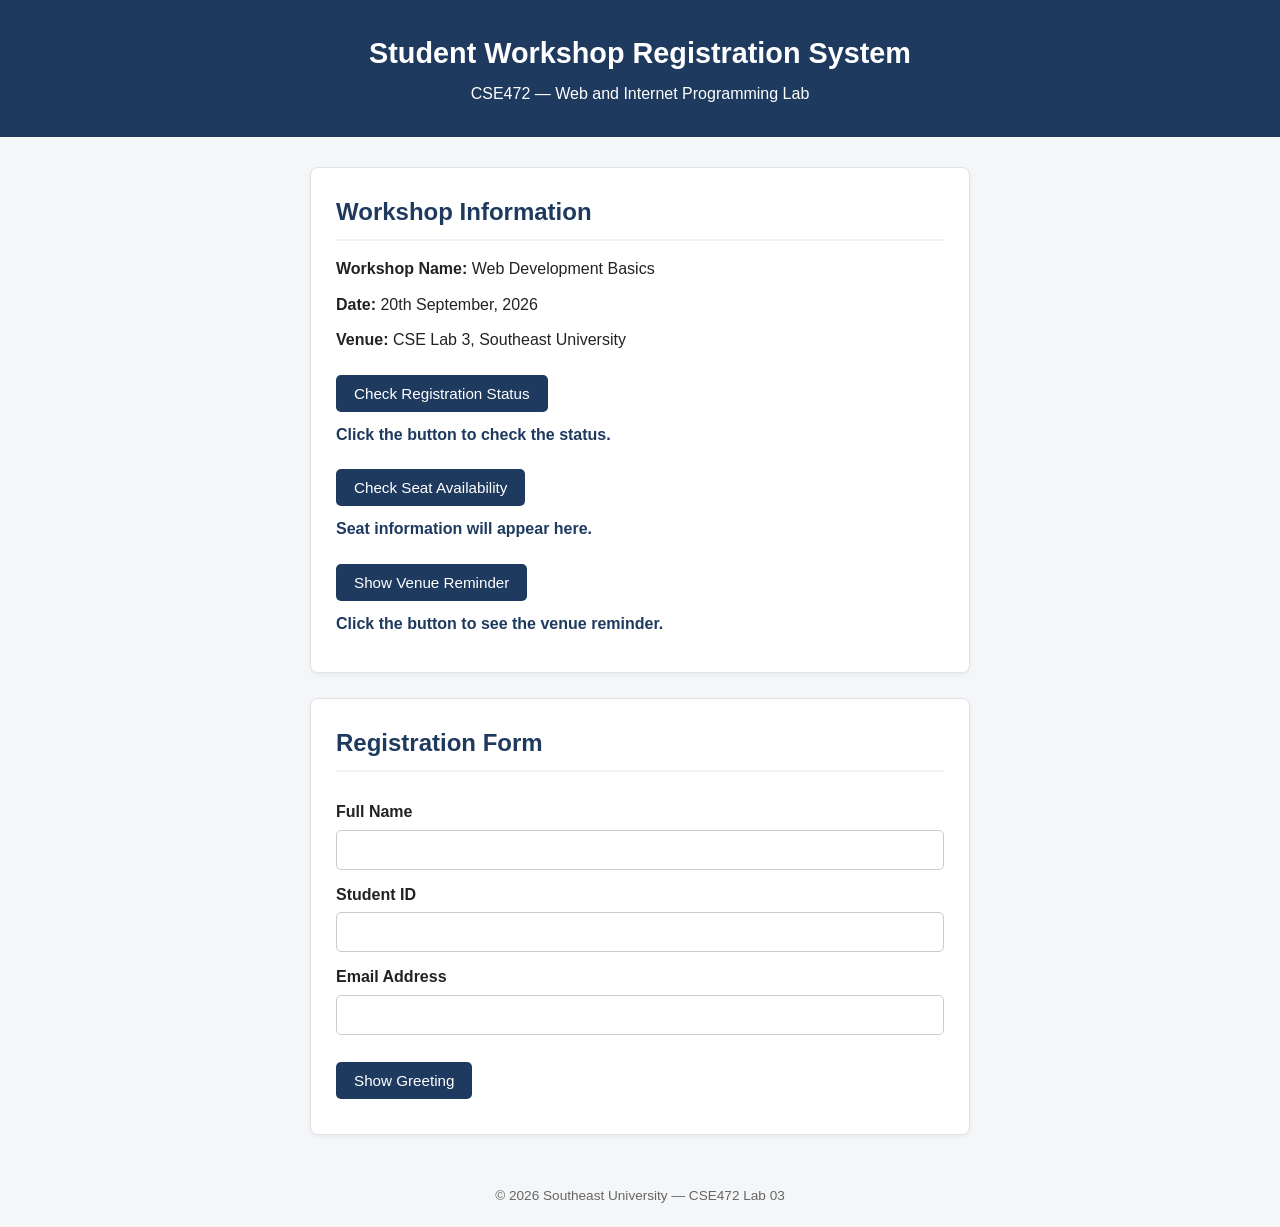
==== lab-03-javascript/index.html @ ac278b99 "first commit" ====
<!DOCTYPE html>
<html lang="en">
<head>
  <meta charset="UTF-8">
  <meta name="viewport" content="width=device-width, initial-scale=1.0">
  <title>Student Workshop Registration System</title>
  <link rel="stylesheet" href="css/style.css">
</head>
<body>

  <header>
    <h1>Student Workshop Registration System</h1>
    <p>CSE472 &mdash; Web and Internet Programming Lab</p>
  </header>

  <main>

    <!-- Workshop information section -->
    <section class="card">
      <h2>Workshop Information</h2>
      <p><strong>Workshop Name:</strong> Web Development Basics</p>
      <p><strong>Date:</strong> 20th September, 2026</p>
      <p><strong>Venue:</strong> CSE Lab 3, Southeast University</p>

      <!-- Interaction 1: Registration status -->
      <button type="button" onclick="checkRegistration()">
        Check Registration Status
      </button>
      <p id="registrationStatus">Click the button to check the status.</p>

      <!-- Interaction 2: Seat availability -->
      <button type="button" onclick="checkSeats()">
        Check Seat Availability
      </button>
      <p id="seatMessage">Seat information will appear here.</p>

      <!-- Independent interaction: Venue reminder -->
      <button type="button" onclick="showVenueReminder()">
        Show Venue Reminder
      </button>
      <p id="venueMessage">Click the button to see the venue reminder.</p>
    </section>

    <!-- Registration form section -->
    <section class="card">
      <h2>Registration Form</h2>
      <form>
        <label for="studentName">Full Name</label>
        <input type="text" id="studentName" name="studentName" required>

        <label for="studentId">Student ID</label>
        <input type="text" id="studentId" name="studentId" required>

        <label for="studentEmail">Email Address</label>
        <input type="email" id="studentEmail" name="studentEmail" required>
      </form>

      <!-- Interaction 3: Personal greeting -->
      <button type="button" onclick="showGreeting()">
        Show Greeting
      </button>
      <p id="greetingMessage"></p>
    </section>

  </main>

  <footer>
    <p>&copy; 2026 Southeast University &mdash; CSE472 Lab 03</p>
  </footer>

  <script src="js/script.js"></script>
</body>
</html>
---- lab-03-javascript/css/style.css ----
* {
  margin: 0;
  padding: 0;
  box-sizing: border-box;
}

body {
  font-family: "Segoe UI", Arial, sans-serif;
  background-color: #f4f6f8;
  color: #222;
  line-height: 1.6;
}

header {
  background-color: #1e3a5f;
  color: #ffffff;
  text-align: center;
  padding: 30px 20px;
}

header h1 {
  font-size: 1.8rem;
  margin-bottom: 5px;
}

main {
  max-width: 700px;
  margin: 30px auto;
  padding: 0 20px;
}

.card {
  background-color: #ffffff;
  border: 1px solid #dfe3e8;
  border-radius: 8px;
  padding: 25px;
  margin-bottom: 25px;
  box-shadow: 0 2px 5px rgba(0, 0, 0, 0.05);
}

.card h2 {
  color: #1e3a5f;
  margin-bottom: 15px;
  border-bottom: 2px solid #f0f2f5;
  padding-bottom: 8px;
}

.card p {
  margin-bottom: 10px;
}

form {
  display: flex;
  flex-direction: column;
  margin-bottom: 15px;
}

label {
  font-weight: bold;
  margin-top: 12px;
  margin-bottom: 5px;
}

input[type="text"],
input[type="email"] {
  padding: 10px;
  border: 1px solid #ccc;
  border-radius: 5px;
  font-size: 1rem;
}

button {
  background-color: #1e3a5f;
  color: #ffffff;
  border: none;
  padding: 10px 18px;
  border-radius: 5px;
  font-size: 0.95rem;
  cursor: pointer;
  margin-top: 12px;
  margin-right: 10px;
  transition: background-color 0.2s ease-in-out;
}

button:hover {
  background-color: #2c5488;
}

#registrationStatus,
#seatMessage,
#venueMessage,
#greetingMessage {
  margin-top: 10px;
  font-weight: bold;
  color: #1e3a5f;
}

footer {
  text-align: center;
  padding: 20px;
  color: #666;
  font-size: 0.85rem;
}
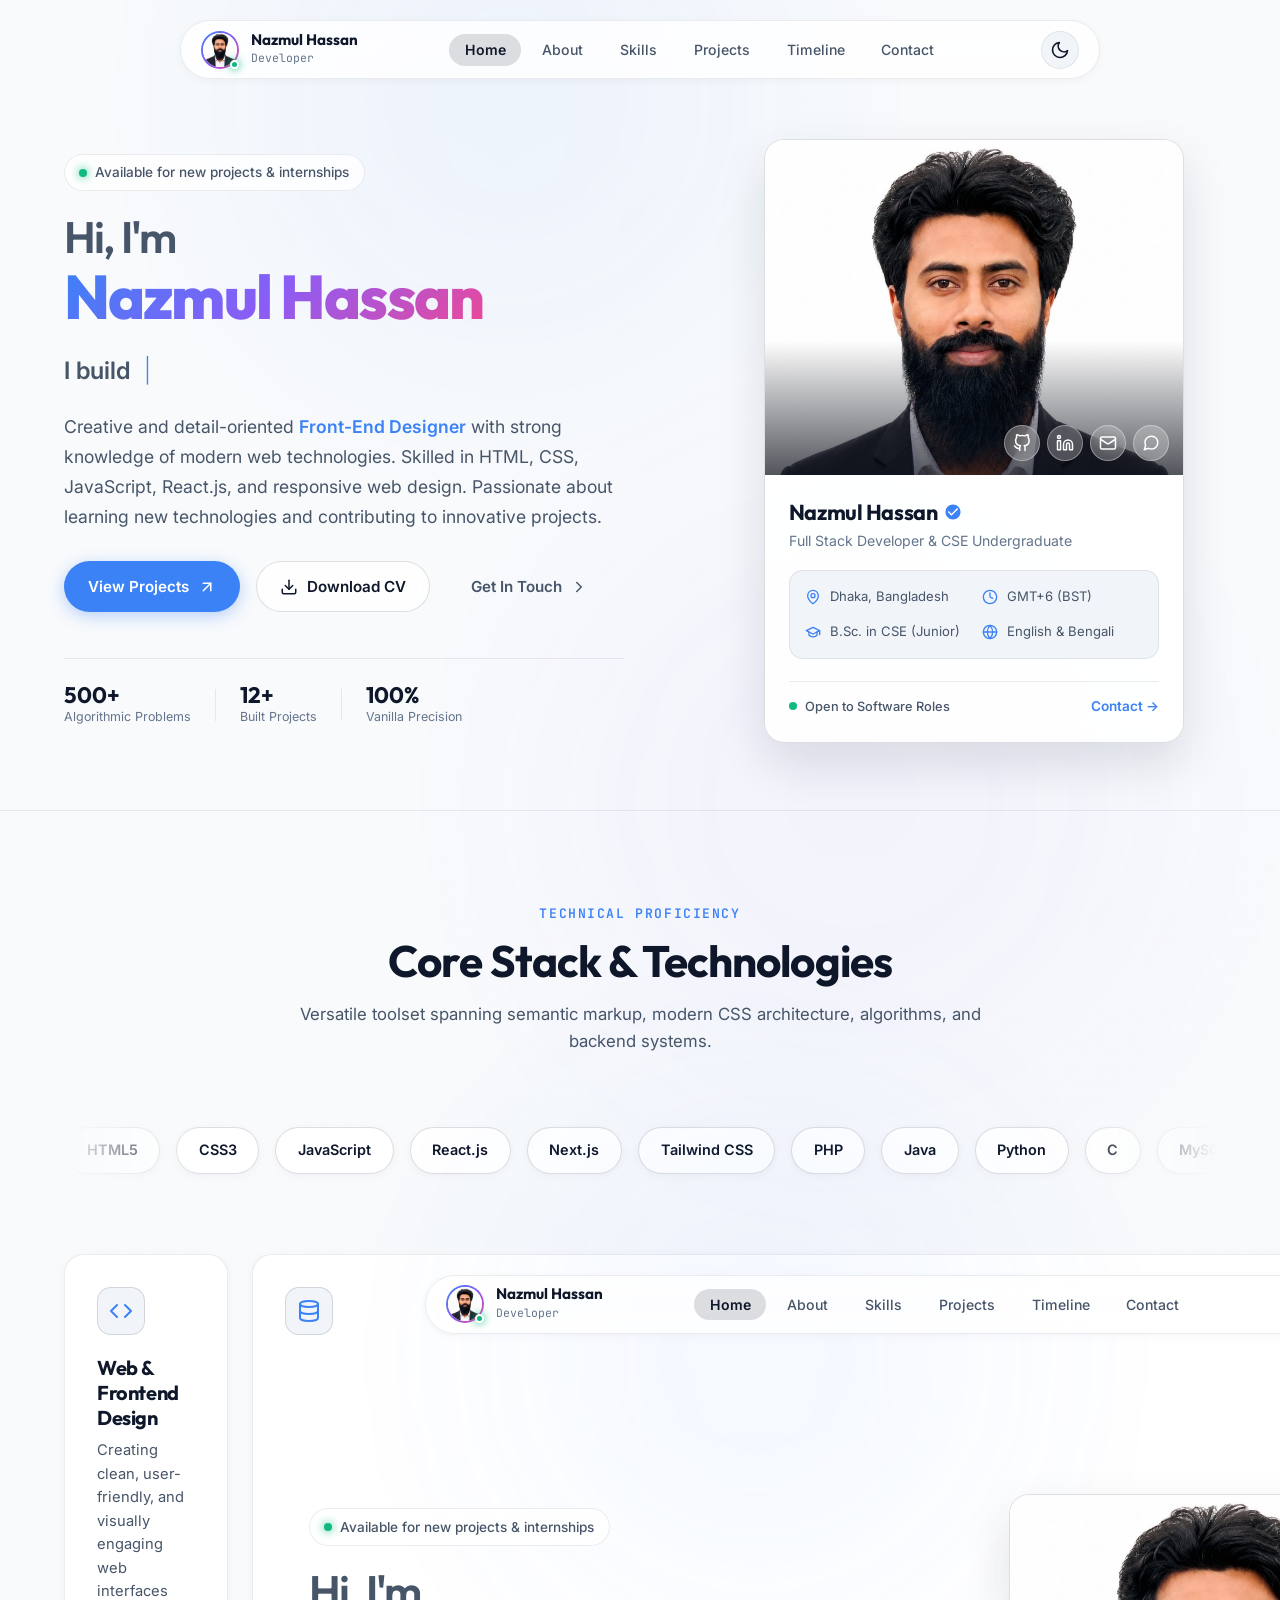
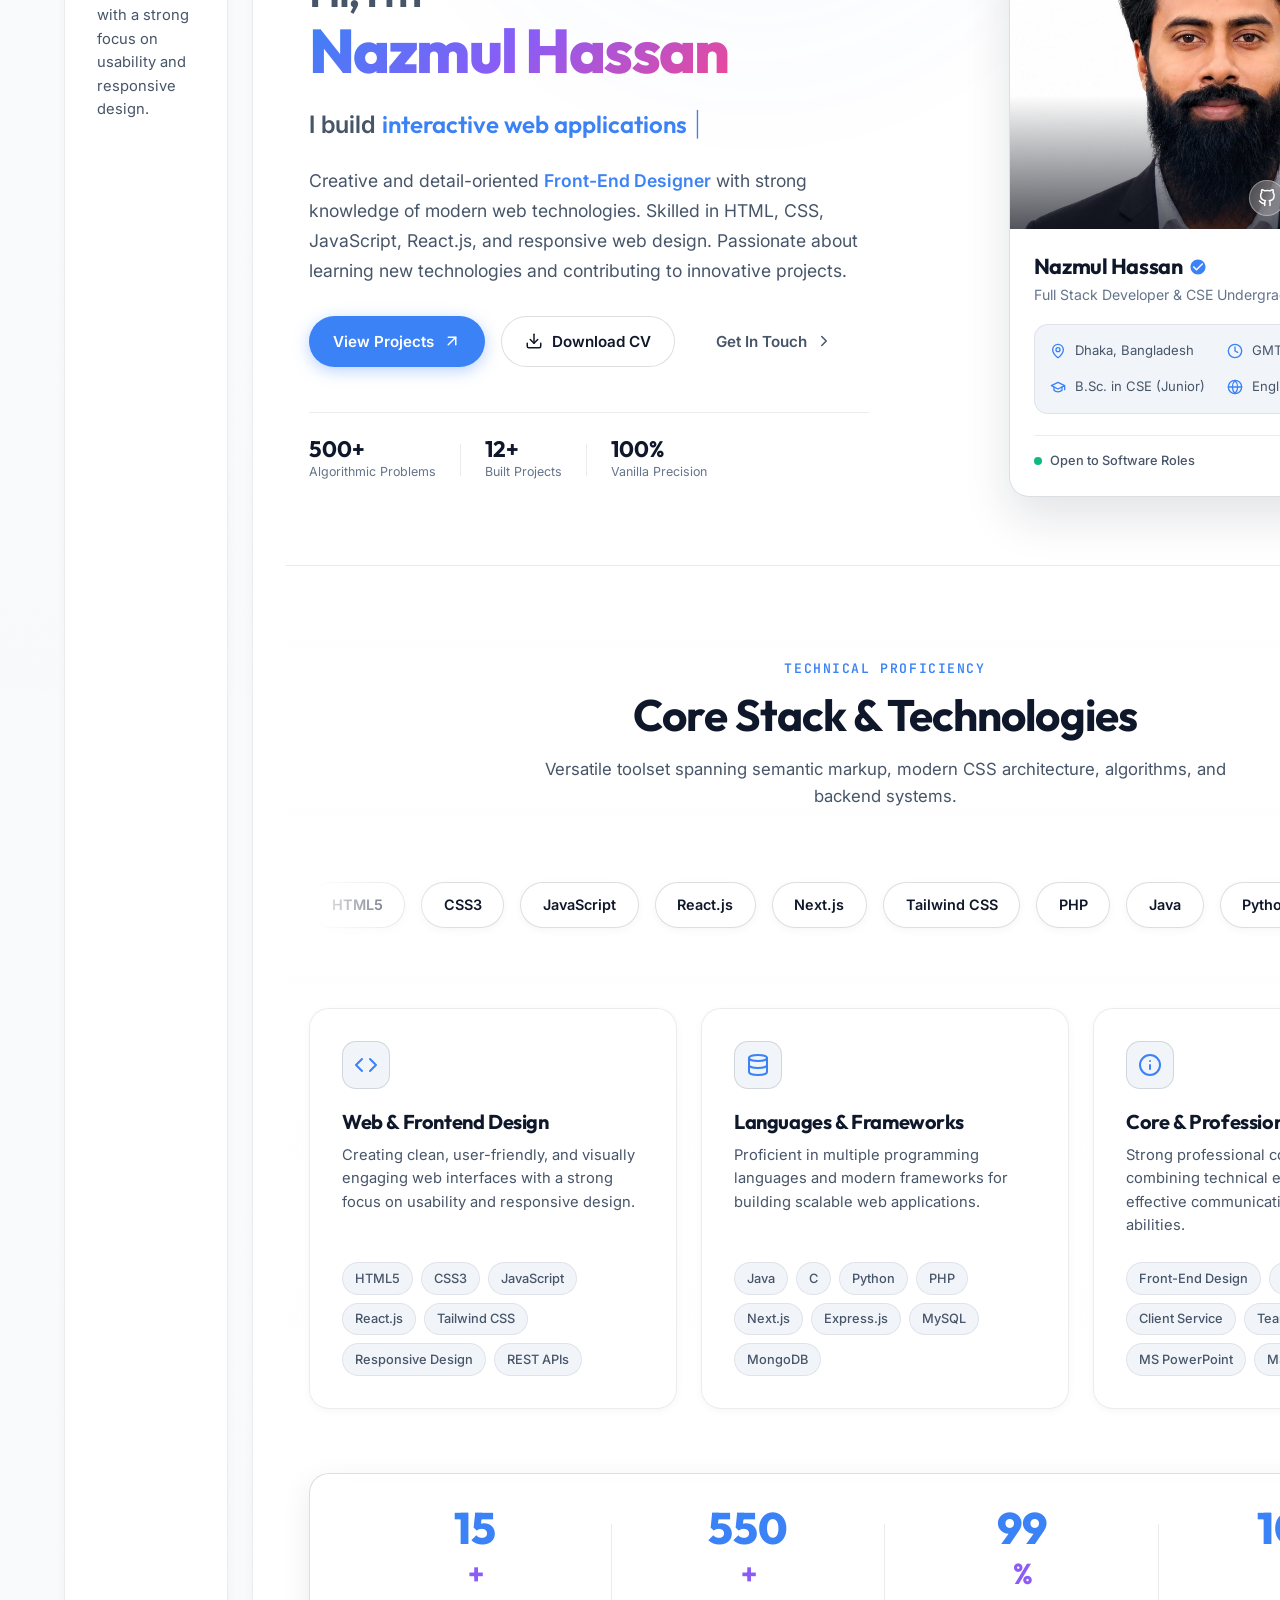
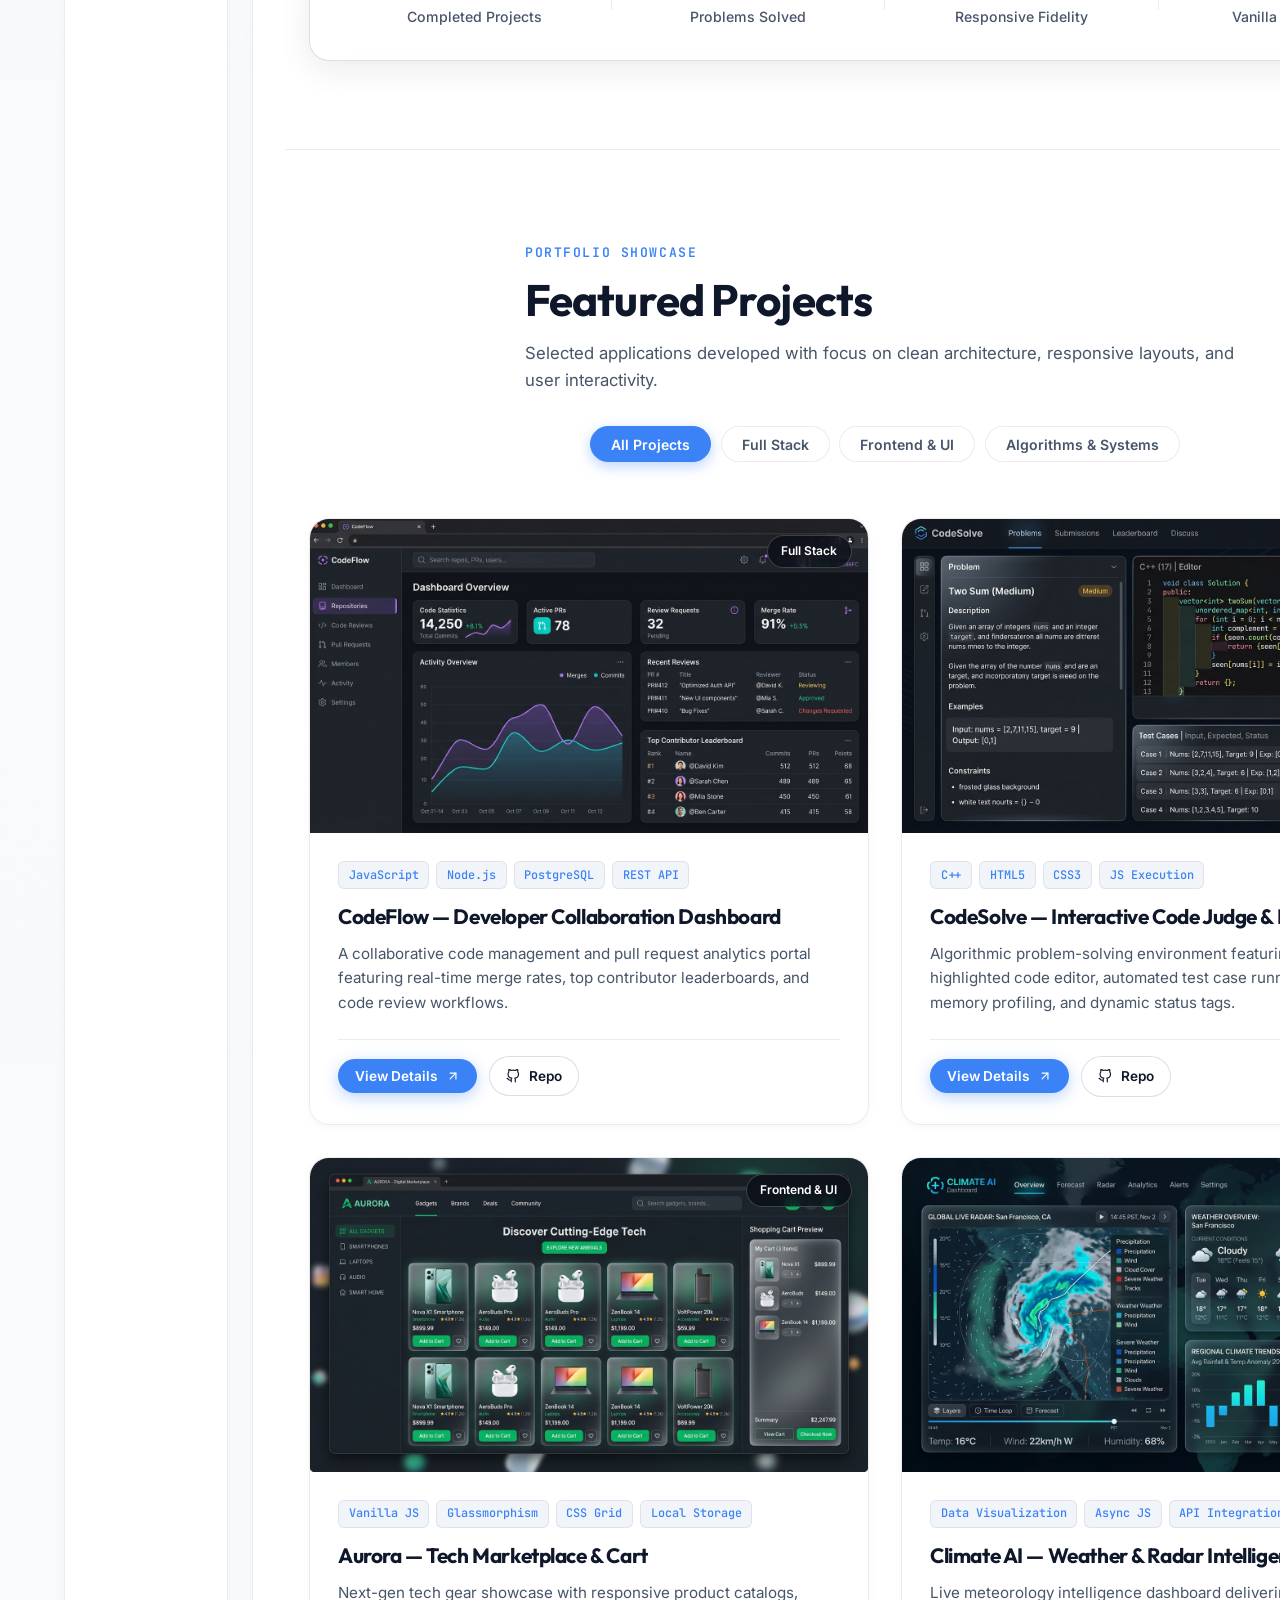
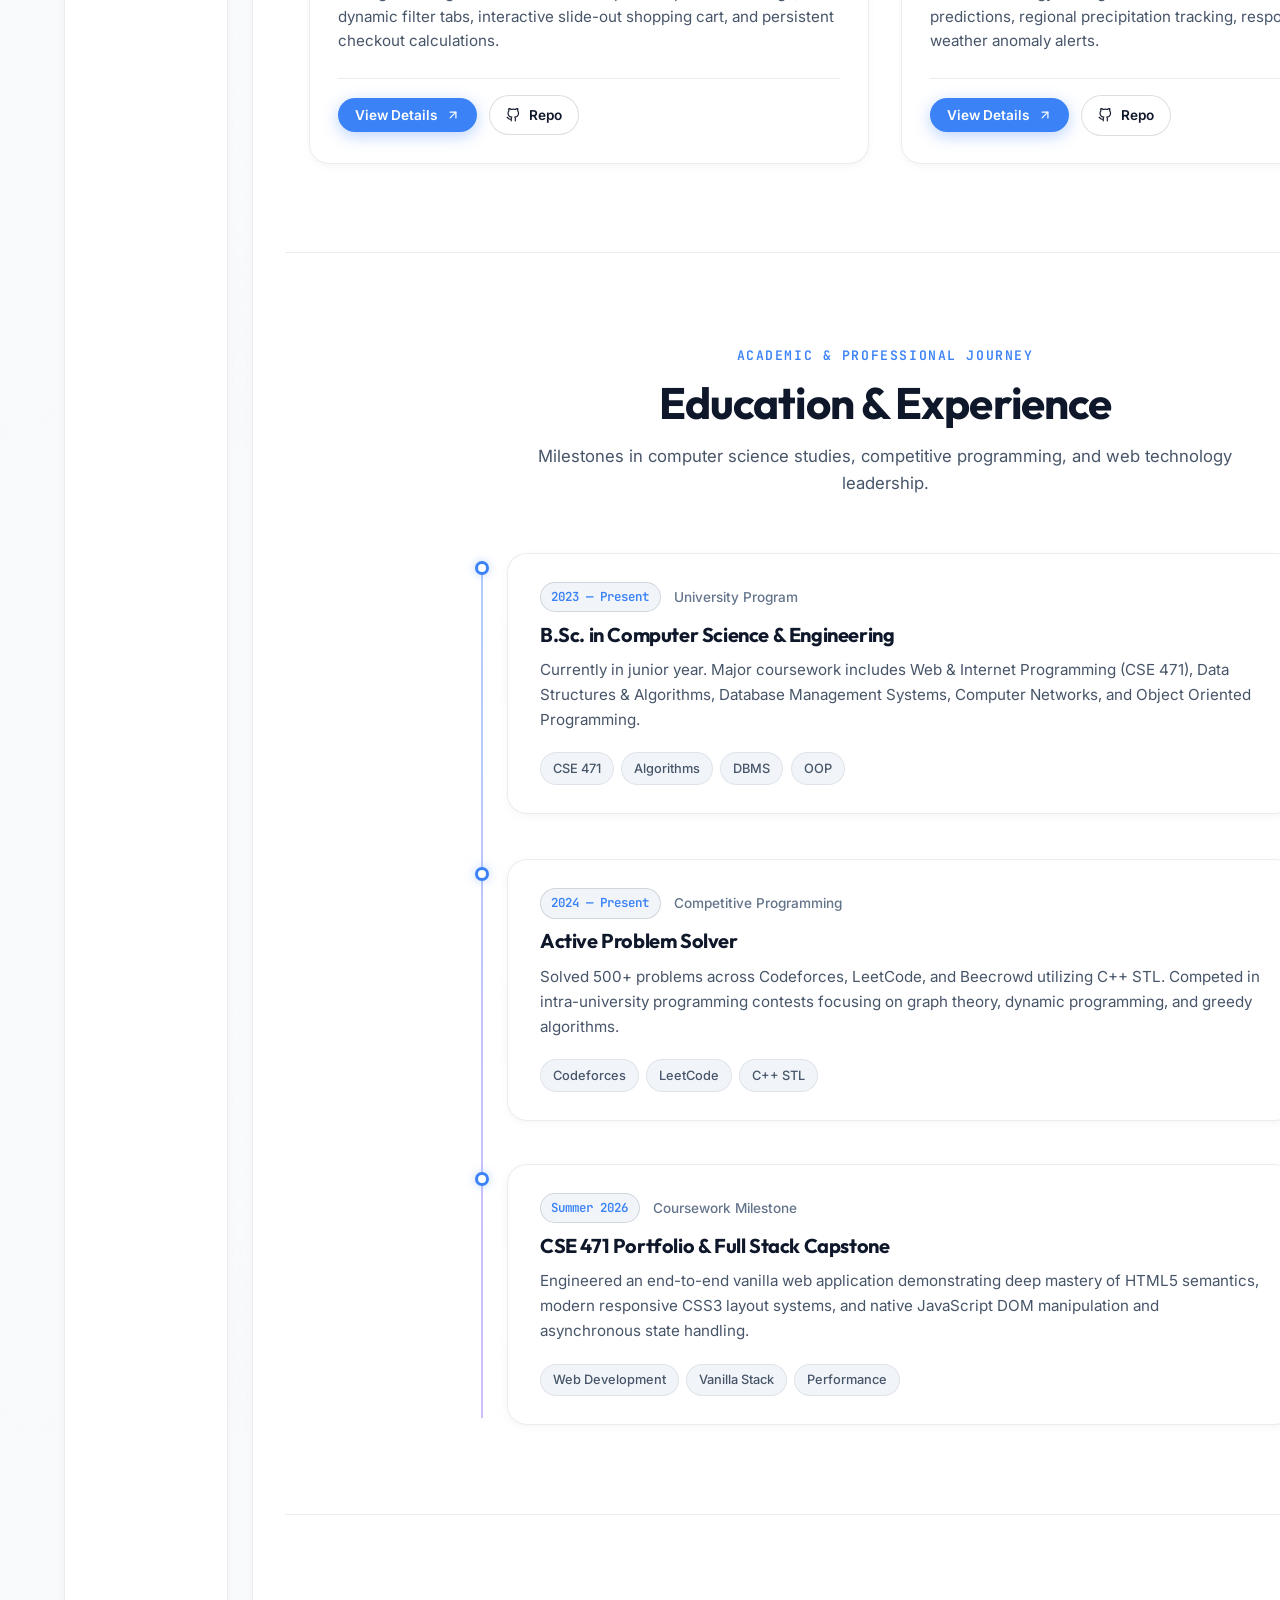
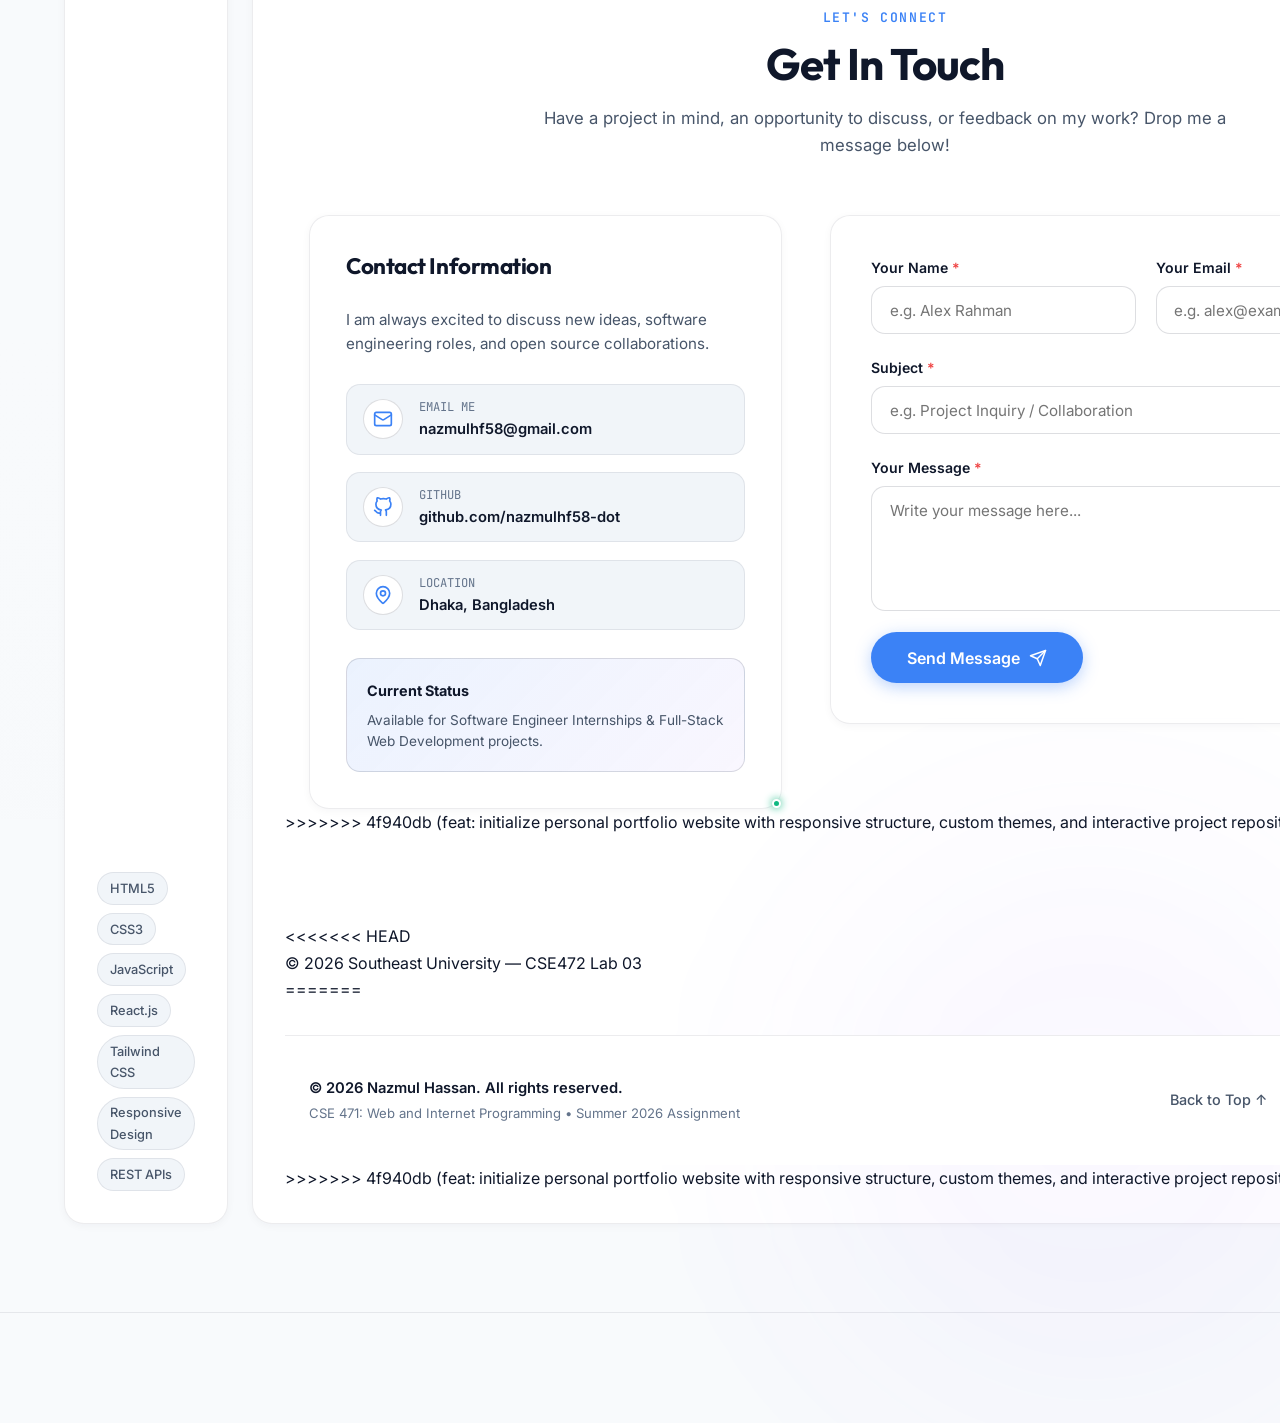
==== commit 6dae33de: "feat: initialize personal portfolio website with responsive structure, custom themes, and interactiv" ====
--- a/lab-03-javascript/index.html
+++ b/lab-03-javascript/index.html
@@ -1,73 +1,1126 @@
 <!DOCTYPE html>
-<html lang="en">
+<html lang="en" data-theme="dark">
 <head>
   <meta charset="UTF-8">
   <meta name="viewport" content="width=device-width, initial-scale=1.0">
-  <title>Student Workshop Registration System</title>
+  <meta http-equiv="X-UA-Compatible" content="ie=edge">
+  <title>Nazmul Hassan | Full Stack Developer &amp; Software Engineer</title>
+  
+  <!-- SEO Meta Tags -->
+  <meta name="description" content="Personal Portfolio of Nazmul Hassan - Full Stack Developer, Software Engineer &amp; Computer Science Student. Specializing in modern web applications, algorithms, and clean UI/UX.">
+  <meta name="keywords" content="Nazmul Hassan, Portfolio, Full Stack Developer, Software Engineer, Web Development, CSE 471, JavaScript, HTML5, CSS3, Projects">
+  <meta name="author" content="Nazmul Hassan">
+  <link rel="canonical" href="https://nazmulhf58-dot.github.io/Portfolio/">
+
+  <!-- Open Graph / Social Sharing -->
+  <meta property="og:type" content="website">
+  <meta property="og:url" content="https://nazmulhf58-dot.github.io/Portfolio/">
+  <meta property="og:title" content="Nazmul Hassan | Portfolio">
+  <meta property="og:description" content="Explore projects, technical skills, and experience of Nazmul Hassan.">
+  <meta property="og:image" content="assets/images/profile.jpg">
+
+  <!-- Favicon -->
+  <link rel="icon" type="image/svg+xml" href="assets/icons/favicon.svg">
+
+  <!-- Google Fonts: Inter & Outfit -->
+  <link rel="preconnect" href="https://fonts.googleapis.com">
+  <link rel="preconnect" href="https://fonts.gstatic.com" crossorigin>
+  <link href="https://fonts.googleapis.com/css2?family=Inter:wght@300;400;500;600;700&family=Outfit:wght@500;600;700;800&family=JetBrains+Mono:wght@400;500;600&display=swap" rel="stylesheet">
+
+  <!-- Core Stylesheet (100% Vanilla CSS) -->
   <link rel="stylesheet" href="css/style.css">
+
+  <!-- Inline Theme Script to prevent flash of unstyled theme -->
+  <script>
+    (function() {
+      try {
+        const savedTheme = localStorage.getItem('nh_portfolio_theme');
+        const systemPrefersDark = window.matchMedia('(prefers-color-scheme: dark)').matches;
+        const theme = savedTheme ? savedTheme : (systemPrefersDark ? 'dark' : 'light');
+        document.documentElement.setAttribute('data-theme', theme);
+      } catch (e) {}
+    })();
+  </script>
 </head>
 <body>
 
-  <header>
-    <h1>Student Workshop Registration System</h1>
-    <p>CSE472 &mdash; Web and Internet Programming Lab</p>
+  <!-- Ambient Glow Background Canvas Elements -->
+  <div class="ambient-glow ambient-glow-top" aria-hidden="true"></div>
+  <div class="ambient-glow ambient-glow-bottom" aria-hidden="true"></div>
+
+  <!-- Floating Pill Header Navigation -->
+  <header class="site-header" id="siteHeader">
+    <div class="nav-container">
+      <a href="#hero" class="brand-link" aria-label="Nazmul Hassan Portfolio Home">
+        <div class="brand-avatar-wrapper">
+          <img src="assets/images/profile.jpg" alt="Nazmul Hassan avatar" class="brand-avatar" width="36" height="36">
+          <span class="status-indicator-dot" title="Available for opportunities"></span>
+        </div>
+        <div class="brand-text">
+          <span class="brand-name">Nazmul Hassan</span>
+          <span class="brand-role">Developer</span>
+        </div>
+      </a>
+
+      <!-- Desktop Navigation Menu -->
+      <nav class="desktop-nav" aria-label="Main Navigation">
+        <ul class="nav-list">
+          <li><a href="#hero" class="nav-link active">Home</a></li>
+          <li><a href="#about" class="nav-link">About</a></li>
+          <li><a href="#skills" class="nav-link">Skills</a></li>
+          <li><a href="#projects" class="nav-link">Projects</a></li>
+          <li><a href="#timeline" class="nav-link">Timeline</a></li>
+          <li><a href="#contact" class="nav-link">Contact</a></li>
+        </ul>
+      </nav>
+
+      <!-- Header Controls: Theme Switcher & Mobile Menu Toggle -->
+      <div class="header-actions">
+        <!-- Theme Toggle Button -->
+        <button type="button" class="theme-toggle-btn" id="themeToggleBtn" aria-label="Toggle dark and light mode" title="Toggle theme">
+          <svg class="sun-icon" xmlns="http://www.w3.org/2000/svg" width="20" height="20" viewBox="0 0 24 24" fill="none" stroke="currentColor" stroke-width="2" stroke-linecap="round" stroke-linejoin="round" aria-hidden="true">
+            <circle cx="12" cy="12" r="5"></circle>
+            <line x1="12" y1="1" x2="12" y2="3"></line>
+            <line x1="12" y1="21" x2="12" y2="23"></line>
+            <line x1="4.22" y1="4.22" x2="5.64" y2="5.64"></line>
+            <line x1="18.36" y1="18.36" x2="19.78" y2="19.78"></line>
+            <line x1="1" y1="12" x2="3" y2="12"></line>
+            <line x1="21" y1="12" x2="23" y2="12"></line>
+            <line x1="4.22" y1="19.78" x2="5.64" y2="18.36"></line>
+            <line x1="18.36" y1="5.64" x2="19.78" y2="4.22"></line>
+          </svg>
+          <svg class="moon-icon" xmlns="http://www.w3.org/2000/svg" width="20" height="20" viewBox="0 0 24 24" fill="none" stroke="currentColor" stroke-width="2" stroke-linecap="round" stroke-linejoin="round" aria-hidden="true">
+            <path d="M21 12.79A9 9 0 1 1 11.21 3 7 7 0 0 0 21 12.79z"></path>
+          </svg>
+        </button>
+
+        <!-- Mobile Hamburger Toggle -->
+        <button type="button" class="mobile-menu-btn" id="mobileMenuBtn" aria-label="Open mobile navigation menu" aria-expanded="false" aria-controls="mobileNavDrawer">
+          <span class="hamburger-bar"></span>
+          <span class="hamburger-bar"></span>
+          <span class="hamburger-bar"></span>
+        </button>
+      </div>
+    </div>
+
+    <!-- Mobile Navigation Drawer -->
+    <div class="mobile-nav-drawer" id="mobileNavDrawer" aria-hidden="true">
+      <ul class="mobile-nav-list">
+        <li><a href="#hero" class="mobile-nav-link">Home</a></li>
+        <li><a href="#about" class="mobile-nav-link">About</a></li>
+        <li><a href="#skills" class="mobile-nav-link">Skills</a></li>
+        <li><a href="#projects" class="mobile-nav-link">Projects</a></li>
+        <li><a href="#timeline" class="mobile-nav-link">Timeline</a></li>
+        <li><a href="#contact" class="mobile-nav-link">Contact</a></li>
+      </ul>
+      <div class="mobile-drawer-footer">
+        <a href="assets/docs/CV.pdf" download="CV_Nazmul_Hassan.pdf" class="btn btn-outline btn-full">
+          <svg xmlns="http://www.w3.org/2000/svg" width="16" height="16" viewBox="0 0 24 24" fill="none" stroke="currentColor" stroke-width="2" stroke-linecap="round" stroke-linejoin="round"><path d="M21 15v4a2 2 0 0 1-2 2H5a2 2 0 0 1-2-2v-4"></path><polyline points="7 10 12 15 17 10"></polyline><line x1="12" y1="15" x2="12" y2="3"></line></svg>
+          Download CV
+        </a>
+      </div>
+    </div>
   </header>
 
-  <main>
-
-    <!-- Workshop information section -->
-    <section class="card">
-      <h2>Workshop Information</h2>
-      <p><strong>Workshop Name:</strong> Web Development Basics</p>
-      <p><strong>Date:</strong> 20th September, 2026</p>
-      <p><strong>Venue:</strong> CSE Lab 3, Southeast University</p>
-
-      <!-- Interaction 1: Registration status -->
-      <button type="button" onclick="checkRegistration()">
-        Check Registration Status
-      </button>
-      <p id="registrationStatus">Click the button to check the status.</p>
-
-      <!-- Interaction 2: Seat availability -->
-      <button type="button" onclick="checkSeats()">
-        Check Seat Availability
-      </button>
-      <p id="seatMessage">Seat information will appear here.</p>
-
-      <!-- Independent interaction: Venue reminder -->
-      <button type="button" onclick="showVenueReminder()">
-        Show Venue Reminder
-      </button>
-      <p id="venueMessage">Click the button to see the venue reminder.</p>
+  <main id="mainContent">
+
+    <!-- HERO SECTION -->
+    <section class="section hero-section" id="hero">
+      <div class="container hero-container">
+        <div class="hero-content">
+          <!-- Greeting Badge -->
+          <div class="badge hero-badge">
+            <span class="badge-dot"></span>
+            <span>Available for new projects &amp; internships</span>
+          </div>
+
+          <!-- Main Title with Dynamic Typewriter Effect -->
+          <h1 class="hero-title">
+            <span class="hero-greeting">Hi, I'm</span>
+            <span class="text-gradient">Nazmul Hassan</span>
+          </h1>
+
+          <div class="typewriter-container" aria-live="polite">
+            <span class="typewriter-static">I build</span>
+            <span class="typewriter-text" id="typewriterText">interactive web applications</span>
+            <span class="typewriter-cursor" aria-hidden="true">|</span>
+          </div>
+
+          <!-- Hero Bio Paragraph -->
+          <p class="hero-description">
+            Creative and detail-oriented <span class="text-highlight">Front-End Designer</span> with strong knowledge of modern web technologies. Skilled in HTML, CSS, JavaScript, React.js, and responsive web design. Passionate about learning new technologies and contributing to innovative projects.
+          </p>
+
+          <!-- Action CTA Buttons -->
+          <div class="hero-actions">
+            <a href="#projects" class="btn btn-primary">
+              <span>View Projects</span>
+              <svg xmlns="http://www.w3.org/2000/svg" width="18" height="18" viewBox="0 0 24 24" fill="none" stroke="currentColor" stroke-width="2" stroke-linecap="round" stroke-linejoin="round" aria-hidden="true">
+                <line x1="7" y1="17" x2="17" y2="7"></line>
+                <polyline points="7 7 17 7 17 17"></polyline>
+              </svg>
+            </a>
+            <a href="assets/docs/CV.pdf" download="CV_Nazmul_Hassan.pdf" class="btn btn-outline">
+              <svg xmlns="http://www.w3.org/2000/svg" width="18" height="18" viewBox="0 0 24 24" fill="none" stroke="currentColor" stroke-width="2" stroke-linecap="round" stroke-linejoin="round" aria-hidden="true">
+                <path d="M21 15v4a2 2 0 0 1-2 2H5a2 2 0 0 1-2-2v-4"></path>
+                <polyline points="7 10 12 15 17 10"></polyline>
+                <line x1="12" y1="15" x2="12" y2="3"></line>
+              </svg>
+              <span>Download CV</span>
+            </a>
+            <a href="#contact" class="btn btn-ghost">
+              <span>Get In Touch</span>
+              <svg xmlns="http://www.w3.org/2000/svg" width="18" height="18" viewBox="0 0 24 24" fill="none" stroke="currentColor" stroke-width="2" stroke-linecap="round" stroke-linejoin="round"><path d="m9 18 6-6-6-6"/></svg>
+            </a>
+          </div>
+
+          <!-- Quick Metrics Bar -->
+          <div class="hero-stats-inline">
+            <div class="stat-inline-item">
+              <span class="stat-number">500+</span>
+              <span class="stat-label">Algorithmic Problems</span>
+            </div>
+            <div class="stat-divider"></div>
+            <div class="stat-inline-item">
+              <span class="stat-number">12+</span>
+              <span class="stat-label">Built Projects</span>
+            </div>
+            <div class="stat-divider"></div>
+            <div class="stat-inline-item">
+              <span class="stat-number">100%</span>
+              <span class="stat-label">Vanilla Precision</span>
+            </div>
+          </div>
+        </div>
+
+        <!-- Identity Profile Card (Inspired by rsriad.dev aesthetic) -->
+        <div class="hero-card-column" id="about">
+          <div class="profile-card">
+            <div class="profile-card-media">
+              <img src="assets/images/profile.jpg" alt="Portrait photo of Nazmul Hassan" class="profile-card-img" width="400" height="320">
+              <div class="profile-card-overlay"></div>
+              <div class="profile-card-socials">
+                <a href="https://github.com/nazmulhf58-dot" target="_blank" rel="noopener noreferrer" class="social-icon-btn" aria-label="GitHub Profile" title="GitHub">
+                  <svg xmlns="http://www.w3.org/2000/svg" width="18" height="18" viewBox="0 0 24 24" fill="none" stroke="currentColor" stroke-width="2" stroke-linecap="round" stroke-linejoin="round"><path d="M9 19c-5 1.5-5-2.5-7-3m14 6v-3.87a3.37 3.37 0 0 0-.94-2.61c3.14-.35 6.44-1.54 6.44-7A5.44 5.44 0 0 0 20 4.77 5.07 5.07 0 0 0 19.91 1S18.73.65 16 2.48a13.38 13.38 0 0 0-7 0C6.27.65 5.09 1 5.09 1A5.07 5.07 0 0 0 5 4.77a5.44 5.44 0 0 0-1.5 3.78c0 5.42 3.3 6.61 6.44 7A3.37 3.37 0 0 0 9 18.13V22"></path></svg>
+                </a>
+                <a href="https://linkedin.com/in/nazmulhassan" target="_blank" rel="noopener noreferrer" class="social-icon-btn" aria-label="LinkedIn Profile" title="LinkedIn">
+                  <svg xmlns="http://www.w3.org/2000/svg" width="18" height="18" viewBox="0 0 24 24" fill="none" stroke="currentColor" stroke-width="2" stroke-linecap="round" stroke-linejoin="round"><path d="M16 8a6 6 0 0 1 6 6v7h-4v-7a2 2 0 0 0-2-2 2 2 0 0 0-2 2v7h-4v-7a6 6 0 0 1 6-6z"></path><rect x="2" y="9" width="4" height="12"></rect><circle cx="4" cy="4" r="2"></circle></svg>
+                </a>
+                <a href="mailto:nazmulhf58@gmail.com" class="social-icon-btn" aria-label="Send email" title="Email">
+                  <svg xmlns="http://www.w3.org/2000/svg" width="18" height="18" viewBox="0 0 24 24" fill="none" stroke="currentColor" stroke-width="2" stroke-linecap="round" stroke-linejoin="round"><rect x="2" y="4" width="20" height="16" rx="2"></rect><path d="m22 7-8.97 5.7a1.94 1.94 0 0 1-2.06 0L2 7"></path></svg>
+                </a>
+                <a href="https://wa.me/8801700000000" target="_blank" rel="noopener noreferrer" class="social-icon-btn" aria-label="WhatsApp" title="WhatsApp">
+                  <svg xmlns="http://www.w3.org/2000/svg" width="18" height="18" viewBox="0 0 24 24" fill="none" stroke="currentColor" stroke-width="2" stroke-linecap="round" stroke-linejoin="round"><path d="M21 11.5a8.38 8.38 0 0 1-.9 3.8 8.5 8.5 0 0 1-7.6 4.7 8.38 8.38 0 0 1-3.8-.9L3 21l1.9-5.7a8.38 8.38 0 0 1-.9-3.8 8.5 8.5 0 0 1 4.7-7.6 8.38 8.38 0 0 1 3.8-.9h.5a8.48 8.48 0 0 1 8 8v.5z"></path></svg>
+                </a>
+              </div>
+            </div>
+
+            <div class="profile-card-details">
+              <div class="profile-card-header">
+                <h2 class="profile-card-name">
+                  Nazmul Hassan
+                  <span class="verified-badge" title="Verified Engineering Student">
+                    <svg width="18" height="18" viewBox="0 0 24 24" fill="currentColor"><path d="M12 2C6.48 2 2 6.48 2 12s4.48 10 10 10 10-4.48 10-10S17.52 2 12 2zm-2 15l-5-5 1.41-1.41L10 14.17l7.59-7.59L19 8l-9 9z"/></svg>
+                  </span>
+                </h2>
+                <p class="profile-card-tagline">Full Stack Developer &amp; CSE Undergraduate</p>
+              </div>
+
+              <!-- Key Information Grid -->
+              <div class="profile-meta-grid">
+                <div class="meta-item">
+                  <svg xmlns="http://www.w3.org/2000/svg" width="16" height="16" viewBox="0 0 24 24" fill="none" stroke="currentColor" stroke-width="2" stroke-linecap="round" stroke-linejoin="round"><path d="M20 10c0 4.993-5.539 10.193-7.399 11.799a1 1 0 0 1-1.202 0C9.539 20.193 4 14.993 4 10a8 8 0 0 1 16 0"></path><circle cx="12" cy="10" r="3"></circle></svg>
+                  <span>Dhaka, Bangladesh</span>
+                </div>
+                <div class="meta-item">
+                  <svg xmlns="http://www.w3.org/2000/svg" width="16" height="16" viewBox="0 0 24 24" fill="none" stroke="currentColor" stroke-width="2" stroke-linecap="round" stroke-linejoin="round"><circle cx="12" cy="12" r="10"></circle><polyline points="12 6 12 12 16 14"></polyline></svg>
+                  <span>GMT+6 (BST)</span>
+                </div>
+                <div class="meta-item">
+                  <svg xmlns="http://www.w3.org/2000/svg" width="16" height="16" viewBox="0 0 24 24" fill="none" stroke="currentColor" stroke-width="2" stroke-linecap="round" stroke-linejoin="round"><path d="M22 10v6M2 10l10-5 10 5-10 5z"></path><path d="M6 12v5c3 3 9 3 12 0v-5"></path></svg>
+                  <span>B.Sc. in CSE (Junior)</span>
+                </div>
+                <div class="meta-item">
+                  <svg xmlns="http://www.w3.org/2000/svg" width="16" height="16" viewBox="0 0 24 24" fill="none" stroke="currentColor" stroke-width="2" stroke-linecap="round" stroke-linejoin="round"><circle cx="12" cy="12" r="10"></circle><line x1="2" y1="12" x2="22" y2="12"></line><path d="M12 2a15.3 15.3 0 0 1 4 10 15.3 15.3 0 0 1-4 10 15.3 15.3 0 0 1-4-10 15.3 15.3 0 0 1 4-10z"></path></svg>
+                  <span>English &amp; Bengali</span>
+                </div>
+              </div>
+
+              <!-- Focus Highlight -->
+              <div class="profile-card-footer">
+                <div class="status-pill">
+                  <span class="pulse-dot"></span>
+                  <span>Open to Software Roles</span>
+                </div>
+                <a href="#contact" class="card-contact-link">Contact &rarr;</a>
+              </div>
+            </div>
+          </div>
+        </div>
+      </div>
     </section>
 
-    <!-- Registration form section -->
-    <section class="card">
-      <h2>Registration Form</h2>
-      <form>
-        <label for="studentName">Full Name</label>
-        <input type="text" id="studentName" name="studentName" required>
-
-        <label for="studentId">Student ID</label>
-        <input type="text" id="studentId" name="studentId" required>
-
-        <label for="studentEmail">Email Address</label>
-        <input type="email" id="studentEmail" name="studentEmail" required>
-      </form>
-
-      <!-- Interaction 3: Personal greeting -->
-      <button type="button" onclick="showGreeting()">
-        Show Greeting
-      </button>
-      <p id="greetingMessage"></p>
+    <!-- TECH STACK & MARQUEE SECTION -->
+    <section class="section skills-section" id="skills">
+      <div class="container">
+        <div class="section-header text-center">
+          <span class="section-subtitle">Technical Proficiency</span>
+          <h2 class="section-title">Core Stack &amp; Technologies</h2>
+          <p class="section-description">
+            Versatile toolset spanning semantic markup, modern CSS architecture, algorithms, and backend systems.
+          </p>
+        </div>
+
+        <!-- Infinite Scrolling Tech Marquee -->
+        <div class="marquee-wrapper" aria-hidden="true">
+          <div class="marquee-track">
+            <!-- First Set -->
+            <div class="tech-badge"><span>HTML5</span></div>
+            <div class="tech-badge"><span>CSS3</span></div>
+            <div class="tech-badge"><span>JavaScript</span></div>
+            <div class="tech-badge"><span>React.js</span></div>
+            <div class="tech-badge"><span>Next.js</span></div>
+            <div class="tech-badge"><span>Tailwind CSS</span></div>
+            <div class="tech-badge"><span>PHP</span></div>
+            <div class="tech-badge"><span>Java</span></div>
+            <div class="tech-badge"><span>Python</span></div>
+            <div class="tech-badge"><span>C</span></div>
+            <div class="tech-badge"><span>MySQL</span></div>
+            <div class="tech-badge"><span>MongoDB</span></div>
+            <div class="tech-badge"><span>Express.js</span></div>
+            <div class="tech-badge"><span>REST APIs</span></div>
+            <div class="tech-badge"><span>Responsive Design</span></div>
+
+            <!-- Duplicate Set for Seamless Loop -->
+            <div class="tech-badge"><span>HTML5</span></div>
+            <div class="tech-badge"><span>CSS3</span></div>
+            <div class="tech-badge"><span>JavaScript</span></div>
+            <div class="tech-badge"><span>React.js</span></div>
+            <div class="tech-badge"><span>Next.js</span></div>
+            <div class="tech-badge"><span>Tailwind CSS</span></div>
+            <div class="tech-badge"><span>PHP</span></div>
+            <div class="tech-badge"><span>Java</span></div>
+            <div class="tech-badge"><span>Python</span></div>
+            <div class="tech-badge"><span>C</span></div>
+            <div class="tech-badge"><span>MySQL</span></div>
+            <div class="tech-badge"><span>MongoDB</span></div>
+            <div class="tech-badge"><span>Express.js</span></div>
+            <div class="tech-badge"><span>REST APIs</span></div>
+            <div class="tech-badge"><span>Responsive Design</span></div>
+          </div>
+        </div>
+
+        <!-- Categorized Skills Grid -->
+        <div class="skills-grid">
+          <!-- Skill Card 1: Web & Frontend -->
+          <div class="skill-category-card">
+            <div class="category-icon-box">
+              <svg xmlns="http://www.w3.org/2000/svg" width="24" height="24" viewBox="0 0 24 24" fill="none" stroke="currentColor" stroke-width="2" stroke-linecap="round" stroke-linejoin="round"><polyline points="16 18 22 12 16 6"></polyline><polyline points="8 6 2 12 8 18"></polyline></svg>
+            </div>
+            <h3 class="category-title">Web &amp; Frontend Design</h3>
+            <p class="category-description">Creating clean, user-friendly, and visually engaging web interfaces with a strong focus on usability and responsive design.</p>
+            <div class="skill-chips">
+              <span class="chip">HTML5</span>
+              <span class="chip">CSS3</span>
+              <span class="chip">JavaScript</span>
+              <span class="chip">React.js</span>
+              <span class="chip">Tailwind CSS</span>
+              <span class="chip">Responsive Design</span>
+              <span class="chip">REST APIs</span>
+            </div>
+          </div>
+
+          <!-- Skill Card 2: Frameworks & Languages -->
+          <div class="skill-category-card">
+            <div class="category-icon-box">
+              <svg xmlns="http://www.w3.org/2000/svg" width="24" height="24" viewBox="0 0 24 24" fill="none" stroke="currentColor" stroke-width="2" stroke-linecap="round" stroke-linejoin="round"><ellipse cx="12" cy="5" rx="9" ry="3"></ellipse><path d="M21 12c0 1.66-4 3-9 3s-9-1.34-9-3"></path><path d="M3 5v14c0 1.66 4 3 9 3s9-1.34 9-3V5"></path></svg>
+            </div>
+<html lang="en" data-theme="dark">
+<head>
+  <meta charset="UTF-8">
+  <meta name="viewport" content="width=device-width, initial-scale=1.0">
+  <meta http-equiv="X-UA-Compatible" content="ie=edge">
+  <title>Nazmul Hassan | Full Stack Developer &amp; Software Engineer</title>
+  
+  <!-- SEO Meta Tags -->
+  <meta name="description" content="Personal Portfolio of Nazmul Hassan - Full Stack Developer, Software Engineer &amp; Computer Science Student. Specializing in modern web applications, algorithms, and clean UI/UX.">
+  <meta name="keywords" content="Nazmul Hassan, Portfolio, Full Stack Developer, Software Engineer, Web Development, CSE 471, JavaScript, HTML5, CSS3, Projects">
+  <meta name="author" content="Nazmul Hassan">
+  <link rel="canonical" href="https://nazmulhf58-dot.github.io/Portfolio/">
+
+  <!-- Open Graph / Social Sharing -->
+  <meta property="og:type" content="website">
+  <meta property="og:url" content="https://nazmulhf58-dot.github.io/Portfolio/">
+  <meta property="og:title" content="Nazmul Hassan | Portfolio">
+  <meta property="og:description" content="Explore projects, technical skills, and experience of Nazmul Hassan.">
+  <meta property="og:image" content="assets/images/profile.jpg">
+
+  <!-- Favicon -->
+  <link rel="icon" type="image/svg+xml" href="assets/icons/favicon.svg">
+
+  <!-- Google Fonts: Inter & Outfit -->
+  <link rel="preconnect" href="https://fonts.googleapis.com">
+  <link rel="preconnect" href="https://fonts.gstatic.com" crossorigin>
+  <link href="https://fonts.googleapis.com/css2?family=Inter:wght@300;400;500;600;700&family=Outfit:wght@500;600;700;800&family=JetBrains+Mono:wght@400;500;600&display=swap" rel="stylesheet">
+
+  <!-- Core Stylesheet (100% Vanilla CSS) -->
+  <link rel="stylesheet" href="css/style.css">
+
+  <!-- Inline Theme Script to prevent flash of unstyled theme -->
+  <script>
+    (function() {
+      try {
+        const savedTheme = localStorage.getItem('nh_portfolio_theme');
+        const systemPrefersDark = window.matchMedia('(prefers-color-scheme: dark)').matches;
+        const theme = savedTheme ? savedTheme : (systemPrefersDark ? 'dark' : 'light');
+        document.documentElement.setAttribute('data-theme', theme);
+      } catch (e) {}
+    })();
+  </script>
+</head>
+<body>
+
+  <!-- Ambient Glow Background Canvas Elements -->
+  <div class="ambient-glow ambient-glow-top" aria-hidden="true"></div>
+  <div class="ambient-glow ambient-glow-bottom" aria-hidden="true"></div>
+
+  <!-- Floating Pill Header Navigation -->
+  <header class="site-header" id="siteHeader">
+    <div class="nav-container">
+      <a href="#hero" class="brand-link" aria-label="Nazmul Hassan Portfolio Home">
+        <div class="brand-avatar-wrapper">
+          <img src="assets/images/profile.jpg" alt="Nazmul Hassan avatar" class="brand-avatar" width="36" height="36">
+          <span class="status-indicator-dot" title="Available for opportunities"></span>
+        </div>
+        <div class="brand-text">
+          <span class="brand-name">Nazmul Hassan</span>
+          <span class="brand-role">Developer</span>
+        </div>
+      </a>
+
+      <!-- Desktop Navigation Menu -->
+      <nav class="desktop-nav" aria-label="Main Navigation">
+        <ul class="nav-list">
+          <li><a href="#hero" class="nav-link active">Home</a></li>
+          <li><a href="#about" class="nav-link">About</a></li>
+          <li><a href="#skills" class="nav-link">Skills</a></li>
+          <li><a href="#projects" class="nav-link">Projects</a></li>
+          <li><a href="#timeline" class="nav-link">Timeline</a></li>
+          <li><a href="#contact" class="nav-link">Contact</a></li>
+        </ul>
+      </nav>
+
+      <!-- Header Controls: Theme Switcher & Mobile Menu Toggle -->
+      <div class="header-actions">
+        <!-- Theme Toggle Button -->
+        <button type="button" class="theme-toggle-btn" id="themeToggleBtn" aria-label="Toggle dark and light mode" title="Toggle theme">
+          <svg class="sun-icon" xmlns="http://www.w3.org/2000/svg" width="20" height="20" viewBox="0 0 24 24" fill="none" stroke="currentColor" stroke-width="2" stroke-linecap="round" stroke-linejoin="round" aria-hidden="true">
+            <circle cx="12" cy="12" r="5"></circle>
+            <line x1="12" y1="1" x2="12" y2="3"></line>
+            <line x1="12" y1="21" x2="12" y2="23"></line>
+            <line x1="4.22" y1="4.22" x2="5.64" y2="5.64"></line>
+            <line x1="18.36" y1="18.36" x2="19.78" y2="19.78"></line>
+            <line x1="1" y1="12" x2="3" y2="12"></line>
+            <line x1="21" y1="12" x2="23" y2="12"></line>
+            <line x1="4.22" y1="19.78" x2="5.64" y2="18.36"></line>
+            <line x1="18.36" y1="5.64" x2="19.78" y2="4.22"></line>
+          </svg>
+          <svg class="moon-icon" xmlns="http://www.w3.org/2000/svg" width="20" height="20" viewBox="0 0 24 24" fill="none" stroke="currentColor" stroke-width="2" stroke-linecap="round" stroke-linejoin="round" aria-hidden="true">
+            <path d="M21 12.79A9 9 0 1 1 11.21 3 7 7 0 0 0 21 12.79z"></path>
+          </svg>
+        </button>
+
+        <!-- Mobile Hamburger Toggle -->
+        <button type="button" class="mobile-menu-btn" id="mobileMenuBtn" aria-label="Open mobile navigation menu" aria-expanded="false" aria-controls="mobileNavDrawer">
+          <span class="hamburger-bar"></span>
+          <span class="hamburger-bar"></span>
+          <span class="hamburger-bar"></span>
+        </button>
+      </div>
+    </div>
+
+    <!-- Mobile Navigation Drawer -->
+    <div class="mobile-nav-drawer" id="mobileNavDrawer" aria-hidden="true">
+      <ul class="mobile-nav-list">
+        <li><a href="#hero" class="mobile-nav-link">Home</a></li>
+        <li><a href="#about" class="mobile-nav-link">About</a></li>
+        <li><a href="#skills" class="mobile-nav-link">Skills</a></li>
+        <li><a href="#projects" class="mobile-nav-link">Projects</a></li>
+        <li><a href="#timeline" class="mobile-nav-link">Timeline</a></li>
+        <li><a href="#contact" class="mobile-nav-link">Contact</a></li>
+      </ul>
+      <div class="mobile-drawer-footer">
+        <a href="assets/docs/CV.pdf" download="CV_Nazmul_Hassan.pdf" class="btn btn-outline btn-full">
+          <svg xmlns="http://www.w3.org/2000/svg" width="16" height="16" viewBox="0 0 24 24" fill="none" stroke="currentColor" stroke-width="2" stroke-linecap="round" stroke-linejoin="round"><path d="M21 15v4a2 2 0 0 1-2 2H5a2 2 0 0 1-2-2v-4"></path><polyline points="7 10 12 15 17 10"></polyline><line x1="12" y1="15" x2="12" y2="3"></line></svg>
+          Download CV
+        </a>
+      </div>
+    </div>
+  </header>
+
+  <main id="mainContent">
+
+    <!-- HERO SECTION -->
+    <section class="section hero-section" id="hero">
+      <div class="container hero-container">
+        <div class="hero-content">
+          <!-- Greeting Badge -->
+          <div class="badge hero-badge">
+            <span class="badge-dot"></span>
+            <span>Available for new projects &amp; internships</span>
+          </div>
+
+          <!-- Main Title with Dynamic Typewriter Effect -->
+          <h1 class="hero-title">
+            <span class="hero-greeting">Hi, I'm</span>
+            <span class="text-gradient">Nazmul Hassan</span>
+          </h1>
+
+          <div class="typewriter-container" aria-live="polite">
+            <span class="typewriter-static">I build</span>
+            <span class="typewriter-text" id="typewriterText">interactive web applications</span>
+            <span class="typewriter-cursor" aria-hidden="true">|</span>
+          </div>
+
+          <!-- Hero Bio Paragraph -->
+          <p class="hero-description">
+            Creative and detail-oriented <span class="text-highlight">Front-End Designer</span> with strong knowledge of modern web technologies. Skilled in HTML, CSS, JavaScript, React.js, and responsive web design. Passionate about learning new technologies and contributing to innovative projects.
+          </p>
+
+          <!-- Action CTA Buttons -->
+          <div class="hero-actions">
+            <a href="#projects" class="btn btn-primary">
+              <span>View Projects</span>
+              <svg xmlns="http://www.w3.org/2000/svg" width="18" height="18" viewBox="0 0 24 24" fill="none" stroke="currentColor" stroke-width="2" stroke-linecap="round" stroke-linejoin="round" aria-hidden="true">
+                <line x1="7" y1="17" x2="17" y2="7"></line>
+                <polyline points="7 7 17 7 17 17"></polyline>
+              </svg>
+            </a>
+            <a href="assets/docs/CV.pdf" download="CV_Nazmul_Hassan.pdf" class="btn btn-outline">
+              <svg xmlns="http://www.w3.org/2000/svg" width="18" height="18" viewBox="0 0 24 24" fill="none" stroke="currentColor" stroke-width="2" stroke-linecap="round" stroke-linejoin="round" aria-hidden="true">
+                <path d="M21 15v4a2 2 0 0 1-2 2H5a2 2 0 0 1-2-2v-4"></path>
+                <polyline points="7 10 12 15 17 10"></polyline>
+                <line x1="12" y1="15" x2="12" y2="3"></line>
+              </svg>
+              <span>Download CV</span>
+            </a>
+            <a href="#contact" class="btn btn-ghost">
+              <span>Get In Touch</span>
+              <svg xmlns="http://www.w3.org/2000/svg" width="18" height="18" viewBox="0 0 24 24" fill="none" stroke="currentColor" stroke-width="2" stroke-linecap="round" stroke-linejoin="round"><path d="m9 18 6-6-6-6"/></svg>
+            </a>
+          </div>
+
+          <!-- Quick Metrics Bar -->
+          <div class="hero-stats-inline">
+            <div class="stat-inline-item">
+              <span class="stat-number">500+</span>
+              <span class="stat-label">Algorithmic Problems</span>
+            </div>
+            <div class="stat-divider"></div>
+            <div class="stat-inline-item">
+              <span class="stat-number">12+</span>
+              <span class="stat-label">Built Projects</span>
+            </div>
+            <div class="stat-divider"></div>
+            <div class="stat-inline-item">
+              <span class="stat-number">100%</span>
+              <span class="stat-label">Vanilla Precision</span>
+            </div>
+          </div>
+        </div>
+
+        <!-- Identity Profile Card (Inspired by rsriad.dev aesthetic) -->
+        <div class="hero-card-column" id="about">
+          <div class="profile-card">
+            <div class="profile-card-media">
+              <img src="assets/images/profile.jpg" alt="Portrait photo of Nazmul Hassan" class="profile-card-img" width="400" height="320">
+              <div class="profile-card-overlay"></div>
+              <div class="profile-card-socials">
+                <a href="https://github.com/nazmulhf58-dot" target="_blank" rel="noopener noreferrer" class="social-icon-btn" aria-label="GitHub Profile" title="GitHub">
+                  <svg xmlns="http://www.w3.org/2000/svg" width="18" height="18" viewBox="0 0 24 24" fill="none" stroke="currentColor" stroke-width="2" stroke-linecap="round" stroke-linejoin="round"><path d="M9 19c-5 1.5-5-2.5-7-3m14 6v-3.87a3.37 3.37 0 0 0-.94-2.61c3.14-.35 6.44-1.54 6.44-7A5.44 5.44 0 0 0 20 4.77 5.07 5.07 0 0 0 19.91 1S18.73.65 16 2.48a13.38 13.38 0 0 0-7 0C6.27.65 5.09 1 5.09 1A5.07 5.07 0 0 0 5 4.77a5.44 5.44 0 0 0-1.5 3.78c0 5.42 3.3 6.61 6.44 7A3.37 3.37 0 0 0 9 18.13V22"></path></svg>
+                </a>
+                <a href="https://linkedin.com/in/nazmulhassan" target="_blank" rel="noopener noreferrer" class="social-icon-btn" aria-label="LinkedIn Profile" title="LinkedIn">
+                  <svg xmlns="http://www.w3.org/2000/svg" width="18" height="18" viewBox="0 0 24 24" fill="none" stroke="currentColor" stroke-width="2" stroke-linecap="round" stroke-linejoin="round"><path d="M16 8a6 6 0 0 1 6 6v7h-4v-7a2 2 0 0 0-2-2 2 2 0 0 0-2 2v7h-4v-7a6 6 0 0 1 6-6z"></path><rect x="2" y="9" width="4" height="12"></rect><circle cx="4" cy="4" r="2"></circle></svg>
+                </a>
+                <a href="mailto:nazmulhf58@gmail.com" class="social-icon-btn" aria-label="Send email" title="Email">
+                  <svg xmlns="http://www.w3.org/2000/svg" width="18" height="18" viewBox="0 0 24 24" fill="none" stroke="currentColor" stroke-width="2" stroke-linecap="round" stroke-linejoin="round"><rect x="2" y="4" width="20" height="16" rx="2"></rect><path d="m22 7-8.97 5.7a1.94 1.94 0 0 1-2.06 0L2 7"></path></svg>
+                </a>
+                <a href="https://wa.me/8801700000000" target="_blank" rel="noopener noreferrer" class="social-icon-btn" aria-label="WhatsApp" title="WhatsApp">
+                  <svg xmlns="http://www.w3.org/2000/svg" width="18" height="18" viewBox="0 0 24 24" fill="none" stroke="currentColor" stroke-width="2" stroke-linecap="round" stroke-linejoin="round"><path d="M21 11.5a8.38 8.38 0 0 1-.9 3.8 8.5 8.5 0 0 1-7.6 4.7 8.38 8.38 0 0 1-3.8-.9L3 21l1.9-5.7a8.38 8.38 0 0 1-.9-3.8 8.5 8.5 0 0 1 4.7-7.6 8.38 8.38 0 0 1 3.8-.9h.5a8.48 8.48 0 0 1 8 8v.5z"></path></svg>
+                </a>
+              </div>
+            </div>
+
+            <div class="profile-card-details">
+              <div class="profile-card-header">
+                <h2 class="profile-card-name">
+                  Nazmul Hassan
+                  <span class="verified-badge" title="Verified Engineering Student">
+                    <svg width="18" height="18" viewBox="0 0 24 24" fill="currentColor"><path d="M12 2C6.48 2 2 6.48 2 12s4.48 10 10 10 10-4.48 10-10S17.52 2 12 2zm-2 15l-5-5 1.41-1.41L10 14.17l7.59-7.59L19 8l-9 9z"/></svg>
+                  </span>
+                </h2>
+                <p class="profile-card-tagline">Full Stack Developer &amp; CSE Undergraduate</p>
+              </div>
+
+              <!-- Key Information Grid -->
+              <div class="profile-meta-grid">
+                <div class="meta-item">
+                  <svg xmlns="http://www.w3.org/2000/svg" width="16" height="16" viewBox="0 0 24 24" fill="none" stroke="currentColor" stroke-width="2" stroke-linecap="round" stroke-linejoin="round"><path d="M20 10c0 4.993-5.539 10.193-7.399 11.799a1 1 0 0 1-1.202 0C9.539 20.193 4 14.993 4 10a8 8 0 0 1 16 0"></path><circle cx="12" cy="10" r="3"></circle></svg>
+                  <span>Dhaka, Bangladesh</span>
+                </div>
+                <div class="meta-item">
+                  <svg xmlns="http://www.w3.org/2000/svg" width="16" height="16" viewBox="0 0 24 24" fill="none" stroke="currentColor" stroke-width="2" stroke-linecap="round" stroke-linejoin="round"><circle cx="12" cy="12" r="10"></circle><polyline points="12 6 12 12 16 14"></polyline></svg>
+                  <span>GMT+6 (BST)</span>
+                </div>
+                <div class="meta-item">
+                  <svg xmlns="http://www.w3.org/2000/svg" width="16" height="16" viewBox="0 0 24 24" fill="none" stroke="currentColor" stroke-width="2" stroke-linecap="round" stroke-linejoin="round"><path d="M22 10v6M2 10l10-5 10 5-10 5z"></path><path d="M6 12v5c3 3 9 3 12 0v-5"></path></svg>
+                  <span>B.Sc. in CSE (Junior)</span>
+                </div>
+                <div class="meta-item">
+                  <svg xmlns="http://www.w3.org/2000/svg" width="16" height="16" viewBox="0 0 24 24" fill="none" stroke="currentColor" stroke-width="2" stroke-linecap="round" stroke-linejoin="round"><circle cx="12" cy="12" r="10"></circle><line x1="2" y1="12" x2="22" y2="12"></line><path d="M12 2a15.3 15.3 0 0 1 4 10 15.3 15.3 0 0 1-4 10 15.3 15.3 0 0 1-4-10 15.3 15.3 0 0 1 4-10z"></path></svg>
+                  <span>English &amp; Bengali</span>
+                </div>
+              </div>
+
+              <!-- Focus Highlight -->
+              <div class="profile-card-footer">
+                <div class="status-pill">
+                  <span class="pulse-dot"></span>
+                  <span>Open to Software Roles</span>
+                </div>
+                <a href="#contact" class="card-contact-link">Contact &rarr;</a>
+              </div>
+            </div>
+          </div>
+        </div>
+      </div>
     </section>
 
+    <!-- TECH STACK & MARQUEE SECTION -->
+    <section class="section skills-section" id="skills">
+      <div class="container">
+        <div class="section-header text-center">
+          <span class="section-subtitle">Technical Proficiency</span>
+          <h2 class="section-title">Core Stack &amp; Technologies</h2>
+          <p class="section-description">
+            Versatile toolset spanning semantic markup, modern CSS architecture, algorithms, and backend systems.
+          </p>
+        </div>
+
+        <!-- Infinite Scrolling Tech Marquee -->
+        <div class="marquee-wrapper" aria-hidden="true">
+          <div class="marquee-track">
+            <!-- First Set -->
+            <div class="tech-badge"><span>HTML5</span></div>
+            <div class="tech-badge"><span>CSS3</span></div>
+            <div class="tech-badge"><span>JavaScript</span></div>
+            <div class="tech-badge"><span>React.js</span></div>
+            <div class="tech-badge"><span>Next.js</span></div>
+            <div class="tech-badge"><span>Tailwind CSS</span></div>
+            <div class="tech-badge"><span>PHP</span></div>
+            <div class="tech-badge"><span>Java</span></div>
+            <div class="tech-badge"><span>Python</span></div>
+            <div class="tech-badge"><span>C</span></div>
+            <div class="tech-badge"><span>MySQL</span></div>
+            <div class="tech-badge"><span>MongoDB</span></div>
+            <div class="tech-badge"><span>Express.js</span></div>
+            <div class="tech-badge"><span>REST APIs</span></div>
+            <div class="tech-badge"><span>Responsive Design</span></div>
+
+            <!-- Duplicate Set for Seamless Loop -->
+            <div class="tech-badge"><span>HTML5</span></div>
+            <div class="tech-badge"><span>CSS3</span></div>
+            <div class="tech-badge"><span>JavaScript</span></div>
+            <div class="tech-badge"><span>React.js</span></div>
+            <div class="tech-badge"><span>Next.js</span></div>
+            <div class="tech-badge"><span>Tailwind CSS</span></div>
+            <div class="tech-badge"><span>PHP</span></div>
+            <div class="tech-badge"><span>Java</span></div>
+            <div class="tech-badge"><span>Python</span></div>
+            <div class="tech-badge"><span>C</span></div>
+            <div class="tech-badge"><span>MySQL</span></div>
+            <div class="tech-badge"><span>MongoDB</span></div>
+            <div class="tech-badge"><span>Express.js</span></div>
+            <div class="tech-badge"><span>REST APIs</span></div>
+            <div class="tech-badge"><span>Responsive Design</span></div>
+          </div>
+        </div>
+
+        <!-- Categorized Skills Grid -->
+        <div class="skills-grid">
+          <!-- Skill Card 1: Web & Frontend -->
+          <div class="skill-category-card">
+            <div class="category-icon-box">
+              <svg xmlns="http://www.w3.org/2000/svg" width="24" height="24" viewBox="0 0 24 24" fill="none" stroke="currentColor" stroke-width="2" stroke-linecap="round" stroke-linejoin="round"><polyline points="16 18 22 12 16 6"></polyline><polyline points="8 6 2 12 8 18"></polyline></svg>
+            </div>
+            <h3 class="category-title">Web &amp; Frontend Design</h3>
+            <p class="category-description">Creating clean, user-friendly, and visually engaging web interfaces with a strong focus on usability and responsive design.</p>
+            <div class="skill-chips">
+              <span class="chip">HTML5</span>
+              <span class="chip">CSS3</span>
+              <span class="chip">JavaScript</span>
+              <span class="chip">React.js</span>
+              <span class="chip">Tailwind CSS</span>
+              <span class="chip">Responsive Design</span>
+              <span class="chip">REST APIs</span>
+            </div>
+          </div>
+
+          <!-- Skill Card 2: Frameworks & Languages -->
+          <div class="skill-category-card">
+            <div class="category-icon-box">
+              <svg xmlns="http://www.w3.org/2000/svg" width="24" height="24" viewBox="0 0 24 24" fill="none" stroke="currentColor" stroke-width="2" stroke-linecap="round" stroke-linejoin="round"><ellipse cx="12" cy="5" rx="9" ry="3"></ellipse><path d="M21 12c0 1.66-4 3-9 3s-9-1.34-9-3"></path><path d="M3 5v14c0 1.66 4 3 9 3s9-1.34 9-3V5"></path></svg>
+            </div>
+            <h3 class="category-title">Languages &amp; Frameworks</h3>
+            <p class="category-description">Proficient in multiple programming languages and modern frameworks for building scalable web applications.</p>
+            <div class="skill-chips">
+              <span class="chip">Java</span>
+              <span class="chip">C</span>
+              <span class="chip">Python</span>
+              <span class="chip">PHP</span>
+              <span class="chip">Next.js</span>
+              <span class="chip">Express.js</span>
+              <span class="chip">MySQL</span>
+              <span class="chip">MongoDB</span>
+            </div>
+          </div>
+
+          <!-- Skill Card 3: Core & Professional Skills -->
+          <div class="skill-category-card">
+            <div class="category-icon-box">
+              <svg xmlns="http://www.w3.org/2000/svg" width="24" height="24" viewBox="0 0 24 24" fill="none" stroke="currentColor" stroke-width="2" stroke-linecap="round" stroke-linejoin="round"><circle cx="12" cy="12" r="10"></circle><line x1="12" y1="16" x2="12" y2="12"></line><line x1="12" y1="8" x2="12.01" y2="8"></line></svg>
+            </div>
+            <h3 class="category-title">Core &amp; Professional Skills</h3>
+            <p class="category-description">Strong professional competencies combining technical expertise with effective communication and collaboration abilities.</p>
+            <div class="skill-chips">
+              <span class="chip">Front-End Design</span>
+              <span class="chip">Technical Support</span>
+              <span class="chip">Client Service</span>
+              <span class="chip">Teamwork</span>
+              <span class="chip">MS Word</span>
+              <span class="chip">MS PowerPoint</span>
+              <span class="chip">MS Excel</span>
+            </div>
+          </div>
+        </div>
+
+        <!-- Interactive Animated Metrics Counter Bar -->
+        <div class="metrics-counter-bar" id="metricsSection">
+          <div class="metric-box">
+            <span class="metric-number" data-target="15">0</span><span class="metric-plus">+</span>
+            <span class="metric-title">Completed Projects</span>
+          </div>
+          <div class="metric-box">
+            <span class="metric-number" data-target="550">0</span><span class="metric-plus">+</span>
+            <span class="metric-title">Problems Solved</span>
+          </div>
+          <div class="metric-box">
+            <span class="metric-number" data-target="99">0</span><span class="metric-plus">%</span>
+            <span class="metric-title">Responsive Fidelity</span>
+          </div>
+          <div class="metric-box">
+            <span class="metric-number" data-target="100">0</span><span class="metric-plus">%</span>
+            <span class="metric-title">Vanilla Clean Code</span>
+          </div>
+        </div>
+      </div>
+    </section>
+
+    <!-- FEATURED PROJECTS SECTION -->
+    <section class="section projects-section" id="projects">
+      <div class="container">
+        <div class="section-header">
+          <span class="section-subtitle">Portfolio Showcase</span>
+          <h2 class="section-title">Featured Projects</h2>
+          <p class="section-description">
+            Selected applications developed with focus on clean architecture, responsive layouts, and user interactivity.
+          </p>
+
+          <!-- Category Filter Buttons (Interactive JS Feature) -->
+          <div class="filter-controls" role="tablist" aria-label="Project category filters">
+            <button type="button" class="filter-btn active" data-filter="all" role="tab" aria-selected="true">All Projects</button>
+            <button type="button" class="filter-btn" data-filter="fullstack" role="tab" aria-selected="false">Full Stack</button>
+            <button type="button" class="filter-btn" data-filter="frontend" role="tab" aria-selected="false">Frontend &amp; UI</button>
+            <button type="button" class="filter-btn" data-filter="systems" role="tab" aria-selected="false">Algorithms &amp; Systems</button>
+          </div>
+        </div>
+
+        <!-- Projects Grid -->
+        <div class="projects-grid" id="projectsGrid">
+          
+          <!-- Project 1: CodeFlow Collaborative Platform -->
+          <article class="project-card" data-category="fullstack" data-id="codeflow">
+            <div class="project-media">
+              <img src="assets/images/project-1.jpg" alt="CodeFlow Platform Dashboard preview" class="project-img" loading="lazy">
+              <div class="project-badge">Full Stack</div>
+            </div>
+            <div class="project-body">
+              <div class="project-tags">
+                <span class="tech-tag">JavaScript</span>
+                <span class="tech-tag">Node.js</span>
+                <span class="tech-tag">PostgreSQL</span>
+                <span class="tech-tag">REST API</span>
+              </div>
+              <h3 class="project-title">CodeFlow — Developer Collaboration Dashboard</h3>
+              <p class="project-summary">
+                A collaborative code management and pull request analytics portal featuring real-time merge rates, top contributor leaderboards, and code review workflows.
+              </p>
+              <div class="project-actions">
+                <button type="button" class="btn btn-sm btn-primary view-details-btn" data-project="codeflow">
+                  <span>View Details</span>
+                  <svg xmlns="http://www.w3.org/2000/svg" width="14" height="14" viewBox="0 0 24 24" fill="none" stroke="currentColor" stroke-width="2" stroke-linecap="round" stroke-linejoin="round"><line x1="7" y1="17" x2="17" y2="7"></line><polyline points="7 7 17 7 17 17"></polyline></svg>
+                </button>
+                <a href="https://github.com/nazmulhf58-dot" target="_blank" rel="noopener noreferrer" class="btn btn-sm btn-outline" aria-label="GitHub repository for CodeFlow">
+                  <svg xmlns="http://www.w3.org/2000/svg" width="14" height="14" viewBox="0 0 24 24" fill="none" stroke="currentColor" stroke-width="2" stroke-linecap="round" stroke-linejoin="round"><path d="M9 19c-5 1.5-5-2.5-7-3m14 6v-3.87a3.37 3.37 0 0 0-.94-2.61c3.14-.35 6.44-1.54 6.44-7A5.44 5.44 0 0 0 20 4.77 5.07 5.07 0 0 0 19.91 1S18.73.65 16 2.48a13.38 13.38 0 0 0-7 0C6.27.65 5.09 1 5.09 1A5.07 5.07 0 0 0 5 4.77a5.44 5.44 0 0 0-1.5 3.78c0 5.42 3.3 6.61 6.44 7A3.37 3.37 0 0 0 9 18.13V22"></path></svg>
+                  <span>Repo</span>
+                </a>
+              </div>
+            </div>
+          </article>
+
+          <!-- Project 2: CodeSolve Online Judge -->
+          <article class="project-card" data-category="systems" data-id="codesolve">
+            <div class="project-media">
+              <img src="assets/images/project-2.jpg" alt="CodeSolve Online Judge preview" class="project-img" loading="lazy">
+              <div class="project-badge">Algorithms &amp; Systems</div>
+            </div>
+            <div class="project-body">
+              <div class="project-tags">
+                <span class="tech-tag">C++</span>
+                <span class="tech-tag">HTML5</span>
+                <span class="tech-tag">CSS3</span>
+                <span class="tech-tag">JS Execution</span>
+              </div>
+              <h3 class="project-title">CodeSolve — Interactive Code Judge &amp; Runner</h3>
+              <p class="project-summary">
+                Algorithmic problem-solving environment featuring syntax-highlighted code editor, automated test case runner, real-time memory profiling, and dynamic status tags.
+              </p>
+              <div class="project-actions">
+                <button type="button" class="btn btn-sm btn-primary view-details-btn" data-project="codesolve">
+                  <span>View Details</span>
+                  <svg xmlns="http://www.w3.org/2000/svg" width="14" height="14" viewBox="0 0 24 24" fill="none" stroke="currentColor" stroke-width="2" stroke-linecap="round" stroke-linejoin="round"><line x1="7" y1="17" x2="17" y2="7"></line><polyline points="7 7 17 7 17 17"></polyline></svg>
+                </button>
+                <a href="https://github.com/nazmulhf58-dot" target="_blank" rel="noopener noreferrer" class="btn btn-sm btn-outline" aria-label="GitHub repository for CodeSolve">
+                  <svg xmlns="http://www.w3.org/2000/svg" width="14" height="14" viewBox="0 0 24 24" fill="none" stroke="currentColor" stroke-width="2" stroke-linecap="round" stroke-linejoin="round"><path d="M9 19c-5 1.5-5-2.5-7-3m14 6v-3.87a3.37 3.37 0 0 0-.94-2.61c3.14-.35 6.44-1.54 6.44-7A5.44 5.44 0 0 0 20 4.77 5.07 5.07 0 0 0 19.91 1S18.73.65 16 2.48a13.38 13.38 0 0 0-7 0C6.27.65 5.09 1 5.09 1A5.07 5.07 0 0 0 5 4.77a5.44 5.44 0 0 0-1.5 3.78c0 5.42 3.3 6.61 6.44 7A3.37 3.37 0 0 0 9 18.13V22"></path></svg>
+                  <span>Repo</span>
+                </a>
+              </div>
+            </div>
+          </article>
+
+          <!-- Project 3: Aurora Digital Marketplace -->
+          <article class="project-card" data-category="frontend" data-id="aurora">
+            <div class="project-media">
+              <img src="assets/images/project-3.jpg" alt="Aurora Tech Marketplace preview" class="project-img" loading="lazy">
+              <div class="project-badge">Frontend &amp; UI</div>
+            </div>
+            <div class="project-body">
+              <div class="project-tags">
+                <span class="tech-tag">Vanilla JS</span>
+                <span class="tech-tag">Glassmorphism</span>
+                <span class="tech-tag">CSS Grid</span>
+                <span class="tech-tag">Local Storage</span>
+              </div>
+              <h3 class="project-title">Aurora — Tech Marketplace &amp; Cart</h3>
+              <p class="project-summary">
+                Next-gen tech gear showcase with responsive product catalogs, dynamic filter tabs, interactive slide-out shopping cart, and persistent checkout calculations.
+              </p>
+              <div class="project-actions">
+                <button type="button" class="btn btn-sm btn-primary view-details-btn" data-project="aurora">
+                  <span>View Details</span>
+                  <svg xmlns="http://www.w3.org/2000/svg" width="14" height="14" viewBox="0 0 24 24" fill="none" stroke="currentColor" stroke-width="2" stroke-linecap="round" stroke-linejoin="round"><line x1="7" y1="17" x2="17" y2="7"></line><polyline points="7 7 17 7 17 17"></polyline></svg>
+                </button>
+                <a href="https://github.com/nazmulhf58-dot" target="_blank" rel="noopener noreferrer" class="btn btn-sm btn-outline" aria-label="GitHub repository for Aurora">
+                  <svg xmlns="http://www.w3.org/2000/svg" width="14" height="14" viewBox="0 0 24 24" fill="none" stroke="currentColor" stroke-width="2" stroke-linecap="round" stroke-linejoin="round"><path d="M9 19c-5 1.5-5-2.5-7-3m14 6v-3.87a3.37 3.37 0 0 0-.94-2.61c3.14-.35 6.44-1.54 6.44-7A5.44 5.44 0 0 0 20 4.77 5.07 5.07 0 0 0 19.91 1S18.73.65 16 2.48a13.38 13.38 0 0 0-7 0C6.27.65 5.09 1 5.09 1A5.07 5.07 0 0 0 5 4.77a5.44 5.44 0 0 0-1.5 3.78c0 5.42 3.3 6.61 6.44 7A3.37 3.37 0 0 0 9 18.13V22"></path></svg>
+                  <span>Repo</span>
+                </a>
+              </div>
+            </div>
+          </article>
+
+          <!-- Project 4: Climate AI Dashboard -->
+          <article class="project-card" data-category="fullstack" data-id="climateai">
+            <div class="project-media">
+              <img src="assets/images/project-4.jpg" alt="Climate AI Analytics Dashboard preview" class="project-img" loading="lazy">
+              <div class="project-badge">Full Stack</div>
+            </div>
+            <div class="project-body">
+              <div class="project-tags">
+                <span class="tech-tag">Data Visualization</span>
+                <span class="tech-tag">Async JS</span>
+                <span class="tech-tag">API Integration</span>
+                <span class="tech-tag">CSS Charts</span>
+              </div>
+              <h3 class="project-title">Climate AI — Weather &amp; Radar Intelligence</h3>
+              <p class="project-summary">
+                Live meteorology intelligence dashboard delivering 30-day forecast predictions, regional precipitation tracking, responsive radar loop, and weather anomaly alerts.
+              </p>
+              <div class="project-actions">
+                <button type="button" class="btn btn-sm btn-primary view-details-btn" data-project="climateai">
+                  <span>View Details</span>
+                  <svg xmlns="http://www.w3.org/2000/svg" width="14" height="14" viewBox="0 0 24 24" fill="none" stroke="currentColor" stroke-width="2" stroke-linecap="round" stroke-linejoin="round"><line x1="7" y1="17" x2="17" y2="7"></line><polyline points="7 7 17 7 17 17"></polyline></svg>
+                </button>
+                <a href="https://github.com/nazmulhf58-dot" target="_blank" rel="noopener noreferrer" class="btn btn-sm btn-outline" aria-label="GitHub repository for Climate AI">
+                  <svg xmlns="http://www.w3.org/2000/svg" width="14" height="14" viewBox="0 0 24 24" fill="none" stroke="currentColor" stroke-width="2" stroke-linecap="round" stroke-linejoin="round"><path d="M9 19c-5 1.5-5-2.5-7-3m14 6v-3.87a3.37 3.37 0 0 0-.94-2.61c3.14-.35 6.44-1.54 6.44-7A5.44 5.44 0 0 0 20 4.77 5.07 5.07 0 0 0 19.91 1S18.73.65 16 2.48a13.38 13.38 0 0 0-7 0C6.27.65 5.09 1 5.09 1A5.07 5.07 0 0 0 5 4.77a5.44 5.44 0 0 0-1.5 3.78c0 5.42 3.3 6.61 6.44 7A3.37 3.37 0 0 0 9 18.13V22"></path></svg>
+                  <span>Repo</span>
+                </a>
+              </div>
+            </div>
+          </article>
+
+        </div>
+      </div>
+    </section>
+
+    <!-- EXPERIENCE & EDUCATION TIMELINE -->
+    <section class="section timeline-section" id="timeline">
+      <div class="container">
+        <div class="section-header text-center">
+          <span class="section-subtitle">Academic &amp; Professional Journey</span>
+          <h2 class="section-title">Education &amp; Experience</h2>
+          <p class="section-description">
+            Milestones in computer science studies, competitive programming, and web technology leadership.
+          </p>
+        </div>
+
+        <div class="timeline-container">
+          <!-- Timeline Item 1 -->
+          <div class="timeline-item">
+            <div class="timeline-dot"></div>
+            <div class="timeline-content">
+              <div class="timeline-meta">
+                <span class="timeline-badge">2023 — Present</span>
+                <span class="timeline-org">University Program</span>
+              </div>
+              <h3 class="timeline-title">B.Sc. in Computer Science &amp; Engineering</h3>
+              <p class="timeline-text">
+                Currently in junior year. Major coursework includes Web &amp; Internet Programming (CSE 471), Data Structures &amp; Algorithms, Database Management Systems, Computer Networks, and Object Oriented Programming.
+              </p>
+              <div class="timeline-tags">
+                <span class="chip">CSE 471</span>
+                <span class="chip">Algorithms</span>
+                <span class="chip">DBMS</span>
+                <span class="chip">OOP</span>
+              </div>
+            </div>
+          </div>
+
+          <!-- Timeline Item 2 -->
+          <div class="timeline-item">
+            <div class="timeline-dot"></div>
+            <div class="timeline-content">
+              <div class="timeline-meta">
+                <span class="timeline-badge">2024 — Present</span>
+                <span class="timeline-org">Competitive Programming</span>
+              </div>
+              <h3 class="timeline-title">Active Problem Solver</h3>
+              <p class="timeline-text">
+                Solved 500+ problems across Codeforces, LeetCode, and Beecrowd utilizing C++ STL. Competed in intra-university programming contests focusing on graph theory, dynamic programming, and greedy algorithms.
+              </p>
+              <div class="timeline-tags">
+                <span class="chip">Codeforces</span>
+                <span class="chip">LeetCode</span>
+                <span class="chip">C++ STL</span>
+              </div>
+            </div>
+          </div>
+
+          <!-- Timeline Item 3 -->
+          <div class="timeline-item">
+            <div class="timeline-dot"></div>
+            <div class="timeline-content">
+              <div class="timeline-meta">
+                <span class="timeline-badge">Summer 2026</span>
+                <span class="timeline-org">Coursework Milestone</span>
+              </div>
+              <h3 class="timeline-title">CSE 471 Portfolio &amp; Full Stack Capstone</h3>
+              <p class="timeline-text">
+                Engineered an end-to-end vanilla web application demonstrating deep mastery of HTML5 semantics, modern responsive CSS3 layout systems, and native JavaScript DOM manipulation and asynchronous state handling.
+              </p>
+              <div class="timeline-tags">
+                <span class="chip">Web Development</span>
+                <span class="chip">Vanilla Stack</span>
+                <span class="chip">Performance</span>
+              </div>
+            </div>
+          </div>
+        </div>
+      </div>
+    </section>
+
+    <!-- CONTACT SECTION -->
+    <section class="section contact-section" id="contact">
+      <div class="container">
+        <div class="section-header text-center">
+          <span class="section-subtitle">Let's Connect</span>
+          <h2 class="section-title">Get In Touch</h2>
+          <p class="section-description">
+            Have a project in mind, an opportunity to discuss, or feedback on my work? Drop me a message below!
+          </p>
+        </div>
+
+        <div class="contact-wrapper">
+          <!-- Contact Info Sidebar -->
+          <div class="contact-info-card">
+            <h3 class="contact-info-title">Contact Information</h3>
+            <p class="contact-info-desc">
+              I am always excited to discuss new ideas, software engineering roles, and open source collaborations.
+            </p>
+
+            <div class="contact-links-list">
+              <a href="mailto:nazmulhf58@gmail.com" class="contact-link-item">
+                <div class="contact-icon-box">
+                  <svg xmlns="http://www.w3.org/2000/svg" width="20" height="20" viewBox="0 0 24 24" fill="none" stroke="currentColor" stroke-width="2" stroke-linecap="round" stroke-linejoin="round"><rect x="2" y="4" width="20" height="16" rx="2"></rect><path d="m22 7-8.97 5.7a1.94 1.94 0 0 1-2.06 0L2 7"></path></svg>
+                </div>
+                <div>
+                  <span class="contact-item-label">Email Me</span>
+                  <span class="contact-item-value">nazmulhf58@gmail.com</span>
+                </div>
+              </a>
+
+              <a href="https://github.com/nazmulhf58-dot" target="_blank" rel="noopener noreferrer" class="contact-link-item">
+                <div class="contact-icon-box">
+                  <svg xmlns="http://www.w3.org/2000/svg" width="20" height="20" viewBox="0 0 24 24" fill="none" stroke="currentColor" stroke-width="2" stroke-linecap="round" stroke-linejoin="round"><path d="M9 19c-5 1.5-5-2.5-7-3m14 6v-3.87a3.37 3.37 0 0 0-.94-2.61c3.14-.35 6.44-1.54 6.44-7A5.44 5.44 0 0 0 20 4.77 5.07 5.07 0 0 0 19.91 1S18.73.65 16 2.48a13.38 13.38 0 0 0-7 0C6.27.65 5.09 1 5.09 1A5.07 5.07 0 0 0 5 4.77a5.44 5.44 0 0 0-1.5 3.78c0 5.42 3.3 6.61 6.44 7A3.37 3.37 0 0 0 9 18.13V22"></path></svg>
+                </div>
+                <div>
+                  <span class="contact-item-label">GitHub</span>
+                  <span class="contact-item-value">github.com/nazmulhf58-dot</span>
+                </div>
+              </a>
+
+              <div class="contact-link-item">
+                <div class="contact-icon-box">
+                  <svg xmlns="http://www.w3.org/2000/svg" width="20" height="20" viewBox="0 0 24 24" fill="none" stroke="currentColor" stroke-width="2" stroke-linecap="round" stroke-linejoin="round"><path d="M20 10c0 4.993-5.539 10.193-7.399 11.799a1 1 0 0 1-1.202 0C9.539 20.193 4 14.993 4 10a8 8 0 0 1 16 0"></path><circle cx="12" cy="10" r="3"></circle></svg>
+                </div>
+                <div>
+                  <span class="contact-item-label">Location</span>
+                  <span class="contact-item-value">Dhaka, Bangladesh</span>
+                </div>
+              </div>
+            </div>
+
+            <!-- Availability Note -->
+            <div class="availability-card">
+              <div class="avail-header">
+                <span class="status-indicator-dot"></span>
+                <strong>Current Status</strong>
+              </div>
+              <p>Available for Software Engineer Internships &amp; Full-Stack Web Development projects.</p>
+            </div>
+          </div>
+
+          <!-- Interactive Contact Form (Vanilla JS Form Validation Feature) -->
+          <div class="contact-form-card">
+            <form id="contactForm" class="contact-form" novalidate>
+              <div class="form-row">
+                <!-- Name Input -->
+                <div class="form-group">
+                  <label for="contactName" class="form-label">Your Name <span class="required">*</span></label>
+                  <input type="text" id="contactName" name="name" class="form-input" placeholder="e.g. Alex Rahman" required minlength="2">
+                  <span class="form-error" id="nameError">Please enter your name (at least 2 characters).</span>
+                </div>
+
+                <!-- Email Input -->
+                <div class="form-group">
+                  <label for="contactEmail" class="form-label">Your Email <span class="required">*</span></label>
+                  <input type="email" id="contactEmail" name="email" class="form-input" placeholder="e.g. alex@example.com" required>
+                  <span class="form-error" id="emailError">Please enter a valid email address.</span>
+                </div>
+              </div>
+
+              <!-- Subject Input -->
+              <div class="form-group">
+                <label for="contactSubject" class="form-label">Subject <span class="required">*</span></label>
+                <input type="text" id="contactSubject" name="subject" class="form-input" placeholder="e.g. Project Inquiry / Collaboration" required minlength="3">
+                <span class="form-error" id="subjectError">Please provide a subject line.</span>
+              </div>
+
+              <!-- Message Input -->
+              <div class="form-group">
+                <label for="contactMessage" class="form-label">Your Message <span class="required">*</span></label>
+                <textarea id="contactMessage" name="message" class="form-textarea" rows="5" placeholder="Write your message here..." required minlength="10"></textarea>
+                <span class="form-error" id="messageError">Please enter a message (at least 10 characters).</span>
+              </div>
+
+              <!-- Form Submit Button -->
+              <button type="submit" class="btn btn-primary btn-submit" id="submitBtn">
+                <span class="btn-text">Send Message</span>
+                <svg class="send-icon" xmlns="http://www.w3.org/2000/svg" width="18" height="18" viewBox="0 0 24 24" fill="none" stroke="currentColor" stroke-width="2" stroke-linecap="round" stroke-linejoin="round"><line x1="22" y1="2" x2="11" y2="13"></line><polygon points="22 2 15 22 11 13 2 9 22 2"></polygon></svg>
+                <span class="spinner" aria-hidden="true"></span>
+              </button>
+            </form>
+          </div>
+        </div>
+      </div>
+>>>>>>> 4f940db (feat: initialize personal portfolio website with responsive structure, custom themes, and interactive project repository)
+    </section>
+
   </main>
 
+<<<<<<< HEAD
   <footer>
     <p>&copy; 2026 Southeast University &mdash; CSE472 Lab 03</p>
   </footer>
 
   <script src="js/script.js"></script>
+=======
+  <!-- SITE FOOTER -->
+  <footer class="site-footer">
+    <div class="container footer-container">
+      <div class="footer-left">
+        <p class="footer-copyright">&copy; 2026 Nazmul Hassan. All rights reserved.</p>
+        <p class="footer-academic">CSE 471: Web and Internet Programming &bull; Summer 2026 Assignment</p>
+      </div>
+
+      <div class="footer-links">
+        <a href="#hero">Back to Top &uarr;</a>
+        <a href="https://github.com/nazmulhf58-dot/Portfolio" target="_blank" rel="noopener noreferrer">GitHub Repo</a>
+        <a href="https://nazmulhf58-dot.github.io/Portfolio/" target="_blank" rel="noopener noreferrer">Live Site</a>
+      </div>
+    </div>
+  </footer>
+
+  <!-- FLOATING BACK-TO-TOP BUTTON -->
+  <button type="button" class="back-to-top-btn" id="backToTopBtn" aria-label="Scroll back to top" title="Scroll to top">
+    <svg xmlns="http://www.w3.org/2000/svg" width="20" height="20" viewBox="0 0 24 24" fill="none" stroke="currentColor" stroke-width="2" stroke-linecap="round" stroke-linejoin="round"><polyline points="18 15 12 9 6 15"></polyline></svg>
+  </button>
+
+  <!-- INTERACTIVE PROJECT DETAILS MODAL (<dialog> with light-dismiss per Modern Web Guidance) -->
+  <dialog id="projectModal" class="project-modal" closedby="any" aria-labelledby="modalProjectTitle">
+    <div class="modal-dialog-content">
+      <div class="modal-header">
+        <div class="modal-badge-wrapper">
+          <span class="project-badge" id="modalProjectCategory">Category</span>
+        </div>
+        <button type="button" class="modal-close-btn" id="modalCloseBtn" aria-label="Close project modal dialog">&times;</button>
+      </div>
+      <div class="modal-media">
+        <img src="assets/images/project-1.jpg" alt="Project preview screenshot" id="modalProjectImage" class="modal-img">
+      </div>
+      <div class="modal-body">
+        <h2 id="modalProjectTitle" class="modal-title">Project Title</h2>
+        <div class="modal-tags" id="modalProjectTags"></div>
+        <div class="modal-description" id="modalProjectDescription"></div>
+        <div class="modal-features-box">
+          <h4>Key Technical Highlights:</h4>
+          <ul id="modalProjectFeatures"></ul>
+        </div>
+        <div class="modal-actions">
+          <a href="https://github.com/nazmulhf58-dot" target="_blank" rel="noopener noreferrer" class="btn btn-outline" id="modalRepoLink">
+            <svg xmlns="http://www.w3.org/2000/svg" width="16" height="16" viewBox="0 0 24 24" fill="none" stroke="currentColor" stroke-width="2" stroke-linecap="round" stroke-linejoin="round"><path d="M9 19c-5 1.5-5-2.5-7-3m14 6v-3.87a3.37 3.37 0 0 0-.94-2.61c3.14-.35 6.44-1.54 6.44-7A5.44 5.44 0 0 0 20 4.77 5.07 5.07 0 0 0 19.91 1S18.73.65 16 2.48a13.38 13.38 0 0 0-7 0C6.27.65 5.09 1 5.09 1A5.07 5.07 0 0 0 5 4.77a5.44 5.44 0 0 0-1.5 3.78c0 5.42 3.3 6.61 6.44 7A3.37 3.37 0 0 0 9 18.13V22"></path></svg>
+            <span>GitHub Repository</span>
+          </a>
+          <button type="button" class="btn btn-primary" id="modalDismissBtn">Close Details</button>
+        </div>
+      </div>
+    </div>
+  </dialog>
+
+  <!-- TOAST NOTIFICATION CONTAINER (Vanilla JS Interactive Notification) -->
+  <div class="toast-container" id="toastContainer" aria-live="polite" aria-atomic="true"></div>
+
+  <!-- Core Vanilla JavaScript File -->
+  <script src="js/main.js"></script>
+>>>>>>> 4f940db (feat: initialize personal portfolio website with responsive structure, custom themes, and interactive project repository)
 </body>
 </html>
--- a/lab-03-javascript/css/style.css
+++ b/lab-03-javascript/css/style.css
@@ -1,103 +1,2282 @@
-* {
+/* ==========================================================================
+   NAZMUL HASSAN - PERSONAL PORTFOLIO STYLESHEET
+   100% Vanilla CSS3 • CSE 471: Web and Internet Programming (Summer 2026)
+   ========================================================================== */
+
+/* --------------------------------------------------------------------------
+   1. DESIGN TOKENS & CSS VARIABLES
+   -------------------------------------------------------------------------- */
+:root {
+  /* Color Scheme Declaration for Native Controls (Modern Web Guidance) */
+  color-scheme: light dark;
+
+  /* Typography Scale */
+  --font-main: 'Inter', -apple-system, BlinkMacSystemFont, 'Segoe UI', Roboto, sans-serif;
+  --font-heading: 'Outfit', 'Inter', sans-serif;
+  --font-mono: 'JetBrains Mono', monospace;
+
+  /* Transitions */
+  --transition-fast: 0.18s cubic-bezier(0.4, 0, 0.2, 1);
+  --transition-normal: 0.3s cubic-bezier(0.4, 0, 0.2, 1);
+  --transition-slow: 0.5s cubic-bezier(0.16, 1, 0.3, 1);
+
+  /* Layout Constants */
+  --max-width: 1200px;
+  --header-height: 72px;
+  --radius-sm: 8px;
+  --radius-md: 14px;
+  --radius-lg: 20px;
+  --radius-full: 9999px;
+
+  /* Primary Brand Palettes */
+  --color-primary: #3b82f6;
+  --color-primary-hover: #2563eb;
+  --color-primary-glow: rgba(59, 130, 246, 0.35);
+  --color-secondary: #8b5cf6;
+  --color-accent: #06b6d4;
+  --color-success: #10b981;
+  --color-danger: #ef4444;
+
+  /* Gradients */
+  --gradient-brand: linear-gradient(135deg, #3b82f6 0%, #8b5cf6 50%, #ec4899 100%);
+  --gradient-subtle: linear-gradient(135deg, rgba(59, 130, 246, 0.1) 0%, rgba(139, 92, 246, 0.05) 100%);
+  --gradient-card: linear-gradient(180deg, rgba(255, 255, 255, 0.04) 0%, rgba(255, 255, 255, 0.01) 100%);
+}
+
+/* Dark Theme (Default) */
+[data-theme="dark"], :root:not([data-theme="light"]) {
+  --bg-body: #090d16;
+  --bg-surface: #111726;
+  --bg-surface-elevated: #182238;
+  --bg-surface-glass: rgba(17, 23, 38, 0.72);
+  --bg-card: rgba(20, 28, 46, 0.6);
+  --bg-card-hover: rgba(27, 38, 62, 0.85);
+
+  --border-subtle: rgba(255, 255, 255, 0.08);
+  --border-medium: rgba(255, 255, 255, 0.14);
+  --border-strong: rgba(255, 255, 255, 0.24);
+
+  --text-primary: #f8fafc;
+  --text-secondary: #94a3b8;
+  --text-muted: #64748b;
+  --text-inverse: #090d16;
+
+  --shadow-sm: 0 2px 8px rgba(0, 0, 0, 0.3);
+  --shadow-md: 0 8px 24px rgba(0, 0, 0, 0.45);
+  --shadow-lg: 0 16px 40px rgba(0, 0, 0, 0.6);
+  --shadow-glow: 0 0 32px rgba(59, 130, 246, 0.25);
+
+  --ambient-top: rgba(59, 130, 246, 0.15);
+  --ambient-bottom: rgba(139, 92, 246, 0.12);
+}
+
+/* Light Theme */
+[data-theme="light"] {
+  --bg-body: #f8fafc;
+  --bg-surface: #ffffff;
+  --bg-surface-elevated: #f1f5f9;
+  --bg-surface-glass: rgba(255, 255, 255, 0.82);
+  --bg-card: rgba(255, 255, 255, 0.9);
+  --bg-card-hover: #ffffff;
+
+  --border-subtle: rgba(15, 23, 42, 0.08);
+  --border-medium: rgba(15, 23, 42, 0.14);
+  --border-strong: rgba(15, 23, 42, 0.25);
+
+  --text-primary: #0f172a;
+  --text-secondary: #475569;
+  --text-muted: #64748b;
+  --text-inverse: #ffffff;
+
+  --shadow-sm: 0 2px 8px rgba(15, 23, 42, 0.04);
+  --shadow-md: 0 10px 30px rgba(15, 23, 42, 0.08);
+  --shadow-lg: 0 20px 48px rgba(15, 23, 42, 0.12);
+  --shadow-glow: 0 0 32px rgba(59, 130, 246, 0.15);
+
+  --ambient-top: rgba(59, 130, 246, 0.08);
+  --ambient-bottom: rgba(139, 92, 246, 0.06);
+}
+
+/* --------------------------------------------------------------------------
+   2. RESET & GLOBAL STYLES
+   -------------------------------------------------------------------------- */
+*, *::before, *::after {
+  box-sizing: border-box;
   margin: 0;
   padding: 0;
+}
+
+html {
+  scroll-behavior: smooth;
+  font-size: 16px;
+  -webkit-text-size-adjust: 100%;
+}
+
+body {
+  font-family: var(--font-main);
+  background-color: var(--bg-body);
+  color: var(--text-primary);
+  line-height: 1.65;
+  overflow-x: hidden;
+  position: relative;
+  transition: background-color var(--transition-normal), color var(--transition-normal);
+  min-height: 100vh;
+}
+/* ==========================================================================
+   NAZMUL HASSAN - PERSONAL PORTFOLIO STYLESHEET
+   100% Vanilla CSS3 • CSE 471: Web and Internet Programming (Summer 2026)
+   ========================================================================== */
+
+/* --------------------------------------------------------------------------
+   1. DESIGN TOKENS & CSS VARIABLES
+   -------------------------------------------------------------------------- */
+:root {
+  /* Color Scheme Declaration for Native Controls (Modern Web Guidance) */
+  color-scheme: light dark;
+
+  /* Typography Scale */
+  --font-main: 'Inter', -apple-system, BlinkMacSystemFont, 'Segoe UI', Roboto, sans-serif;
+  --font-heading: 'Outfit', 'Inter', sans-serif;
+  --font-mono: 'JetBrains Mono', monospace;
+
+  /* Transitions */
+  --transition-fast: 0.18s cubic-bezier(0.4, 0, 0.2, 1);
+  --transition-normal: 0.3s cubic-bezier(0.4, 0, 0.2, 1);
+  --transition-slow: 0.5s cubic-bezier(0.16, 1, 0.3, 1);
+
+  /* Layout Constants */
+  --max-width: 1200px;
+  --header-height: 72px;
+  --radius-sm: 8px;
+  --radius-md: 14px;
+  --radius-lg: 20px;
+  --radius-full: 9999px;
+
+  /* Primary Brand Palettes */
+  --color-primary: #3b82f6;
+  --color-primary-hover: #2563eb;
+  --color-primary-glow: rgba(59, 130, 246, 0.35);
+  --color-secondary: #8b5cf6;
+  --color-accent: #06b6d4;
+  --color-success: #10b981;
+  --color-danger: #ef4444;
+
+  /* Gradients */
+  --gradient-brand: linear-gradient(135deg, #3b82f6 0%, #8b5cf6 50%, #ec4899 100%);
+  --gradient-subtle: linear-gradient(135deg, rgba(59, 130, 246, 0.1) 0%, rgba(139, 92, 246, 0.05) 100%);
+  --gradient-card: linear-gradient(180deg, rgba(255, 255, 255, 0.04) 0%, rgba(255, 255, 255, 0.01) 100%);
+}
+
+/* Dark Theme (Default) */
+[data-theme="dark"], :root:not([data-theme="light"]) {
+  --bg-body: #090d16;
+  --bg-surface: #111726;
+  --bg-surface-elevated: #182238;
+  --bg-surface-glass: rgba(17, 23, 38, 0.72);
+  --bg-card: rgba(20, 28, 46, 0.6);
+  --bg-card-hover: rgba(27, 38, 62, 0.85);
+
+  --border-subtle: rgba(255, 255, 255, 0.08);
+  --border-medium: rgba(255, 255, 255, 0.14);
+  --border-strong: rgba(255, 255, 255, 0.24);
+
+  --text-primary: #f8fafc;
+  --text-secondary: #94a3b8;
+  --text-muted: #64748b;
+  --text-inverse: #090d16;
+
+  --shadow-sm: 0 2px 8px rgba(0, 0, 0, 0.3);
+  --shadow-md: 0 8px 24px rgba(0, 0, 0, 0.45);
+  --shadow-lg: 0 16px 40px rgba(0, 0, 0, 0.6);
+  --shadow-glow: 0 0 32px rgba(59, 130, 246, 0.25);
+
+  --ambient-top: rgba(59, 130, 246, 0.15);
+  --ambient-bottom: rgba(139, 92, 246, 0.12);
+}
+
+/* Light Theme */
+[data-theme="light"] {
+  --bg-body: #f8fafc;
+  --bg-surface: #ffffff;
+  --bg-surface-elevated: #f1f5f9;
+  --bg-surface-glass: rgba(255, 255, 255, 0.82);
+  --bg-card: rgba(255, 255, 255, 0.9);
+  --bg-card-hover: #ffffff;
+
+  --border-subtle: rgba(15, 23, 42, 0.08);
+  --border-medium: rgba(15, 23, 42, 0.14);
+  --border-strong: rgba(15, 23, 42, 0.25);
+
+  --text-primary: #0f172a;
+  --text-secondary: #475569;
+  --text-muted: #64748b;
+  --text-inverse: #ffffff;
+
+  --shadow-sm: 0 2px 8px rgba(15, 23, 42, 0.04);
+  --shadow-md: 0 10px 30px rgba(15, 23, 42, 0.08);
+  --shadow-lg: 0 20px 48px rgba(15, 23, 42, 0.12);
+  --shadow-glow: 0 0 32px rgba(59, 130, 246, 0.15);
+
+  --ambient-top: rgba(59, 130, 246, 0.08);
+  --ambient-bottom: rgba(139, 92, 246, 0.06);
+}
+
+/* --------------------------------------------------------------------------
+   2. RESET & GLOBAL STYLES
+   -------------------------------------------------------------------------- */
+*, *::before, *::after {
   box-sizing: border-box;
+  margin: 0;
+  padding: 0;
+}
+
+html {
+  scroll-behavior: smooth;
+  font-size: 16px;
+  -webkit-text-size-adjust: 100%;
 }
 
 body {
-  font-family: "Segoe UI", Arial, sans-serif;
-  background-color: #f4f6f8;
-  color: #222;
+  font-family: var(--font-main);
+  background-color: var(--bg-body);
+  color: var(--text-primary);
+  line-height: 1.65;
+  overflow-x: hidden;
+  position: relative;
+  transition: background-color var(--transition-normal), color var(--transition-normal);
+  min-height: 100vh;
+}
+
+/* Ambient Glow Backgrounds */
+.ambient-glow {
+  position: fixed;
+  border-radius: 50%;
+  filter: blur(120px);
+  pointer-events: none;
+  z-index: -1;
+  opacity: 0.7;
+}
+
+.ambient-glow-top {
+  width: 500px;
+  height: 500px;
+  top: -150px;
+  left: 20%;
+  background: var(--ambient-top);
+}
+
+.ambient-glow-bottom {
+  width: 600px;
+  height: 600px;
+  bottom: -200px;
+  right: 10%;
+  background: var(--ambient-bottom);
+}
+
+/* Typography Defaults */
+h1, h2, h3, h4, h5, h6 {
+  font-family: var(--font-heading);
+  color: var(--text-primary);
+  line-height: 1.25;
+  font-weight: 700;
+  letter-spacing: -0.02em;
+}
+
+a {
+  color: inherit;
+  text-decoration: none;
+  transition: color var(--transition-fast);
+}
+
+img {
+  max-width: 100%;
+  height: auto;
+  display: block;
+}
+
+button, input, textarea {
+  font-family: inherit;
+  font-size: inherit;
+  color: inherit;
+}
+
+/* Custom Scrollbar */
+::-webkit-scrollbar {
+  width: 8px;
+}
+
+::-webkit-scrollbar-track {
+  background: var(--bg-body);
+}
+
+::-webkit-scrollbar-thumb {
+  background: var(--border-strong);
+  border-radius: var(--radius-full);
+}
+
+::-webkit-scrollbar-thumb:hover {
+  background: var(--color-primary);
+}
+
+/* Layout Utilities */
+.container {
+  width: 100%;
+  max-width: var(--max-width);
+  margin-left: auto;
+  margin-right: auto;
+  padding-left: 1.5rem;
+  padding-right: 1.5rem;
+}
+
+.section {
+  padding: 5.5rem 0;
+  position: relative;
+}
+
+.text-center {
+  text-align: center;
+}
+
+.text-gradient {
+  background: var(--gradient-brand);
+  -webkit-background-clip: text;
+  -webkit-text-fill-color: transparent;
+  display: inline-block;
+}
+
+.text-highlight {
+  color: var(--color-primary);
+  font-weight: 600;
+}
+
+/* Section Header Component */
+.section-header {
+  margin-bottom: 3.5rem;
+  max-width: 720px;
+  margin-left: auto;
+  margin-right: auto;
+}
+
+.section-subtitle {
+  font-family: var(--font-mono);
+  font-size: 0.82rem;
+  text-transform: uppercase;
+  letter-spacing: 0.12em;
+  color: var(--color-primary);
+  font-weight: 600;
+  display: inline-block;
+  margin-bottom: 0.5rem;
+}
+
+.section-title {
+  font-size: clamp(2rem, 3.5vw, 2.75rem);
+  margin-bottom: 0.85rem;
+}
+
+.section-description {
+  font-size: 1.05rem;
+  color: var(--text-secondary);
   line-height: 1.6;
 }
 
-header {
-  background-color: #1e3a5f;
+/* Badges & Chips */
+.badge {
+  display: inline-flex;
+  align-items: center;
+  gap: 0.5rem;
+  padding: 0.4rem 0.9rem;
+  border-radius: var(--radius-full);
+  font-size: 0.85rem;
+  font-weight: 500;
+  background: var(--bg-surface-glass);
+  border: 1px solid var(--border-subtle);
+  color: var(--text-secondary);
+  backdrop-filter: blur(8px);
+}
+
+.badge-dot {
+  width: 8px;
+  height: 8px;
+  border-radius: 50%;
+  background-color: var(--color-success);
+  box-shadow: 0 0 10px var(--color-success);
+}
+
+.status-indicator-dot {
+  width: 9px;
+  height: 9px;
+  border-radius: 50%;
+  background-color: var(--color-success);
+  position: absolute;
+  bottom: 0;
+  right: 0;
+  border: 2px solid var(--bg-surface);
+  box-shadow: 0 0 8px var(--color-success);
+}
+
+.pulse-dot {
+  width: 8px;
+  height: 8px;
+  border-radius: 50%;
+  background-color: var(--color-success);
+  animation: pulse 2s infinite ease-in-out;
+}
+
+@keyframes pulse {
+  0% { transform: scale(0.95); box-shadow: 0 0 0 0 rgba(16, 185, 129, 0.7); }
+  70% { transform: scale(1.1); box-shadow: 0 0 0 8px rgba(16, 185, 129, 0); }
+  100% { transform: scale(0.95); box-shadow: 0 0 0 0 rgba(16, 185, 129, 0); }
+}
+
+.chip {
+  display: inline-block;
+  padding: 0.3rem 0.75rem;
+  border-radius: var(--radius-full);
+  font-size: 0.8rem;
+  font-weight: 500;
+  background: var(--bg-surface-elevated);
+  border: 1px solid var(--border-subtle);
+  color: var(--text-secondary);
+  transition: all var(--transition-fast);
+}
+
+.chip:hover {
+  border-color: var(--color-primary);
+  color: var(--color-primary);
+}
+
+/* Button System */
+.btn {
+  display: inline-flex;
+  align-items: center;
+  justify-content: center;
+  gap: 0.55rem;
+  padding: 0.75rem 1.45rem;
+  border-radius: var(--radius-full);
+  font-size: 0.95rem;
+  font-weight: 600;
+  cursor: pointer;
+  border: 1px solid transparent;
+  transition: all var(--transition-normal);
+  text-decoration: none;
+  white-space: nowrap;
+}
+
+.btn-primary {
+  background: var(--color-primary);
   color: #ffffff;
+  box-shadow: 0 4px 16px var(--color-primary-glow);
+}
+
+.btn-primary:hover {
+  background: var(--color-primary-hover);
+  transform: translateY(-2px);
+  box-shadow: 0 6px 20px var(--color-primary-glow);
+}
+
+.btn-primary:active {
+  transform: translateY(0);
+}
+
+.btn-outline {
+  background: var(--bg-surface-glass);
+  border-color: var(--border-medium);
+  color: var(--text-primary);
+  backdrop-filter: blur(8px);
+}
+
+.btn-outline:hover {
+  background: var(--bg-surface-elevated);
+  border-color: var(--text-primary);
+  transform: translateY(-2px);
+}
+
+.btn-ghost {
+  background: transparent;
+  color: var(--text-secondary);
+}
+
+.btn-ghost:hover {
+  color: var(--text-primary);
+  transform: translateX(3px);
+}
+
+.btn-sm {
+  padding: 0.5rem 1rem;
+  font-size: 0.85rem;
+}
+
+.btn-full {
+  width: 100%;
+}
+
+/* --------------------------------------------------------------------------
+   3. FLOATING PILL NAVIGATION HEADER
+   -------------------------------------------------------------------------- */
+.site-header {
+  position: fixed;
+  top: 1.25rem;
+  left: 0;
+  right: 0;
+  z-index: 1000;
+  display: flex;
+  justify-content: center;
+  padding: 0 1.25rem;
+  transition: all var(--transition-normal);
+}
+
+.site-header.scrolled .nav-container {
+  background: var(--bg-surface-glass);
+  box-shadow: var(--shadow-md);
+  border-color: var(--border-medium);
+  padding: 0.5rem 1rem;
+}
+
+.nav-container {
+  display: flex;
+  align-items: center;
+  justify-content: space-between;
+  gap: 1.5rem;
+  max-width: 920px;
+  width: 100%;
+  padding: 0.6rem 1.25rem;
+  background: var(--bg-surface-glass);
+  backdrop-filter: blur(16px);
+  -webkit-backdrop-filter: blur(16px);
+  border: 1px solid var(--border-subtle);
+  border-radius: var(--radius-full);
+  box-shadow: var(--shadow-sm);
+  transition: all var(--transition-normal);
+}
+
+/* Brand Link */
+.brand-link {
+  display: flex;
+  align-items: center;
+  gap: 0.75rem;
+  text-decoration: none;
+}
+
+.brand-avatar-wrapper {
+  position: relative;
+  width: 38px;
+  height: 38px;
+  border-radius: 50%;
+  padding: 2px;
+  background: var(--gradient-brand);
+}
+
+.brand-avatar {
+  width: 100%;
+  height: 100%;
+  border-radius: 50%;
+  object-fit: cover;
+  object-position: center 20%;
+  background: var(--bg-surface);
+}
+
+.brand-text {
+  display: flex;
+  flex-direction: column;
+}
+
+.brand-name {
+  font-family: var(--font-heading);
+  font-size: 0.95rem;
+  font-weight: 700;
+  color: var(--text-primary);
+  line-height: 1.1;
+}
+
+.brand-role {
+  font-size: 0.72rem;
+  color: var(--text-muted);
+  font-family: var(--font-mono);
+}
+
+/* Desktop Nav Menu */
+.desktop-nav {
+  display: flex;
+  align-items: center;
+}
+
+.nav-list {
+  display: flex;
+  align-items: center;
+  gap: 0.4rem;
+  list-style: none;
+}
+
+.nav-link {
+  padding: 0.45rem 0.95rem;
+  border-radius: var(--radius-full);
+  font-size: 0.88rem;
+  font-weight: 500;
+  color: var(--text-secondary);
+  transition: all var(--transition-fast);
+}
+
+.nav-link:hover {
+  color: var(--text-primary);
+  background: var(--border-subtle);
+}
+
+.nav-link.active {
+  color: var(--text-primary);
+  background: var(--border-medium);
+  font-weight: 600;
+}
+
+/* Header Controls & Theme Toggle */
+.header-actions {
+  display: flex;
+  align-items: center;
+  gap: 0.6rem;
+}
+
+.theme-toggle-btn {
+  background: var(--bg-surface-elevated);
+  border: 1px solid var(--border-subtle);
+  color: var(--text-primary);
+  width: 38px;
+  height: 38px;
+  border-radius: 50%;
+  display: flex;
+  align-items: center;
+  justify-content: center;
+  cursor: pointer;
+  position: relative;
+  transition: all var(--transition-fast);
+}
+
+.theme-toggle-btn:hover {
+  border-color: var(--color-primary);
+  color: var(--color-primary);
+  transform: rotate(15deg);
+}
+
+/* Theme Icon Swapping */
+[data-theme="dark"] .sun-icon {
+  display: block;
+}
+[data-theme="dark"] .moon-icon {
+  display: none;
+}
+
+[data-theme="light"] .sun-icon {
+  display: none;
+}
+[data-theme="light"] .moon-icon {
+  display: block;
+}
+
+/* Mobile Menu Hamburger */
+.mobile-menu-btn {
+  display: none;
+  flex-direction: column;
+  justify-content: center;
+  align-items: center;
+  gap: 5px;
+  width: 38px;
+  height: 38px;
+  border-radius: var(--radius-full);
+  background: var(--bg-surface-elevated);
+  border: 1px solid var(--border-subtle);
+  color: var(--text-primary);
+  cursor: pointer;
+  padding: 0;
+  transition: all var(--transition-fast);
+}
+
+.hamburger-bar {
+  width: 18px;
+  height: 2px;
+  background-color: currentColor;
+  border-radius: 2px;
+  transition: transform var(--transition-normal), opacity var(--transition-normal);
+}
+
+/* Active Hamburger Animation */
+.mobile-menu-btn.active .hamburger-bar:nth-child(1) {
+  transform: translateY(7px) rotate(45deg);
+}
+.mobile-menu-btn.active .hamburger-bar:nth-child(2) {
+  opacity: 0;
+}
+.mobile-menu-btn.active .hamburger-bar:nth-child(3) {
+  transform: translateY(-7px) rotate(-45deg);
+}
+
+/* Mobile Nav Drawer */
+.mobile-nav-drawer {
+  display: none;
+  position: absolute;
+  top: calc(100% + 0.75rem);
+  left: 1.25rem;
+  right: 1.25rem;
+  background: var(--bg-surface);
+  border: 1px solid var(--border-medium);
+  border-radius: var(--radius-lg);
+  padding: 1.25rem;
+  box-shadow: var(--shadow-lg);
+  backdrop-filter: blur(20px);
+  -webkit-backdrop-filter: blur(20px);
+  transform: translateY(-10px);
+  opacity: 0;
+  pointer-events: none;
+  transition: all var(--transition-normal);
+}
+
+.mobile-nav-drawer.open {
+  display: block;
+  transform: translateY(0);
+  opacity: 1;
+  pointer-events: auto;
+}
+
+.mobile-nav-list {
+  list-style: none;
+  display: flex;
+  flex-direction: column;
+  gap: 0.5rem;
+}
+
+.mobile-nav-link {
+  display: block;
+  padding: 0.75rem 1rem;
+  border-radius: var(--radius-md);
+  font-size: 1rem;
+  font-weight: 500;
+  color: var(--text-secondary);
+}
+
+.mobile-nav-link:hover, .mobile-nav-link.active {
+  color: var(--text-primary);
+  background: var(--bg-surface-elevated);
+}
+
+.mobile-drawer-footer {
+  margin-top: 1rem;
+  padding-top: 1rem;
+  border-top: 1px solid var(--border-subtle);
+}
+
+/* --------------------------------------------------------------------------
+   4. HERO SECTION
+   -------------------------------------------------------------------------- */
+.hero-section {
+  padding-top: calc(var(--header-height) + 4rem);
+  padding-bottom: 4rem;
+  min-height: 90vh;
+  display: flex;
+  align-items: center;
+}
+
+.hero-container {
+  display: grid;
+  grid-template-columns: 1.2fr 0.95fr;
+  gap: 3.5rem;
+  align-items: center;
+}
+
+.hero-content {
+  display: flex;
+  flex-direction: column;
+  gap: 1.35rem;
+}
+
+.hero-badge {
+  align-self: flex-start;
+}
+
+.hero-title {
+  font-size: clamp(2.5rem, 5vw, 3.85rem);
+  font-weight: 800;
+  line-height: 1.08;
+  letter-spacing: -0.03em;
+}
+
+.hero-greeting {
+  display: block;
+  color: var(--text-secondary);
+  font-size: clamp(1.8rem, 3.5vw, 2.75rem);
+  font-weight: 600;
+  margin-bottom: 0.15rem;
+}
+
+/* Typewriter Container */
+.typewriter-container {
+  display: flex;
+  align-items: center;
+  flex-wrap: wrap;
+  gap: 0.45rem;
+  font-size: clamp(1.15rem, 2.2vw, 1.5rem);
+  font-weight: 600;
+}
+
+.typewriter-static {
+  color: var(--text-secondary);
+}
+
+.typewriter-text {
+  color: var(--color-primary);
+  min-height: 1.8rem;
+  display: inline-block;
+  font-family: var(--font-heading);
+}
+
+.typewriter-cursor {
+  color: var(--color-primary);
+  font-weight: 300;
+  animation: blink 1s infinite;
+}
+
+@keyframes blink {
+  0%, 100% { opacity: 1; }
+  50% { opacity: 0; }
+}
+
+.hero-description {
+  font-size: 1.1rem;
+  color: var(--text-secondary);
+  line-height: 1.7;
+  max-width: 580px;
+}
+
+.hero-actions {
+  display: flex;
+  align-items: center;
+  flex-wrap: wrap;
+  gap: 1rem;
+  margin-top: 0.5rem;
+}
+
+/* Quick Metrics Bar in Hero */
+.hero-stats-inline {
+  display: flex;
+  align-items: center;
+  gap: 1.5rem;
+  margin-top: 1.5rem;
+  padding-top: 1.5rem;
+  border-top: 1px solid var(--border-subtle);
+  max-width: 560px;
+}
+
+.stat-inline-item {
+  display: flex;
+  flex-direction: column;
+}
+
+.stat-number {
+  font-family: var(--font-heading);
+  font-size: 1.4rem;
+  font-weight: 700;
+  color: var(--text-primary);
+  line-height: 1.1;
+}
+
+.stat-label {
+  font-size: 0.78rem;
+  color: var(--text-muted);
+}
+
+.stat-divider {
+  width: 1px;
+  height: 32px;
+  background-color: var(--border-subtle);
+}
+
+/* --------------------------------------------------------------------------
+   5. IDENTITY PROFILE CARD (rsriad.dev inspired)
+   -------------------------------------------------------------------------- */
+.hero-card-column {
+  display: flex;
+  justify-content: center;
+}
+
+.profile-card {
+  width: 100%;
+  max-width: 420px;
+  background: var(--bg-card);
+  border: 1px solid var(--border-medium);
+  border-radius: var(--radius-lg);
+  overflow: hidden;
+  box-shadow: var(--shadow-lg);
+  transition: transform var(--transition-normal), box-shadow var(--transition-normal);
+  backdrop-filter: blur(12px);
+  -webkit-backdrop-filter: blur(12px);
+}
+
+.profile-card:hover {
+  transform: translateY(-4px);
+  border-color: var(--border-strong);
+  box-shadow: var(--shadow-glow), var(--shadow-lg);
+}
+
+.profile-card-media {
+  position: relative;
+  width: 100%;
+  aspect-ratio: 5 / 4;
+  overflow: hidden;
+  background: var(--bg-surface-elevated);
+}
+
+.profile-card-img {
+  width: 100%;
+  height: 100%;
+  object-fit: cover;
+  object-position: center 18%;
+  transition: transform var(--transition-slow);
+}
+
+.profile-card:hover .profile-card-img {
+  transform: scale(1.03);
+}
+
+.profile-card-overlay {
+  position: absolute;
+  inset: 0;
+  background: linear-gradient(180deg, transparent 60%, rgba(9, 13, 22, 0.7) 100%);
+  pointer-events: none;
+}
+
+/* Floating Social Pill Buttons */
+.profile-card-socials {
+  position: absolute;
+  bottom: 0.85rem;
+  right: 0.85rem;
+  display: flex;
+  align-items: center;
+  gap: 0.45rem;
+  z-index: 10;
+}
+
+.social-icon-btn {
+  width: 36px;
+  height: 36px;
+  border-radius: 50%;
+  background: rgba(255, 255, 255, 0.25);
+  backdrop-filter: blur(10px);
+  -webkit-backdrop-filter: blur(10px);
+  border: 1px solid rgba(255, 255, 255, 0.35);
+  display: flex;
+  align-items: center;
+  justify-content: center;
+  color: #ffffff;
+  transition: all var(--transition-fast);
+}
+
+.social-icon-btn:hover {
+  background: var(--color-primary);
+  border-color: var(--color-primary);
+  transform: translateY(-3px);
+}
+
+/* Card Details */
+.profile-card-details {
+  padding: 1.5rem;
+}
+
+.profile-card-header {
+  margin-bottom: 1.1rem;
+}
+
+.profile-card-name {
+  font-size: 1.35rem;
+  font-weight: 700;
+  display: flex;
+  align-items: center;
+  gap: 0.45rem;
+}
+
+.verified-badge {
+  display: inline-flex;
+  color: var(--color-primary);
+}
+
+.profile-card-tagline {
+  font-size: 0.88rem;
+  color: var(--text-muted);
+  margin-top: 0.2rem;
+}
+
+/* Meta Information Grid */
+.profile-meta-grid {
+  display: grid;
+  grid-template-columns: repeat(2, 1fr);
+  gap: 0.85rem 1rem;
+  margin-bottom: 1.35rem;
+  padding: 0.95rem;
+  background: var(--bg-surface-elevated);
+  border: 1px solid var(--border-subtle);
+  border-radius: var(--radius-md);
+}
+
+.meta-item {
+  display: flex;
+  align-items: center;
+  gap: 0.55rem;
+  font-size: 0.82rem;
+  color: var(--text-secondary);
+}
+
+.meta-item svg {
+  color: var(--color-primary);
+  flex-shrink: 0;
+}
+
+.meta-item span {
+  white-space: nowrap;
+  overflow: hidden;
+  text-overflow: ellipsis;
+}
+
+/* Card Footer with Status Pill */
+.profile-card-footer {
+  display: flex;
+  align-items: center;
+  justify-content: space-between;
+  padding-top: 0.85rem;
+  border-top: 1px solid var(--border-subtle);
+}
+
+.status-pill {
+  display: inline-flex;
+  align-items: center;
+  gap: 0.5rem;
+  font-size: 0.8rem;
+  font-weight: 500;
+  color: var(--text-secondary);
+}
+
+.card-contact-link {
+  font-size: 0.85rem;
+  font-weight: 600;
+  color: var(--color-primary);
+  text-decoration: none;
+}
+
+.card-contact-link:hover {
+  text-decoration: underline;
+}
+
+/* --------------------------------------------------------------------------
+   6. TECH STACK & INFINITE MARQUEE
+   -------------------------------------------------------------------------- */
+.skills-section {
+  background: var(--gradient-card);
+  border-top: 1px solid var(--border-subtle);
+  border-bottom: 1px solid var(--border-subtle);
+}
+
+/* Marquee Carousel */
+.marquee-wrapper {
+  overflow: hidden;
+  position: relative;
+  width: 100%;
+  padding: 1rem 0 2.5rem;
+  mask-image: linear-gradient(to right, transparent, black 12%, black 88%, transparent);
+  -webkit-mask-image: linear-gradient(to right, transparent, black 12%, black 88%, transparent);
+}
+
+.marquee-track {
+  display: flex;
+  gap: 1rem;
+  width: max-content;
+  animation: marqueeScroll 28s linear infinite;
+}
+
+.marquee-track:hover {
+  animation-play-state: paused;
+}
+
+@keyframes marqueeScroll {
+  0% { transform: translateX(0); }
+  100% { transform: translateX(-50%); }
+}
+
+.tech-badge {
+  display: inline-flex;
+  align-items: center;
+  gap: 0.6rem;
+  padding: 0.65rem 1.35rem;
+  border-radius: var(--radius-full);
+  background: var(--bg-surface);
+  border: 1px solid var(--border-medium);
+  font-size: 0.9rem;
+  font-weight: 600;
+  color: var(--text-primary);
+  box-shadow: var(--shadow-sm);
+  white-space: nowrap;
+  transition: all var(--transition-fast);
+}
+
+.tech-badge:hover {
+  border-color: var(--color-primary);
+  background: var(--bg-surface-elevated);
+  transform: translateY(-2px);
+  color: var(--color-primary);
+}
+
+/* Skills Cards Grid */
+.skills-grid {
+  display: grid;
+  grid-template-columns: repeat(3, 1fr);
+  gap: 1.5rem;
+  margin-top: 2.5rem;
+}
+
+.skill-category-card {
+  background: var(--bg-card);
+  border: 1px solid var(--border-subtle);
+  border-radius: var(--radius-lg);
+  padding: 2rem;
+  box-shadow: var(--shadow-sm);
+  transition: all var(--transition-normal);
+  display: flex;
+  flex-direction: column;
+  backdrop-filter: blur(8px);
+}
+
+.skill-category-card:hover {
+  transform: translateY(-5px);
+  border-color: var(--border-medium);
+  box-shadow: var(--shadow-md);
+}
+
+.category-icon-box {
+  width: 48px;
+  height: 48px;
+  border-radius: var(--radius-md);
+  background: var(--bg-surface-elevated);
+  border: 1px solid var(--border-medium);
+  color: var(--color-primary);
+  display: flex;
+  align-items: center;
+  justify-content: center;
+  margin-bottom: 1.25rem;
+}
+
+.category-title {
+  font-size: 1.25rem;
+  margin-bottom: 0.6rem;
+}
+
+.category-description {
+  font-size: 0.92rem;
+  color: var(--text-secondary);
+  line-height: 1.6;
+  margin-bottom: 1.5rem;
+  flex-grow: 1;
+}
+
+.skill-chips {
+  display: flex;
+  flex-wrap: wrap;
+  gap: 0.5rem;
+}
+
+/* Metrics Counter Bar */
+.metrics-counter-bar {
+  display: grid;
+  grid-template-columns: repeat(4, 1fr);
+  gap: 1.5rem;
+  margin-top: 4rem;
+  padding: 2rem 2.5rem;
+  background: var(--bg-surface-glass);
+  border: 1px solid var(--border-medium);
+  border-radius: var(--radius-lg);
+  backdrop-filter: blur(16px);
+  box-shadow: var(--shadow-md);
   text-align: center;
-  padding: 30px 20px;
-}
-
-header h1 {
+}
+
+.metric-box {
+  display: flex;
+  flex-direction: column;
+  align-items: center;
+  position: relative;
+}
+
+.metric-box:not(:last-child)::after {
+  content: '';
+  position: absolute;
+  right: -0.75rem;
+  top: 15%;
+  height: 70%;
+  width: 1px;
+  background: var(--border-subtle);
+}
+
+.metric-number {
+  font-family: var(--font-heading);
+  font-size: clamp(2rem, 3.5vw, 2.75rem);
+  font-weight: 800;
+  color: var(--color-primary);
+  line-height: 1;
+}
+
+.metric-plus {
+  font-family: var(--font-heading);
   font-size: 1.8rem;
-  margin-bottom: 5px;
-}
-
-main {
-  max-width: 700px;
-  margin: 30px auto;
-  padding: 0 20px;
-}
-
-.card {
-  background-color: #ffffff;
-  border: 1px solid #dfe3e8;
-  border-radius: 8px;
-  padding: 25px;
-  margin-bottom: 25px;
-  box-shadow: 0 2px 5px rgba(0, 0, 0, 0.05);
-}
-
-.card h2 {
-  color: #1e3a5f;
-  margin-bottom: 15px;
-  border-bottom: 2px solid #f0f2f5;
-  padding-bottom: 8px;
-}
-
-.card p {
-  margin-bottom: 10px;
-}
-
-form {
+  font-weight: 700;
+  color: var(--color-secondary);
+  margin-left: 2px;
+}
+
+.metric-title {
+  font-size: 0.88rem;
+  font-weight: 500;
+  color: var(--text-secondary);
+  margin-top: 0.45rem;
+}
+
+/* --------------------------------------------------------------------------
+   7. FEATURED PROJECTS & FILTERABLE GRID
+   -------------------------------------------------------------------------- */
+.filter-controls {
+  display: flex;
+  align-items: center;
+  justify-content: center;
+  flex-wrap: wrap;
+  gap: 0.6rem;
+  margin-top: 2rem;
+}
+
+.filter-btn {
+  padding: 0.55rem 1.25rem;
+  border-radius: var(--radius-full);
+  font-size: 0.88rem;
+  font-weight: 600;
+  background: var(--bg-surface);
+  border: 1px solid var(--border-subtle);
+  color: var(--text-secondary);
+  cursor: pointer;
+  transition: all var(--transition-fast);
+}
+
+.filter-btn:hover {
+  border-color: var(--border-strong);
+  color: var(--text-primary);
+}
+
+.filter-btn.active {
+  background: var(--color-primary);
+  border-color: var(--color-primary);
+  color: #ffffff;
+  box-shadow: 0 4px 14px var(--color-primary-glow);
+}
+
+/* Projects Grid */
+.projects-grid {
+  display: grid;
+  grid-template-columns: repeat(2, 1fr);
+  gap: 2rem;
+  margin-top: 3rem;
+}
+
+.project-card {
+  background: var(--bg-card);
+  border: 1px solid var(--border-subtle);
+  border-radius: var(--radius-lg);
+  overflow: hidden;
   display: flex;
   flex-direction: column;
-  margin-bottom: 15px;
-}
-
-label {
-  font-weight: bold;
-  margin-top: 12px;
-  margin-bottom: 5px;
-}
-
-input[type="text"],
-input[type="email"] {
-  padding: 10px;
-  border: 1px solid #ccc;
-  border-radius: 5px;
+  box-shadow: var(--shadow-sm);
+  transition: all var(--transition-normal);
+  backdrop-filter: blur(8px);
+}
+
+.project-card:hover {
+  transform: translateY(-6px);
+  border-color: var(--border-medium);
+  box-shadow: var(--shadow-lg);
+}
+
+/* Project Filtering Animation Classes */
+.project-card.hidden {
+  display: none !important;
+}
+
+.project-card.fade-in {
+  animation: projectFadeIn 0.4s ease forwards;
+}
+
+@keyframes projectFadeIn {
+  from {
+    opacity: 0;
+    transform: scale(0.96) translateY(10px);
+  }
+  to {
+    opacity: 1;
+    transform: scale(1) translateY(0);
+  }
+}
+
+.project-media {
+  position: relative;
+  width: 100%;
+  aspect-ratio: 16 / 9;
+  overflow: hidden;
+  background: var(--bg-surface-elevated);
+}
+
+.project-img {
+  width: 100%;
+  height: 100%;
+  object-fit: cover;
+  transition: transform var(--transition-slow);
+}
+
+.project-card:hover .project-img {
+  transform: scale(1.05);
+}
+
+.project-badge {
+  position: absolute;
+  top: 1rem;
+  right: 1rem;
+  padding: 0.35rem 0.85rem;
+  border-radius: var(--radius-full);
+  font-size: 0.75rem;
+  font-weight: 600;
+  background: rgba(9, 13, 22, 0.75);
+  backdrop-filter: blur(8px);
+  border: 1px solid rgba(255, 255, 255, 0.2);
+  color: #ffffff;
+}
+
+.project-body {
+  padding: 1.75rem;
+  display: flex;
+  flex-direction: column;
+  flex-grow: 1;
+}
+
+.project-tags {
+  display: flex;
+  flex-wrap: wrap;
+  gap: 0.45rem;
+  margin-bottom: 0.85rem;
+}
+
+.tech-tag {
+  font-family: var(--font-mono);
+  font-size: 0.74rem;
+  font-weight: 500;
+  padding: 0.2rem 0.6rem;
+  border-radius: 6px;
+  background: var(--bg-surface-elevated);
+  border: 1px solid var(--border-subtle);
+  color: var(--color-primary);
+}
+
+.project-title {
+  font-size: 1.3rem;
+  margin-bottom: 0.75rem;
+  line-height: 1.3;
+}
+
+.project-summary {
+  font-size: 0.95rem;
+  color: var(--text-secondary);
+  line-height: 1.6;
+  margin-bottom: 1.5rem;
+  flex-grow: 1;
+}
+
+.project-actions {
+  display: flex;
+  align-items: center;
+  gap: 0.75rem;
+  padding-top: 1rem;
+  border-top: 1px solid var(--border-subtle);
+}
+
+/* --------------------------------------------------------------------------
+   8. INTERACTIVE PROJECT DETAILS MODAL (<dialog>)
+   -------------------------------------------------------------------------- */
+dialog.project-modal {
+  margin: auto;
+  padding: 0;
+  border: 1px solid var(--border-strong);
+  border-radius: var(--radius-lg);
+  background: var(--bg-surface);
+  color: var(--text-primary);
+  box-shadow: var(--shadow-lg);
+  max-width: 680px;
+  width: 92%;
+  max-height: 90vh;
+  overflow: hidden;
+  opacity: 0;
+  transform: scale(0.94);
+  transition: opacity 0.25s ease, transform 0.25s cubic-bezier(0.16, 1, 0.3, 1), overlay 0.25s allow-discrete, display 0.25s allow-discrete;
+}
+
+dialog.project-modal[open] {
+  opacity: 1;
+  transform: scale(1);
+}
+
+@starting-style {
+  dialog.project-modal[open] {
+    opacity: 0;
+    transform: scale(0.94);
+  }
+}
+
+dialog.project-modal::backdrop {
+  background: rgba(4, 7, 13, 0.75);
+  backdrop-filter: blur(8px);
+  -webkit-backdrop-filter: blur(8px);
+  opacity: 0;
+  transition: opacity 0.25s ease, overlay 0.25s allow-discrete, display 0.25s allow-discrete;
+}
+
+dialog.project-modal[open]::backdrop {
+  opacity: 1;
+}
+
+@starting-style {
+  dialog.project-modal[open]::backdrop {
+    opacity: 0;
+  }
+}
+
+.modal-dialog-content {
+  overflow-y: auto;
+  max-height: 90vh;
+  padding: 0;
+}
+
+.modal-header {
+  display: flex;
+  align-items: center;
+  justify-content: space-between;
+  padding: 1.25rem 1.5rem;
+  border-bottom: 1px solid var(--border-subtle);
+}
+
+.modal-close-btn {
+  background: var(--bg-surface-elevated);
+  border: 1px solid var(--border-subtle);
+  color: var(--text-secondary);
+  width: 34px;
+  height: 34px;
+  border-radius: 50%;
+  font-size: 1.4rem;
+  line-height: 1;
+  display: flex;
+  align-items: center;
+  justify-content: center;
+  cursor: pointer;
+  transition: all var(--transition-fast);
+}
+
+.modal-close-btn:hover {
+  color: var(--text-primary);
+  border-color: var(--color-primary);
+  background: var(--bg-card);
+}
+
+.modal-media {
+  width: 100%;
+  max-height: 320px;
+  overflow: hidden;
+  background: var(--bg-surface-elevated);
+}
+
+.modal-img {
+  width: 100%;
+  height: 100%;
+  object-fit: cover;
+}
+
+.modal-body {
+  padding: 1.75rem;
+}
+
+.modal-title {
+  font-size: 1.5rem;
+  margin-bottom: 0.85rem;
+}
+
+.modal-tags {
+  display: flex;
+  flex-wrap: wrap;
+  gap: 0.5rem;
+  margin-bottom: 1.25rem;
+}
+
+.modal-description {
   font-size: 1rem;
-}
-
-button {
-  background-color: #1e3a5f;
+  color: var(--text-secondary);
+  line-height: 1.7;
+  margin-bottom: 1.5rem;
+}
+
+.modal-features-box {
+  background: var(--bg-surface-elevated);
+  border: 1px solid var(--border-subtle);
+  border-radius: var(--radius-md);
+  padding: 1.25rem 1.5rem;
+  margin-bottom: 1.75rem;
+}
+
+.modal-features-box h4 {
+  font-size: 0.98rem;
+  margin-bottom: 0.75rem;
+  color: var(--text-primary);
+}
+
+.modal-features-box ul {
+  list-style-type: none;
+  display: flex;
+  flex-direction: column;
+  gap: 0.55rem;
+}
+
+.modal-features-box li {
+  font-size: 0.92rem;
+  color: var(--text-secondary);
+  position: relative;
+  padding-left: 1.25rem;
+}
+
+.modal-features-box li::before {
+  content: '✓';
+  position: absolute;
+  left: 0;
+  color: var(--color-success);
+  font-weight: 700;
+}
+
+.modal-actions {
+  display: flex;
+  align-items: center;
+  justify-content: flex-end;
+  gap: 1rem;
+  padding-top: 1.25rem;
+  border-top: 1px solid var(--border-subtle);
+}
+
+/* --------------------------------------------------------------------------
+   9. TIMELINE / EDUCATION & EXPERIENCE
+   -------------------------------------------------------------------------- */
+.timeline-section {
+  background: var(--gradient-card);
+  border-top: 1px solid var(--border-subtle);
+}
+
+.timeline-container {
+  max-width: 820px;
+  margin: 0 auto;
+  position: relative;
+  padding-left: 2rem;
+}
+
+.timeline-container::before {
+  content: '';
+  position: absolute;
+  left: 6px;
+  top: 0.5rem;
+  bottom: 0.5rem;
+  width: 2px;
+  background: linear-gradient(180deg, var(--color-primary) 0%, var(--color-secondary) 100%);
+  opacity: 0.4;
+}
+
+.timeline-item {
+  position: relative;
+  margin-bottom: 2.75rem;
+}
+
+.timeline-item:last-child {
+  margin-bottom: 0;
+}
+
+.timeline-dot {
+  position: absolute;
+  left: -2rem;
+  top: 0.5rem;
+  width: 14px;
+  height: 14px;
+  border-radius: 50%;
+  background: var(--bg-surface);
+  border: 3px solid var(--color-primary);
+  box-shadow: 0 0 10px var(--color-primary-glow);
+  z-index: 2;
+  transition: all var(--transition-fast);
+}
+
+.timeline-item:hover .timeline-dot {
+  transform: scale(1.3);
+  background: var(--color-primary);
+}
+
+.timeline-content {
+  background: var(--bg-card);
+  border: 1px solid var(--border-subtle);
+  border-radius: var(--radius-lg);
+  padding: 1.75rem 2rem;
+  box-shadow: var(--shadow-sm);
+  transition: all var(--transition-normal);
+  backdrop-filter: blur(8px);
+}
+
+.timeline-item:hover .timeline-content {
+  transform: translateX(6px);
+  border-color: var(--border-medium);
+  box-shadow: var(--shadow-md);
+}
+
+.timeline-meta {
+  display: flex;
+  align-items: center;
+  gap: 0.85rem;
+  margin-bottom: 0.6rem;
+  flex-wrap: wrap;
+}
+
+.timeline-badge {
+  font-family: var(--font-mono);
+  font-size: 0.78rem;
+  font-weight: 600;
+  padding: 0.25rem 0.65rem;
+  border-radius: var(--radius-full);
+  background: var(--bg-surface-elevated);
+  border: 1px solid var(--border-medium);
+  color: var(--color-primary);
+}
+
+.timeline-org {
+  font-size: 0.85rem;
+  color: var(--text-muted);
+  font-weight: 500;
+}
+
+.timeline-title {
+  font-size: 1.25rem;
+  margin-bottom: 0.65rem;
+}
+
+.timeline-text {
+  font-size: 0.95rem;
+  color: var(--text-secondary);
+  line-height: 1.65;
+  margin-bottom: 1.25rem;
+}
+
+.timeline-tags {
+  display: flex;
+  flex-wrap: wrap;
+  gap: 0.45rem;
+}
+
+/* --------------------------------------------------------------------------
+   10. CONTACT SECTION & INTERACTIVE FORM
+   -------------------------------------------------------------------------- */
+.contact-section {
+  border-top: 1px solid var(--border-subtle);
+}
+
+.contact-wrapper {
+  display: grid;
+  grid-template-columns: 0.9fr 1.2fr;
+  gap: 3rem;
+  align-items: start;
+}
+
+/* Contact Info Sidebar */
+.contact-info-card {
+  background: var(--bg-card);
+  border: 1px solid var(--border-subtle);
+  border-radius: var(--radius-lg);
+  padding: 2.25rem;
+  box-shadow: var(--shadow-sm);
+  display: flex;
+  flex-direction: column;
+  gap: 1.75rem;
+  backdrop-filter: blur(8px);
+}
+
+.contact-info-title {
+  font-size: 1.4rem;
+}
+
+.contact-info-desc {
+  font-size: 0.95rem;
+  color: var(--text-secondary);
+  line-height: 1.6;
+}
+
+.contact-links-list {
+  display: flex;
+  flex-direction: column;
+  gap: 1.1rem;
+}
+
+.contact-link-item {
+  display: flex;
+  align-items: center;
+  gap: 1rem;
+  padding: 0.75rem 1rem;
+  background: var(--bg-surface-elevated);
+  border: 1px solid var(--border-subtle);
+  border-radius: var(--radius-md);
+  text-decoration: none;
+  transition: all var(--transition-fast);
+}
+
+.contact-link-item:hover {
+  border-color: var(--color-primary);
+  transform: translateX(4px);
+  background: var(--bg-surface);
+}
+
+.contact-icon-box {
+  width: 40px;
+  height: 40px;
+  border-radius: 50%;
+  background: var(--bg-surface);
+  border: 1px solid var(--border-medium);
+  display: flex;
+  align-items: center;
+  justify-content: center;
+  color: var(--color-primary);
+  flex-shrink: 0;
+}
+
+.contact-item-label {
+  display: block;
+  font-size: 0.76rem;
+  color: var(--text-muted);
+  font-family: var(--font-mono);
+  text-transform: uppercase;
+}
+
+.contact-item-value {
+  display: block;
+  font-size: 0.92rem;
+  font-weight: 600;
+  color: var(--text-primary);
+}
+
+/* Availability Card */
+.availability-card {
+  background: var(--gradient-subtle);
+  border: 1px solid var(--border-medium);
+  border-radius: var(--radius-md);
+  padding: 1.25rem;
+}
+
+.avail-header {
+  display: flex;
+  align-items: center;
+  gap: 0.55rem;
+  margin-bottom: 0.45rem;
+  color: var(--text-primary);
+  font-size: 0.9rem;
+}
+
+.availability-card p {
+  font-size: 0.85rem;
+  color: var(--text-secondary);
+  line-height: 1.5;
+}
+
+/* Contact Form Card */
+.contact-form-card {
+  background: var(--bg-card);
+  border: 1px solid var(--border-subtle);
+  border-radius: var(--radius-lg);
+  padding: 2.5rem;
+  box-shadow: var(--shadow-sm);
+  backdrop-filter: blur(8px);
+}
+
+.contact-form {
+  display: flex;
+  flex-direction: column;
+  gap: 1.35rem;
+}
+
+.form-row {
+  display: grid;
+  grid-template-columns: 1fr 1fr;
+  gap: 1.25rem;
+}
+
+.form-group {
+  display: flex;
+  flex-direction: column;
+  gap: 0.45rem;
+  position: relative;
+}
+
+.form-label {
+  font-size: 0.88rem;
+  font-weight: 600;
+  color: var(--text-primary);
+}
+
+.form-label .required {
+  color: var(--color-danger);
+}
+
+.form-input, .form-textarea {
+  width: 100%;
+  padding: 0.85rem 1.1rem;
+  border-radius: var(--radius-md);
+  background: var(--bg-surface);
+  border: 1px solid var(--border-medium);
+  color: var(--text-primary);
+  font-size: 0.95rem;
+  transition: all var(--transition-fast);
+  outline: none;
+}
+
+.form-input:focus, .form-textarea:focus {
+  border-color: var(--color-primary);
+  box-shadow: 0 0 0 3px var(--color-primary-glow);
+  background: var(--bg-surface-elevated);
+}
+
+.form-textarea {
+  resize: vertical;
+  min-height: 120px;
+}
+
+/* Validation Error UI */
+.form-error {
+  display: none;
+  color: var(--color-danger);
+  font-size: 0.78rem;
+  font-weight: 500;
+  margin-top: 0.25rem;
+}
+
+.form-group.has-error .form-input,
+.form-group.has-error .form-textarea {
+  border-color: var(--color-danger);
+  box-shadow: 0 0 0 3px rgba(239, 68, 68, 0.2);
+}
+
+.form-group.has-error .form-error {
+  display: block;
+  animation: errorShake 0.3s ease;
+}
+
+@keyframes errorShake {
+  0%, 100% { transform: translateX(0); }
+  25% { transform: translateX(-4px); }
+  75% { transform: translateX(4px); }
+}
+
+.btn-submit {
+  align-self: flex-start;
+  padding: 0.9rem 2.2rem;
+  font-size: 1rem;
+  position: relative;
+}
+
+.btn-submit .spinner {
+  display: none;
+  width: 18px;
+  height: 18px;
+  border: 2px solid rgba(255, 255, 255, 0.3);
+  border-top-color: #ffffff;
+  border-radius: 50%;
+  animation: spin 0.8s linear infinite;
+}
+
+@keyframes spin {
+  to { transform: rotate(360deg); }
+}
+
+.btn-submit.loading .btn-text,
+.btn-submit.loading .send-icon {
+  display: none;
+}
+
+.btn-submit.loading .spinner {
+  display: inline-block;
+}
+
+/* --------------------------------------------------------------------------
+   11. SITE FOOTER
+   -------------------------------------------------------------------------- */
+.site-footer {
+  border-top: 1px solid var(--border-subtle);
+  background: var(--bg-surface);
+  padding: 2.5rem 0;
+  margin-top: 2rem;
+}
+
+.footer-container {
+  display: flex;
+  align-items: center;
+  justify-content: space-between;
+  flex-wrap: wrap;
+  gap: 1.5rem;
+}
+
+.footer-copyright {
+  font-size: 0.92rem;
+  font-weight: 600;
+  color: var(--text-primary);
+}
+
+.footer-academic {
+  font-size: 0.82rem;
+  color: var(--text-muted);
+  margin-top: 0.2rem;
+}
+
+.footer-links {
+  display: flex;
+  align-items: center;
+  gap: 1.5rem;
+  font-size: 0.9rem;
+}
+
+.footer-links a {
+  color: var(--text-secondary);
+  text-decoration: none;
+  font-weight: 500;
+}
+
+.footer-links a:hover {
+  color: var(--color-primary);
+}
+
+/* --------------------------------------------------------------------------
+   12. TOAST NOTIFICATIONS & BACK TO TOP
+   -------------------------------------------------------------------------- */
+.toast-container {
+  position: fixed;
+  bottom: 2rem;
+  right: 2rem;
+  z-index: 2000;
+  display: flex;
+  flex-direction: column;
+  gap: 0.75rem;
+  max-width: 380px;
+  width: calc(100% - 4rem);
+  pointer-events: none;
+}
+
+.toast {
+  pointer-events: auto;
+  display: flex;
+  align-items: flex-start;
+  gap: 0.85rem;
+  padding: 1rem 1.25rem;
+  border-radius: var(--radius-md);
+  background: var(--bg-surface);
+  border: 1px solid var(--border-medium);
+  box-shadow: var(--shadow-lg);
+  color: var(--text-primary);
+  backdrop-filter: blur(16px);
+  -webkit-backdrop-filter: blur(16px);
+  animation: toastSlideIn 0.35s cubic-bezier(0.16, 1, 0.3, 1) forwards;
+  transition: all var(--transition-normal);
+}
+
+.toast.toast-success {
+  border-left: 4px solid var(--color-success);
+}
+
+.toast.toast-error {
+  border-left: 4px solid var(--color-danger);
+}
+
+.toast.toast-hiding {
+  animation: toastSlideOut 0.3s ease forwards;
+}
+
+@keyframes toastSlideIn {
+  from {
+    opacity: 0;
+    transform: translateY(20px) scale(0.95);
+  }
+  to {
+    opacity: 1;
+    transform: translateY(0) scale(1);
+  }
+}
+
+@keyframes toastSlideOut {
+  from {
+    opacity: 1;
+    transform: translateY(0) scale(1);
+  }
+  to {
+    opacity: 0;
+    transform: translateY(15px) scale(0.95);
+  }
+}
+
+.toast-icon {
+  flex-shrink: 0;
+  margin-top: 2px;
+}
+
+.toast-success .toast-icon {
+  color: var(--color-success);
+}
+
+.toast-error .toast-icon {
+  color: var(--color-danger);
+}
+
+.toast-content {
+  flex-grow: 1;
+}
+
+.toast-title {
+  font-size: 0.92rem;
+  font-weight: 700;
+  margin-bottom: 0.2rem;
+}
+
+.toast-message {
+  font-size: 0.82rem;
+  color: var(--text-secondary);
+  line-height: 1.4;
+}
+
+.toast-close {
+  background: transparent;
+  border: none;
+  color: var(--text-muted);
+  cursor: pointer;
+  font-size: 1.2rem;
+  line-height: 1;
+  padding: 0 0.25rem;
+}
+
+.toast-close:hover {
+  color: var(--text-primary);
+}
+
+/* Floating Back-to-Top Button */
+.back-to-top-btn {
+  position: fixed;
+  bottom: 2rem;
+  left: 2rem;
+  z-index: 900;
+  width: 44px;
+  height: 44px;
+  border-radius: 50%;
+  background: var(--bg-surface-glass);
+  border: 1px solid var(--border-medium);
+  color: var(--text-primary);
+  display: flex;
+  align-items: center;
+  justify-content: center;
+  cursor: pointer;
+  box-shadow: var(--shadow-md);
+  backdrop-filter: blur(12px);
+  -webkit-backdrop-filter: blur(12px);
+  opacity: 0;
+  pointer-events: none;
+  transform: translateY(15px);
+  transition: all var(--transition-normal);
+}
+
+.back-to-top-btn:hover {
+  background: var(--color-primary);
   color: #ffffff;
-  border: none;
-  padding: 10px 18px;
-  border-radius: 5px;
-  font-size: 0.95rem;
-  cursor: pointer;
-  margin-top: 12px;
-  margin-right: 10px;
-  transition: background-color 0.2s ease-in-out;
-}
-
-button:hover {
-  background-color: #2c5488;
-}
-
-#registrationStatus,
-#seatMessage,
-#venueMessage,
-#greetingMessage {
-  margin-top: 10px;
-  font-weight: bold;
-  color: #1e3a5f;
-}
-
-footer {
-  text-align: center;
-  padding: 20px;
-  color: #666;
-  font-size: 0.85rem;
-}
+  border-color: var(--color-primary);
+  transform: translateY(-3px);
+  box-shadow: var(--shadow-glow);
+}
+
+.back-to-top-btn.visible {
+  opacity: 1;
+  pointer-events: auto;
+  transform: translateY(0);
+}
+
+/* --------------------------------------------------------------------------
+   13. COMPREHENSIVE RESPONSIVE DESIGN (Media Queries)
+   -------------------------------------------------------------------------- */
+
+/* Tablet & Smaller Laptops (<= 1024px) */
+@media screen and (max-width: 1024px) {
+  .hero-container {
+    grid-template-columns: 1fr;
+    gap: 3.5rem;
+    text-align: center;
+  }
+
+  .hero-content {
+    align-items: center;
+  }
+
+  .hero-badge {
+    align-self: center;
+  }
+
+  .typewriter-container {
+    justify-content: center;
+  }
+
+  .hero-actions {
+    justify-content: center;
+  }
+
+  .hero-stats-inline {
+    justify-content: center;
+  }
+
+  .skills-grid {
+    grid-template-columns: repeat(2, 1fr);
+  }
+
+  .skills-grid .skill-category-card:last-child {
+    grid-column: span 2;
+  }
+
+  .metrics-counter-bar {
+    grid-template-columns: repeat(2, 1fr);
+    gap: 2rem;
+  }
+
+  .metric-box:nth-child(2)::after {
+    display: none;
+  }
+
+  .contact-wrapper {
+    grid-template-columns: 1fr;
+    gap: 2.5rem;
+  }
+}
+
+/* Tablet & Mobile Breakpoint (<= 768px) */
+@media screen and (max-width: 768px) {
+  .desktop-nav {
+    display: none;
+  }
+
+  .mobile-menu-btn {
+    display: flex;
+  }
+
+  .nav-container {
+    padding: 0.5rem 1rem;
+  }
+
+  .section {
+    padding: 4rem 0;
+  }
+
+  .hero-section {
+    padding-top: calc(var(--header-height) + 2.5rem);
+    min-height: auto;
+  }
+
+  .hero-title {
+    font-size: 2.35rem;
+  }
+
+  .projects-grid {
+    grid-template-columns: 1fr;
+    gap: 1.5rem;
+  }
+
+  .skills-grid {
+    grid-template-columns: 1fr;
+  }
+
+  .skills-grid .skill-category-card:last-child {
+    grid-column: auto;
+  }
+
+  .form-row {
+    grid-template-columns: 1fr;
+  }
+
+  .contact-form-card {
+    padding: 1.75rem 1.25rem;
+  }
+
+  .footer-container {
+    flex-direction: column;
+    text-align: center;
+    gap: 1.25rem;
+  }
+
+  .back-to-top-btn {
+    bottom: 1.25rem;
+    left: 1.25rem;
+    width: 40px;
+    height: 40px;
+  }
+
+  .toast-container {
+    right: 1.25rem;
+    bottom: 1.25rem;
+    width: calc(100% - 2.5rem);
+  }
+}
+
+/* Small Mobile Screens (<= 480px) */
+@media screen and (max-width: 480px) {
+  .container {
+    padding-left: 1rem;
+    padding-right: 1rem;
+  }
+
+  .hero-title {
+    font-size: 2rem;
+  }
+
+  .hero-actions {
+    flex-direction: column;
+    width: 100%;
+  }
+
+  .hero-actions .btn {
+    width: 100%;
+  }
+
+  .hero-stats-inline {
+    flex-direction: column;
+    gap: 0.85rem;
+  }
+
+  .stat-divider {
+    display: none;
+  }
+
+  .profile-meta-grid {
+    grid-template-columns: 1fr;
+  }
+
+  .metrics-counter-bar {
+    grid-template-columns: 1fr;
+    gap: 1.5rem;
+    padding: 1.5rem 1rem;
+  }
+
+  .metric-box::after {
+    display: none !important;
+  }
+
+  .modal-actions {
+    flex-direction: column;
+    width: 100%;
+  }
+
+  .modal-actions .btn {
+    width: 100%;
+  }
+}
+
+
+
+
+
+>>>>>>> 4f940db (feat: initialize personal portfolio website with responsive structure, custom themes, and interactive project repository)
--- a/lab-03-javascript/css/style.css
+++ b/lab-03-javascript/css/style.css
@@ -1,103 +1,2282 @@
-* {
+/* ==========================================================================
+   NAZMUL HASSAN - PERSONAL PORTFOLIO STYLESHEET
+   100% Vanilla CSS3 • CSE 471: Web and Internet Programming (Summer 2026)
+   ========================================================================== */
+
+/* --------------------------------------------------------------------------
+   1. DESIGN TOKENS & CSS VARIABLES
+   -------------------------------------------------------------------------- */
+:root {
+  /* Color Scheme Declaration for Native Controls (Modern Web Guidance) */
+  color-scheme: light dark;
+
+  /* Typography Scale */
+  --font-main: 'Inter', -apple-system, BlinkMacSystemFont, 'Segoe UI', Roboto, sans-serif;
+  --font-heading: 'Outfit', 'Inter', sans-serif;
+  --font-mono: 'JetBrains Mono', monospace;
+
+  /* Transitions */
+  --transition-fast: 0.18s cubic-bezier(0.4, 0, 0.2, 1);
+  --transition-normal: 0.3s cubic-bezier(0.4, 0, 0.2, 1);
+  --transition-slow: 0.5s cubic-bezier(0.16, 1, 0.3, 1);
+
+  /* Layout Constants */
+  --max-width: 1200px;
+  --header-height: 72px;
+  --radius-sm: 8px;
+  --radius-md: 14px;
+  --radius-lg: 20px;
+  --radius-full: 9999px;
+
+  /* Primary Brand Palettes */
+  --color-primary: #3b82f6;
+  --color-primary-hover: #2563eb;
+  --color-primary-glow: rgba(59, 130, 246, 0.35);
+  --color-secondary: #8b5cf6;
+  --color-accent: #06b6d4;
+  --color-success: #10b981;
+  --color-danger: #ef4444;
+
+  /* Gradients */
+  --gradient-brand: linear-gradient(135deg, #3b82f6 0%, #8b5cf6 50%, #ec4899 100%);
+  --gradient-subtle: linear-gradient(135deg, rgba(59, 130, 246, 0.1) 0%, rgba(139, 92, 246, 0.05) 100%);
+  --gradient-card: linear-gradient(180deg, rgba(255, 255, 255, 0.04) 0%, rgba(255, 255, 255, 0.01) 100%);
+}
+
+/* Dark Theme (Default) */
+[data-theme="dark"], :root:not([data-theme="light"]) {
+  --bg-body: #090d16;
+  --bg-surface: #111726;
+  --bg-surface-elevated: #182238;
+  --bg-surface-glass: rgba(17, 23, 38, 0.72);
+  --bg-card: rgba(20, 28, 46, 0.6);
+  --bg-card-hover: rgba(27, 38, 62, 0.85);
+
+  --border-subtle: rgba(255, 255, 255, 0.08);
+  --border-medium: rgba(255, 255, 255, 0.14);
+  --border-strong: rgba(255, 255, 255, 0.24);
+
+  --text-primary: #f8fafc;
+  --text-secondary: #94a3b8;
+  --text-muted: #64748b;
+  --text-inverse: #090d16;
+
+  --shadow-sm: 0 2px 8px rgba(0, 0, 0, 0.3);
+  --shadow-md: 0 8px 24px rgba(0, 0, 0, 0.45);
+  --shadow-lg: 0 16px 40px rgba(0, 0, 0, 0.6);
+  --shadow-glow: 0 0 32px rgba(59, 130, 246, 0.25);
+
+  --ambient-top: rgba(59, 130, 246, 0.15);
+  --ambient-bottom: rgba(139, 92, 246, 0.12);
+}
+
+/* Light Theme */
+[data-theme="light"] {
+  --bg-body: #f8fafc;
+  --bg-surface: #ffffff;
+  --bg-surface-elevated: #f1f5f9;
+  --bg-surface-glass: rgba(255, 255, 255, 0.82);
+  --bg-card: rgba(255, 255, 255, 0.9);
+  --bg-card-hover: #ffffff;
+
+  --border-subtle: rgba(15, 23, 42, 0.08);
+  --border-medium: rgba(15, 23, 42, 0.14);
+  --border-strong: rgba(15, 23, 42, 0.25);
+
+  --text-primary: #0f172a;
+  --text-secondary: #475569;
+  --text-muted: #64748b;
+  --text-inverse: #ffffff;
+
+  --shadow-sm: 0 2px 8px rgba(15, 23, 42, 0.04);
+  --shadow-md: 0 10px 30px rgba(15, 23, 42, 0.08);
+  --shadow-lg: 0 20px 48px rgba(15, 23, 42, 0.12);
+  --shadow-glow: 0 0 32px rgba(59, 130, 246, 0.15);
+
+  --ambient-top: rgba(59, 130, 246, 0.08);
+  --ambient-bottom: rgba(139, 92, 246, 0.06);
+}
+
+/* --------------------------------------------------------------------------
+   2. RESET & GLOBAL STYLES
+   -------------------------------------------------------------------------- */
+*, *::before, *::after {
+  box-sizing: border-box;
   margin: 0;
   padding: 0;
+}
+
+html {
+  scroll-behavior: smooth;
+  font-size: 16px;
+  -webkit-text-size-adjust: 100%;
+}
+
+body {
+  font-family: var(--font-main);
+  background-color: var(--bg-body);
+  color: var(--text-primary);
+  line-height: 1.65;
+  overflow-x: hidden;
+  position: relative;
+  transition: background-color var(--transition-normal), color var(--transition-normal);
+  min-height: 100vh;
+}
+/* ==========================================================================
+   NAZMUL HASSAN - PERSONAL PORTFOLIO STYLESHEET
+   100% Vanilla CSS3 • CSE 471: Web and Internet Programming (Summer 2026)
+   ========================================================================== */
+
+/* --------------------------------------------------------------------------
+   1. DESIGN TOKENS & CSS VARIABLES
+   -------------------------------------------------------------------------- */
+:root {
+  /* Color Scheme Declaration for Native Controls (Modern Web Guidance) */
+  color-scheme: light dark;
+
+  /* Typography Scale */
+  --font-main: 'Inter', -apple-system, BlinkMacSystemFont, 'Segoe UI', Roboto, sans-serif;
+  --font-heading: 'Outfit', 'Inter', sans-serif;
+  --font-mono: 'JetBrains Mono', monospace;
+
+  /* Transitions */
+  --transition-fast: 0.18s cubic-bezier(0.4, 0, 0.2, 1);
+  --transition-normal: 0.3s cubic-bezier(0.4, 0, 0.2, 1);
+  --transition-slow: 0.5s cubic-bezier(0.16, 1, 0.3, 1);
+
+  /* Layout Constants */
+  --max-width: 1200px;
+  --header-height: 72px;
+  --radius-sm: 8px;
+  --radius-md: 14px;
+  --radius-lg: 20px;
+  --radius-full: 9999px;
+
+  /* Primary Brand Palettes */
+  --color-primary: #3b82f6;
+  --color-primary-hover: #2563eb;
+  --color-primary-glow: rgba(59, 130, 246, 0.35);
+  --color-secondary: #8b5cf6;
+  --color-accent: #06b6d4;
+  --color-success: #10b981;
+  --color-danger: #ef4444;
+
+  /* Gradients */
+  --gradient-brand: linear-gradient(135deg, #3b82f6 0%, #8b5cf6 50%, #ec4899 100%);
+  --gradient-subtle: linear-gradient(135deg, rgba(59, 130, 246, 0.1) 0%, rgba(139, 92, 246, 0.05) 100%);
+  --gradient-card: linear-gradient(180deg, rgba(255, 255, 255, 0.04) 0%, rgba(255, 255, 255, 0.01) 100%);
+}
+
+/* Dark Theme (Default) */
+[data-theme="dark"], :root:not([data-theme="light"]) {
+  --bg-body: #090d16;
+  --bg-surface: #111726;
+  --bg-surface-elevated: #182238;
+  --bg-surface-glass: rgba(17, 23, 38, 0.72);
+  --bg-card: rgba(20, 28, 46, 0.6);
+  --bg-card-hover: rgba(27, 38, 62, 0.85);
+
+  --border-subtle: rgba(255, 255, 255, 0.08);
+  --border-medium: rgba(255, 255, 255, 0.14);
+  --border-strong: rgba(255, 255, 255, 0.24);
+
+  --text-primary: #f8fafc;
+  --text-secondary: #94a3b8;
+  --text-muted: #64748b;
+  --text-inverse: #090d16;
+
+  --shadow-sm: 0 2px 8px rgba(0, 0, 0, 0.3);
+  --shadow-md: 0 8px 24px rgba(0, 0, 0, 0.45);
+  --shadow-lg: 0 16px 40px rgba(0, 0, 0, 0.6);
+  --shadow-glow: 0 0 32px rgba(59, 130, 246, 0.25);
+
+  --ambient-top: rgba(59, 130, 246, 0.15);
+  --ambient-bottom: rgba(139, 92, 246, 0.12);
+}
+
+/* Light Theme */
+[data-theme="light"] {
+  --bg-body: #f8fafc;
+  --bg-surface: #ffffff;
+  --bg-surface-elevated: #f1f5f9;
+  --bg-surface-glass: rgba(255, 255, 255, 0.82);
+  --bg-card: rgba(255, 255, 255, 0.9);
+  --bg-card-hover: #ffffff;
+
+  --border-subtle: rgba(15, 23, 42, 0.08);
+  --border-medium: rgba(15, 23, 42, 0.14);
+  --border-strong: rgba(15, 23, 42, 0.25);
+
+  --text-primary: #0f172a;
+  --text-secondary: #475569;
+  --text-muted: #64748b;
+  --text-inverse: #ffffff;
+
+  --shadow-sm: 0 2px 8px rgba(15, 23, 42, 0.04);
+  --shadow-md: 0 10px 30px rgba(15, 23, 42, 0.08);
+  --shadow-lg: 0 20px 48px rgba(15, 23, 42, 0.12);
+  --shadow-glow: 0 0 32px rgba(59, 130, 246, 0.15);
+
+  --ambient-top: rgba(59, 130, 246, 0.08);
+  --ambient-bottom: rgba(139, 92, 246, 0.06);
+}
+
+/* --------------------------------------------------------------------------
+   2. RESET & GLOBAL STYLES
+   -------------------------------------------------------------------------- */
+*, *::before, *::after {
   box-sizing: border-box;
+  margin: 0;
+  padding: 0;
+}
+
+html {
+  scroll-behavior: smooth;
+  font-size: 16px;
+  -webkit-text-size-adjust: 100%;
 }
 
 body {
-  font-family: "Segoe UI", Arial, sans-serif;
-  background-color: #f4f6f8;
-  color: #222;
+  font-family: var(--font-main);
+  background-color: var(--bg-body);
+  color: var(--text-primary);
+  line-height: 1.65;
+  overflow-x: hidden;
+  position: relative;
+  transition: background-color var(--transition-normal), color var(--transition-normal);
+  min-height: 100vh;
+}
+
+/* Ambient Glow Backgrounds */
+.ambient-glow {
+  position: fixed;
+  border-radius: 50%;
+  filter: blur(120px);
+  pointer-events: none;
+  z-index: -1;
+  opacity: 0.7;
+}
+
+.ambient-glow-top {
+  width: 500px;
+  height: 500px;
+  top: -150px;
+  left: 20%;
+  background: var(--ambient-top);
+}
+
+.ambient-glow-bottom {
+  width: 600px;
+  height: 600px;
+  bottom: -200px;
+  right: 10%;
+  background: var(--ambient-bottom);
+}
+
+/* Typography Defaults */
+h1, h2, h3, h4, h5, h6 {
+  font-family: var(--font-heading);
+  color: var(--text-primary);
+  line-height: 1.25;
+  font-weight: 700;
+  letter-spacing: -0.02em;
+}
+
+a {
+  color: inherit;
+  text-decoration: none;
+  transition: color var(--transition-fast);
+}
+
+img {
+  max-width: 100%;
+  height: auto;
+  display: block;
+}
+
+button, input, textarea {
+  font-family: inherit;
+  font-size: inherit;
+  color: inherit;
+}
+
+/* Custom Scrollbar */
+::-webkit-scrollbar {
+  width: 8px;
+}
+
+::-webkit-scrollbar-track {
+  background: var(--bg-body);
+}
+
+::-webkit-scrollbar-thumb {
+  background: var(--border-strong);
+  border-radius: var(--radius-full);
+}
+
+::-webkit-scrollbar-thumb:hover {
+  background: var(--color-primary);
+}
+
+/* Layout Utilities */
+.container {
+  width: 100%;
+  max-width: var(--max-width);
+  margin-left: auto;
+  margin-right: auto;
+  padding-left: 1.5rem;
+  padding-right: 1.5rem;
+}
+
+.section {
+  padding: 5.5rem 0;
+  position: relative;
+}
+
+.text-center {
+  text-align: center;
+}
+
+.text-gradient {
+  background: var(--gradient-brand);
+  -webkit-background-clip: text;
+  -webkit-text-fill-color: transparent;
+  display: inline-block;
+}
+
+.text-highlight {
+  color: var(--color-primary);
+  font-weight: 600;
+}
+
+/* Section Header Component */
+.section-header {
+  margin-bottom: 3.5rem;
+  max-width: 720px;
+  margin-left: auto;
+  margin-right: auto;
+}
+
+.section-subtitle {
+  font-family: var(--font-mono);
+  font-size: 0.82rem;
+  text-transform: uppercase;
+  letter-spacing: 0.12em;
+  color: var(--color-primary);
+  font-weight: 600;
+  display: inline-block;
+  margin-bottom: 0.5rem;
+}
+
+.section-title {
+  font-size: clamp(2rem, 3.5vw, 2.75rem);
+  margin-bottom: 0.85rem;
+}
+
+.section-description {
+  font-size: 1.05rem;
+  color: var(--text-secondary);
   line-height: 1.6;
 }
 
-header {
-  background-color: #1e3a5f;
+/* Badges & Chips */
+.badge {
+  display: inline-flex;
+  align-items: center;
+  gap: 0.5rem;
+  padding: 0.4rem 0.9rem;
+  border-radius: var(--radius-full);
+  font-size: 0.85rem;
+  font-weight: 500;
+  background: var(--bg-surface-glass);
+  border: 1px solid var(--border-subtle);
+  color: var(--text-secondary);
+  backdrop-filter: blur(8px);
+}
+
+.badge-dot {
+  width: 8px;
+  height: 8px;
+  border-radius: 50%;
+  background-color: var(--color-success);
+  box-shadow: 0 0 10px var(--color-success);
+}
+
+.status-indicator-dot {
+  width: 9px;
+  height: 9px;
+  border-radius: 50%;
+  background-color: var(--color-success);
+  position: absolute;
+  bottom: 0;
+  right: 0;
+  border: 2px solid var(--bg-surface);
+  box-shadow: 0 0 8px var(--color-success);
+}
+
+.pulse-dot {
+  width: 8px;
+  height: 8px;
+  border-radius: 50%;
+  background-color: var(--color-success);
+  animation: pulse 2s infinite ease-in-out;
+}
+
+@keyframes pulse {
+  0% { transform: scale(0.95); box-shadow: 0 0 0 0 rgba(16, 185, 129, 0.7); }
+  70% { transform: scale(1.1); box-shadow: 0 0 0 8px rgba(16, 185, 129, 0); }
+  100% { transform: scale(0.95); box-shadow: 0 0 0 0 rgba(16, 185, 129, 0); }
+}
+
+.chip {
+  display: inline-block;
+  padding: 0.3rem 0.75rem;
+  border-radius: var(--radius-full);
+  font-size: 0.8rem;
+  font-weight: 500;
+  background: var(--bg-surface-elevated);
+  border: 1px solid var(--border-subtle);
+  color: var(--text-secondary);
+  transition: all var(--transition-fast);
+}
+
+.chip:hover {
+  border-color: var(--color-primary);
+  color: var(--color-primary);
+}
+
+/* Button System */
+.btn {
+  display: inline-flex;
+  align-items: center;
+  justify-content: center;
+  gap: 0.55rem;
+  padding: 0.75rem 1.45rem;
+  border-radius: var(--radius-full);
+  font-size: 0.95rem;
+  font-weight: 600;
+  cursor: pointer;
+  border: 1px solid transparent;
+  transition: all var(--transition-normal);
+  text-decoration: none;
+  white-space: nowrap;
+}
+
+.btn-primary {
+  background: var(--color-primary);
   color: #ffffff;
+  box-shadow: 0 4px 16px var(--color-primary-glow);
+}
+
+.btn-primary:hover {
+  background: var(--color-primary-hover);
+  transform: translateY(-2px);
+  box-shadow: 0 6px 20px var(--color-primary-glow);
+}
+
+.btn-primary:active {
+  transform: translateY(0);
+}
+
+.btn-outline {
+  background: var(--bg-surface-glass);
+  border-color: var(--border-medium);
+  color: var(--text-primary);
+  backdrop-filter: blur(8px);
+}
+
+.btn-outline:hover {
+  background: var(--bg-surface-elevated);
+  border-color: var(--text-primary);
+  transform: translateY(-2px);
+}
+
+.btn-ghost {
+  background: transparent;
+  color: var(--text-secondary);
+}
+
+.btn-ghost:hover {
+  color: var(--text-primary);
+  transform: translateX(3px);
+}
+
+.btn-sm {
+  padding: 0.5rem 1rem;
+  font-size: 0.85rem;
+}
+
+.btn-full {
+  width: 100%;
+}
+
+/* --------------------------------------------------------------------------
+   3. FLOATING PILL NAVIGATION HEADER
+   -------------------------------------------------------------------------- */
+.site-header {
+  position: fixed;
+  top: 1.25rem;
+  left: 0;
+  right: 0;
+  z-index: 1000;
+  display: flex;
+  justify-content: center;
+  padding: 0 1.25rem;
+  transition: all var(--transition-normal);
+}
+
+.site-header.scrolled .nav-container {
+  background: var(--bg-surface-glass);
+  box-shadow: var(--shadow-md);
+  border-color: var(--border-medium);
+  padding: 0.5rem 1rem;
+}
+
+.nav-container {
+  display: flex;
+  align-items: center;
+  justify-content: space-between;
+  gap: 1.5rem;
+  max-width: 920px;
+  width: 100%;
+  padding: 0.6rem 1.25rem;
+  background: var(--bg-surface-glass);
+  backdrop-filter: blur(16px);
+  -webkit-backdrop-filter: blur(16px);
+  border: 1px solid var(--border-subtle);
+  border-radius: var(--radius-full);
+  box-shadow: var(--shadow-sm);
+  transition: all var(--transition-normal);
+}
+
+/* Brand Link */
+.brand-link {
+  display: flex;
+  align-items: center;
+  gap: 0.75rem;
+  text-decoration: none;
+}
+
+.brand-avatar-wrapper {
+  position: relative;
+  width: 38px;
+  height: 38px;
+  border-radius: 50%;
+  padding: 2px;
+  background: var(--gradient-brand);
+}
+
+.brand-avatar {
+  width: 100%;
+  height: 100%;
+  border-radius: 50%;
+  object-fit: cover;
+  object-position: center 20%;
+  background: var(--bg-surface);
+}
+
+.brand-text {
+  display: flex;
+  flex-direction: column;
+}
+
+.brand-name {
+  font-family: var(--font-heading);
+  font-size: 0.95rem;
+  font-weight: 700;
+  color: var(--text-primary);
+  line-height: 1.1;
+}
+
+.brand-role {
+  font-size: 0.72rem;
+  color: var(--text-muted);
+  font-family: var(--font-mono);
+}
+
+/* Desktop Nav Menu */
+.desktop-nav {
+  display: flex;
+  align-items: center;
+}
+
+.nav-list {
+  display: flex;
+  align-items: center;
+  gap: 0.4rem;
+  list-style: none;
+}
+
+.nav-link {
+  padding: 0.45rem 0.95rem;
+  border-radius: var(--radius-full);
+  font-size: 0.88rem;
+  font-weight: 500;
+  color: var(--text-secondary);
+  transition: all var(--transition-fast);
+}
+
+.nav-link:hover {
+  color: var(--text-primary);
+  background: var(--border-subtle);
+}
+
+.nav-link.active {
+  color: var(--text-primary);
+  background: var(--border-medium);
+  font-weight: 600;
+}
+
+/* Header Controls & Theme Toggle */
+.header-actions {
+  display: flex;
+  align-items: center;
+  gap: 0.6rem;
+}
+
+.theme-toggle-btn {
+  background: var(--bg-surface-elevated);
+  border: 1px solid var(--border-subtle);
+  color: var(--text-primary);
+  width: 38px;
+  height: 38px;
+  border-radius: 50%;
+  display: flex;
+  align-items: center;
+  justify-content: center;
+  cursor: pointer;
+  position: relative;
+  transition: all var(--transition-fast);
+}
+
+.theme-toggle-btn:hover {
+  border-color: var(--color-primary);
+  color: var(--color-primary);
+  transform: rotate(15deg);
+}
+
+/* Theme Icon Swapping */
+[data-theme="dark"] .sun-icon {
+  display: block;
+}
+[data-theme="dark"] .moon-icon {
+  display: none;
+}
+
+[data-theme="light"] .sun-icon {
+  display: none;
+}
+[data-theme="light"] .moon-icon {
+  display: block;
+}
+
+/* Mobile Menu Hamburger */
+.mobile-menu-btn {
+  display: none;
+  flex-direction: column;
+  justify-content: center;
+  align-items: center;
+  gap: 5px;
+  width: 38px;
+  height: 38px;
+  border-radius: var(--radius-full);
+  background: var(--bg-surface-elevated);
+  border: 1px solid var(--border-subtle);
+  color: var(--text-primary);
+  cursor: pointer;
+  padding: 0;
+  transition: all var(--transition-fast);
+}
+
+.hamburger-bar {
+  width: 18px;
+  height: 2px;
+  background-color: currentColor;
+  border-radius: 2px;
+  transition: transform var(--transition-normal), opacity var(--transition-normal);
+}
+
+/* Active Hamburger Animation */
+.mobile-menu-btn.active .hamburger-bar:nth-child(1) {
+  transform: translateY(7px) rotate(45deg);
+}
+.mobile-menu-btn.active .hamburger-bar:nth-child(2) {
+  opacity: 0;
+}
+.mobile-menu-btn.active .hamburger-bar:nth-child(3) {
+  transform: translateY(-7px) rotate(-45deg);
+}
+
+/* Mobile Nav Drawer */
+.mobile-nav-drawer {
+  display: none;
+  position: absolute;
+  top: calc(100% + 0.75rem);
+  left: 1.25rem;
+  right: 1.25rem;
+  background: var(--bg-surface);
+  border: 1px solid var(--border-medium);
+  border-radius: var(--radius-lg);
+  padding: 1.25rem;
+  box-shadow: var(--shadow-lg);
+  backdrop-filter: blur(20px);
+  -webkit-backdrop-filter: blur(20px);
+  transform: translateY(-10px);
+  opacity: 0;
+  pointer-events: none;
+  transition: all var(--transition-normal);
+}
+
+.mobile-nav-drawer.open {
+  display: block;
+  transform: translateY(0);
+  opacity: 1;
+  pointer-events: auto;
+}
+
+.mobile-nav-list {
+  list-style: none;
+  display: flex;
+  flex-direction: column;
+  gap: 0.5rem;
+}
+
+.mobile-nav-link {
+  display: block;
+  padding: 0.75rem 1rem;
+  border-radius: var(--radius-md);
+  font-size: 1rem;
+  font-weight: 500;
+  color: var(--text-secondary);
+}
+
+.mobile-nav-link:hover, .mobile-nav-link.active {
+  color: var(--text-primary);
+  background: var(--bg-surface-elevated);
+}
+
+.mobile-drawer-footer {
+  margin-top: 1rem;
+  padding-top: 1rem;
+  border-top: 1px solid var(--border-subtle);
+}
+
+/* --------------------------------------------------------------------------
+   4. HERO SECTION
+   -------------------------------------------------------------------------- */
+.hero-section {
+  padding-top: calc(var(--header-height) + 4rem);
+  padding-bottom: 4rem;
+  min-height: 90vh;
+  display: flex;
+  align-items: center;
+}
+
+.hero-container {
+  display: grid;
+  grid-template-columns: 1.2fr 0.95fr;
+  gap: 3.5rem;
+  align-items: center;
+}
+
+.hero-content {
+  display: flex;
+  flex-direction: column;
+  gap: 1.35rem;
+}
+
+.hero-badge {
+  align-self: flex-start;
+}
+
+.hero-title {
+  font-size: clamp(2.5rem, 5vw, 3.85rem);
+  font-weight: 800;
+  line-height: 1.08;
+  letter-spacing: -0.03em;
+}
+
+.hero-greeting {
+  display: block;
+  color: var(--text-secondary);
+  font-size: clamp(1.8rem, 3.5vw, 2.75rem);
+  font-weight: 600;
+  margin-bottom: 0.15rem;
+}
+
+/* Typewriter Container */
+.typewriter-container {
+  display: flex;
+  align-items: center;
+  flex-wrap: wrap;
+  gap: 0.45rem;
+  font-size: clamp(1.15rem, 2.2vw, 1.5rem);
+  font-weight: 600;
+}
+
+.typewriter-static {
+  color: var(--text-secondary);
+}
+
+.typewriter-text {
+  color: var(--color-primary);
+  min-height: 1.8rem;
+  display: inline-block;
+  font-family: var(--font-heading);
+}
+
+.typewriter-cursor {
+  color: var(--color-primary);
+  font-weight: 300;
+  animation: blink 1s infinite;
+}
+
+@keyframes blink {
+  0%, 100% { opacity: 1; }
+  50% { opacity: 0; }
+}
+
+.hero-description {
+  font-size: 1.1rem;
+  color: var(--text-secondary);
+  line-height: 1.7;
+  max-width: 580px;
+}
+
+.hero-actions {
+  display: flex;
+  align-items: center;
+  flex-wrap: wrap;
+  gap: 1rem;
+  margin-top: 0.5rem;
+}
+
+/* Quick Metrics Bar in Hero */
+.hero-stats-inline {
+  display: flex;
+  align-items: center;
+  gap: 1.5rem;
+  margin-top: 1.5rem;
+  padding-top: 1.5rem;
+  border-top: 1px solid var(--border-subtle);
+  max-width: 560px;
+}
+
+.stat-inline-item {
+  display: flex;
+  flex-direction: column;
+}
+
+.stat-number {
+  font-family: var(--font-heading);
+  font-size: 1.4rem;
+  font-weight: 700;
+  color: var(--text-primary);
+  line-height: 1.1;
+}
+
+.stat-label {
+  font-size: 0.78rem;
+  color: var(--text-muted);
+}
+
+.stat-divider {
+  width: 1px;
+  height: 32px;
+  background-color: var(--border-subtle);
+}
+
+/* --------------------------------------------------------------------------
+   5. IDENTITY PROFILE CARD (rsriad.dev inspired)
+   -------------------------------------------------------------------------- */
+.hero-card-column {
+  display: flex;
+  justify-content: center;
+}
+
+.profile-card {
+  width: 100%;
+  max-width: 420px;
+  background: var(--bg-card);
+  border: 1px solid var(--border-medium);
+  border-radius: var(--radius-lg);
+  overflow: hidden;
+  box-shadow: var(--shadow-lg);
+  transition: transform var(--transition-normal), box-shadow var(--transition-normal);
+  backdrop-filter: blur(12px);
+  -webkit-backdrop-filter: blur(12px);
+}
+
+.profile-card:hover {
+  transform: translateY(-4px);
+  border-color: var(--border-strong);
+  box-shadow: var(--shadow-glow), var(--shadow-lg);
+}
+
+.profile-card-media {
+  position: relative;
+  width: 100%;
+  aspect-ratio: 5 / 4;
+  overflow: hidden;
+  background: var(--bg-surface-elevated);
+}
+
+.profile-card-img {
+  width: 100%;
+  height: 100%;
+  object-fit: cover;
+  object-position: center 18%;
+  transition: transform var(--transition-slow);
+}
+
+.profile-card:hover .profile-card-img {
+  transform: scale(1.03);
+}
+
+.profile-card-overlay {
+  position: absolute;
+  inset: 0;
+  background: linear-gradient(180deg, transparent 60%, rgba(9, 13, 22, 0.7) 100%);
+  pointer-events: none;
+}
+
+/* Floating Social Pill Buttons */
+.profile-card-socials {
+  position: absolute;
+  bottom: 0.85rem;
+  right: 0.85rem;
+  display: flex;
+  align-items: center;
+  gap: 0.45rem;
+  z-index: 10;
+}
+
+.social-icon-btn {
+  width: 36px;
+  height: 36px;
+  border-radius: 50%;
+  background: rgba(255, 255, 255, 0.25);
+  backdrop-filter: blur(10px);
+  -webkit-backdrop-filter: blur(10px);
+  border: 1px solid rgba(255, 255, 255, 0.35);
+  display: flex;
+  align-items: center;
+  justify-content: center;
+  color: #ffffff;
+  transition: all var(--transition-fast);
+}
+
+.social-icon-btn:hover {
+  background: var(--color-primary);
+  border-color: var(--color-primary);
+  transform: translateY(-3px);
+}
+
+/* Card Details */
+.profile-card-details {
+  padding: 1.5rem;
+}
+
+.profile-card-header {
+  margin-bottom: 1.1rem;
+}
+
+.profile-card-name {
+  font-size: 1.35rem;
+  font-weight: 700;
+  display: flex;
+  align-items: center;
+  gap: 0.45rem;
+}
+
+.verified-badge {
+  display: inline-flex;
+  color: var(--color-primary);
+}
+
+.profile-card-tagline {
+  font-size: 0.88rem;
+  color: var(--text-muted);
+  margin-top: 0.2rem;
+}
+
+/* Meta Information Grid */
+.profile-meta-grid {
+  display: grid;
+  grid-template-columns: repeat(2, 1fr);
+  gap: 0.85rem 1rem;
+  margin-bottom: 1.35rem;
+  padding: 0.95rem;
+  background: var(--bg-surface-elevated);
+  border: 1px solid var(--border-subtle);
+  border-radius: var(--radius-md);
+}
+
+.meta-item {
+  display: flex;
+  align-items: center;
+  gap: 0.55rem;
+  font-size: 0.82rem;
+  color: var(--text-secondary);
+}
+
+.meta-item svg {
+  color: var(--color-primary);
+  flex-shrink: 0;
+}
+
+.meta-item span {
+  white-space: nowrap;
+  overflow: hidden;
+  text-overflow: ellipsis;
+}
+
+/* Card Footer with Status Pill */
+.profile-card-footer {
+  display: flex;
+  align-items: center;
+  justify-content: space-between;
+  padding-top: 0.85rem;
+  border-top: 1px solid var(--border-subtle);
+}
+
+.status-pill {
+  display: inline-flex;
+  align-items: center;
+  gap: 0.5rem;
+  font-size: 0.8rem;
+  font-weight: 500;
+  color: var(--text-secondary);
+}
+
+.card-contact-link {
+  font-size: 0.85rem;
+  font-weight: 600;
+  color: var(--color-primary);
+  text-decoration: none;
+}
+
+.card-contact-link:hover {
+  text-decoration: underline;
+}
+
+/* --------------------------------------------------------------------------
+   6. TECH STACK & INFINITE MARQUEE
+   -------------------------------------------------------------------------- */
+.skills-section {
+  background: var(--gradient-card);
+  border-top: 1px solid var(--border-subtle);
+  border-bottom: 1px solid var(--border-subtle);
+}
+
+/* Marquee Carousel */
+.marquee-wrapper {
+  overflow: hidden;
+  position: relative;
+  width: 100%;
+  padding: 1rem 0 2.5rem;
+  mask-image: linear-gradient(to right, transparent, black 12%, black 88%, transparent);
+  -webkit-mask-image: linear-gradient(to right, transparent, black 12%, black 88%, transparent);
+}
+
+.marquee-track {
+  display: flex;
+  gap: 1rem;
+  width: max-content;
+  animation: marqueeScroll 28s linear infinite;
+}
+
+.marquee-track:hover {
+  animation-play-state: paused;
+}
+
+@keyframes marqueeScroll {
+  0% { transform: translateX(0); }
+  100% { transform: translateX(-50%); }
+}
+
+.tech-badge {
+  display: inline-flex;
+  align-items: center;
+  gap: 0.6rem;
+  padding: 0.65rem 1.35rem;
+  border-radius: var(--radius-full);
+  background: var(--bg-surface);
+  border: 1px solid var(--border-medium);
+  font-size: 0.9rem;
+  font-weight: 600;
+  color: var(--text-primary);
+  box-shadow: var(--shadow-sm);
+  white-space: nowrap;
+  transition: all var(--transition-fast);
+}
+
+.tech-badge:hover {
+  border-color: var(--color-primary);
+  background: var(--bg-surface-elevated);
+  transform: translateY(-2px);
+  color: var(--color-primary);
+}
+
+/* Skills Cards Grid */
+.skills-grid {
+  display: grid;
+  grid-template-columns: repeat(3, 1fr);
+  gap: 1.5rem;
+  margin-top: 2.5rem;
+}
+
+.skill-category-card {
+  background: var(--bg-card);
+  border: 1px solid var(--border-subtle);
+  border-radius: var(--radius-lg);
+  padding: 2rem;
+  box-shadow: var(--shadow-sm);
+  transition: all var(--transition-normal);
+  display: flex;
+  flex-direction: column;
+  backdrop-filter: blur(8px);
+}
+
+.skill-category-card:hover {
+  transform: translateY(-5px);
+  border-color: var(--border-medium);
+  box-shadow: var(--shadow-md);
+}
+
+.category-icon-box {
+  width: 48px;
+  height: 48px;
+  border-radius: var(--radius-md);
+  background: var(--bg-surface-elevated);
+  border: 1px solid var(--border-medium);
+  color: var(--color-primary);
+  display: flex;
+  align-items: center;
+  justify-content: center;
+  margin-bottom: 1.25rem;
+}
+
+.category-title {
+  font-size: 1.25rem;
+  margin-bottom: 0.6rem;
+}
+
+.category-description {
+  font-size: 0.92rem;
+  color: var(--text-secondary);
+  line-height: 1.6;
+  margin-bottom: 1.5rem;
+  flex-grow: 1;
+}
+
+.skill-chips {
+  display: flex;
+  flex-wrap: wrap;
+  gap: 0.5rem;
+}
+
+/* Metrics Counter Bar */
+.metrics-counter-bar {
+  display: grid;
+  grid-template-columns: repeat(4, 1fr);
+  gap: 1.5rem;
+  margin-top: 4rem;
+  padding: 2rem 2.5rem;
+  background: var(--bg-surface-glass);
+  border: 1px solid var(--border-medium);
+  border-radius: var(--radius-lg);
+  backdrop-filter: blur(16px);
+  box-shadow: var(--shadow-md);
   text-align: center;
-  padding: 30px 20px;
-}
-
-header h1 {
+}
+
+.metric-box {
+  display: flex;
+  flex-direction: column;
+  align-items: center;
+  position: relative;
+}
+
+.metric-box:not(:last-child)::after {
+  content: '';
+  position: absolute;
+  right: -0.75rem;
+  top: 15%;
+  height: 70%;
+  width: 1px;
+  background: var(--border-subtle);
+}
+
+.metric-number {
+  font-family: var(--font-heading);
+  font-size: clamp(2rem, 3.5vw, 2.75rem);
+  font-weight: 800;
+  color: var(--color-primary);
+  line-height: 1;
+}
+
+.metric-plus {
+  font-family: var(--font-heading);
   font-size: 1.8rem;
-  margin-bottom: 5px;
-}
-
-main {
-  max-width: 700px;
-  margin: 30px auto;
-  padding: 0 20px;
-}
-
-.card {
-  background-color: #ffffff;
-  border: 1px solid #dfe3e8;
-  border-radius: 8px;
-  padding: 25px;
-  margin-bottom: 25px;
-  box-shadow: 0 2px 5px rgba(0, 0, 0, 0.05);
-}
-
-.card h2 {
-  color: #1e3a5f;
-  margin-bottom: 15px;
-  border-bottom: 2px solid #f0f2f5;
-  padding-bottom: 8px;
-}
-
-.card p {
-  margin-bottom: 10px;
-}
-
-form {
+  font-weight: 700;
+  color: var(--color-secondary);
+  margin-left: 2px;
+}
+
+.metric-title {
+  font-size: 0.88rem;
+  font-weight: 500;
+  color: var(--text-secondary);
+  margin-top: 0.45rem;
+}
+
+/* --------------------------------------------------------------------------
+   7. FEATURED PROJECTS & FILTERABLE GRID
+   -------------------------------------------------------------------------- */
+.filter-controls {
+  display: flex;
+  align-items: center;
+  justify-content: center;
+  flex-wrap: wrap;
+  gap: 0.6rem;
+  margin-top: 2rem;
+}
+
+.filter-btn {
+  padding: 0.55rem 1.25rem;
+  border-radius: var(--radius-full);
+  font-size: 0.88rem;
+  font-weight: 600;
+  background: var(--bg-surface);
+  border: 1px solid var(--border-subtle);
+  color: var(--text-secondary);
+  cursor: pointer;
+  transition: all var(--transition-fast);
+}
+
+.filter-btn:hover {
+  border-color: var(--border-strong);
+  color: var(--text-primary);
+}
+
+.filter-btn.active {
+  background: var(--color-primary);
+  border-color: var(--color-primary);
+  color: #ffffff;
+  box-shadow: 0 4px 14px var(--color-primary-glow);
+}
+
+/* Projects Grid */
+.projects-grid {
+  display: grid;
+  grid-template-columns: repeat(2, 1fr);
+  gap: 2rem;
+  margin-top: 3rem;
+}
+
+.project-card {
+  background: var(--bg-card);
+  border: 1px solid var(--border-subtle);
+  border-radius: var(--radius-lg);
+  overflow: hidden;
   display: flex;
   flex-direction: column;
-  margin-bottom: 15px;
-}
-
-label {
-  font-weight: bold;
-  margin-top: 12px;
-  margin-bottom: 5px;
-}
-
-input[type="text"],
-input[type="email"] {
-  padding: 10px;
-  border: 1px solid #ccc;
-  border-radius: 5px;
+  box-shadow: var(--shadow-sm);
+  transition: all var(--transition-normal);
+  backdrop-filter: blur(8px);
+}
+
+.project-card:hover {
+  transform: translateY(-6px);
+  border-color: var(--border-medium);
+  box-shadow: var(--shadow-lg);
+}
+
+/* Project Filtering Animation Classes */
+.project-card.hidden {
+  display: none !important;
+}
+
+.project-card.fade-in {
+  animation: projectFadeIn 0.4s ease forwards;
+}
+
+@keyframes projectFadeIn {
+  from {
+    opacity: 0;
+    transform: scale(0.96) translateY(10px);
+  }
+  to {
+    opacity: 1;
+    transform: scale(1) translateY(0);
+  }
+}
+
+.project-media {
+  position: relative;
+  width: 100%;
+  aspect-ratio: 16 / 9;
+  overflow: hidden;
+  background: var(--bg-surface-elevated);
+}
+
+.project-img {
+  width: 100%;
+  height: 100%;
+  object-fit: cover;
+  transition: transform var(--transition-slow);
+}
+
+.project-card:hover .project-img {
+  transform: scale(1.05);
+}
+
+.project-badge {
+  position: absolute;
+  top: 1rem;
+  right: 1rem;
+  padding: 0.35rem 0.85rem;
+  border-radius: var(--radius-full);
+  font-size: 0.75rem;
+  font-weight: 600;
+  background: rgba(9, 13, 22, 0.75);
+  backdrop-filter: blur(8px);
+  border: 1px solid rgba(255, 255, 255, 0.2);
+  color: #ffffff;
+}
+
+.project-body {
+  padding: 1.75rem;
+  display: flex;
+  flex-direction: column;
+  flex-grow: 1;
+}
+
+.project-tags {
+  display: flex;
+  flex-wrap: wrap;
+  gap: 0.45rem;
+  margin-bottom: 0.85rem;
+}
+
+.tech-tag {
+  font-family: var(--font-mono);
+  font-size: 0.74rem;
+  font-weight: 500;
+  padding: 0.2rem 0.6rem;
+  border-radius: 6px;
+  background: var(--bg-surface-elevated);
+  border: 1px solid var(--border-subtle);
+  color: var(--color-primary);
+}
+
+.project-title {
+  font-size: 1.3rem;
+  margin-bottom: 0.75rem;
+  line-height: 1.3;
+}
+
+.project-summary {
+  font-size: 0.95rem;
+  color: var(--text-secondary);
+  line-height: 1.6;
+  margin-bottom: 1.5rem;
+  flex-grow: 1;
+}
+
+.project-actions {
+  display: flex;
+  align-items: center;
+  gap: 0.75rem;
+  padding-top: 1rem;
+  border-top: 1px solid var(--border-subtle);
+}
+
+/* --------------------------------------------------------------------------
+   8. INTERACTIVE PROJECT DETAILS MODAL (<dialog>)
+   -------------------------------------------------------------------------- */
+dialog.project-modal {
+  margin: auto;
+  padding: 0;
+  border: 1px solid var(--border-strong);
+  border-radius: var(--radius-lg);
+  background: var(--bg-surface);
+  color: var(--text-primary);
+  box-shadow: var(--shadow-lg);
+  max-width: 680px;
+  width: 92%;
+  max-height: 90vh;
+  overflow: hidden;
+  opacity: 0;
+  transform: scale(0.94);
+  transition: opacity 0.25s ease, transform 0.25s cubic-bezier(0.16, 1, 0.3, 1), overlay 0.25s allow-discrete, display 0.25s allow-discrete;
+}
+
+dialog.project-modal[open] {
+  opacity: 1;
+  transform: scale(1);
+}
+
+@starting-style {
+  dialog.project-modal[open] {
+    opacity: 0;
+    transform: scale(0.94);
+  }
+}
+
+dialog.project-modal::backdrop {
+  background: rgba(4, 7, 13, 0.75);
+  backdrop-filter: blur(8px);
+  -webkit-backdrop-filter: blur(8px);
+  opacity: 0;
+  transition: opacity 0.25s ease, overlay 0.25s allow-discrete, display 0.25s allow-discrete;
+}
+
+dialog.project-modal[open]::backdrop {
+  opacity: 1;
+}
+
+@starting-style {
+  dialog.project-modal[open]::backdrop {
+    opacity: 0;
+  }
+}
+
+.modal-dialog-content {
+  overflow-y: auto;
+  max-height: 90vh;
+  padding: 0;
+}
+
+.modal-header {
+  display: flex;
+  align-items: center;
+  justify-content: space-between;
+  padding: 1.25rem 1.5rem;
+  border-bottom: 1px solid var(--border-subtle);
+}
+
+.modal-close-btn {
+  background: var(--bg-surface-elevated);
+  border: 1px solid var(--border-subtle);
+  color: var(--text-secondary);
+  width: 34px;
+  height: 34px;
+  border-radius: 50%;
+  font-size: 1.4rem;
+  line-height: 1;
+  display: flex;
+  align-items: center;
+  justify-content: center;
+  cursor: pointer;
+  transition: all var(--transition-fast);
+}
+
+.modal-close-btn:hover {
+  color: var(--text-primary);
+  border-color: var(--color-primary);
+  background: var(--bg-card);
+}
+
+.modal-media {
+  width: 100%;
+  max-height: 320px;
+  overflow: hidden;
+  background: var(--bg-surface-elevated);
+}
+
+.modal-img {
+  width: 100%;
+  height: 100%;
+  object-fit: cover;
+}
+
+.modal-body {
+  padding: 1.75rem;
+}
+
+.modal-title {
+  font-size: 1.5rem;
+  margin-bottom: 0.85rem;
+}
+
+.modal-tags {
+  display: flex;
+  flex-wrap: wrap;
+  gap: 0.5rem;
+  margin-bottom: 1.25rem;
+}
+
+.modal-description {
   font-size: 1rem;
-}
-
-button {
-  background-color: #1e3a5f;
+  color: var(--text-secondary);
+  line-height: 1.7;
+  margin-bottom: 1.5rem;
+}
+
+.modal-features-box {
+  background: var(--bg-surface-elevated);
+  border: 1px solid var(--border-subtle);
+  border-radius: var(--radius-md);
+  padding: 1.25rem 1.5rem;
+  margin-bottom: 1.75rem;
+}
+
+.modal-features-box h4 {
+  font-size: 0.98rem;
+  margin-bottom: 0.75rem;
+  color: var(--text-primary);
+}
+
+.modal-features-box ul {
+  list-style-type: none;
+  display: flex;
+  flex-direction: column;
+  gap: 0.55rem;
+}
+
+.modal-features-box li {
+  font-size: 0.92rem;
+  color: var(--text-secondary);
+  position: relative;
+  padding-left: 1.25rem;
+}
+
+.modal-features-box li::before {
+  content: '✓';
+  position: absolute;
+  left: 0;
+  color: var(--color-success);
+  font-weight: 700;
+}
+
+.modal-actions {
+  display: flex;
+  align-items: center;
+  justify-content: flex-end;
+  gap: 1rem;
+  padding-top: 1.25rem;
+  border-top: 1px solid var(--border-subtle);
+}
+
+/* --------------------------------------------------------------------------
+   9. TIMELINE / EDUCATION & EXPERIENCE
+   -------------------------------------------------------------------------- */
+.timeline-section {
+  background: var(--gradient-card);
+  border-top: 1px solid var(--border-subtle);
+}
+
+.timeline-container {
+  max-width: 820px;
+  margin: 0 auto;
+  position: relative;
+  padding-left: 2rem;
+}
+
+.timeline-container::before {
+  content: '';
+  position: absolute;
+  left: 6px;
+  top: 0.5rem;
+  bottom: 0.5rem;
+  width: 2px;
+  background: linear-gradient(180deg, var(--color-primary) 0%, var(--color-secondary) 100%);
+  opacity: 0.4;
+}
+
+.timeline-item {
+  position: relative;
+  margin-bottom: 2.75rem;
+}
+
+.timeline-item:last-child {
+  margin-bottom: 0;
+}
+
+.timeline-dot {
+  position: absolute;
+  left: -2rem;
+  top: 0.5rem;
+  width: 14px;
+  height: 14px;
+  border-radius: 50%;
+  background: var(--bg-surface);
+  border: 3px solid var(--color-primary);
+  box-shadow: 0 0 10px var(--color-primary-glow);
+  z-index: 2;
+  transition: all var(--transition-fast);
+}
+
+.timeline-item:hover .timeline-dot {
+  transform: scale(1.3);
+  background: var(--color-primary);
+}
+
+.timeline-content {
+  background: var(--bg-card);
+  border: 1px solid var(--border-subtle);
+  border-radius: var(--radius-lg);
+  padding: 1.75rem 2rem;
+  box-shadow: var(--shadow-sm);
+  transition: all var(--transition-normal);
+  backdrop-filter: blur(8px);
+}
+
+.timeline-item:hover .timeline-content {
+  transform: translateX(6px);
+  border-color: var(--border-medium);
+  box-shadow: var(--shadow-md);
+}
+
+.timeline-meta {
+  display: flex;
+  align-items: center;
+  gap: 0.85rem;
+  margin-bottom: 0.6rem;
+  flex-wrap: wrap;
+}
+
+.timeline-badge {
+  font-family: var(--font-mono);
+  font-size: 0.78rem;
+  font-weight: 600;
+  padding: 0.25rem 0.65rem;
+  border-radius: var(--radius-full);
+  background: var(--bg-surface-elevated);
+  border: 1px solid var(--border-medium);
+  color: var(--color-primary);
+}
+
+.timeline-org {
+  font-size: 0.85rem;
+  color: var(--text-muted);
+  font-weight: 500;
+}
+
+.timeline-title {
+  font-size: 1.25rem;
+  margin-bottom: 0.65rem;
+}
+
+.timeline-text {
+  font-size: 0.95rem;
+  color: var(--text-secondary);
+  line-height: 1.65;
+  margin-bottom: 1.25rem;
+}
+
+.timeline-tags {
+  display: flex;
+  flex-wrap: wrap;
+  gap: 0.45rem;
+}
+
+/* --------------------------------------------------------------------------
+   10. CONTACT SECTION & INTERACTIVE FORM
+   -------------------------------------------------------------------------- */
+.contact-section {
+  border-top: 1px solid var(--border-subtle);
+}
+
+.contact-wrapper {
+  display: grid;
+  grid-template-columns: 0.9fr 1.2fr;
+  gap: 3rem;
+  align-items: start;
+}
+
+/* Contact Info Sidebar */
+.contact-info-card {
+  background: var(--bg-card);
+  border: 1px solid var(--border-subtle);
+  border-radius: var(--radius-lg);
+  padding: 2.25rem;
+  box-shadow: var(--shadow-sm);
+  display: flex;
+  flex-direction: column;
+  gap: 1.75rem;
+  backdrop-filter: blur(8px);
+}
+
+.contact-info-title {
+  font-size: 1.4rem;
+}
+
+.contact-info-desc {
+  font-size: 0.95rem;
+  color: var(--text-secondary);
+  line-height: 1.6;
+}
+
+.contact-links-list {
+  display: flex;
+  flex-direction: column;
+  gap: 1.1rem;
+}
+
+.contact-link-item {
+  display: flex;
+  align-items: center;
+  gap: 1rem;
+  padding: 0.75rem 1rem;
+  background: var(--bg-surface-elevated);
+  border: 1px solid var(--border-subtle);
+  border-radius: var(--radius-md);
+  text-decoration: none;
+  transition: all var(--transition-fast);
+}
+
+.contact-link-item:hover {
+  border-color: var(--color-primary);
+  transform: translateX(4px);
+  background: var(--bg-surface);
+}
+
+.contact-icon-box {
+  width: 40px;
+  height: 40px;
+  border-radius: 50%;
+  background: var(--bg-surface);
+  border: 1px solid var(--border-medium);
+  display: flex;
+  align-items: center;
+  justify-content: center;
+  color: var(--color-primary);
+  flex-shrink: 0;
+}
+
+.contact-item-label {
+  display: block;
+  font-size: 0.76rem;
+  color: var(--text-muted);
+  font-family: var(--font-mono);
+  text-transform: uppercase;
+}
+
+.contact-item-value {
+  display: block;
+  font-size: 0.92rem;
+  font-weight: 600;
+  color: var(--text-primary);
+}
+
+/* Availability Card */
+.availability-card {
+  background: var(--gradient-subtle);
+  border: 1px solid var(--border-medium);
+  border-radius: var(--radius-md);
+  padding: 1.25rem;
+}
+
+.avail-header {
+  display: flex;
+  align-items: center;
+  gap: 0.55rem;
+  margin-bottom: 0.45rem;
+  color: var(--text-primary);
+  font-size: 0.9rem;
+}
+
+.availability-card p {
+  font-size: 0.85rem;
+  color: var(--text-secondary);
+  line-height: 1.5;
+}
+
+/* Contact Form Card */
+.contact-form-card {
+  background: var(--bg-card);
+  border: 1px solid var(--border-subtle);
+  border-radius: var(--radius-lg);
+  padding: 2.5rem;
+  box-shadow: var(--shadow-sm);
+  backdrop-filter: blur(8px);
+}
+
+.contact-form {
+  display: flex;
+  flex-direction: column;
+  gap: 1.35rem;
+}
+
+.form-row {
+  display: grid;
+  grid-template-columns: 1fr 1fr;
+  gap: 1.25rem;
+}
+
+.form-group {
+  display: flex;
+  flex-direction: column;
+  gap: 0.45rem;
+  position: relative;
+}
+
+.form-label {
+  font-size: 0.88rem;
+  font-weight: 600;
+  color: var(--text-primary);
+}
+
+.form-label .required {
+  color: var(--color-danger);
+}
+
+.form-input, .form-textarea {
+  width: 100%;
+  padding: 0.85rem 1.1rem;
+  border-radius: var(--radius-md);
+  background: var(--bg-surface);
+  border: 1px solid var(--border-medium);
+  color: var(--text-primary);
+  font-size: 0.95rem;
+  transition: all var(--transition-fast);
+  outline: none;
+}
+
+.form-input:focus, .form-textarea:focus {
+  border-color: var(--color-primary);
+  box-shadow: 0 0 0 3px var(--color-primary-glow);
+  background: var(--bg-surface-elevated);
+}
+
+.form-textarea {
+  resize: vertical;
+  min-height: 120px;
+}
+
+/* Validation Error UI */
+.form-error {
+  display: none;
+  color: var(--color-danger);
+  font-size: 0.78rem;
+  font-weight: 500;
+  margin-top: 0.25rem;
+}
+
+.form-group.has-error .form-input,
+.form-group.has-error .form-textarea {
+  border-color: var(--color-danger);
+  box-shadow: 0 0 0 3px rgba(239, 68, 68, 0.2);
+}
+
+.form-group.has-error .form-error {
+  display: block;
+  animation: errorShake 0.3s ease;
+}
+
+@keyframes errorShake {
+  0%, 100% { transform: translateX(0); }
+  25% { transform: translateX(-4px); }
+  75% { transform: translateX(4px); }
+}
+
+.btn-submit {
+  align-self: flex-start;
+  padding: 0.9rem 2.2rem;
+  font-size: 1rem;
+  position: relative;
+}
+
+.btn-submit .spinner {
+  display: none;
+  width: 18px;
+  height: 18px;
+  border: 2px solid rgba(255, 255, 255, 0.3);
+  border-top-color: #ffffff;
+  border-radius: 50%;
+  animation: spin 0.8s linear infinite;
+}
+
+@keyframes spin {
+  to { transform: rotate(360deg); }
+}
+
+.btn-submit.loading .btn-text,
+.btn-submit.loading .send-icon {
+  display: none;
+}
+
+.btn-submit.loading .spinner {
+  display: inline-block;
+}
+
+/* --------------------------------------------------------------------------
+   11. SITE FOOTER
+   -------------------------------------------------------------------------- */
+.site-footer {
+  border-top: 1px solid var(--border-subtle);
+  background: var(--bg-surface);
+  padding: 2.5rem 0;
+  margin-top: 2rem;
+}
+
+.footer-container {
+  display: flex;
+  align-items: center;
+  justify-content: space-between;
+  flex-wrap: wrap;
+  gap: 1.5rem;
+}
+
+.footer-copyright {
+  font-size: 0.92rem;
+  font-weight: 600;
+  color: var(--text-primary);
+}
+
+.footer-academic {
+  font-size: 0.82rem;
+  color: var(--text-muted);
+  margin-top: 0.2rem;
+}
+
+.footer-links {
+  display: flex;
+  align-items: center;
+  gap: 1.5rem;
+  font-size: 0.9rem;
+}
+
+.footer-links a {
+  color: var(--text-secondary);
+  text-decoration: none;
+  font-weight: 500;
+}
+
+.footer-links a:hover {
+  color: var(--color-primary);
+}
+
+/* --------------------------------------------------------------------------
+   12. TOAST NOTIFICATIONS & BACK TO TOP
+   -------------------------------------------------------------------------- */
+.toast-container {
+  position: fixed;
+  bottom: 2rem;
+  right: 2rem;
+  z-index: 2000;
+  display: flex;
+  flex-direction: column;
+  gap: 0.75rem;
+  max-width: 380px;
+  width: calc(100% - 4rem);
+  pointer-events: none;
+}
+
+.toast {
+  pointer-events: auto;
+  display: flex;
+  align-items: flex-start;
+  gap: 0.85rem;
+  padding: 1rem 1.25rem;
+  border-radius: var(--radius-md);
+  background: var(--bg-surface);
+  border: 1px solid var(--border-medium);
+  box-shadow: var(--shadow-lg);
+  color: var(--text-primary);
+  backdrop-filter: blur(16px);
+  -webkit-backdrop-filter: blur(16px);
+  animation: toastSlideIn 0.35s cubic-bezier(0.16, 1, 0.3, 1) forwards;
+  transition: all var(--transition-normal);
+}
+
+.toast.toast-success {
+  border-left: 4px solid var(--color-success);
+}
+
+.toast.toast-error {
+  border-left: 4px solid var(--color-danger);
+}
+
+.toast.toast-hiding {
+  animation: toastSlideOut 0.3s ease forwards;
+}
+
+@keyframes toastSlideIn {
+  from {
+    opacity: 0;
+    transform: translateY(20px) scale(0.95);
+  }
+  to {
+    opacity: 1;
+    transform: translateY(0) scale(1);
+  }
+}
+
+@keyframes toastSlideOut {
+  from {
+    opacity: 1;
+    transform: translateY(0) scale(1);
+  }
+  to {
+    opacity: 0;
+    transform: translateY(15px) scale(0.95);
+  }
+}
+
+.toast-icon {
+  flex-shrink: 0;
+  margin-top: 2px;
+}
+
+.toast-success .toast-icon {
+  color: var(--color-success);
+}
+
+.toast-error .toast-icon {
+  color: var(--color-danger);
+}
+
+.toast-content {
+  flex-grow: 1;
+}
+
+.toast-title {
+  font-size: 0.92rem;
+  font-weight: 700;
+  margin-bottom: 0.2rem;
+}
+
+.toast-message {
+  font-size: 0.82rem;
+  color: var(--text-secondary);
+  line-height: 1.4;
+}
+
+.toast-close {
+  background: transparent;
+  border: none;
+  color: var(--text-muted);
+  cursor: pointer;
+  font-size: 1.2rem;
+  line-height: 1;
+  padding: 0 0.25rem;
+}
+
+.toast-close:hover {
+  color: var(--text-primary);
+}
+
+/* Floating Back-to-Top Button */
+.back-to-top-btn {
+  position: fixed;
+  bottom: 2rem;
+  left: 2rem;
+  z-index: 900;
+  width: 44px;
+  height: 44px;
+  border-radius: 50%;
+  background: var(--bg-surface-glass);
+  border: 1px solid var(--border-medium);
+  color: var(--text-primary);
+  display: flex;
+  align-items: center;
+  justify-content: center;
+  cursor: pointer;
+  box-shadow: var(--shadow-md);
+  backdrop-filter: blur(12px);
+  -webkit-backdrop-filter: blur(12px);
+  opacity: 0;
+  pointer-events: none;
+  transform: translateY(15px);
+  transition: all var(--transition-normal);
+}
+
+.back-to-top-btn:hover {
+  background: var(--color-primary);
   color: #ffffff;
-  border: none;
-  padding: 10px 18px;
-  border-radius: 5px;
-  font-size: 0.95rem;
-  cursor: pointer;
-  margin-top: 12px;
-  margin-right: 10px;
-  transition: background-color 0.2s ease-in-out;
-}
-
-button:hover {
-  background-color: #2c5488;
-}
-
-#registrationStatus,
-#seatMessage,
-#venueMessage,
-#greetingMessage {
-  margin-top: 10px;
-  font-weight: bold;
-  color: #1e3a5f;
-}
-
-footer {
-  text-align: center;
-  padding: 20px;
-  color: #666;
-  font-size: 0.85rem;
-}
+  border-color: var(--color-primary);
+  transform: translateY(-3px);
+  box-shadow: var(--shadow-glow);
+}
+
+.back-to-top-btn.visible {
+  opacity: 1;
+  pointer-events: auto;
+  transform: translateY(0);
+}
+
+/* --------------------------------------------------------------------------
+   13. COMPREHENSIVE RESPONSIVE DESIGN (Media Queries)
+   -------------------------------------------------------------------------- */
+
+/* Tablet & Smaller Laptops (<= 1024px) */
+@media screen and (max-width: 1024px) {
+  .hero-container {
+    grid-template-columns: 1fr;
+    gap: 3.5rem;
+    text-align: center;
+  }
+
+  .hero-content {
+    align-items: center;
+  }
+
+  .hero-badge {
+    align-self: center;
+  }
+
+  .typewriter-container {
+    justify-content: center;
+  }
+
+  .hero-actions {
+    justify-content: center;
+  }
+
+  .hero-stats-inline {
+    justify-content: center;
+  }
+
+  .skills-grid {
+    grid-template-columns: repeat(2, 1fr);
+  }
+
+  .skills-grid .skill-category-card:last-child {
+    grid-column: span 2;
+  }
+
+  .metrics-counter-bar {
+    grid-template-columns: repeat(2, 1fr);
+    gap: 2rem;
+  }
+
+  .metric-box:nth-child(2)::after {
+    display: none;
+  }
+
+  .contact-wrapper {
+    grid-template-columns: 1fr;
+    gap: 2.5rem;
+  }
+}
+
+/* Tablet & Mobile Breakpoint (<= 768px) */
+@media screen and (max-width: 768px) {
+  .desktop-nav {
+    display: none;
+  }
+
+  .mobile-menu-btn {
+    display: flex;
+  }
+
+  .nav-container {
+    padding: 0.5rem 1rem;
+  }
+
+  .section {
+    padding: 4rem 0;
+  }
+
+  .hero-section {
+    padding-top: calc(var(--header-height) + 2.5rem);
+    min-height: auto;
+  }
+
+  .hero-title {
+    font-size: 2.35rem;
+  }
+
+  .projects-grid {
+    grid-template-columns: 1fr;
+    gap: 1.5rem;
+  }
+
+  .skills-grid {
+    grid-template-columns: 1fr;
+  }
+
+  .skills-grid .skill-category-card:last-child {
+    grid-column: auto;
+  }
+
+  .form-row {
+    grid-template-columns: 1fr;
+  }
+
+  .contact-form-card {
+    padding: 1.75rem 1.25rem;
+  }
+
+  .footer-container {
+    flex-direction: column;
+    text-align: center;
+    gap: 1.25rem;
+  }
+
+  .back-to-top-btn {
+    bottom: 1.25rem;
+    left: 1.25rem;
+    width: 40px;
+    height: 40px;
+  }
+
+  .toast-container {
+    right: 1.25rem;
+    bottom: 1.25rem;
+    width: calc(100% - 2.5rem);
+  }
+}
+
+/* Small Mobile Screens (<= 480px) */
+@media screen and (max-width: 480px) {
+  .container {
+    padding-left: 1rem;
+    padding-right: 1rem;
+  }
+
+  .hero-title {
+    font-size: 2rem;
+  }
+
+  .hero-actions {
+    flex-direction: column;
+    width: 100%;
+  }
+
+  .hero-actions .btn {
+    width: 100%;
+  }
+
+  .hero-stats-inline {
+    flex-direction: column;
+    gap: 0.85rem;
+  }
+
+  .stat-divider {
+    display: none;
+  }
+
+  .profile-meta-grid {
+    grid-template-columns: 1fr;
+  }
+
+  .metrics-counter-bar {
+    grid-template-columns: 1fr;
+    gap: 1.5rem;
+    padding: 1.5rem 1rem;
+  }
+
+  .metric-box::after {
+    display: none !important;
+  }
+
+  .modal-actions {
+    flex-direction: column;
+    width: 100%;
+  }
+
+  .modal-actions .btn {
+    width: 100%;
+  }
+}
+
+
+
+
+
+>>>>>>> 4f940db (feat: initialize personal portfolio website with responsive structure, custom themes, and interactive project repository)
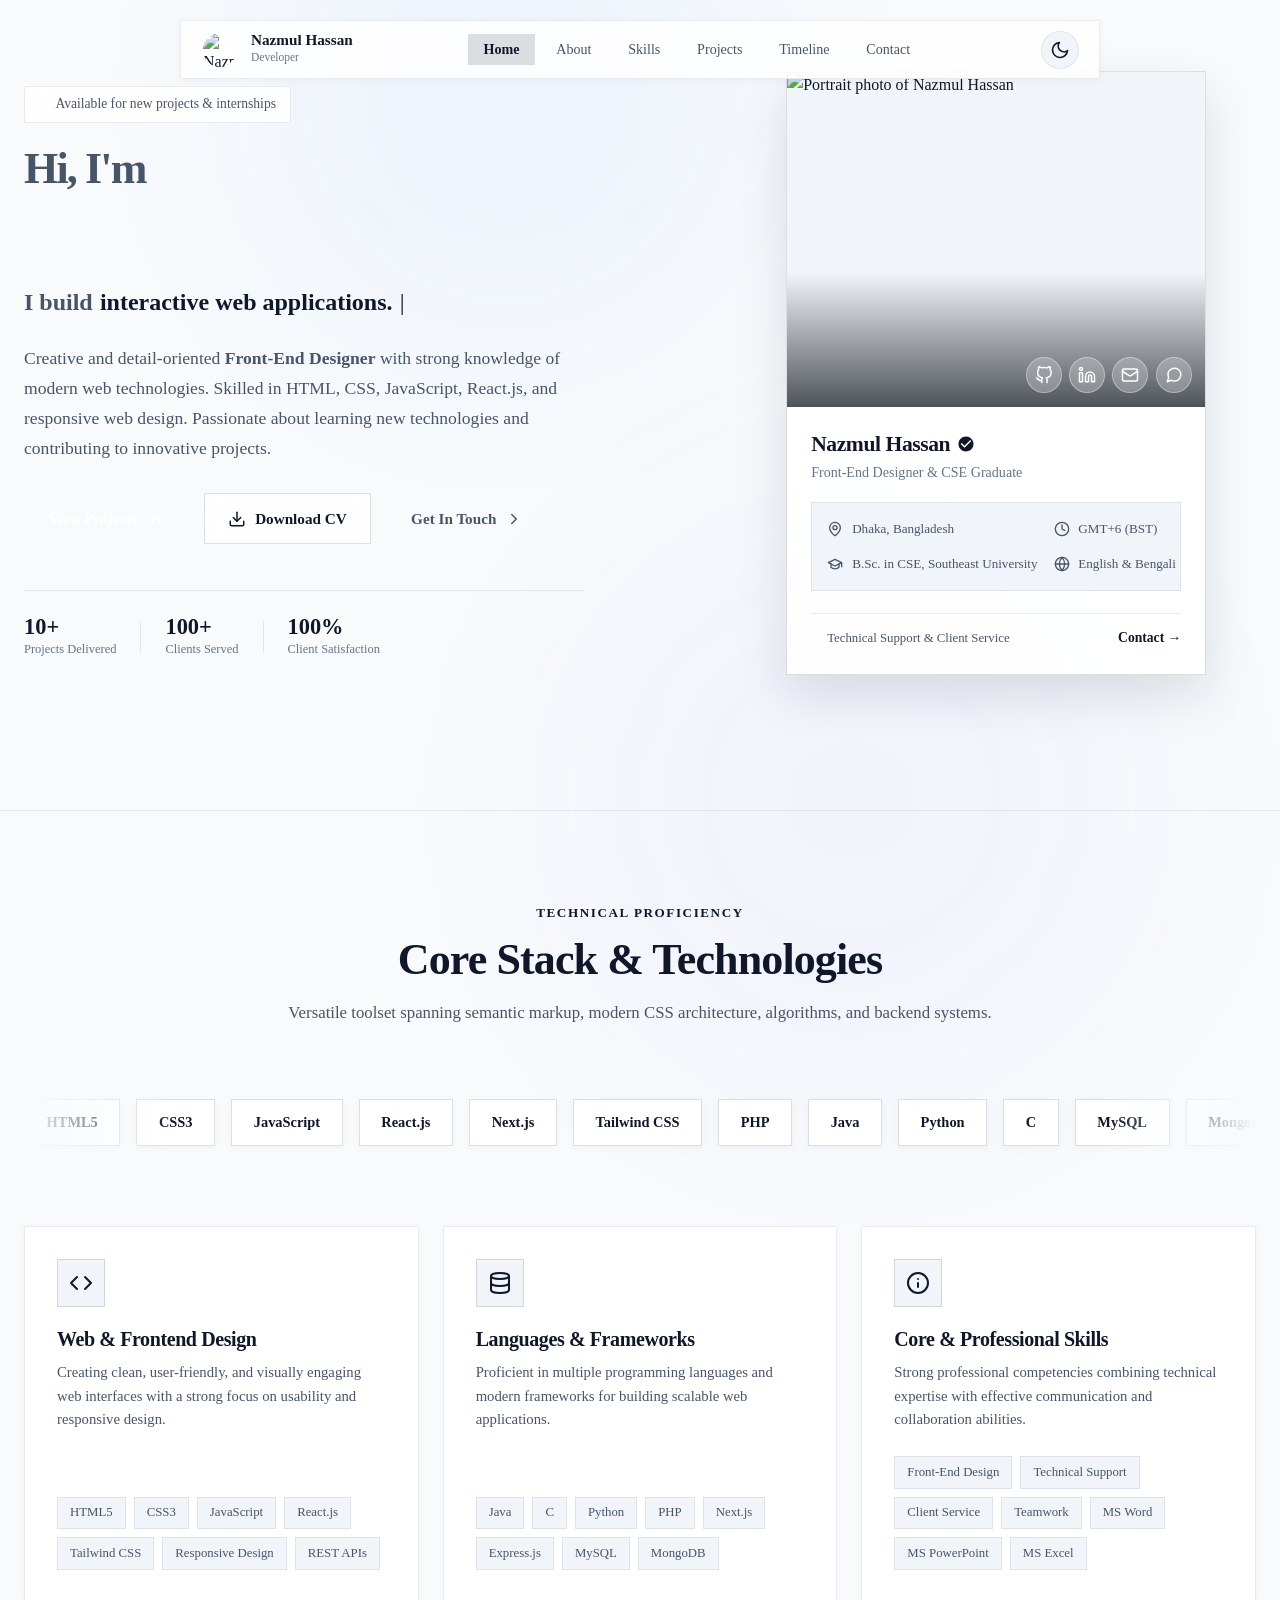
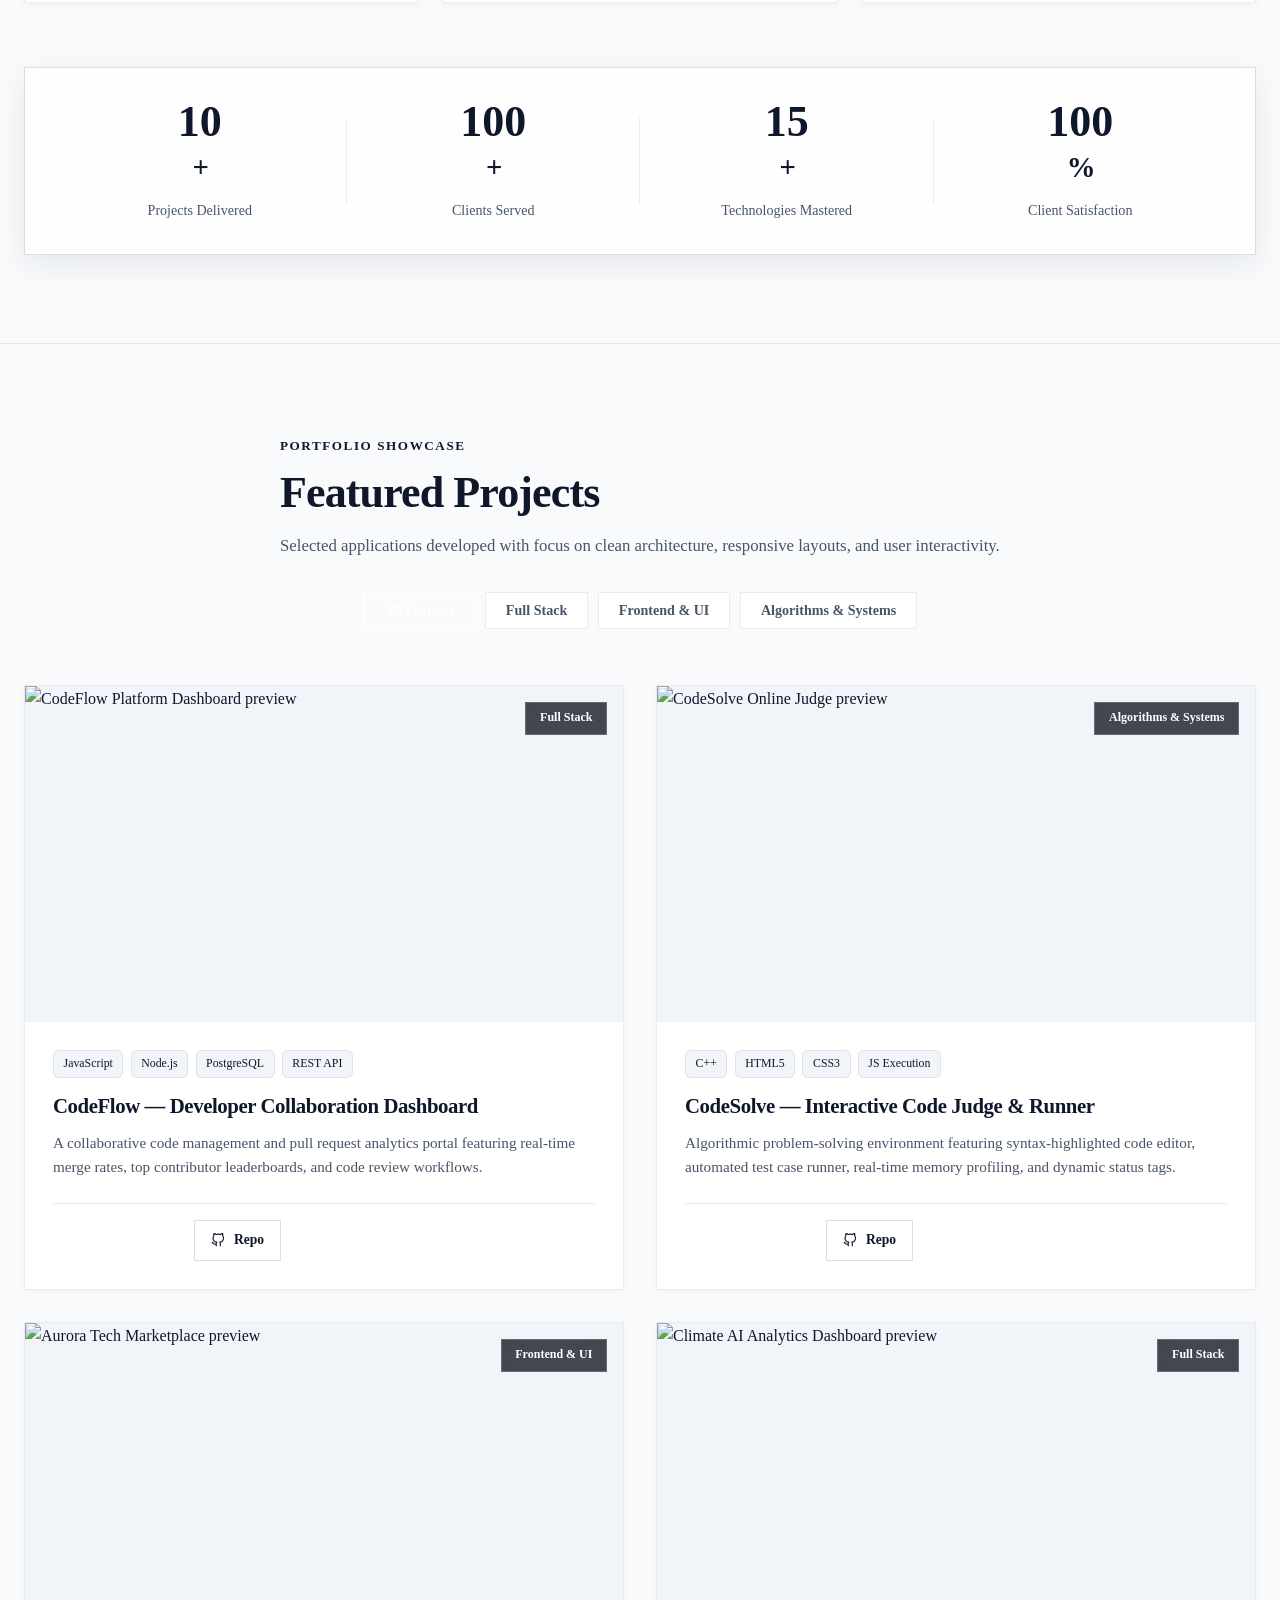
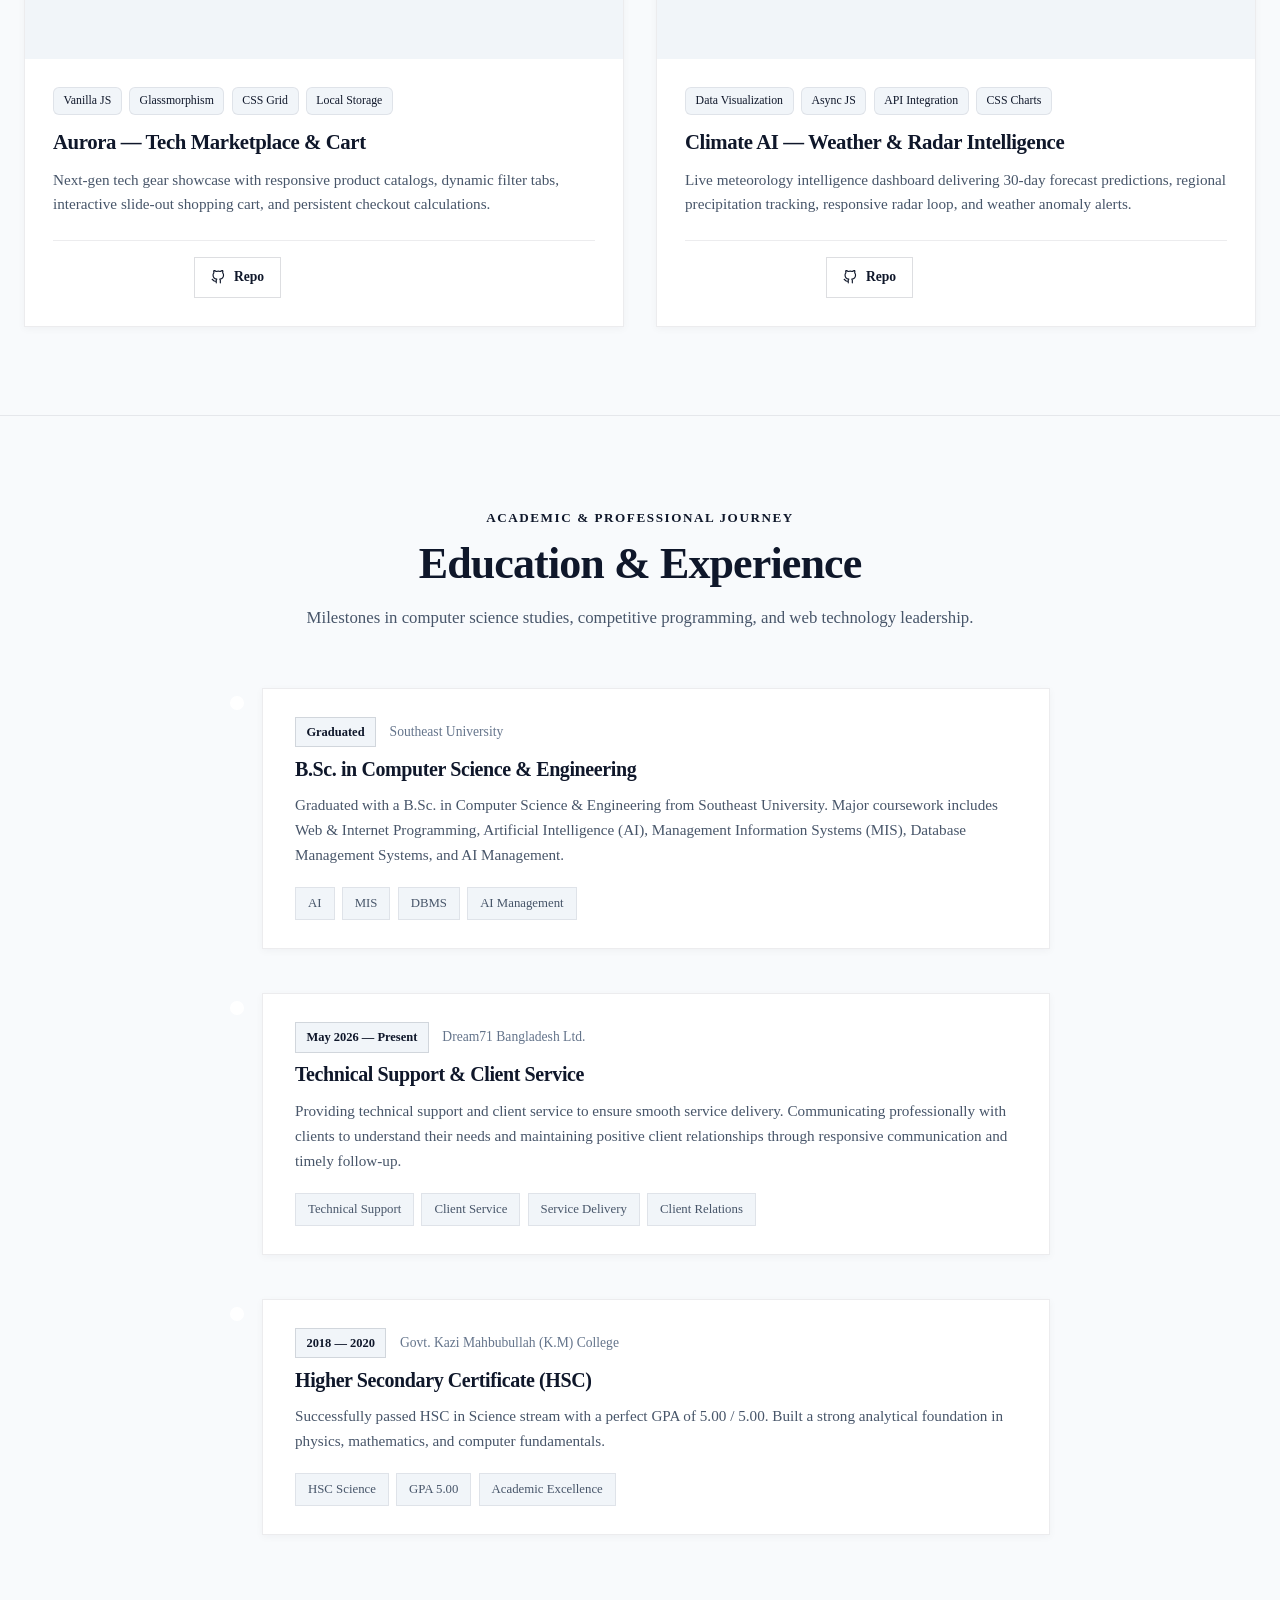
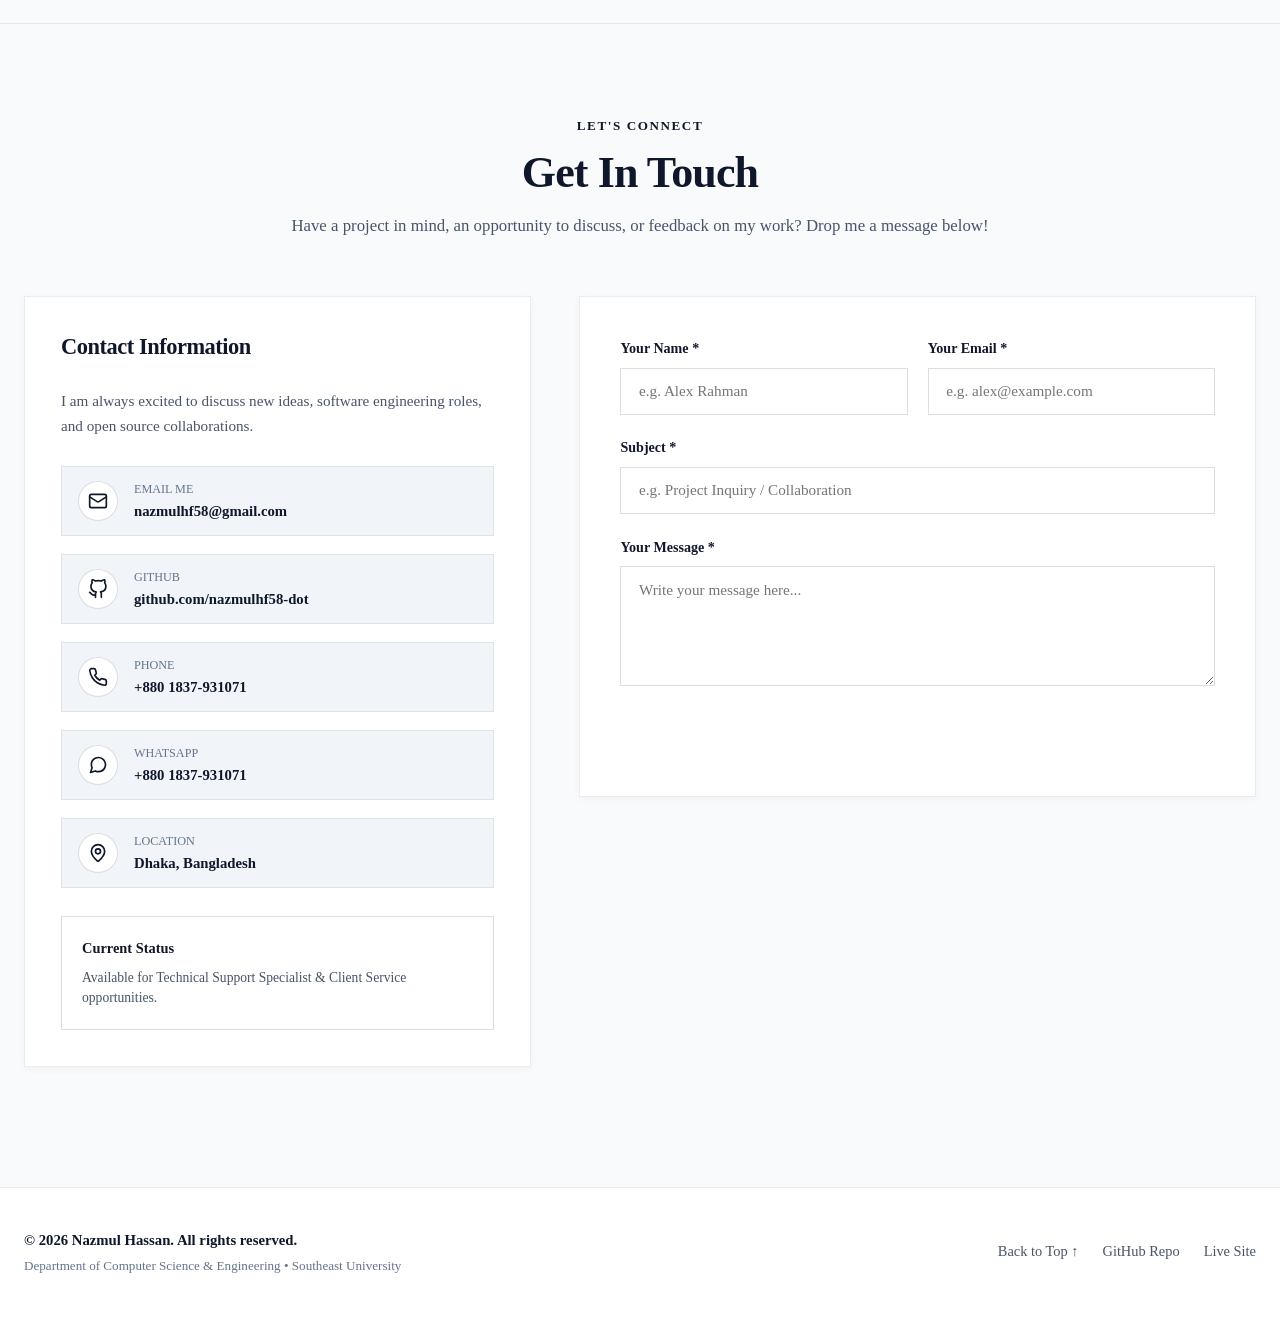
==== commit ac1113b1: "Save workspace changes" ====
--- a/lab-03-javascript/index.html
+++ b/lab-03-javascript/index.html
@@ -177,18 +177,18 @@
           <!-- Quick Metrics Bar -->
           <div class="hero-stats-inline">
             <div class="stat-inline-item">
-              <span class="stat-number">500+</span>
-              <span class="stat-label">Algorithmic Problems</span>
+              <span class="stat-number">10+</span>
+              <span class="stat-label">Projects Delivered</span>
             </div>
             <div class="stat-divider"></div>
             <div class="stat-inline-item">
-              <span class="stat-number">12+</span>
-              <span class="stat-label">Built Projects</span>
+              <span class="stat-number">100+</span>
+              <span class="stat-label">Clients Served</span>
             </div>
             <div class="stat-divider"></div>
             <div class="stat-inline-item">
               <span class="stat-number">100%</span>
-              <span class="stat-label">Vanilla Precision</span>
+              <span class="stat-label">Client Satisfaction</span>
             </div>
           </div>
         </div>
@@ -209,7 +209,7 @@
                 <a href="mailto:nazmulhf58@gmail.com" class="social-icon-btn" aria-label="Send email" title="Email">
                   <svg xmlns="http://www.w3.org/2000/svg" width="18" height="18" viewBox="0 0 24 24" fill="none" stroke="currentColor" stroke-width="2" stroke-linecap="round" stroke-linejoin="round"><rect x="2" y="4" width="20" height="16" rx="2"></rect><path d="m22 7-8.97 5.7a1.94 1.94 0 0 1-2.06 0L2 7"></path></svg>
                 </a>
-                <a href="https://wa.me/8801700000000" target="_blank" rel="noopener noreferrer" class="social-icon-btn" aria-label="WhatsApp" title="WhatsApp">
+                <a href="https://wa.me/8801837931071" target="_blank" rel="noopener noreferrer" class="social-icon-btn" aria-label="WhatsApp" title="WhatsApp">
                   <svg xmlns="http://www.w3.org/2000/svg" width="18" height="18" viewBox="0 0 24 24" fill="none" stroke="currentColor" stroke-width="2" stroke-linecap="round" stroke-linejoin="round"><path d="M21 11.5a8.38 8.38 0 0 1-.9 3.8 8.5 8.5 0 0 1-7.6 4.7 8.38 8.38 0 0 1-3.8-.9L3 21l1.9-5.7a8.38 8.38 0 0 1-.9-3.8 8.5 8.5 0 0 1 4.7-7.6 8.38 8.38 0 0 1 3.8-.9h.5a8.48 8.48 0 0 1 8 8v.5z"></path></svg>
                 </a>
               </div>
@@ -219,11 +219,11 @@
               <div class="profile-card-header">
                 <h2 class="profile-card-name">
                   Nazmul Hassan
-                  <span class="verified-badge" title="Verified Engineering Student">
+                  <span class="verified-badge" title="Verified CSE Graduate">
                     <svg width="18" height="18" viewBox="0 0 24 24" fill="currentColor"><path d="M12 2C6.48 2 2 6.48 2 12s4.48 10 10 10 10-4.48 10-10S17.52 2 12 2zm-2 15l-5-5 1.41-1.41L10 14.17l7.59-7.59L19 8l-9 9z"/></svg>
                   </span>
                 </h2>
-                <p class="profile-card-tagline">Full Stack Developer &amp; CSE Undergraduate</p>
+                <p class="profile-card-tagline">Front-End Designer &amp; CSE Graduate</p>
               </div>
 
               <!-- Key Information Grid -->
@@ -238,7 +238,7 @@
                 </div>
                 <div class="meta-item">
                   <svg xmlns="http://www.w3.org/2000/svg" width="16" height="16" viewBox="0 0 24 24" fill="none" stroke="currentColor" stroke-width="2" stroke-linecap="round" stroke-linejoin="round"><path d="M22 10v6M2 10l10-5 10 5-10 5z"></path><path d="M6 12v5c3 3 9 3 12 0v-5"></path></svg>
-                  <span>B.Sc. in CSE (Junior)</span>
+                  <span>B.Sc. in CSE, Southeast University</span>
                 </div>
                 <div class="meta-item">
                   <svg xmlns="http://www.w3.org/2000/svg" width="16" height="16" viewBox="0 0 24 24" fill="none" stroke="currentColor" stroke-width="2" stroke-linecap="round" stroke-linejoin="round"><circle cx="12" cy="12" r="10"></circle><line x1="2" y1="12" x2="22" y2="12"></line><path d="M12 2a15.3 15.3 0 0 1 4 10 15.3 15.3 0 0 1-4 10 15.3 15.3 0 0 1-4-10 15.3 15.3 0 0 1 4-10z"></path></svg>
@@ -250,7 +250,7 @@
               <div class="profile-card-footer">
                 <div class="status-pill">
                   <span class="pulse-dot"></span>
-                  <span>Open to Software Roles</span>
+                  <span>Technical Support &amp; Client Service</span>
                 </div>
                 <a href="#contact" class="card-contact-link">Contact &rarr;</a>
               </div>
@@ -335,342 +335,6 @@
             <div class="category-icon-box">
               <svg xmlns="http://www.w3.org/2000/svg" width="24" height="24" viewBox="0 0 24 24" fill="none" stroke="currentColor" stroke-width="2" stroke-linecap="round" stroke-linejoin="round"><ellipse cx="12" cy="5" rx="9" ry="3"></ellipse><path d="M21 12c0 1.66-4 3-9 3s-9-1.34-9-3"></path><path d="M3 5v14c0 1.66 4 3 9 3s9-1.34 9-3V5"></path></svg>
             </div>
-<html lang="en" data-theme="dark">
-<head>
-  <meta charset="UTF-8">
-  <meta name="viewport" content="width=device-width, initial-scale=1.0">
-  <meta http-equiv="X-UA-Compatible" content="ie=edge">
-  <title>Nazmul Hassan | Full Stack Developer &amp; Software Engineer</title>
-  
-  <!-- SEO Meta Tags -->
-  <meta name="description" content="Personal Portfolio of Nazmul Hassan - Full Stack Developer, Software Engineer &amp; Computer Science Student. Specializing in modern web applications, algorithms, and clean UI/UX.">
-  <meta name="keywords" content="Nazmul Hassan, Portfolio, Full Stack Developer, Software Engineer, Web Development, CSE 471, JavaScript, HTML5, CSS3, Projects">
-  <meta name="author" content="Nazmul Hassan">
-  <link rel="canonical" href="https://nazmulhf58-dot.github.io/Portfolio/">
-
-  <!-- Open Graph / Social Sharing -->
-  <meta property="og:type" content="website">
-  <meta property="og:url" content="https://nazmulhf58-dot.github.io/Portfolio/">
-  <meta property="og:title" content="Nazmul Hassan | Portfolio">
-  <meta property="og:description" content="Explore projects, technical skills, and experience of Nazmul Hassan.">
-  <meta property="og:image" content="assets/images/profile.jpg">
-
-  <!-- Favicon -->
-  <link rel="icon" type="image/svg+xml" href="assets/icons/favicon.svg">
-
-  <!-- Google Fonts: Inter & Outfit -->
-  <link rel="preconnect" href="https://fonts.googleapis.com">
-  <link rel="preconnect" href="https://fonts.gstatic.com" crossorigin>
-  <link href="https://fonts.googleapis.com/css2?family=Inter:wght@300;400;500;600;700&family=Outfit:wght@500;600;700;800&family=JetBrains+Mono:wght@400;500;600&display=swap" rel="stylesheet">
-
-  <!-- Core Stylesheet (100% Vanilla CSS) -->
-  <link rel="stylesheet" href="css/style.css">
-
-  <!-- Inline Theme Script to prevent flash of unstyled theme -->
-  <script>
-    (function() {
-      try {
-        const savedTheme = localStorage.getItem('nh_portfolio_theme');
-        const systemPrefersDark = window.matchMedia('(prefers-color-scheme: dark)').matches;
-        const theme = savedTheme ? savedTheme : (systemPrefersDark ? 'dark' : 'light');
-        document.documentElement.setAttribute('data-theme', theme);
-      } catch (e) {}
-    })();
-  </script>
-</head>
-<body>
-
-  <!-- Ambient Glow Background Canvas Elements -->
-  <div class="ambient-glow ambient-glow-top" aria-hidden="true"></div>
-  <div class="ambient-glow ambient-glow-bottom" aria-hidden="true"></div>
-
-  <!-- Floating Pill Header Navigation -->
-  <header class="site-header" id="siteHeader">
-    <div class="nav-container">
-      <a href="#hero" class="brand-link" aria-label="Nazmul Hassan Portfolio Home">
-        <div class="brand-avatar-wrapper">
-          <img src="assets/images/profile.jpg" alt="Nazmul Hassan avatar" class="brand-avatar" width="36" height="36">
-          <span class="status-indicator-dot" title="Available for opportunities"></span>
-        </div>
-        <div class="brand-text">
-          <span class="brand-name">Nazmul Hassan</span>
-          <span class="brand-role">Developer</span>
-        </div>
-      </a>
-
-      <!-- Desktop Navigation Menu -->
-      <nav class="desktop-nav" aria-label="Main Navigation">
-        <ul class="nav-list">
-          <li><a href="#hero" class="nav-link active">Home</a></li>
-          <li><a href="#about" class="nav-link">About</a></li>
-          <li><a href="#skills" class="nav-link">Skills</a></li>
-          <li><a href="#projects" class="nav-link">Projects</a></li>
-          <li><a href="#timeline" class="nav-link">Timeline</a></li>
-          <li><a href="#contact" class="nav-link">Contact</a></li>
-        </ul>
-      </nav>
-
-      <!-- Header Controls: Theme Switcher & Mobile Menu Toggle -->
-      <div class="header-actions">
-        <!-- Theme Toggle Button -->
-        <button type="button" class="theme-toggle-btn" id="themeToggleBtn" aria-label="Toggle dark and light mode" title="Toggle theme">
-          <svg class="sun-icon" xmlns="http://www.w3.org/2000/svg" width="20" height="20" viewBox="0 0 24 24" fill="none" stroke="currentColor" stroke-width="2" stroke-linecap="round" stroke-linejoin="round" aria-hidden="true">
-            <circle cx="12" cy="12" r="5"></circle>
-            <line x1="12" y1="1" x2="12" y2="3"></line>
-            <line x1="12" y1="21" x2="12" y2="23"></line>
-            <line x1="4.22" y1="4.22" x2="5.64" y2="5.64"></line>
-            <line x1="18.36" y1="18.36" x2="19.78" y2="19.78"></line>
-            <line x1="1" y1="12" x2="3" y2="12"></line>
-            <line x1="21" y1="12" x2="23" y2="12"></line>
-            <line x1="4.22" y1="19.78" x2="5.64" y2="18.36"></line>
-            <line x1="18.36" y1="5.64" x2="19.78" y2="4.22"></line>
-          </svg>
-          <svg class="moon-icon" xmlns="http://www.w3.org/2000/svg" width="20" height="20" viewBox="0 0 24 24" fill="none" stroke="currentColor" stroke-width="2" stroke-linecap="round" stroke-linejoin="round" aria-hidden="true">
-            <path d="M21 12.79A9 9 0 1 1 11.21 3 7 7 0 0 0 21 12.79z"></path>
-          </svg>
-        </button>
-
-        <!-- Mobile Hamburger Toggle -->
-        <button type="button" class="mobile-menu-btn" id="mobileMenuBtn" aria-label="Open mobile navigation menu" aria-expanded="false" aria-controls="mobileNavDrawer">
-          <span class="hamburger-bar"></span>
-          <span class="hamburger-bar"></span>
-          <span class="hamburger-bar"></span>
-        </button>
-      </div>
-    </div>
-
-    <!-- Mobile Navigation Drawer -->
-    <div class="mobile-nav-drawer" id="mobileNavDrawer" aria-hidden="true">
-      <ul class="mobile-nav-list">
-        <li><a href="#hero" class="mobile-nav-link">Home</a></li>
-        <li><a href="#about" class="mobile-nav-link">About</a></li>
-        <li><a href="#skills" class="mobile-nav-link">Skills</a></li>
-        <li><a href="#projects" class="mobile-nav-link">Projects</a></li>
-        <li><a href="#timeline" class="mobile-nav-link">Timeline</a></li>
-        <li><a href="#contact" class="mobile-nav-link">Contact</a></li>
-      </ul>
-      <div class="mobile-drawer-footer">
-        <a href="assets/docs/CV.pdf" download="CV_Nazmul_Hassan.pdf" class="btn btn-outline btn-full">
-          <svg xmlns="http://www.w3.org/2000/svg" width="16" height="16" viewBox="0 0 24 24" fill="none" stroke="currentColor" stroke-width="2" stroke-linecap="round" stroke-linejoin="round"><path d="M21 15v4a2 2 0 0 1-2 2H5a2 2 0 0 1-2-2v-4"></path><polyline points="7 10 12 15 17 10"></polyline><line x1="12" y1="15" x2="12" y2="3"></line></svg>
-          Download CV
-        </a>
-      </div>
-    </div>
-  </header>
-
-  <main id="mainContent">
-
-    <!-- HERO SECTION -->
-    <section class="section hero-section" id="hero">
-      <div class="container hero-container">
-        <div class="hero-content">
-          <!-- Greeting Badge -->
-          <div class="badge hero-badge">
-            <span class="badge-dot"></span>
-            <span>Available for new projects &amp; internships</span>
-          </div>
-
-          <!-- Main Title with Dynamic Typewriter Effect -->
-          <h1 class="hero-title">
-            <span class="hero-greeting">Hi, I'm</span>
-            <span class="text-gradient">Nazmul Hassan</span>
-          </h1>
-
-          <div class="typewriter-container" aria-live="polite">
-            <span class="typewriter-static">I build</span>
-            <span class="typewriter-text" id="typewriterText">interactive web applications</span>
-            <span class="typewriter-cursor" aria-hidden="true">|</span>
-          </div>
-
-          <!-- Hero Bio Paragraph -->
-          <p class="hero-description">
-            Creative and detail-oriented <span class="text-highlight">Front-End Designer</span> with strong knowledge of modern web technologies. Skilled in HTML, CSS, JavaScript, React.js, and responsive web design. Passionate about learning new technologies and contributing to innovative projects.
-          </p>
-
-          <!-- Action CTA Buttons -->
-          <div class="hero-actions">
-            <a href="#projects" class="btn btn-primary">
-              <span>View Projects</span>
-              <svg xmlns="http://www.w3.org/2000/svg" width="18" height="18" viewBox="0 0 24 24" fill="none" stroke="currentColor" stroke-width="2" stroke-linecap="round" stroke-linejoin="round" aria-hidden="true">
-                <line x1="7" y1="17" x2="17" y2="7"></line>
-                <polyline points="7 7 17 7 17 17"></polyline>
-              </svg>
-            </a>
-            <a href="assets/docs/CV.pdf" download="CV_Nazmul_Hassan.pdf" class="btn btn-outline">
-              <svg xmlns="http://www.w3.org/2000/svg" width="18" height="18" viewBox="0 0 24 24" fill="none" stroke="currentColor" stroke-width="2" stroke-linecap="round" stroke-linejoin="round" aria-hidden="true">
-                <path d="M21 15v4a2 2 0 0 1-2 2H5a2 2 0 0 1-2-2v-4"></path>
-                <polyline points="7 10 12 15 17 10"></polyline>
-                <line x1="12" y1="15" x2="12" y2="3"></line>
-              </svg>
-              <span>Download CV</span>
-            </a>
-            <a href="#contact" class="btn btn-ghost">
-              <span>Get In Touch</span>
-              <svg xmlns="http://www.w3.org/2000/svg" width="18" height="18" viewBox="0 0 24 24" fill="none" stroke="currentColor" stroke-width="2" stroke-linecap="round" stroke-linejoin="round"><path d="m9 18 6-6-6-6"/></svg>
-            </a>
-          </div>
-
-          <!-- Quick Metrics Bar -->
-          <div class="hero-stats-inline">
-            <div class="stat-inline-item">
-              <span class="stat-number">500+</span>
-              <span class="stat-label">Algorithmic Problems</span>
-            </div>
-            <div class="stat-divider"></div>
-            <div class="stat-inline-item">
-              <span class="stat-number">12+</span>
-              <span class="stat-label">Built Projects</span>
-            </div>
-            <div class="stat-divider"></div>
-            <div class="stat-inline-item">
-              <span class="stat-number">100%</span>
-              <span class="stat-label">Vanilla Precision</span>
-            </div>
-          </div>
-        </div>
-
-        <!-- Identity Profile Card (Inspired by rsriad.dev aesthetic) -->
-        <div class="hero-card-column" id="about">
-          <div class="profile-card">
-            <div class="profile-card-media">
-              <img src="assets/images/profile.jpg" alt="Portrait photo of Nazmul Hassan" class="profile-card-img" width="400" height="320">
-              <div class="profile-card-overlay"></div>
-              <div class="profile-card-socials">
-                <a href="https://github.com/nazmulhf58-dot" target="_blank" rel="noopener noreferrer" class="social-icon-btn" aria-label="GitHub Profile" title="GitHub">
-                  <svg xmlns="http://www.w3.org/2000/svg" width="18" height="18" viewBox="0 0 24 24" fill="none" stroke="currentColor" stroke-width="2" stroke-linecap="round" stroke-linejoin="round"><path d="M9 19c-5 1.5-5-2.5-7-3m14 6v-3.87a3.37 3.37 0 0 0-.94-2.61c3.14-.35 6.44-1.54 6.44-7A5.44 5.44 0 0 0 20 4.77 5.07 5.07 0 0 0 19.91 1S18.73.65 16 2.48a13.38 13.38 0 0 0-7 0C6.27.65 5.09 1 5.09 1A5.07 5.07 0 0 0 5 4.77a5.44 5.44 0 0 0-1.5 3.78c0 5.42 3.3 6.61 6.44 7A3.37 3.37 0 0 0 9 18.13V22"></path></svg>
-                </a>
-                <a href="https://linkedin.com/in/nazmulhassan" target="_blank" rel="noopener noreferrer" class="social-icon-btn" aria-label="LinkedIn Profile" title="LinkedIn">
-                  <svg xmlns="http://www.w3.org/2000/svg" width="18" height="18" viewBox="0 0 24 24" fill="none" stroke="currentColor" stroke-width="2" stroke-linecap="round" stroke-linejoin="round"><path d="M16 8a6 6 0 0 1 6 6v7h-4v-7a2 2 0 0 0-2-2 2 2 0 0 0-2 2v7h-4v-7a6 6 0 0 1 6-6z"></path><rect x="2" y="9" width="4" height="12"></rect><circle cx="4" cy="4" r="2"></circle></svg>
-                </a>
-                <a href="mailto:nazmulhf58@gmail.com" class="social-icon-btn" aria-label="Send email" title="Email">
-                  <svg xmlns="http://www.w3.org/2000/svg" width="18" height="18" viewBox="0 0 24 24" fill="none" stroke="currentColor" stroke-width="2" stroke-linecap="round" stroke-linejoin="round"><rect x="2" y="4" width="20" height="16" rx="2"></rect><path d="m22 7-8.97 5.7a1.94 1.94 0 0 1-2.06 0L2 7"></path></svg>
-                </a>
-                <a href="https://wa.me/8801700000000" target="_blank" rel="noopener noreferrer" class="social-icon-btn" aria-label="WhatsApp" title="WhatsApp">
-                  <svg xmlns="http://www.w3.org/2000/svg" width="18" height="18" viewBox="0 0 24 24" fill="none" stroke="currentColor" stroke-width="2" stroke-linecap="round" stroke-linejoin="round"><path d="M21 11.5a8.38 8.38 0 0 1-.9 3.8 8.5 8.5 0 0 1-7.6 4.7 8.38 8.38 0 0 1-3.8-.9L3 21l1.9-5.7a8.38 8.38 0 0 1-.9-3.8 8.5 8.5 0 0 1 4.7-7.6 8.38 8.38 0 0 1 3.8-.9h.5a8.48 8.48 0 0 1 8 8v.5z"></path></svg>
-                </a>
-              </div>
-            </div>
-
-            <div class="profile-card-details">
-              <div class="profile-card-header">
-                <h2 class="profile-card-name">
-                  Nazmul Hassan
-                  <span class="verified-badge" title="Verified Engineering Student">
-                    <svg width="18" height="18" viewBox="0 0 24 24" fill="currentColor"><path d="M12 2C6.48 2 2 6.48 2 12s4.48 10 10 10 10-4.48 10-10S17.52 2 12 2zm-2 15l-5-5 1.41-1.41L10 14.17l7.59-7.59L19 8l-9 9z"/></svg>
-                  </span>
-                </h2>
-                <p class="profile-card-tagline">Full Stack Developer &amp; CSE Undergraduate</p>
-              </div>
-
-              <!-- Key Information Grid -->
-              <div class="profile-meta-grid">
-                <div class="meta-item">
-                  <svg xmlns="http://www.w3.org/2000/svg" width="16" height="16" viewBox="0 0 24 24" fill="none" stroke="currentColor" stroke-width="2" stroke-linecap="round" stroke-linejoin="round"><path d="M20 10c0 4.993-5.539 10.193-7.399 11.799a1 1 0 0 1-1.202 0C9.539 20.193 4 14.993 4 10a8 8 0 0 1 16 0"></path><circle cx="12" cy="10" r="3"></circle></svg>
-                  <span>Dhaka, Bangladesh</span>
-                </div>
-                <div class="meta-item">
-                  <svg xmlns="http://www.w3.org/2000/svg" width="16" height="16" viewBox="0 0 24 24" fill="none" stroke="currentColor" stroke-width="2" stroke-linecap="round" stroke-linejoin="round"><circle cx="12" cy="12" r="10"></circle><polyline points="12 6 12 12 16 14"></polyline></svg>
-                  <span>GMT+6 (BST)</span>
-                </div>
-                <div class="meta-item">
-                  <svg xmlns="http://www.w3.org/2000/svg" width="16" height="16" viewBox="0 0 24 24" fill="none" stroke="currentColor" stroke-width="2" stroke-linecap="round" stroke-linejoin="round"><path d="M22 10v6M2 10l10-5 10 5-10 5z"></path><path d="M6 12v5c3 3 9 3 12 0v-5"></path></svg>
-                  <span>B.Sc. in CSE (Junior)</span>
-                </div>
-                <div class="meta-item">
-                  <svg xmlns="http://www.w3.org/2000/svg" width="16" height="16" viewBox="0 0 24 24" fill="none" stroke="currentColor" stroke-width="2" stroke-linecap="round" stroke-linejoin="round"><circle cx="12" cy="12" r="10"></circle><line x1="2" y1="12" x2="22" y2="12"></line><path d="M12 2a15.3 15.3 0 0 1 4 10 15.3 15.3 0 0 1-4 10 15.3 15.3 0 0 1-4-10 15.3 15.3 0 0 1 4-10z"></path></svg>
-                  <span>English &amp; Bengali</span>
-                </div>
-              </div>
-
-              <!-- Focus Highlight -->
-              <div class="profile-card-footer">
-                <div class="status-pill">
-                  <span class="pulse-dot"></span>
-                  <span>Open to Software Roles</span>
-                </div>
-                <a href="#contact" class="card-contact-link">Contact &rarr;</a>
-              </div>
-            </div>
-          </div>
-        </div>
-      </div>
-    </section>
-
-    <!-- TECH STACK & MARQUEE SECTION -->
-    <section class="section skills-section" id="skills">
-      <div class="container">
-        <div class="section-header text-center">
-          <span class="section-subtitle">Technical Proficiency</span>
-          <h2 class="section-title">Core Stack &amp; Technologies</h2>
-          <p class="section-description">
-            Versatile toolset spanning semantic markup, modern CSS architecture, algorithms, and backend systems.
-          </p>
-        </div>
-
-        <!-- Infinite Scrolling Tech Marquee -->
-        <div class="marquee-wrapper" aria-hidden="true">
-          <div class="marquee-track">
-            <!-- First Set -->
-            <div class="tech-badge"><span>HTML5</span></div>
-            <div class="tech-badge"><span>CSS3</span></div>
-            <div class="tech-badge"><span>JavaScript</span></div>
-            <div class="tech-badge"><span>React.js</span></div>
-            <div class="tech-badge"><span>Next.js</span></div>
-            <div class="tech-badge"><span>Tailwind CSS</span></div>
-            <div class="tech-badge"><span>PHP</span></div>
-            <div class="tech-badge"><span>Java</span></div>
-            <div class="tech-badge"><span>Python</span></div>
-            <div class="tech-badge"><span>C</span></div>
-            <div class="tech-badge"><span>MySQL</span></div>
-            <div class="tech-badge"><span>MongoDB</span></div>
-            <div class="tech-badge"><span>Express.js</span></div>
-            <div class="tech-badge"><span>REST APIs</span></div>
-            <div class="tech-badge"><span>Responsive Design</span></div>
-
-            <!-- Duplicate Set for Seamless Loop -->
-            <div class="tech-badge"><span>HTML5</span></div>
-            <div class="tech-badge"><span>CSS3</span></div>
-            <div class="tech-badge"><span>JavaScript</span></div>
-            <div class="tech-badge"><span>React.js</span></div>
-            <div class="tech-badge"><span>Next.js</span></div>
-            <div class="tech-badge"><span>Tailwind CSS</span></div>
-            <div class="tech-badge"><span>PHP</span></div>
-            <div class="tech-badge"><span>Java</span></div>
-            <div class="tech-badge"><span>Python</span></div>
-            <div class="tech-badge"><span>C</span></div>
-            <div class="tech-badge"><span>MySQL</span></div>
-            <div class="tech-badge"><span>MongoDB</span></div>
-            <div class="tech-badge"><span>Express.js</span></div>
-            <div class="tech-badge"><span>REST APIs</span></div>
-            <div class="tech-badge"><span>Responsive Design</span></div>
-          </div>
-        </div>
-
-        <!-- Categorized Skills Grid -->
-        <div class="skills-grid">
-          <!-- Skill Card 1: Web & Frontend -->
-          <div class="skill-category-card">
-            <div class="category-icon-box">
-              <svg xmlns="http://www.w3.org/2000/svg" width="24" height="24" viewBox="0 0 24 24" fill="none" stroke="currentColor" stroke-width="2" stroke-linecap="round" stroke-linejoin="round"><polyline points="16 18 22 12 16 6"></polyline><polyline points="8 6 2 12 8 18"></polyline></svg>
-            </div>
-            <h3 class="category-title">Web &amp; Frontend Design</h3>
-            <p class="category-description">Creating clean, user-friendly, and visually engaging web interfaces with a strong focus on usability and responsive design.</p>
-            <div class="skill-chips">
-              <span class="chip">HTML5</span>
-              <span class="chip">CSS3</span>
-              <span class="chip">JavaScript</span>
-              <span class="chip">React.js</span>
-              <span class="chip">Tailwind CSS</span>
-              <span class="chip">Responsive Design</span>
-              <span class="chip">REST APIs</span>
-            </div>
-          </div>
-
-          <!-- Skill Card 2: Frameworks & Languages -->
-          <div class="skill-category-card">
-            <div class="category-icon-box">
-              <svg xmlns="http://www.w3.org/2000/svg" width="24" height="24" viewBox="0 0 24 24" fill="none" stroke="currentColor" stroke-width="2" stroke-linecap="round" stroke-linejoin="round"><ellipse cx="12" cy="5" rx="9" ry="3"></ellipse><path d="M21 12c0 1.66-4 3-9 3s-9-1.34-9-3"></path><path d="M3 5v14c0 1.66 4 3 9 3s9-1.34 9-3V5"></path></svg>
-            </div>
             <h3 class="category-title">Languages &amp; Frameworks</h3>
             <p class="category-description">Proficient in multiple programming languages and modern frameworks for building scalable web applications.</p>
             <div class="skill-chips">
@@ -707,20 +371,20 @@
         <!-- Interactive Animated Metrics Counter Bar -->
         <div class="metrics-counter-bar" id="metricsSection">
           <div class="metric-box">
+            <span class="metric-number" data-target="10">0</span><span class="metric-plus">+</span>
+            <span class="metric-title">Projects Delivered</span>
+          </div>
+          <div class="metric-box">
+            <span class="metric-number" data-target="100">0</span><span class="metric-plus">+</span>
+            <span class="metric-title">Clients Served</span>
+          </div>
+          <div class="metric-box">
             <span class="metric-number" data-target="15">0</span><span class="metric-plus">+</span>
-            <span class="metric-title">Completed Projects</span>
-          </div>
-          <div class="metric-box">
-            <span class="metric-number" data-target="550">0</span><span class="metric-plus">+</span>
-            <span class="metric-title">Problems Solved</span>
-          </div>
-          <div class="metric-box">
-            <span class="metric-number" data-target="99">0</span><span class="metric-plus">%</span>
-            <span class="metric-title">Responsive Fidelity</span>
+            <span class="metric-title">Technologies Mastered</span>
           </div>
           <div class="metric-box">
             <span class="metric-number" data-target="100">0</span><span class="metric-plus">%</span>
-            <span class="metric-title">Vanilla Clean Code</span>
+            <span class="metric-title">Client Satisfaction</span>
           </div>
         </div>
       </div>
@@ -889,58 +553,59 @@
             <div class="timeline-dot"></div>
             <div class="timeline-content">
               <div class="timeline-meta">
-                <span class="timeline-badge">2023 — Present</span>
-                <span class="timeline-org">University Program</span>
+                <span class="timeline-badge">Graduated</span>
+                <span class="timeline-org">Southeast University</span>
               </div>
               <h3 class="timeline-title">B.Sc. in Computer Science &amp; Engineering</h3>
               <p class="timeline-text">
-                Currently in junior year. Major coursework includes Web &amp; Internet Programming (CSE 471), Data Structures &amp; Algorithms, Database Management Systems, Computer Networks, and Object Oriented Programming.
+                Graduated with a B.Sc. in Computer Science &amp; Engineering from Southeast University. Major coursework includes Web &amp; Internet Programming, Artificial Intelligence (AI), Management Information Systems (MIS), Database Management Systems, and AI Management.
               </p>
               <div class="timeline-tags">
-                <span class="chip">CSE 471</span>
-                <span class="chip">Algorithms</span>
+                <span class="chip">AI</span>
+                <span class="chip">MIS</span>
                 <span class="chip">DBMS</span>
-                <span class="chip">OOP</span>
-              </div>
-            </div>
-          </div>
-
-          <!-- Timeline Item 2 -->
+                <span class="chip">AI Management</span>
+              </div>
+            </div>
+          </div>
+
+          <!-- Timeline Item 2: Professional Experience -->
           <div class="timeline-item">
             <div class="timeline-dot"></div>
             <div class="timeline-content">
               <div class="timeline-meta">
-                <span class="timeline-badge">2024 — Present</span>
-                <span class="timeline-org">Competitive Programming</span>
-              </div>
-              <h3 class="timeline-title">Active Problem Solver</h3>
+                <span class="timeline-badge">May 2026 — Present</span>
+                <span class="timeline-org">Dream71 Bangladesh Ltd.</span>
+              </div>
+              <h3 class="timeline-title">Technical Support &amp; Client Service</h3>
               <p class="timeline-text">
-                Solved 500+ problems across Codeforces, LeetCode, and Beecrowd utilizing C++ STL. Competed in intra-university programming contests focusing on graph theory, dynamic programming, and greedy algorithms.
+                Providing technical support and client service to ensure smooth service delivery. Communicating professionally with clients to understand their needs and maintaining positive client relationships through responsive communication and timely follow-up.
               </p>
               <div class="timeline-tags">
-                <span class="chip">Codeforces</span>
-                <span class="chip">LeetCode</span>
-                <span class="chip">C++ STL</span>
-              </div>
-            </div>
-          </div>
-
-          <!-- Timeline Item 3 -->
+                <span class="chip">Technical Support</span>
+                <span class="chip">Client Service</span>
+                <span class="chip">Service Delivery</span>
+                <span class="chip">Client Relations</span>
+              </div>
+            </div>
+          </div>
+
+          <!-- Timeline Item 3: Higher Secondary Certificate -->
           <div class="timeline-item">
             <div class="timeline-dot"></div>
             <div class="timeline-content">
               <div class="timeline-meta">
-                <span class="timeline-badge">Summer 2026</span>
-                <span class="timeline-org">Coursework Milestone</span>
-              </div>
-              <h3 class="timeline-title">CSE 471 Portfolio &amp; Full Stack Capstone</h3>
+                <span class="timeline-badge">2018 — 2020</span>
+                <span class="timeline-org">Govt. Kazi Mahbubullah (K.M) College</span>
+              </div>
+              <h3 class="timeline-title">Higher Secondary Certificate (HSC)</h3>
               <p class="timeline-text">
-                Engineered an end-to-end vanilla web application demonstrating deep mastery of HTML5 semantics, modern responsive CSS3 layout systems, and native JavaScript DOM manipulation and asynchronous state handling.
+                Successfully passed HSC in Science stream with a perfect GPA of 5.00 / 5.00. Built a strong analytical foundation in physics, mathematics, and computer fundamentals.
               </p>
               <div class="timeline-tags">
-                <span class="chip">Web Development</span>
-                <span class="chip">Vanilla Stack</span>
-                <span class="chip">Performance</span>
+                <span class="chip">HSC Science</span>
+                <span class="chip">GPA 5.00</span>
+                <span class="chip">Academic Excellence</span>
               </div>
             </div>
           </div>
@@ -988,6 +653,26 @@
                 </div>
               </a>
 
+              <a href="tel:+8801837931071" class="contact-link-item">
+                <div class="contact-icon-box">
+                  <svg xmlns="http://www.w3.org/2000/svg" width="20" height="20" viewBox="0 0 24 24" fill="none" stroke="currentColor" stroke-width="2" stroke-linecap="round" stroke-linejoin="round"><path d="M22 16.92v3a2 2 0 0 1-2.18 2 19.79 19.79 0 0 1-8.63-3.07 19.5 19.5 0 0 1-6-6 19.79 19.79 0 0 1-3.07-8.67A2 2 0 0 1 4.11 2h3a2 2 0 0 1 2 1.72 12.84 12.84 0 0 0 .7 2.81 2 2 0 0 1-.45 2.11L8.09 9.91a16 16 0 0 0 6 6l1.27-1.27a2 2 0 0 1 2.11-.45 12.84 12.84 0 0 0 2.81.7A2 2 0 0 1 22 16.92z"></path></svg>
+                </div>
+                <div>
+                  <span class="contact-item-label">Phone</span>
+                  <span class="contact-item-value">+880 1837-931071</span>
+                </div>
+              </a>
+
+              <a href="https://wa.me/8801837931071" target="_blank" rel="noopener noreferrer" class="contact-link-item">
+                <div class="contact-icon-box">
+                  <svg xmlns="http://www.w3.org/2000/svg" width="20" height="20" viewBox="0 0 24 24" fill="none" stroke="currentColor" stroke-width="2" stroke-linecap="round" stroke-linejoin="round"><path d="M21 11.5a8.38 8.38 0 0 1-.9 3.8 8.5 8.5 0 0 1-7.6 4.7 8.38 8.38 0 0 1-3.8-.9L3 21l1.9-5.7a8.38 8.38 0 0 1-.9-3.8 8.5 8.5 0 0 1 4.7-7.6 8.38 8.38 0 0 1 3.8-.9h.5a8.48 8.48 0 0 1 8 8v.5z"></path></svg>
+                </div>
+                <div>
+                  <span class="contact-item-label">WhatsApp</span>
+                  <span class="contact-item-value">+880 1837-931071</span>
+                </div>
+              </a>
+
               <div class="contact-link-item">
                 <div class="contact-icon-box">
                   <svg xmlns="http://www.w3.org/2000/svg" width="20" height="20" viewBox="0 0 24 24" fill="none" stroke="currentColor" stroke-width="2" stroke-linecap="round" stroke-linejoin="round"><path d="M20 10c0 4.993-5.539 10.193-7.399 11.799a1 1 0 0 1-1.202 0C9.539 20.193 4 14.993 4 10a8 8 0 0 1 16 0"></path><circle cx="12" cy="10" r="3"></circle></svg>
@@ -1005,7 +690,7 @@
                 <span class="status-indicator-dot"></span>
                 <strong>Current Status</strong>
               </div>
-              <p>Available for Software Engineer Internships &amp; Full-Stack Web Development projects.</p>
+              <p>Available for Technical Support Specialist &amp; Client Service opportunities.</p>
             </div>
           </div>
 
@@ -1052,24 +737,16 @@
           </div>
         </div>
       </div>
->>>>>>> 4f940db (feat: initialize personal portfolio website with responsive structure, custom themes, and interactive project repository)
     </section>
 
   </main>
 
-<<<<<<< HEAD
-  <footer>
-    <p>&copy; 2026 Southeast University &mdash; CSE472 Lab 03</p>
-  </footer>
-
-  <script src="js/script.js"></script>
-=======
   <!-- SITE FOOTER -->
   <footer class="site-footer">
     <div class="container footer-container">
       <div class="footer-left">
         <p class="footer-copyright">&copy; 2026 Nazmul Hassan. All rights reserved.</p>
-        <p class="footer-academic">CSE 471: Web and Internet Programming &bull; Summer 2026 Assignment</p>
+        <p class="footer-academic">Department of Computer Science &amp; Engineering &bull; Southeast University</p>
       </div>
 
       <div class="footer-links">
@@ -1121,6 +798,5 @@
 
   <!-- Core Vanilla JavaScript File -->
   <script src="js/main.js"></script>
->>>>>>> 4f940db (feat: initialize personal portfolio website with responsive structure, custom themes, and interactive project repository)
 </body>
 </html>
--- a/lab-03-javascript/css/style.css
+++ b/lab-03-javascript/css/style.css
@@ -1,11 +1,6 @@
-/* ==========================================================================
-   NAZMUL HASSAN - PERSONAL PORTFOLIO STYLESHEET
-   100% Vanilla CSS3 • CSE 471: Web and Internet Programming (Summer 2026)
-   ========================================================================== */
-
-/* --------------------------------------------------------------------------
+
    1. DESIGN TOKENS & CSS VARIABLES
-   -------------------------------------------------------------------------- */
+   ---------------------------------------- */
 :root {
   /* Color Scheme Declaration for Native Controls (Modern Web Guidance) */
   color-scheme: light dark;
@@ -97,9 +92,9 @@
   --ambient-bottom: rgba(139, 92, 246, 0.06);
 }
 
-/* --------------------------------------------------------------------------
+/* ------------------
    2. RESET & GLOBAL STYLES
-   -------------------------------------------------------------------------- */
+   --------------------- */
 *, *::before, *::after {
   box-sizing: border-box;
   margin: 0;
@@ -122,14 +117,9 @@
   transition: background-color var(--transition-normal), color var(--transition-normal);
   min-height: 100vh;
 }
-/* ==========================================================================
-   NAZMUL HASSAN - PERSONAL PORTFOLIO STYLESHEET
-   100% Vanilla CSS3 • CSE 471: Web and Internet Programming (Summer 2026)
-   ========================================================================== */
-
-/* --------------------------------------------------------------------------
+
    1. DESIGN TOKENS & CSS VARIABLES
-   -------------------------------------------------------------------------- */
+   -------------------------------- */
 :root {
   /* Color Scheme Declaration for Native Controls (Modern Web Guidance) */
   color-scheme: light dark;
@@ -221,9 +211,9 @@
   --ambient-bottom: rgba(139, 92, 246, 0.06);
 }
 
-/* --------------------------------------------------------------------------
+/* -------------------------
    2. RESET & GLOBAL STYLES
-   -------------------------------------------------------------------------- */
+   ------------------------- */
 *, *::before, *::after {
   box-sizing: border-box;
   margin: 0;
@@ -510,9 +500,9 @@
   width: 100%;
 }
 
-/* --------------------------------------------------------------------------
+/* ---------------------------
    3. FLOATING PILL NAVIGATION HEADER
-   -------------------------------------------------------------------------- */
+   ---------------------------------*/
 .site-header {
   position: fixed;
   top: 1.25rem;
@@ -761,9 +751,9 @@
   border-top: 1px solid var(--border-subtle);
 }
 
-/* --------------------------------------------------------------------------
+/* ---------------
    4. HERO SECTION
-   -------------------------------------------------------------------------- */
+   --------------- */
 .hero-section {
   padding-top: calc(var(--header-height) + 4rem);
   padding-bottom: 4rem;
@@ -886,9 +876,9 @@
   background-color: var(--border-subtle);
 }
 
-/* --------------------------------------------------------------------------
+/* --------------------------------------
    5. IDENTITY PROFILE CARD (rsriad.dev inspired)
-   -------------------------------------------------------------------------- */
+   --------------------------------------- */
 .hero-card-column {
   display: flex;
   justify-content: center;
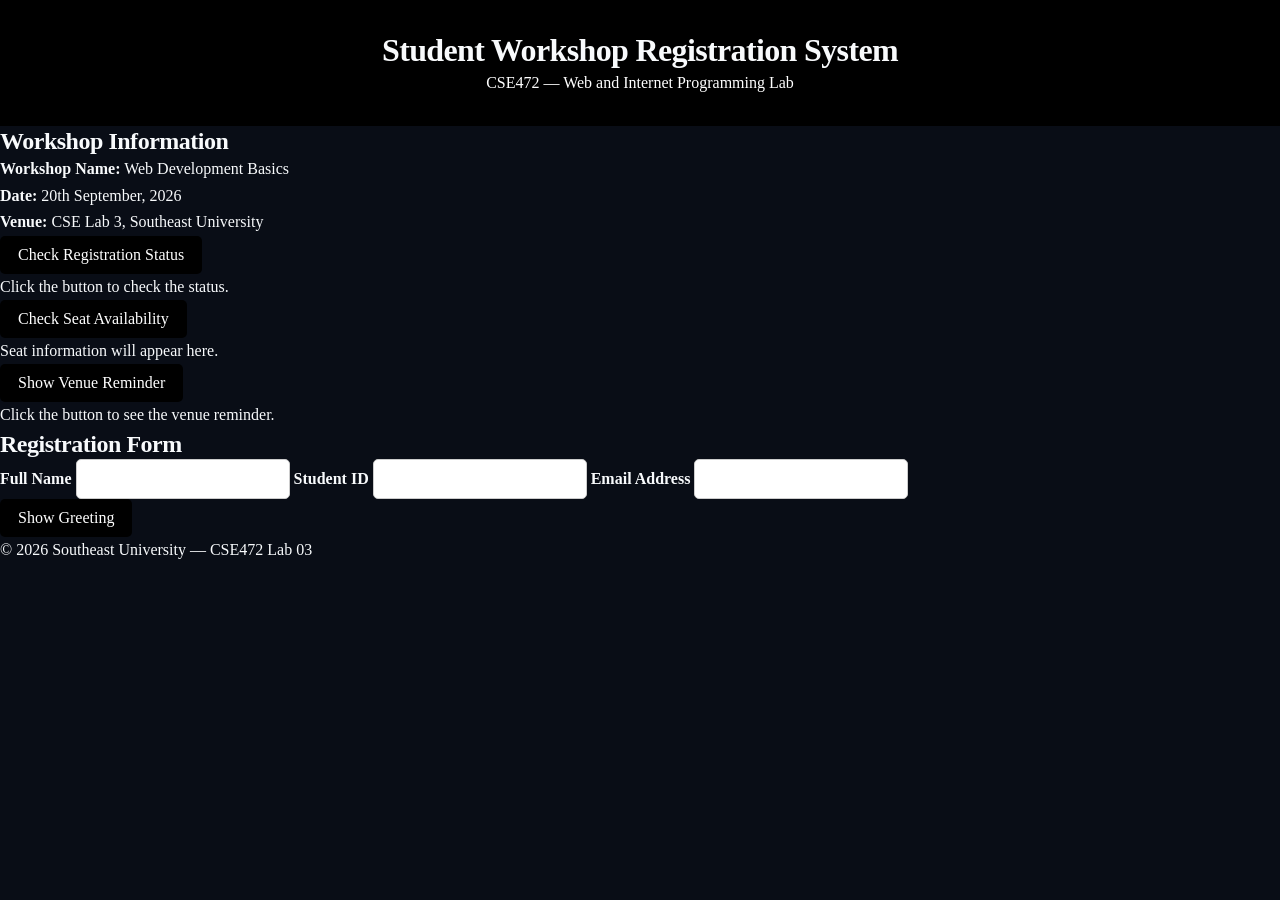
==== commit d9e462d7: "Change 'Hello World' to 'Goodbye World'" ====
--- a/lab-03-javascript/index.html
+++ b/lab-03-javascript/index.html
@@ -1,802 +1,73 @@
 <!DOCTYPE html>
-<html lang="en" data-theme="dark">
+<html lang="en">
 <head>
   <meta charset="UTF-8">
   <meta name="viewport" content="width=device-width, initial-scale=1.0">
-  <meta http-equiv="X-UA-Compatible" content="ie=edge">
-  <title>Nazmul Hassan | Full Stack Developer &amp; Software Engineer</title>
-  
-  <!-- SEO Meta Tags -->
-  <meta name="description" content="Personal Portfolio of Nazmul Hassan - Full Stack Developer, Software Engineer &amp; Computer Science Student. Specializing in modern web applications, algorithms, and clean UI/UX.">
-  <meta name="keywords" content="Nazmul Hassan, Portfolio, Full Stack Developer, Software Engineer, Web Development, CSE 471, JavaScript, HTML5, CSS3, Projects">
-  <meta name="author" content="Nazmul Hassan">
-  <link rel="canonical" href="https://nazmulhf58-dot.github.io/Portfolio/">
-
-  <!-- Open Graph / Social Sharing -->
-  <meta property="og:type" content="website">
-  <meta property="og:url" content="https://nazmulhf58-dot.github.io/Portfolio/">
-  <meta property="og:title" content="Nazmul Hassan | Portfolio">
-  <meta property="og:description" content="Explore projects, technical skills, and experience of Nazmul Hassan.">
-  <meta property="og:image" content="assets/images/profile.jpg">
-
-  <!-- Favicon -->
-  <link rel="icon" type="image/svg+xml" href="assets/icons/favicon.svg">
-
-  <!-- Google Fonts: Inter & Outfit -->
-  <link rel="preconnect" href="https://fonts.googleapis.com">
-  <link rel="preconnect" href="https://fonts.gstatic.com" crossorigin>
-  <link href="https://fonts.googleapis.com/css2?family=Inter:wght@300;400;500;600;700&family=Outfit:wght@500;600;700;800&family=JetBrains+Mono:wght@400;500;600&display=swap" rel="stylesheet">
-
-  <!-- Core Stylesheet (100% Vanilla CSS) -->
+  <title>Student Workshop Registration System</title>
   <link rel="stylesheet" href="css/style.css">
-
-  <!-- Inline Theme Script to prevent flash of unstyled theme -->
-  <script>
-    (function() {
-      try {
-        const savedTheme = localStorage.getItem('nh_portfolio_theme');
-        const systemPrefersDark = window.matchMedia('(prefers-color-scheme: dark)').matches;
-        const theme = savedTheme ? savedTheme : (systemPrefersDark ? 'dark' : 'light');
-        document.documentElement.setAttribute('data-theme', theme);
-      } catch (e) {}
-    })();
-  </script>
 </head>
 <body>
 
-  <!-- Ambient Glow Background Canvas Elements -->
-  <div class="ambient-glow ambient-glow-top" aria-hidden="true"></div>
-  <div class="ambient-glow ambient-glow-bottom" aria-hidden="true"></div>
-
-  <!-- Floating Pill Header Navigation -->
-  <header class="site-header" id="siteHeader">
-    <div class="nav-container">
-      <a href="#hero" class="brand-link" aria-label="Nazmul Hassan Portfolio Home">
-        <div class="brand-avatar-wrapper">
-          <img src="assets/images/profile.jpg" alt="Nazmul Hassan avatar" class="brand-avatar" width="36" height="36">
-          <span class="status-indicator-dot" title="Available for opportunities"></span>
-        </div>
-        <div class="brand-text">
-          <span class="brand-name">Nazmul Hassan</span>
-          <span class="brand-role">Developer</span>
-        </div>
-      </a>
-
-      <!-- Desktop Navigation Menu -->
-      <nav class="desktop-nav" aria-label="Main Navigation">
-        <ul class="nav-list">
-          <li><a href="#hero" class="nav-link active">Home</a></li>
-          <li><a href="#about" class="nav-link">About</a></li>
-          <li><a href="#skills" class="nav-link">Skills</a></li>
-          <li><a href="#projects" class="nav-link">Projects</a></li>
-          <li><a href="#timeline" class="nav-link">Timeline</a></li>
-          <li><a href="#contact" class="nav-link">Contact</a></li>
-        </ul>
-      </nav>
-
-      <!-- Header Controls: Theme Switcher & Mobile Menu Toggle -->
-      <div class="header-actions">
-        <!-- Theme Toggle Button -->
-        <button type="button" class="theme-toggle-btn" id="themeToggleBtn" aria-label="Toggle dark and light mode" title="Toggle theme">
-          <svg class="sun-icon" xmlns="http://www.w3.org/2000/svg" width="20" height="20" viewBox="0 0 24 24" fill="none" stroke="currentColor" stroke-width="2" stroke-linecap="round" stroke-linejoin="round" aria-hidden="true">
-            <circle cx="12" cy="12" r="5"></circle>
-            <line x1="12" y1="1" x2="12" y2="3"></line>
-            <line x1="12" y1="21" x2="12" y2="23"></line>
-            <line x1="4.22" y1="4.22" x2="5.64" y2="5.64"></line>
-            <line x1="18.36" y1="18.36" x2="19.78" y2="19.78"></line>
-            <line x1="1" y1="12" x2="3" y2="12"></line>
-            <line x1="21" y1="12" x2="23" y2="12"></line>
-            <line x1="4.22" y1="19.78" x2="5.64" y2="18.36"></line>
-            <line x1="18.36" y1="5.64" x2="19.78" y2="4.22"></line>
-          </svg>
-          <svg class="moon-icon" xmlns="http://www.w3.org/2000/svg" width="20" height="20" viewBox="0 0 24 24" fill="none" stroke="currentColor" stroke-width="2" stroke-linecap="round" stroke-linejoin="round" aria-hidden="true">
-            <path d="M21 12.79A9 9 0 1 1 11.21 3 7 7 0 0 0 21 12.79z"></path>
-          </svg>
-        </button>
-
-        <!-- Mobile Hamburger Toggle -->
-        <button type="button" class="mobile-menu-btn" id="mobileMenuBtn" aria-label="Open mobile navigation menu" aria-expanded="false" aria-controls="mobileNavDrawer">
-          <span class="hamburger-bar"></span>
-          <span class="hamburger-bar"></span>
-          <span class="hamburger-bar"></span>
-        </button>
-      </div>
-    </div>
-
-    <!-- Mobile Navigation Drawer -->
-    <div class="mobile-nav-drawer" id="mobileNavDrawer" aria-hidden="true">
-      <ul class="mobile-nav-list">
-        <li><a href="#hero" class="mobile-nav-link">Home</a></li>
-        <li><a href="#about" class="mobile-nav-link">About</a></li>
-        <li><a href="#skills" class="mobile-nav-link">Skills</a></li>
-        <li><a href="#projects" class="mobile-nav-link">Projects</a></li>
-        <li><a href="#timeline" class="mobile-nav-link">Timeline</a></li>
-        <li><a href="#contact" class="mobile-nav-link">Contact</a></li>
-      </ul>
-      <div class="mobile-drawer-footer">
-        <a href="assets/docs/CV.pdf" download="CV_Nazmul_Hassan.pdf" class="btn btn-outline btn-full">
-          <svg xmlns="http://www.w3.org/2000/svg" width="16" height="16" viewBox="0 0 24 24" fill="none" stroke="currentColor" stroke-width="2" stroke-linecap="round" stroke-linejoin="round"><path d="M21 15v4a2 2 0 0 1-2 2H5a2 2 0 0 1-2-2v-4"></path><polyline points="7 10 12 15 17 10"></polyline><line x1="12" y1="15" x2="12" y2="3"></line></svg>
-          Download CV
-        </a>
-      </div>
-    </div>
+  <header>
+    <h1>Student Workshop Registration System</h1>
+    <p>CSE472 &mdash; Web and Internet Programming Lab</p>
   </header>
 
-  <main id="mainContent">
+  <main>
 
-    <!-- HERO SECTION -->
-    <section class="section hero-section" id="hero">
-      <div class="container hero-container">
-        <div class="hero-content">
-          <!-- Greeting Badge -->
-          <div class="badge hero-badge">
-            <span class="badge-dot"></span>
-            <span>Available for new projects &amp; internships</span>
-          </div>
+    <!-- Workshop information section -->
+    <section class="card">
+      <h2>Workshop Information</h2>
+      <p><strong>Workshop Name:</strong> Web Development Basics</p>
+      <p><strong>Date:</strong> 20th September, 2026</p>
+      <p><strong>Venue:</strong> CSE Lab 3, Southeast University</p>
 
-          <!-- Main Title with Dynamic Typewriter Effect -->
-          <h1 class="hero-title">
-            <span class="hero-greeting">Hi, I'm</span>
-            <span class="text-gradient">Nazmul Hassan</span>
-          </h1>
+      <!-- Interaction 1: Registration status -->
+      <button type="button" onclick="checkRegistration()">
+        Check Registration Status
+      </button>
+      <p id="registrationStatus">Click the button to check the status.</p>
 
-          <div class="typewriter-container" aria-live="polite">
-            <span class="typewriter-static">I build</span>
-            <span class="typewriter-text" id="typewriterText">interactive web applications</span>
-            <span class="typewriter-cursor" aria-hidden="true">|</span>
-          </div>
+      <!-- Interaction 2: Seat availability -->
+      <button type="button" onclick="checkSeats()">
+        Check Seat Availability
+      </button>
+      <p id="seatMessage">Seat information will appear here.</p>
 
-          <!-- Hero Bio Paragraph -->
-          <p class="hero-description">
-            Creative and detail-oriented <span class="text-highlight">Front-End Designer</span> with strong knowledge of modern web technologies. Skilled in HTML, CSS, JavaScript, React.js, and responsive web design. Passionate about learning new technologies and contributing to innovative projects.
-          </p>
-
-          <!-- Action CTA Buttons -->
-          <div class="hero-actions">
-            <a href="#projects" class="btn btn-primary">
-              <span>View Projects</span>
-              <svg xmlns="http://www.w3.org/2000/svg" width="18" height="18" viewBox="0 0 24 24" fill="none" stroke="currentColor" stroke-width="2" stroke-linecap="round" stroke-linejoin="round" aria-hidden="true">
-                <line x1="7" y1="17" x2="17" y2="7"></line>
-                <polyline points="7 7 17 7 17 17"></polyline>
-              </svg>
-            </a>
-            <a href="assets/docs/CV.pdf" download="CV_Nazmul_Hassan.pdf" class="btn btn-outline">
-              <svg xmlns="http://www.w3.org/2000/svg" width="18" height="18" viewBox="0 0 24 24" fill="none" stroke="currentColor" stroke-width="2" stroke-linecap="round" stroke-linejoin="round" aria-hidden="true">
-                <path d="M21 15v4a2 2 0 0 1-2 2H5a2 2 0 0 1-2-2v-4"></path>
-                <polyline points="7 10 12 15 17 10"></polyline>
-                <line x1="12" y1="15" x2="12" y2="3"></line>
-              </svg>
-              <span>Download CV</span>
-            </a>
-            <a href="#contact" class="btn btn-ghost">
-              <span>Get In Touch</span>
-              <svg xmlns="http://www.w3.org/2000/svg" width="18" height="18" viewBox="0 0 24 24" fill="none" stroke="currentColor" stroke-width="2" stroke-linecap="round" stroke-linejoin="round"><path d="m9 18 6-6-6-6"/></svg>
-            </a>
-          </div>
-
-          <!-- Quick Metrics Bar -->
-          <div class="hero-stats-inline">
-            <div class="stat-inline-item">
-              <span class="stat-number">10+</span>
-              <span class="stat-label">Projects Delivered</span>
-            </div>
-            <div class="stat-divider"></div>
-            <div class="stat-inline-item">
-              <span class="stat-number">100+</span>
-              <span class="stat-label">Clients Served</span>
-            </div>
-            <div class="stat-divider"></div>
-            <div class="stat-inline-item">
-              <span class="stat-number">100%</span>
-              <span class="stat-label">Client Satisfaction</span>
-            </div>
-          </div>
-        </div>
-
-        <!-- Identity Profile Card (Inspired by rsriad.dev aesthetic) -->
-        <div class="hero-card-column" id="about">
-          <div class="profile-card">
-            <div class="profile-card-media">
-              <img src="assets/images/profile.jpg" alt="Portrait photo of Nazmul Hassan" class="profile-card-img" width="400" height="320">
-              <div class="profile-card-overlay"></div>
-              <div class="profile-card-socials">
-                <a href="https://github.com/nazmulhf58-dot" target="_blank" rel="noopener noreferrer" class="social-icon-btn" aria-label="GitHub Profile" title="GitHub">
-                  <svg xmlns="http://www.w3.org/2000/svg" width="18" height="18" viewBox="0 0 24 24" fill="none" stroke="currentColor" stroke-width="2" stroke-linecap="round" stroke-linejoin="round"><path d="M9 19c-5 1.5-5-2.5-7-3m14 6v-3.87a3.37 3.37 0 0 0-.94-2.61c3.14-.35 6.44-1.54 6.44-7A5.44 5.44 0 0 0 20 4.77 5.07 5.07 0 0 0 19.91 1S18.73.65 16 2.48a13.38 13.38 0 0 0-7 0C6.27.65 5.09 1 5.09 1A5.07 5.07 0 0 0 5 4.77a5.44 5.44 0 0 0-1.5 3.78c0 5.42 3.3 6.61 6.44 7A3.37 3.37 0 0 0 9 18.13V22"></path></svg>
-                </a>
-                <a href="https://linkedin.com/in/nazmulhassan" target="_blank" rel="noopener noreferrer" class="social-icon-btn" aria-label="LinkedIn Profile" title="LinkedIn">
-                  <svg xmlns="http://www.w3.org/2000/svg" width="18" height="18" viewBox="0 0 24 24" fill="none" stroke="currentColor" stroke-width="2" stroke-linecap="round" stroke-linejoin="round"><path d="M16 8a6 6 0 0 1 6 6v7h-4v-7a2 2 0 0 0-2-2 2 2 0 0 0-2 2v7h-4v-7a6 6 0 0 1 6-6z"></path><rect x="2" y="9" width="4" height="12"></rect><circle cx="4" cy="4" r="2"></circle></svg>
-                </a>
-                <a href="mailto:nazmulhf58@gmail.com" class="social-icon-btn" aria-label="Send email" title="Email">
-                  <svg xmlns="http://www.w3.org/2000/svg" width="18" height="18" viewBox="0 0 24 24" fill="none" stroke="currentColor" stroke-width="2" stroke-linecap="round" stroke-linejoin="round"><rect x="2" y="4" width="20" height="16" rx="2"></rect><path d="m22 7-8.97 5.7a1.94 1.94 0 0 1-2.06 0L2 7"></path></svg>
-                </a>
-                <a href="https://wa.me/8801837931071" target="_blank" rel="noopener noreferrer" class="social-icon-btn" aria-label="WhatsApp" title="WhatsApp">
-                  <svg xmlns="http://www.w3.org/2000/svg" width="18" height="18" viewBox="0 0 24 24" fill="none" stroke="currentColor" stroke-width="2" stroke-linecap="round" stroke-linejoin="round"><path d="M21 11.5a8.38 8.38 0 0 1-.9 3.8 8.5 8.5 0 0 1-7.6 4.7 8.38 8.38 0 0 1-3.8-.9L3 21l1.9-5.7a8.38 8.38 0 0 1-.9-3.8 8.5 8.5 0 0 1 4.7-7.6 8.38 8.38 0 0 1 3.8-.9h.5a8.48 8.48 0 0 1 8 8v.5z"></path></svg>
-                </a>
-              </div>
-            </div>
-
-            <div class="profile-card-details">
-              <div class="profile-card-header">
-                <h2 class="profile-card-name">
-                  Nazmul Hassan
-                  <span class="verified-badge" title="Verified CSE Graduate">
-                    <svg width="18" height="18" viewBox="0 0 24 24" fill="currentColor"><path d="M12 2C6.48 2 2 6.48 2 12s4.48 10 10 10 10-4.48 10-10S17.52 2 12 2zm-2 15l-5-5 1.41-1.41L10 14.17l7.59-7.59L19 8l-9 9z"/></svg>
-                  </span>
-                </h2>
-                <p class="profile-card-tagline">Front-End Designer &amp; CSE Graduate</p>
-              </div>
-
-              <!-- Key Information Grid -->
-              <div class="profile-meta-grid">
-                <div class="meta-item">
-                  <svg xmlns="http://www.w3.org/2000/svg" width="16" height="16" viewBox="0 0 24 24" fill="none" stroke="currentColor" stroke-width="2" stroke-linecap="round" stroke-linejoin="round"><path d="M20 10c0 4.993-5.539 10.193-7.399 11.799a1 1 0 0 1-1.202 0C9.539 20.193 4 14.993 4 10a8 8 0 0 1 16 0"></path><circle cx="12" cy="10" r="3"></circle></svg>
-                  <span>Dhaka, Bangladesh</span>
-                </div>
-                <div class="meta-item">
-                  <svg xmlns="http://www.w3.org/2000/svg" width="16" height="16" viewBox="0 0 24 24" fill="none" stroke="currentColor" stroke-width="2" stroke-linecap="round" stroke-linejoin="round"><circle cx="12" cy="12" r="10"></circle><polyline points="12 6 12 12 16 14"></polyline></svg>
-                  <span>GMT+6 (BST)</span>
-                </div>
-                <div class="meta-item">
-                  <svg xmlns="http://www.w3.org/2000/svg" width="16" height="16" viewBox="0 0 24 24" fill="none" stroke="currentColor" stroke-width="2" stroke-linecap="round" stroke-linejoin="round"><path d="M22 10v6M2 10l10-5 10 5-10 5z"></path><path d="M6 12v5c3 3 9 3 12 0v-5"></path></svg>
-                  <span>B.Sc. in CSE, Southeast University</span>
-                </div>
-                <div class="meta-item">
-                  <svg xmlns="http://www.w3.org/2000/svg" width="16" height="16" viewBox="0 0 24 24" fill="none" stroke="currentColor" stroke-width="2" stroke-linecap="round" stroke-linejoin="round"><circle cx="12" cy="12" r="10"></circle><line x1="2" y1="12" x2="22" y2="12"></line><path d="M12 2a15.3 15.3 0 0 1 4 10 15.3 15.3 0 0 1-4 10 15.3 15.3 0 0 1-4-10 15.3 15.3 0 0 1 4-10z"></path></svg>
-                  <span>English &amp; Bengali</span>
-                </div>
-              </div>
-
-              <!-- Focus Highlight -->
-              <div class="profile-card-footer">
-                <div class="status-pill">
-                  <span class="pulse-dot"></span>
-                  <span>Technical Support &amp; Client Service</span>
-                </div>
-                <a href="#contact" class="card-contact-link">Contact &rarr;</a>
-              </div>
-            </div>
-          </div>
-        </div>
-      </div>
+      <!-- Independent interaction: Venue reminder -->
+      <button type="button" onclick="showVenueReminder()">
+        Show Venue Reminder
+      </button>
+      <p id="venueMessage">Click the button to see the venue reminder.</p>
     </section>
 
-    <!-- TECH STACK & MARQUEE SECTION -->
-    <section class="section skills-section" id="skills">
-      <div class="container">
-        <div class="section-header text-center">
-          <span class="section-subtitle">Technical Proficiency</span>
-          <h2 class="section-title">Core Stack &amp; Technologies</h2>
-          <p class="section-description">
-            Versatile toolset spanning semantic markup, modern CSS architecture, algorithms, and backend systems.
-          </p>
-        </div>
+    <!-- Registration form section -->
+    <section class="card">
+      <h2>Registration Form</h2>
+      <form>
+        <label for="studentName">Full Name</label>
+        <input type="text" id="studentName" name="studentName" required>
 
-        <!-- Infinite Scrolling Tech Marquee -->
-        <div class="marquee-wrapper" aria-hidden="true">
-          <div class="marquee-track">
-            <!-- First Set -->
-            <div class="tech-badge"><span>HTML5</span></div>
-            <div class="tech-badge"><span>CSS3</span></div>
-            <div class="tech-badge"><span>JavaScript</span></div>
-            <div class="tech-badge"><span>React.js</span></div>
-            <div class="tech-badge"><span>Next.js</span></div>
-            <div class="tech-badge"><span>Tailwind CSS</span></div>
-            <div class="tech-badge"><span>PHP</span></div>
-            <div class="tech-badge"><span>Java</span></div>
-            <div class="tech-badge"><span>Python</span></div>
-            <div class="tech-badge"><span>C</span></div>
-            <div class="tech-badge"><span>MySQL</span></div>
-            <div class="tech-badge"><span>MongoDB</span></div>
-            <div class="tech-badge"><span>Express.js</span></div>
-            <div class="tech-badge"><span>REST APIs</span></div>
-            <div class="tech-badge"><span>Responsive Design</span></div>
+        <label for="studentId">Student ID</label>
+        <input type="text" id="studentId" name="studentId" required>
 
-            <!-- Duplicate Set for Seamless Loop -->
-            <div class="tech-badge"><span>HTML5</span></div>
-            <div class="tech-badge"><span>CSS3</span></div>
-            <div class="tech-badge"><span>JavaScript</span></div>
-            <div class="tech-badge"><span>React.js</span></div>
-            <div class="tech-badge"><span>Next.js</span></div>
-            <div class="tech-badge"><span>Tailwind CSS</span></div>
-            <div class="tech-badge"><span>PHP</span></div>
-            <div class="tech-badge"><span>Java</span></div>
-            <div class="tech-badge"><span>Python</span></div>
-            <div class="tech-badge"><span>C</span></div>
-            <div class="tech-badge"><span>MySQL</span></div>
-            <div class="tech-badge"><span>MongoDB</span></div>
-            <div class="tech-badge"><span>Express.js</span></div>
-            <div class="tech-badge"><span>REST APIs</span></div>
-            <div class="tech-badge"><span>Responsive Design</span></div>
-          </div>
-        </div>
+        <label for="studentEmail">Email Address</label>
+        <input type="email" id="studentEmail" name="studentEmail" required>
+      </form>
 
-        <!-- Categorized Skills Grid -->
-        <div class="skills-grid">
-          <!-- Skill Card 1: Web & Frontend -->
-          <div class="skill-category-card">
-            <div class="category-icon-box">
-              <svg xmlns="http://www.w3.org/2000/svg" width="24" height="24" viewBox="0 0 24 24" fill="none" stroke="currentColor" stroke-width="2" stroke-linecap="round" stroke-linejoin="round"><polyline points="16 18 22 12 16 6"></polyline><polyline points="8 6 2 12 8 18"></polyline></svg>
-            </div>
-            <h3 class="category-title">Web &amp; Frontend Design</h3>
-            <p class="category-description">Creating clean, user-friendly, and visually engaging web interfaces with a strong focus on usability and responsive design.</p>
-            <div class="skill-chips">
-              <span class="chip">HTML5</span>
-              <span class="chip">CSS3</span>
-              <span class="chip">JavaScript</span>
-              <span class="chip">React.js</span>
-              <span class="chip">Tailwind CSS</span>
-              <span class="chip">Responsive Design</span>
-              <span class="chip">REST APIs</span>
-            </div>
-          </div>
-
-          <!-- Skill Card 2: Frameworks & Languages -->
-          <div class="skill-category-card">
-            <div class="category-icon-box">
-              <svg xmlns="http://www.w3.org/2000/svg" width="24" height="24" viewBox="0 0 24 24" fill="none" stroke="currentColor" stroke-width="2" stroke-linecap="round" stroke-linejoin="round"><ellipse cx="12" cy="5" rx="9" ry="3"></ellipse><path d="M21 12c0 1.66-4 3-9 3s-9-1.34-9-3"></path><path d="M3 5v14c0 1.66 4 3 9 3s9-1.34 9-3V5"></path></svg>
-            </div>
-            <h3 class="category-title">Languages &amp; Frameworks</h3>
-            <p class="category-description">Proficient in multiple programming languages and modern frameworks for building scalable web applications.</p>
-            <div class="skill-chips">
-              <span class="chip">Java</span>
-              <span class="chip">C</span>
-              <span class="chip">Python</span>
-              <span class="chip">PHP</span>
-              <span class="chip">Next.js</span>
-              <span class="chip">Express.js</span>
-              <span class="chip">MySQL</span>
-              <span class="chip">MongoDB</span>
-            </div>
-          </div>
-
-          <!-- Skill Card 3: Core & Professional Skills -->
-          <div class="skill-category-card">
-            <div class="category-icon-box">
-              <svg xmlns="http://www.w3.org/2000/svg" width="24" height="24" viewBox="0 0 24 24" fill="none" stroke="currentColor" stroke-width="2" stroke-linecap="round" stroke-linejoin="round"><circle cx="12" cy="12" r="10"></circle><line x1="12" y1="16" x2="12" y2="12"></line><line x1="12" y1="8" x2="12.01" y2="8"></line></svg>
-            </div>
-            <h3 class="category-title">Core &amp; Professional Skills</h3>
-            <p class="category-description">Strong professional competencies combining technical expertise with effective communication and collaboration abilities.</p>
-            <div class="skill-chips">
-              <span class="chip">Front-End Design</span>
-              <span class="chip">Technical Support</span>
-              <span class="chip">Client Service</span>
-              <span class="chip">Teamwork</span>
-              <span class="chip">MS Word</span>
-              <span class="chip">MS PowerPoint</span>
-              <span class="chip">MS Excel</span>
-            </div>
-          </div>
-        </div>
-
-        <!-- Interactive Animated Metrics Counter Bar -->
-        <div class="metrics-counter-bar" id="metricsSection">
-          <div class="metric-box">
-            <span class="metric-number" data-target="10">0</span><span class="metric-plus">+</span>
-            <span class="metric-title">Projects Delivered</span>
-          </div>
-          <div class="metric-box">
-            <span class="metric-number" data-target="100">0</span><span class="metric-plus">+</span>
-            <span class="metric-title">Clients Served</span>
-          </div>
-          <div class="metric-box">
-            <span class="metric-number" data-target="15">0</span><span class="metric-plus">+</span>
-            <span class="metric-title">Technologies Mastered</span>
-          </div>
-          <div class="metric-box">
-            <span class="metric-number" data-target="100">0</span><span class="metric-plus">%</span>
-            <span class="metric-title">Client Satisfaction</span>
-          </div>
-        </div>
-      </div>
-    </section>
-
-    <!-- FEATURED PROJECTS SECTION -->
-    <section class="section projects-section" id="projects">
-      <div class="container">
-        <div class="section-header">
-          <span class="section-subtitle">Portfolio Showcase</span>
-          <h2 class="section-title">Featured Projects</h2>
-          <p class="section-description">
-            Selected applications developed with focus on clean architecture, responsive layouts, and user interactivity.
-          </p>
-
-          <!-- Category Filter Buttons (Interactive JS Feature) -->
-          <div class="filter-controls" role="tablist" aria-label="Project category filters">
-            <button type="button" class="filter-btn active" data-filter="all" role="tab" aria-selected="true">All Projects</button>
-            <button type="button" class="filter-btn" data-filter="fullstack" role="tab" aria-selected="false">Full Stack</button>
-            <button type="button" class="filter-btn" data-filter="frontend" role="tab" aria-selected="false">Frontend &amp; UI</button>
-            <button type="button" class="filter-btn" data-filter="systems" role="tab" aria-selected="false">Algorithms &amp; Systems</button>
-          </div>
-        </div>
-
-        <!-- Projects Grid -->
-        <div class="projects-grid" id="projectsGrid">
-          
-          <!-- Project 1: CodeFlow Collaborative Platform -->
-          <article class="project-card" data-category="fullstack" data-id="codeflow">
-            <div class="project-media">
-              <img src="assets/images/project-1.jpg" alt="CodeFlow Platform Dashboard preview" class="project-img" loading="lazy">
-              <div class="project-badge">Full Stack</div>
-            </div>
-            <div class="project-body">
-              <div class="project-tags">
-                <span class="tech-tag">JavaScript</span>
-                <span class="tech-tag">Node.js</span>
-                <span class="tech-tag">PostgreSQL</span>
-                <span class="tech-tag">REST API</span>
-              </div>
-              <h3 class="project-title">CodeFlow — Developer Collaboration Dashboard</h3>
-              <p class="project-summary">
-                A collaborative code management and pull request analytics portal featuring real-time merge rates, top contributor leaderboards, and code review workflows.
-              </p>
-              <div class="project-actions">
-                <button type="button" class="btn btn-sm btn-primary view-details-btn" data-project="codeflow">
-                  <span>View Details</span>
-                  <svg xmlns="http://www.w3.org/2000/svg" width="14" height="14" viewBox="0 0 24 24" fill="none" stroke="currentColor" stroke-width="2" stroke-linecap="round" stroke-linejoin="round"><line x1="7" y1="17" x2="17" y2="7"></line><polyline points="7 7 17 7 17 17"></polyline></svg>
-                </button>
-                <a href="https://github.com/nazmulhf58-dot" target="_blank" rel="noopener noreferrer" class="btn btn-sm btn-outline" aria-label="GitHub repository for CodeFlow">
-                  <svg xmlns="http://www.w3.org/2000/svg" width="14" height="14" viewBox="0 0 24 24" fill="none" stroke="currentColor" stroke-width="2" stroke-linecap="round" stroke-linejoin="round"><path d="M9 19c-5 1.5-5-2.5-7-3m14 6v-3.87a3.37 3.37 0 0 0-.94-2.61c3.14-.35 6.44-1.54 6.44-7A5.44 5.44 0 0 0 20 4.77 5.07 5.07 0 0 0 19.91 1S18.73.65 16 2.48a13.38 13.38 0 0 0-7 0C6.27.65 5.09 1 5.09 1A5.07 5.07 0 0 0 5 4.77a5.44 5.44 0 0 0-1.5 3.78c0 5.42 3.3 6.61 6.44 7A3.37 3.37 0 0 0 9 18.13V22"></path></svg>
-                  <span>Repo</span>
-                </a>
-              </div>
-            </div>
-          </article>
-
-          <!-- Project 2: CodeSolve Online Judge -->
-          <article class="project-card" data-category="systems" data-id="codesolve">
-            <div class="project-media">
-              <img src="assets/images/project-2.jpg" alt="CodeSolve Online Judge preview" class="project-img" loading="lazy">
-              <div class="project-badge">Algorithms &amp; Systems</div>
-            </div>
-            <div class="project-body">
-              <div class="project-tags">
-                <span class="tech-tag">C++</span>
-                <span class="tech-tag">HTML5</span>
-                <span class="tech-tag">CSS3</span>
-                <span class="tech-tag">JS Execution</span>
-              </div>
-              <h3 class="project-title">CodeSolve — Interactive Code Judge &amp; Runner</h3>
-              <p class="project-summary">
-                Algorithmic problem-solving environment featuring syntax-highlighted code editor, automated test case runner, real-time memory profiling, and dynamic status tags.
-              </p>
-              <div class="project-actions">
-                <button type="button" class="btn btn-sm btn-primary view-details-btn" data-project="codesolve">
-                  <span>View Details</span>
-                  <svg xmlns="http://www.w3.org/2000/svg" width="14" height="14" viewBox="0 0 24 24" fill="none" stroke="currentColor" stroke-width="2" stroke-linecap="round" stroke-linejoin="round"><line x1="7" y1="17" x2="17" y2="7"></line><polyline points="7 7 17 7 17 17"></polyline></svg>
-                </button>
-                <a href="https://github.com/nazmulhf58-dot" target="_blank" rel="noopener noreferrer" class="btn btn-sm btn-outline" aria-label="GitHub repository for CodeSolve">
-                  <svg xmlns="http://www.w3.org/2000/svg" width="14" height="14" viewBox="0 0 24 24" fill="none" stroke="currentColor" stroke-width="2" stroke-linecap="round" stroke-linejoin="round"><path d="M9 19c-5 1.5-5-2.5-7-3m14 6v-3.87a3.37 3.37 0 0 0-.94-2.61c3.14-.35 6.44-1.54 6.44-7A5.44 5.44 0 0 0 20 4.77 5.07 5.07 0 0 0 19.91 1S18.73.65 16 2.48a13.38 13.38 0 0 0-7 0C6.27.65 5.09 1 5.09 1A5.07 5.07 0 0 0 5 4.77a5.44 5.44 0 0 0-1.5 3.78c0 5.42 3.3 6.61 6.44 7A3.37 3.37 0 0 0 9 18.13V22"></path></svg>
-                  <span>Repo</span>
-                </a>
-              </div>
-            </div>
-          </article>
-
-          <!-- Project 3: Aurora Digital Marketplace -->
-          <article class="project-card" data-category="frontend" data-id="aurora">
-            <div class="project-media">
-              <img src="assets/images/project-3.jpg" alt="Aurora Tech Marketplace preview" class="project-img" loading="lazy">
-              <div class="project-badge">Frontend &amp; UI</div>
-            </div>
-            <div class="project-body">
-              <div class="project-tags">
-                <span class="tech-tag">Vanilla JS</span>
-                <span class="tech-tag">Glassmorphism</span>
-                <span class="tech-tag">CSS Grid</span>
-                <span class="tech-tag">Local Storage</span>
-              </div>
-              <h3 class="project-title">Aurora — Tech Marketplace &amp; Cart</h3>
-              <p class="project-summary">
-                Next-gen tech gear showcase with responsive product catalogs, dynamic filter tabs, interactive slide-out shopping cart, and persistent checkout calculations.
-              </p>
-              <div class="project-actions">
-                <button type="button" class="btn btn-sm btn-primary view-details-btn" data-project="aurora">
-                  <span>View Details</span>
-                  <svg xmlns="http://www.w3.org/2000/svg" width="14" height="14" viewBox="0 0 24 24" fill="none" stroke="currentColor" stroke-width="2" stroke-linecap="round" stroke-linejoin="round"><line x1="7" y1="17" x2="17" y2="7"></line><polyline points="7 7 17 7 17 17"></polyline></svg>
-                </button>
-                <a href="https://github.com/nazmulhf58-dot" target="_blank" rel="noopener noreferrer" class="btn btn-sm btn-outline" aria-label="GitHub repository for Aurora">
-                  <svg xmlns="http://www.w3.org/2000/svg" width="14" height="14" viewBox="0 0 24 24" fill="none" stroke="currentColor" stroke-width="2" stroke-linecap="round" stroke-linejoin="round"><path d="M9 19c-5 1.5-5-2.5-7-3m14 6v-3.87a3.37 3.37 0 0 0-.94-2.61c3.14-.35 6.44-1.54 6.44-7A5.44 5.44 0 0 0 20 4.77 5.07 5.07 0 0 0 19.91 1S18.73.65 16 2.48a13.38 13.38 0 0 0-7 0C6.27.65 5.09 1 5.09 1A5.07 5.07 0 0 0 5 4.77a5.44 5.44 0 0 0-1.5 3.78c0 5.42 3.3 6.61 6.44 7A3.37 3.37 0 0 0 9 18.13V22"></path></svg>
-                  <span>Repo</span>
-                </a>
-              </div>
-            </div>
-          </article>
-
-          <!-- Project 4: Climate AI Dashboard -->
-          <article class="project-card" data-category="fullstack" data-id="climateai">
-            <div class="project-media">
-              <img src="assets/images/project-4.jpg" alt="Climate AI Analytics Dashboard preview" class="project-img" loading="lazy">
-              <div class="project-badge">Full Stack</div>
-            </div>
-            <div class="project-body">
-              <div class="project-tags">
-                <span class="tech-tag">Data Visualization</span>
-                <span class="tech-tag">Async JS</span>
-                <span class="tech-tag">API Integration</span>
-                <span class="tech-tag">CSS Charts</span>
-              </div>
-              <h3 class="project-title">Climate AI — Weather &amp; Radar Intelligence</h3>
-              <p class="project-summary">
-                Live meteorology intelligence dashboard delivering 30-day forecast predictions, regional precipitation tracking, responsive radar loop, and weather anomaly alerts.
-              </p>
-              <div class="project-actions">
-                <button type="button" class="btn btn-sm btn-primary view-details-btn" data-project="climateai">
-                  <span>View Details</span>
-                  <svg xmlns="http://www.w3.org/2000/svg" width="14" height="14" viewBox="0 0 24 24" fill="none" stroke="currentColor" stroke-width="2" stroke-linecap="round" stroke-linejoin="round"><line x1="7" y1="17" x2="17" y2="7"></line><polyline points="7 7 17 7 17 17"></polyline></svg>
-                </button>
-                <a href="https://github.com/nazmulhf58-dot" target="_blank" rel="noopener noreferrer" class="btn btn-sm btn-outline" aria-label="GitHub repository for Climate AI">
-                  <svg xmlns="http://www.w3.org/2000/svg" width="14" height="14" viewBox="0 0 24 24" fill="none" stroke="currentColor" stroke-width="2" stroke-linecap="round" stroke-linejoin="round"><path d="M9 19c-5 1.5-5-2.5-7-3m14 6v-3.87a3.37 3.37 0 0 0-.94-2.61c3.14-.35 6.44-1.54 6.44-7A5.44 5.44 0 0 0 20 4.77 5.07 5.07 0 0 0 19.91 1S18.73.65 16 2.48a13.38 13.38 0 0 0-7 0C6.27.65 5.09 1 5.09 1A5.07 5.07 0 0 0 5 4.77a5.44 5.44 0 0 0-1.5 3.78c0 5.42 3.3 6.61 6.44 7A3.37 3.37 0 0 0 9 18.13V22"></path></svg>
-                  <span>Repo</span>
-                </a>
-              </div>
-            </div>
-          </article>
-
-        </div>
-      </div>
-    </section>
-
-    <!-- EXPERIENCE & EDUCATION TIMELINE -->
-    <section class="section timeline-section" id="timeline">
-      <div class="container">
-        <div class="section-header text-center">
-          <span class="section-subtitle">Academic &amp; Professional Journey</span>
-          <h2 class="section-title">Education &amp; Experience</h2>
-          <p class="section-description">
-            Milestones in computer science studies, competitive programming, and web technology leadership.
-          </p>
-        </div>
-
-        <div class="timeline-container">
-          <!-- Timeline Item 1 -->
-          <div class="timeline-item">
-            <div class="timeline-dot"></div>
-            <div class="timeline-content">
-              <div class="timeline-meta">
-                <span class="timeline-badge">Graduated</span>
-                <span class="timeline-org">Southeast University</span>
-              </div>
-              <h3 class="timeline-title">B.Sc. in Computer Science &amp; Engineering</h3>
-              <p class="timeline-text">
-                Graduated with a B.Sc. in Computer Science &amp; Engineering from Southeast University. Major coursework includes Web &amp; Internet Programming, Artificial Intelligence (AI), Management Information Systems (MIS), Database Management Systems, and AI Management.
-              </p>
-              <div class="timeline-tags">
-                <span class="chip">AI</span>
-                <span class="chip">MIS</span>
-                <span class="chip">DBMS</span>
-                <span class="chip">AI Management</span>
-              </div>
-            </div>
-          </div>
-
-          <!-- Timeline Item 2: Professional Experience -->
-          <div class="timeline-item">
-            <div class="timeline-dot"></div>
-            <div class="timeline-content">
-              <div class="timeline-meta">
-                <span class="timeline-badge">May 2026 — Present</span>
-                <span class="timeline-org">Dream71 Bangladesh Ltd.</span>
-              </div>
-              <h3 class="timeline-title">Technical Support &amp; Client Service</h3>
-              <p class="timeline-text">
-                Providing technical support and client service to ensure smooth service delivery. Communicating professionally with clients to understand their needs and maintaining positive client relationships through responsive communication and timely follow-up.
-              </p>
-              <div class="timeline-tags">
-                <span class="chip">Technical Support</span>
-                <span class="chip">Client Service</span>
-                <span class="chip">Service Delivery</span>
-                <span class="chip">Client Relations</span>
-              </div>
-            </div>
-          </div>
-
-          <!-- Timeline Item 3: Higher Secondary Certificate -->
-          <div class="timeline-item">
-            <div class="timeline-dot"></div>
-            <div class="timeline-content">
-              <div class="timeline-meta">
-                <span class="timeline-badge">2018 — 2020</span>
-                <span class="timeline-org">Govt. Kazi Mahbubullah (K.M) College</span>
-              </div>
-              <h3 class="timeline-title">Higher Secondary Certificate (HSC)</h3>
-              <p class="timeline-text">
-                Successfully passed HSC in Science stream with a perfect GPA of 5.00 / 5.00. Built a strong analytical foundation in physics, mathematics, and computer fundamentals.
-              </p>
-              <div class="timeline-tags">
-                <span class="chip">HSC Science</span>
-                <span class="chip">GPA 5.00</span>
-                <span class="chip">Academic Excellence</span>
-              </div>
-            </div>
-          </div>
-        </div>
-      </div>
-    </section>
-
-    <!-- CONTACT SECTION -->
-    <section class="section contact-section" id="contact">
-      <div class="container">
-        <div class="section-header text-center">
-          <span class="section-subtitle">Let's Connect</span>
-          <h2 class="section-title">Get In Touch</h2>
-          <p class="section-description">
-            Have a project in mind, an opportunity to discuss, or feedback on my work? Drop me a message below!
-          </p>
-        </div>
-
-        <div class="contact-wrapper">
-          <!-- Contact Info Sidebar -->
-          <div class="contact-info-card">
-            <h3 class="contact-info-title">Contact Information</h3>
-            <p class="contact-info-desc">
-              I am always excited to discuss new ideas, software engineering roles, and open source collaborations.
-            </p>
-
-            <div class="contact-links-list">
-              <a href="mailto:nazmulhf58@gmail.com" class="contact-link-item">
-                <div class="contact-icon-box">
-                  <svg xmlns="http://www.w3.org/2000/svg" width="20" height="20" viewBox="0 0 24 24" fill="none" stroke="currentColor" stroke-width="2" stroke-linecap="round" stroke-linejoin="round"><rect x="2" y="4" width="20" height="16" rx="2"></rect><path d="m22 7-8.97 5.7a1.94 1.94 0 0 1-2.06 0L2 7"></path></svg>
-                </div>
-                <div>
-                  <span class="contact-item-label">Email Me</span>
-                  <span class="contact-item-value">nazmulhf58@gmail.com</span>
-                </div>
-              </a>
-
-              <a href="https://github.com/nazmulhf58-dot" target="_blank" rel="noopener noreferrer" class="contact-link-item">
-                <div class="contact-icon-box">
-                  <svg xmlns="http://www.w3.org/2000/svg" width="20" height="20" viewBox="0 0 24 24" fill="none" stroke="currentColor" stroke-width="2" stroke-linecap="round" stroke-linejoin="round"><path d="M9 19c-5 1.5-5-2.5-7-3m14 6v-3.87a3.37 3.37 0 0 0-.94-2.61c3.14-.35 6.44-1.54 6.44-7A5.44 5.44 0 0 0 20 4.77 5.07 5.07 0 0 0 19.91 1S18.73.65 16 2.48a13.38 13.38 0 0 0-7 0C6.27.65 5.09 1 5.09 1A5.07 5.07 0 0 0 5 4.77a5.44 5.44 0 0 0-1.5 3.78c0 5.42 3.3 6.61 6.44 7A3.37 3.37 0 0 0 9 18.13V22"></path></svg>
-                </div>
-                <div>
-                  <span class="contact-item-label">GitHub</span>
-                  <span class="contact-item-value">github.com/nazmulhf58-dot</span>
-                </div>
-              </a>
-
-              <a href="tel:+8801837931071" class="contact-link-item">
-                <div class="contact-icon-box">
-                  <svg xmlns="http://www.w3.org/2000/svg" width="20" height="20" viewBox="0 0 24 24" fill="none" stroke="currentColor" stroke-width="2" stroke-linecap="round" stroke-linejoin="round"><path d="M22 16.92v3a2 2 0 0 1-2.18 2 19.79 19.79 0 0 1-8.63-3.07 19.5 19.5 0 0 1-6-6 19.79 19.79 0 0 1-3.07-8.67A2 2 0 0 1 4.11 2h3a2 2 0 0 1 2 1.72 12.84 12.84 0 0 0 .7 2.81 2 2 0 0 1-.45 2.11L8.09 9.91a16 16 0 0 0 6 6l1.27-1.27a2 2 0 0 1 2.11-.45 12.84 12.84 0 0 0 2.81.7A2 2 0 0 1 22 16.92z"></path></svg>
-                </div>
-                <div>
-                  <span class="contact-item-label">Phone</span>
-                  <span class="contact-item-value">+880 1837-931071</span>
-                </div>
-              </a>
-
-              <a href="https://wa.me/8801837931071" target="_blank" rel="noopener noreferrer" class="contact-link-item">
-                <div class="contact-icon-box">
-                  <svg xmlns="http://www.w3.org/2000/svg" width="20" height="20" viewBox="0 0 24 24" fill="none" stroke="currentColor" stroke-width="2" stroke-linecap="round" stroke-linejoin="round"><path d="M21 11.5a8.38 8.38 0 0 1-.9 3.8 8.5 8.5 0 0 1-7.6 4.7 8.38 8.38 0 0 1-3.8-.9L3 21l1.9-5.7a8.38 8.38 0 0 1-.9-3.8 8.5 8.5 0 0 1 4.7-7.6 8.38 8.38 0 0 1 3.8-.9h.5a8.48 8.48 0 0 1 8 8v.5z"></path></svg>
-                </div>
-                <div>
-                  <span class="contact-item-label">WhatsApp</span>
-                  <span class="contact-item-value">+880 1837-931071</span>
-                </div>
-              </a>
-
-              <div class="contact-link-item">
-                <div class="contact-icon-box">
-                  <svg xmlns="http://www.w3.org/2000/svg" width="20" height="20" viewBox="0 0 24 24" fill="none" stroke="currentColor" stroke-width="2" stroke-linecap="round" stroke-linejoin="round"><path d="M20 10c0 4.993-5.539 10.193-7.399 11.799a1 1 0 0 1-1.202 0C9.539 20.193 4 14.993 4 10a8 8 0 0 1 16 0"></path><circle cx="12" cy="10" r="3"></circle></svg>
-                </div>
-                <div>
-                  <span class="contact-item-label">Location</span>
-                  <span class="contact-item-value">Dhaka, Bangladesh</span>
-                </div>
-              </div>
-            </div>
-
-            <!-- Availability Note -->
-            <div class="availability-card">
-              <div class="avail-header">
-                <span class="status-indicator-dot"></span>
-                <strong>Current Status</strong>
-              </div>
-              <p>Available for Technical Support Specialist &amp; Client Service opportunities.</p>
-            </div>
-          </div>
-
-          <!-- Interactive Contact Form (Vanilla JS Form Validation Feature) -->
-          <div class="contact-form-card">
-            <form id="contactForm" class="contact-form" novalidate>
-              <div class="form-row">
-                <!-- Name Input -->
-                <div class="form-group">
-                  <label for="contactName" class="form-label">Your Name <span class="required">*</span></label>
-                  <input type="text" id="contactName" name="name" class="form-input" placeholder="e.g. Alex Rahman" required minlength="2">
-                  <span class="form-error" id="nameError">Please enter your name (at least 2 characters).</span>
-                </div>
-
-                <!-- Email Input -->
-                <div class="form-group">
-                  <label for="contactEmail" class="form-label">Your Email <span class="required">*</span></label>
-                  <input type="email" id="contactEmail" name="email" class="form-input" placeholder="e.g. alex@example.com" required>
-                  <span class="form-error" id="emailError">Please enter a valid email address.</span>
-                </div>
-              </div>
-
-              <!-- Subject Input -->
-              <div class="form-group">
-                <label for="contactSubject" class="form-label">Subject <span class="required">*</span></label>
-                <input type="text" id="contactSubject" name="subject" class="form-input" placeholder="e.g. Project Inquiry / Collaboration" required minlength="3">
-                <span class="form-error" id="subjectError">Please provide a subject line.</span>
-              </div>
-
-              <!-- Message Input -->
-              <div class="form-group">
-                <label for="contactMessage" class="form-label">Your Message <span class="required">*</span></label>
-                <textarea id="contactMessage" name="message" class="form-textarea" rows="5" placeholder="Write your message here..." required minlength="10"></textarea>
-                <span class="form-error" id="messageError">Please enter a message (at least 10 characters).</span>
-              </div>
-
-              <!-- Form Submit Button -->
-              <button type="submit" class="btn btn-primary btn-submit" id="submitBtn">
-                <span class="btn-text">Send Message</span>
-                <svg class="send-icon" xmlns="http://www.w3.org/2000/svg" width="18" height="18" viewBox="0 0 24 24" fill="none" stroke="currentColor" stroke-width="2" stroke-linecap="round" stroke-linejoin="round"><line x1="22" y1="2" x2="11" y2="13"></line><polygon points="22 2 15 22 11 13 2 9 22 2"></polygon></svg>
-                <span class="spinner" aria-hidden="true"></span>
-              </button>
-            </form>
-          </div>
-        </div>
-      </div>
+      <!-- Interaction 3: Personal greeting -->
+      <button type="button" onclick="showGreeting()">
+        Show Greeting
+      </button>
+      <p id="greetingMessage"></p>
     </section>
 
   </main>
 
-  <!-- SITE FOOTER -->
-  <footer class="site-footer">
-    <div class="container footer-container">
-      <div class="footer-left">
-        <p class="footer-copyright">&copy; 2026 Nazmul Hassan. All rights reserved.</p>
-        <p class="footer-academic">Department of Computer Science &amp; Engineering &bull; Southeast University</p>
-      </div>
-
-      <div class="footer-links">
-        <a href="#hero">Back to Top &uarr;</a>
-        <a href="https://github.com/nazmulhf58-dot/Portfolio" target="_blank" rel="noopener noreferrer">GitHub Repo</a>
-        <a href="https://nazmulhf58-dot.github.io/Portfolio/" target="_blank" rel="noopener noreferrer">Live Site</a>
-      </div>
-    </div>
+  <footer>
+    <p>&copy; 2026 Southeast University &mdash; CSE472 Lab 03</p>
   </footer>
 
-  <!-- FLOATING BACK-TO-TOP BUTTON -->
-  <button type="button" class="back-to-top-btn" id="backToTopBtn" aria-label="Scroll back to top" title="Scroll to top">
-    <svg xmlns="http://www.w3.org/2000/svg" width="20" height="20" viewBox="0 0 24 24" fill="none" stroke="currentColor" stroke-width="2" stroke-linecap="round" stroke-linejoin="round"><polyline points="18 15 12 9 6 15"></polyline></svg>
-  </button>
-
-  <!-- INTERACTIVE PROJECT DETAILS MODAL (<dialog> with light-dismiss per Modern Web Guidance) -->
-  <dialog id="projectModal" class="project-modal" closedby="any" aria-labelledby="modalProjectTitle">
-    <div class="modal-dialog-content">
-      <div class="modal-header">
-        <div class="modal-badge-wrapper">
-          <span class="project-badge" id="modalProjectCategory">Category</span>
-        </div>
-        <button type="button" class="modal-close-btn" id="modalCloseBtn" aria-label="Close project modal dialog">&times;</button>
-      </div>
-      <div class="modal-media">
-        <img src="assets/images/project-1.jpg" alt="Project preview screenshot" id="modalProjectImage" class="modal-img">
-      </div>
-      <div class="modal-body">
-        <h2 id="modalProjectTitle" class="modal-title">Project Title</h2>
-        <div class="modal-tags" id="modalProjectTags"></div>
-        <div class="modal-description" id="modalProjectDescription"></div>
-        <div class="modal-features-box">
-          <h4>Key Technical Highlights:</h4>
-          <ul id="modalProjectFeatures"></ul>
-        </div>
-        <div class="modal-actions">
-          <a href="https://github.com/nazmulhf58-dot" target="_blank" rel="noopener noreferrer" class="btn btn-outline" id="modalRepoLink">
-            <svg xmlns="http://www.w3.org/2000/svg" width="16" height="16" viewBox="0 0 24 24" fill="none" stroke="currentColor" stroke-width="2" stroke-linecap="round" stroke-linejoin="round"><path d="M9 19c-5 1.5-5-2.5-7-3m14 6v-3.87a3.37 3.37 0 0 0-.94-2.61c3.14-.35 6.44-1.54 6.44-7A5.44 5.44 0 0 0 20 4.77 5.07 5.07 0 0 0 19.91 1S18.73.65 16 2.48a13.38 13.38 0 0 0-7 0C6.27.65 5.09 1 5.09 1A5.07 5.07 0 0 0 5 4.77a5.44 5.44 0 0 0-1.5 3.78c0 5.42 3.3 6.61 6.44 7A3.37 3.37 0 0 0 9 18.13V22"></path></svg>
-            <span>GitHub Repository</span>
-          </a>
-          <button type="button" class="btn btn-primary" id="modalDismissBtn">Close Details</button>
-        </div>
-      </div>
-    </div>
-  </dialog>
-
-  <!-- TOAST NOTIFICATION CONTAINER (Vanilla JS Interactive Notification) -->
-  <div class="toast-container" id="toastContainer" aria-live="polite" aria-atomic="true"></div>
-
-  <!-- Core Vanilla JavaScript File -->
-  <script src="js/main.js"></script>
+  <script src="js/script.js"></script>
 </body>
 </html>
--- a/lab-03-javascript/css/style.css
+++ b/lab-03-javascript/css/style.css
@@ -116,6 +116,13 @@
   position: relative;
   transition: background-color var(--transition-normal), color var(--transition-normal);
   min-height: 100vh;
+}
+
+header {
+  background-color: #000000;
+  color: #ffffff;
+  text-align: center;
+  padding: 30px 20px;
 }
 
    1. DESIGN TOKENS & CSS VARIABLES
@@ -433,6 +440,20 @@
 .chip:hover {
   border-color: var(--color-primary);
   color: var(--color-primary);
+}
+
+label {
+  font-weight: bold;
+  margin-top: 12px;
+  margin-bottom: 5px;
+}
+
+input[type="text"],
+input[type="email"] {
+  padding: 10px;
+  border: 1px solid #ccc;
+  border-radius: 5px;
+  font-size: 1rem;
 }
 
 /* Button System */
@@ -450,6 +471,18 @@
   transition: all var(--transition-normal);
   text-decoration: none;
   white-space: nowrap;
+}
+
+button {
+  background-color: #000000;
+  color: #ffffff;
+  border: none;
+  padding: 10px 18px;
+  border-radius: 5px;
+}
+
+button:hover {
+  background-color: #01070f;
 }
 
 .btn-primary {
@@ -2264,9 +2297,3 @@
     width: 100%;
   }
 }
-
-
-
-
-
->>>>>>> 4f940db (feat: initialize personal portfolio website with responsive structure, custom themes, and interactive project repository)
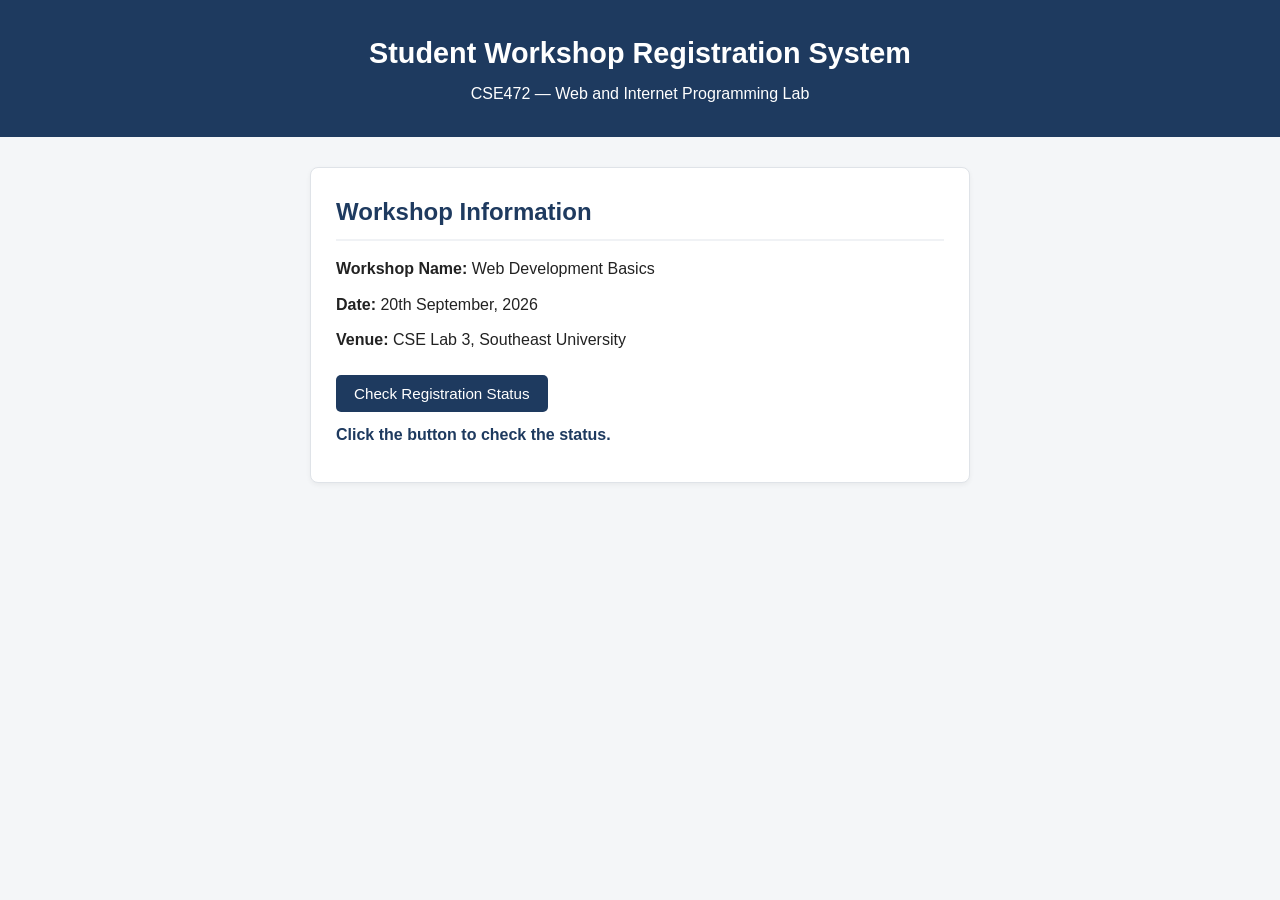
==== commit 05ddb68f: "Update index.html" ====
--- a/lab-03-javascript/index.html
+++ b/lab-03-javascript/index.html
@@ -12,36 +12,35 @@
     <h1>Student Workshop Registration System</h1>
     <p>CSE472 &mdash; Web and Internet Programming Lab</p>
   </header>
-
   <main>
 
-    <!-- Workshop information section -->
+    <!- Workshop inf..>
     <section class="card">
       <h2>Workshop Information</h2>
       <p><strong>Workshop Name:</strong> Web Development Basics</p>
       <p><strong>Date:</strong> 20th September, 2026</p>
       <p><strong>Venue:</strong> CSE Lab 3, Southeast University</p>
 
-      <!-- Interaction 1: Registration status -->
+      <!- Interaction 1: Reg..status>
       <button type="button" onclick="checkRegistration()">
         Check Registration Status
       </button>
       <p id="registrationStatus">Click the button to check the status.</p>
 
-      <!-- Interaction 2: Seat availability -->
+      <!-- Interaction 1:seat avail.>
       <button type="button" onclick="checkSeats()">
         Check Seat Availability
       </button>
       <p id="seatMessage">Seat information will appear here.</p>
 
-      <!-- Independent interaction: Venue reminder -->
+      <!-Independent interaction>
       <button type="button" onclick="showVenueReminder()">
         Show Venue Reminder
       </button>
       <p id="venueMessage">Click the button to see the venue reminder.</p>
     </section>
 
-    <!-- Registration form section -->
+    <! Reg.. form >
     <section class="card">
       <h2>Registration Form</h2>
       <form>
@@ -55,7 +54,7 @@
         <input type="email" id="studentEmail" name="studentEmail" required>
       </form>
 
-      <!-- Interaction 3: Personal greeting -->
+      <!-- Interaction-3>
       <button type="button" onclick="showGreeting()">
         Show Greeting
       </button>
--- a/lab-03-javascript/css/style.css
+++ b/lab-03-javascript/css/style.css
@@ -1,445 +1,58 @@
-
-   1. DESIGN TOKENS & CSS VARIABLES
-   ---------------------------------------- */
-:root {
-  /* Color Scheme Declaration for Native Controls (Modern Web Guidance) */
-  color-scheme: light dark;
-
-  /* Typography Scale */
-  --font-main: 'Inter', -apple-system, BlinkMacSystemFont, 'Segoe UI', Roboto, sans-serif;
-  --font-heading: 'Outfit', 'Inter', sans-serif;
-  --font-mono: 'JetBrains Mono', monospace;
-
-  /* Transitions */
-  --transition-fast: 0.18s cubic-bezier(0.4, 0, 0.2, 1);
-  --transition-normal: 0.3s cubic-bezier(0.4, 0, 0.2, 1);
-  --transition-slow: 0.5s cubic-bezier(0.16, 1, 0.3, 1);
-
-  /* Layout Constants */
-  --max-width: 1200px;
-  --header-height: 72px;
-  --radius-sm: 8px;
-  --radius-md: 14px;
-  --radius-lg: 20px;
-  --radius-full: 9999px;
-
-  /* Primary Brand Palettes */
-  --color-primary: #3b82f6;
-  --color-primary-hover: #2563eb;
-  --color-primary-glow: rgba(59, 130, 246, 0.35);
-  --color-secondary: #8b5cf6;
-  --color-accent: #06b6d4;
-  --color-success: #10b981;
-  --color-danger: #ef4444;
-
-  /* Gradients */
-  --gradient-brand: linear-gradient(135deg, #3b82f6 0%, #8b5cf6 50%, #ec4899 100%);
-  --gradient-subtle: linear-gradient(135deg, rgba(59, 130, 246, 0.1) 0%, rgba(139, 92, 246, 0.05) 100%);
-  --gradient-card: linear-gradient(180deg, rgba(255, 255, 255, 0.04) 0%, rgba(255, 255, 255, 0.01) 100%);
-}
-
-/* Dark Theme (Default) */
-[data-theme="dark"], :root:not([data-theme="light"]) {
-  --bg-body: #090d16;
-  --bg-surface: #111726;
-  --bg-surface-elevated: #182238;
-  --bg-surface-glass: rgba(17, 23, 38, 0.72);
-  --bg-card: rgba(20, 28, 46, 0.6);
-  --bg-card-hover: rgba(27, 38, 62, 0.85);
-
-  --border-subtle: rgba(255, 255, 255, 0.08);
-  --border-medium: rgba(255, 255, 255, 0.14);
-  --border-strong: rgba(255, 255, 255, 0.24);
-
-  --text-primary: #f8fafc;
-  --text-secondary: #94a3b8;
-  --text-muted: #64748b;
-  --text-inverse: #090d16;
-
-  --shadow-sm: 0 2px 8px rgba(0, 0, 0, 0.3);
-  --shadow-md: 0 8px 24px rgba(0, 0, 0, 0.45);
-  --shadow-lg: 0 16px 40px rgba(0, 0, 0, 0.6);
-  --shadow-glow: 0 0 32px rgba(59, 130, 246, 0.25);
-
-  --ambient-top: rgba(59, 130, 246, 0.15);
-  --ambient-bottom: rgba(139, 92, 246, 0.12);
-}
-
-/* Light Theme */
-[data-theme="light"] {
-  --bg-body: #f8fafc;
-  --bg-surface: #ffffff;
-  --bg-surface-elevated: #f1f5f9;
-  --bg-surface-glass: rgba(255, 255, 255, 0.82);
-  --bg-card: rgba(255, 255, 255, 0.9);
-  --bg-card-hover: #ffffff;
-
-  --border-subtle: rgba(15, 23, 42, 0.08);
-  --border-medium: rgba(15, 23, 42, 0.14);
-  --border-strong: rgba(15, 23, 42, 0.25);
-
-  --text-primary: #0f172a;
-  --text-secondary: #475569;
-  --text-muted: #64748b;
-  --text-inverse: #ffffff;
-
-  --shadow-sm: 0 2px 8px rgba(15, 23, 42, 0.04);
-  --shadow-md: 0 10px 30px rgba(15, 23, 42, 0.08);
-  --shadow-lg: 0 20px 48px rgba(15, 23, 42, 0.12);
-  --shadow-glow: 0 0 32px rgba(59, 130, 246, 0.15);
-
-  --ambient-top: rgba(59, 130, 246, 0.08);
-  --ambient-bottom: rgba(139, 92, 246, 0.06);
-}
-
-/* ------------------
-   2. RESET & GLOBAL STYLES
-   --------------------- */
-*, *::before, *::after {
-  box-sizing: border-box;
+* {
   margin: 0;
   padding: 0;
-}
-
-html {
-  scroll-behavior: smooth;
-  font-size: 16px;
-  -webkit-text-size-adjust: 100%;
+  box-sizing: border-box;
 }
 
 body {
-  font-family: var(--font-main);
-  background-color: var(--bg-body);
-  color: var(--text-primary);
-  line-height: 1.65;
-  overflow-x: hidden;
-  position: relative;
-  transition: background-color var(--transition-normal), color var(--transition-normal);
-  min-height: 100vh;
+  font-family: "Segoe UI", Arial, sans-serif;
+  background-color: #f4f6f8;
+  color: #222;
+  line-height: 1.6;
 }
 
 header {
-  background-color: #000000;
+  background-color: #1e3a5f;
   color: #ffffff;
   text-align: center;
   padding: 30px 20px;
 }
 
-   1. DESIGN TOKENS & CSS VARIABLES
-   -------------------------------- */
-:root {
-  /* Color Scheme Declaration for Native Controls (Modern Web Guidance) */
-  color-scheme: light dark;
-
-  /* Typography Scale */
-  --font-main: 'Inter', -apple-system, BlinkMacSystemFont, 'Segoe UI', Roboto, sans-serif;
-  --font-heading: 'Outfit', 'Inter', sans-serif;
-  --font-mono: 'JetBrains Mono', monospace;
-
-  /* Transitions */
-  --transition-fast: 0.18s cubic-bezier(0.4, 0, 0.2, 1);
-  --transition-normal: 0.3s cubic-bezier(0.4, 0, 0.2, 1);
-  --transition-slow: 0.5s cubic-bezier(0.16, 1, 0.3, 1);
-
-  /* Layout Constants */
-  --max-width: 1200px;
-  --header-height: 72px;
-  --radius-sm: 8px;
-  --radius-md: 14px;
-  --radius-lg: 20px;
-  --radius-full: 9999px;
-
-  /* Primary Brand Palettes */
-  --color-primary: #3b82f6;
-  --color-primary-hover: #2563eb;
-  --color-primary-glow: rgba(59, 130, 246, 0.35);
-  --color-secondary: #8b5cf6;
-  --color-accent: #06b6d4;
-  --color-success: #10b981;
-  --color-danger: #ef4444;
-
-  /* Gradients */
-  --gradient-brand: linear-gradient(135deg, #3b82f6 0%, #8b5cf6 50%, #ec4899 100%);
-  --gradient-subtle: linear-gradient(135deg, rgba(59, 130, 246, 0.1) 0%, rgba(139, 92, 246, 0.05) 100%);
-  --gradient-card: linear-gradient(180deg, rgba(255, 255, 255, 0.04) 0%, rgba(255, 255, 255, 0.01) 100%);
+header h1 {
+  font-size: 1.8rem;
+  margin-bottom: 5px;
 }
 
-/* Dark Theme (Default) */
-[data-theme="dark"], :root:not([data-theme="light"]) {
-  --bg-body: #090d16;
-  --bg-surface: #111726;
-  --bg-surface-elevated: #182238;
-  --bg-surface-glass: rgba(17, 23, 38, 0.72);
-  --bg-card: rgba(20, 28, 46, 0.6);
-  --bg-card-hover: rgba(27, 38, 62, 0.85);
-
-  --border-subtle: rgba(255, 255, 255, 0.08);
-  --border-medium: rgba(255, 255, 255, 0.14);
-  --border-strong: rgba(255, 255, 255, 0.24);
-
-  --text-primary: #f8fafc;
-  --text-secondary: #94a3b8;
-  --text-muted: #64748b;
-  --text-inverse: #090d16;
-
-  --shadow-sm: 0 2px 8px rgba(0, 0, 0, 0.3);
-  --shadow-md: 0 8px 24px rgba(0, 0, 0, 0.45);
-  --shadow-lg: 0 16px 40px rgba(0, 0, 0, 0.6);
-  --shadow-glow: 0 0 32px rgba(59, 130, 246, 0.25);
-
-  --ambient-top: rgba(59, 130, 246, 0.15);
-  --ambient-bottom: rgba(139, 92, 246, 0.12);
+main {
+  max-width: 700px;
+  margin: 30px auto;
+  padding: 0 20px;
 }
 
-/* Light Theme */
-[data-theme="light"] {
-  --bg-body: #f8fafc;
-  --bg-surface: #ffffff;
-  --bg-surface-elevated: #f1f5f9;
-  --bg-surface-glass: rgba(255, 255, 255, 0.82);
-  --bg-card: rgba(255, 255, 255, 0.9);
-  --bg-card-hover: #ffffff;
-
-  --border-subtle: rgba(15, 23, 42, 0.08);
-  --border-medium: rgba(15, 23, 42, 0.14);
-  --border-strong: rgba(15, 23, 42, 0.25);
-
-  --text-primary: #0f172a;
-  --text-secondary: #475569;
-  --text-muted: #64748b;
-  --text-inverse: #ffffff;
-
-  --shadow-sm: 0 2px 8px rgba(15, 23, 42, 0.04);
-  --shadow-md: 0 10px 30px rgba(15, 23, 42, 0.08);
-  --shadow-lg: 0 20px 48px rgba(15, 23, 42, 0.12);
-  --shadow-glow: 0 0 32px rgba(59, 130, 246, 0.15);
-
-  --ambient-top: rgba(59, 130, 246, 0.08);
-  --ambient-bottom: rgba(139, 92, 246, 0.06);
+.card {
+  background-color: #ffffff;
+  border: 1px solid #dfe3e8;
+  border-radius: 8px;
+  padding: 25px;
+  margin-bottom: 25px;
+  box-shadow: 0 2px 5px rgba(0, 0, 0, 0.05);
 }
 
-/* -------------------------
-   2. RESET & GLOBAL STYLES
-   ------------------------- */
-*, *::before, *::after {
-  box-sizing: border-box;
-  margin: 0;
-  padding: 0;
+.card h2 {
+  color: #1e3a5f;
+  margin-bottom: 15px;
+  border-bottom: 2px solid #f0f2f5;
+  padding-bottom: 8px;
 }
 
-html {
-  scroll-behavior: smooth;
-  font-size: 16px;
-  -webkit-text-size-adjust: 100%;
+.card p {
+  margin-bottom: 10px;
 }
 
-body {
-  font-family: var(--font-main);
-  background-color: var(--bg-body);
-  color: var(--text-primary);
-  line-height: 1.65;
-  overflow-x: hidden;
-  position: relative;
-  transition: background-color var(--transition-normal), color var(--transition-normal);
-  min-height: 100vh;
-}
-
-/* Ambient Glow Backgrounds */
-.ambient-glow {
-  position: fixed;
-  border-radius: 50%;
-  filter: blur(120px);
-  pointer-events: none;
-  z-index: -1;
-  opacity: 0.7;
-}
-
-.ambient-glow-top {
-  width: 500px;
-  height: 500px;
-  top: -150px;
-  left: 20%;
-  background: var(--ambient-top);
-}
-
-.ambient-glow-bottom {
-  width: 600px;
-  height: 600px;
-  bottom: -200px;
-  right: 10%;
-  background: var(--ambient-bottom);
-}
-
-/* Typography Defaults */
-h1, h2, h3, h4, h5, h6 {
-  font-family: var(--font-heading);
-  color: var(--text-primary);
-  line-height: 1.25;
-  font-weight: 700;
-  letter-spacing: -0.02em;
-}
-
-a {
-  color: inherit;
-  text-decoration: none;
-  transition: color var(--transition-fast);
-}
-
-img {
-  max-width: 100%;
-  height: auto;
-  display: block;
-}
-
-button, input, textarea {
-  font-family: inherit;
-  font-size: inherit;
-  color: inherit;
-}
-
-/* Custom Scrollbar */
-::-webkit-scrollbar {
-  width: 8px;
-}
-
-::-webkit-scrollbar-track {
-  background: var(--bg-body);
-}
-
-::-webkit-scrollbar-thumb {
-  background: var(--border-strong);
-  border-radius: var(--radius-full);
-}
-
-::-webkit-scrollbar-thumb:hover {
-  background: var(--color-primary);
-}
-
-/* Layout Utilities */
-.container {
-  width: 100%;
-  max-width: var(--max-width);
-  margin-left: auto;
-  margin-right: auto;
-  padding-left: 1.5rem;
-  padding-right: 1.5rem;
-}
-
-.section {
-  padding: 5.5rem 0;
-  position: relative;
-}
-
-.text-center {
-  text-align: center;
-}
-
-.text-gradient {
-  background: var(--gradient-brand);
-  -webkit-background-clip: text;
-  -webkit-text-fill-color: transparent;
-  display: inline-block;
-}
-
-.text-highlight {
-  color: var(--color-primary);
-  font-weight: 600;
-}
-
-/* Section Header Component */
-.section-header {
-  margin-bottom: 3.5rem;
-  max-width: 720px;
-  margin-left: auto;
-  margin-right: auto;
-}
-
-.section-subtitle {
-  font-family: var(--font-mono);
-  font-size: 0.82rem;
-  text-transform: uppercase;
-  letter-spacing: 0.12em;
-  color: var(--color-primary);
-  font-weight: 600;
-  display: inline-block;
-  margin-bottom: 0.5rem;
-}
-
-.section-title {
-  font-size: clamp(2rem, 3.5vw, 2.75rem);
-  margin-bottom: 0.85rem;
-}
-
-.section-description {
-  font-size: 1.05rem;
-  color: var(--text-secondary);
-  line-height: 1.6;
-}
-
-/* Badges & Chips */
-.badge {
-  display: inline-flex;
-  align-items: center;
-  gap: 0.5rem;
-  padding: 0.4rem 0.9rem;
-  border-radius: var(--radius-full);
-  font-size: 0.85rem;
-  font-weight: 500;
-  background: var(--bg-surface-glass);
-  border: 1px solid var(--border-subtle);
-  color: var(--text-secondary);
-  backdrop-filter: blur(8px);
-}
-
-.badge-dot {
-  width: 8px;
-  height: 8px;
-  border-radius: 50%;
-  background-color: var(--color-success);
-  box-shadow: 0 0 10px var(--color-success);
-}
-
-.status-indicator-dot {
-  width: 9px;
-  height: 9px;
-  border-radius: 50%;
-  background-color: var(--color-success);
-  position: absolute;
-  bottom: 0;
-  right: 0;
-  border: 2px solid var(--bg-surface);
-  box-shadow: 0 0 8px var(--color-success);
-}
-
-.pulse-dot {
-  width: 8px;
-  height: 8px;
-  border-radius: 50%;
-  background-color: var(--color-success);
-  animation: pulse 2s infinite ease-in-out;
-}
-
-@keyframes pulse {
-  0% { transform: scale(0.95); box-shadow: 0 0 0 0 rgba(16, 185, 129, 0.7); }
-  70% { transform: scale(1.1); box-shadow: 0 0 0 8px rgba(16, 185, 129, 0); }
-  100% { transform: scale(0.95); box-shadow: 0 0 0 0 rgba(16, 185, 129, 0); }
-}
-
-.chip {
-  display: inline-block;
-  padding: 0.3rem 0.75rem;
-  border-radius: var(--radius-full);
-  font-size: 0.8rem;
-  font-weight: 500;
-  background: var(--bg-surface-elevated);
-  border: 1px solid var(--border-subtle);
-  color: var(--text-secondary);
-  transition: all var(--transition-fast);
-}
-
-.chip:hover {
-  border-color: var(--color-primary);
-  color: var(--color-primary);
+form {
+  display: flex;
+  flex-direction: column;
+  margin-bottom: 15px;
 }
 
 label {
@@ -456,1844 +69,35 @@
   font-size: 1rem;
 }
 
-/* Button System */
-.btn {
-  display: inline-flex;
-  align-items: center;
-  justify-content: center;
-  gap: 0.55rem;
-  padding: 0.75rem 1.45rem;
-  border-radius: var(--radius-full);
-  font-size: 0.95rem;
-  font-weight: 600;
-  cursor: pointer;
-  border: 1px solid transparent;
-  transition: all var(--transition-normal);
-  text-decoration: none;
-  white-space: nowrap;
-}
-
 button {
-  background-color: #000000;
+  background-color: #1e3a5f;
   color: #ffffff;
   border: none;
   padding: 10px 18px;
   border-radius: 5px;
+  font-size: 0.95rem;
+  cursor: pointer;
+  margin-top: 12px;
+  margin-right: 10px;
+  transition: background-color 0.2s ease-in-out;
 }
 
 button:hover {
-  background-color: #01070f;
+  background-color: #2c5488;
 }
 
-.btn-primary {
-  background: var(--color-primary);
-  color: #ffffff;
-  box-shadow: 0 4px 16px var(--color-primary-glow);
+#registrationStatus,
+#seatMessage,
+#venueMessage,
+#greetingMessage {
+  margin-top: 10px;
+  font-weight: bold;
+  color: #1e3a5f;
 }
 
-.btn-primary:hover {
-  background: var(--color-primary-hover);
-  transform: translateY(-2px);
-  box-shadow: 0 6px 20px var(--color-primary-glow);
-}
-
-.btn-primary:active {
-  transform: translateY(0);
-}
-
-.btn-outline {
-  background: var(--bg-surface-glass);
-  border-color: var(--border-medium);
-  color: var(--text-primary);
-  backdrop-filter: blur(8px);
-}
-
-.btn-outline:hover {
-  background: var(--bg-surface-elevated);
-  border-color: var(--text-primary);
-  transform: translateY(-2px);
-}
-
-.btn-ghost {
-  background: transparent;
-  color: var(--text-secondary);
-}
-
-.btn-ghost:hover {
-  color: var(--text-primary);
-  transform: translateX(3px);
-}
-
-.btn-sm {
-  padding: 0.5rem 1rem;
+footer {
+  text-align: center;
+  padding: 20px;
+  color: #666;
   font-size: 0.85rem;
 }
-
-.btn-full {
-  width: 100%;
-}
-
-/* ---------------------------
-   3. FLOATING PILL NAVIGATION HEADER
-   ---------------------------------*/
-.site-header {
-  position: fixed;
-  top: 1.25rem;
-  left: 0;
-  right: 0;
-  z-index: 1000;
-  display: flex;
-  justify-content: center;
-  padding: 0 1.25rem;
-  transition: all var(--transition-normal);
-}
-
-.site-header.scrolled .nav-container {
-  background: var(--bg-surface-glass);
-  box-shadow: var(--shadow-md);
-  border-color: var(--border-medium);
-  padding: 0.5rem 1rem;
-}
-
-.nav-container {
-  display: flex;
-  align-items: center;
-  justify-content: space-between;
-  gap: 1.5rem;
-  max-width: 920px;
-  width: 100%;
-  padding: 0.6rem 1.25rem;
-  background: var(--bg-surface-glass);
-  backdrop-filter: blur(16px);
-  -webkit-backdrop-filter: blur(16px);
-  border: 1px solid var(--border-subtle);
-  border-radius: var(--radius-full);
-  box-shadow: var(--shadow-sm);
-  transition: all var(--transition-normal);
-}
-
-/* Brand Link */
-.brand-link {
-  display: flex;
-  align-items: center;
-  gap: 0.75rem;
-  text-decoration: none;
-}
-
-.brand-avatar-wrapper {
-  position: relative;
-  width: 38px;
-  height: 38px;
-  border-radius: 50%;
-  padding: 2px;
-  background: var(--gradient-brand);
-}
-
-.brand-avatar {
-  width: 100%;
-  height: 100%;
-  border-radius: 50%;
-  object-fit: cover;
-  object-position: center 20%;
-  background: var(--bg-surface);
-}
-
-.brand-text {
-  display: flex;
-  flex-direction: column;
-}
-
-.brand-name {
-  font-family: var(--font-heading);
-  font-size: 0.95rem;
-  font-weight: 700;
-  color: var(--text-primary);
-  line-height: 1.1;
-}
-
-.brand-role {
-  font-size: 0.72rem;
-  color: var(--text-muted);
-  font-family: var(--font-mono);
-}
-
-/* Desktop Nav Menu */
-.desktop-nav {
-  display: flex;
-  align-items: center;
-}
-
-.nav-list {
-  display: flex;
-  align-items: center;
-  gap: 0.4rem;
-  list-style: none;
-}
-
-.nav-link {
-  padding: 0.45rem 0.95rem;
-  border-radius: var(--radius-full);
-  font-size: 0.88rem;
-  font-weight: 500;
-  color: var(--text-secondary);
-  transition: all var(--transition-fast);
-}
-
-.nav-link:hover {
-  color: var(--text-primary);
-  background: var(--border-subtle);
-}
-
-.nav-link.active {
-  color: var(--text-primary);
-  background: var(--border-medium);
-  font-weight: 600;
-}
-
-/* Header Controls & Theme Toggle */
-.header-actions {
-  display: flex;
-  align-items: center;
-  gap: 0.6rem;
-}
-
-.theme-toggle-btn {
-  background: var(--bg-surface-elevated);
-  border: 1px solid var(--border-subtle);
-  color: var(--text-primary);
-  width: 38px;
-  height: 38px;
-  border-radius: 50%;
-  display: flex;
-  align-items: center;
-  justify-content: center;
-  cursor: pointer;
-  position: relative;
-  transition: all var(--transition-fast);
-}
-
-.theme-toggle-btn:hover {
-  border-color: var(--color-primary);
-  color: var(--color-primary);
-  transform: rotate(15deg);
-}
-
-/* Theme Icon Swapping */
-[data-theme="dark"] .sun-icon {
-  display: block;
-}
-[data-theme="dark"] .moon-icon {
-  display: none;
-}
-
-[data-theme="light"] .sun-icon {
-  display: none;
-}
-[data-theme="light"] .moon-icon {
-  display: block;
-}
-
-/* Mobile Menu Hamburger */
-.mobile-menu-btn {
-  display: none;
-  flex-direction: column;
-  justify-content: center;
-  align-items: center;
-  gap: 5px;
-  width: 38px;
-  height: 38px;
-  border-radius: var(--radius-full);
-  background: var(--bg-surface-elevated);
-  border: 1px solid var(--border-subtle);
-  color: var(--text-primary);
-  cursor: pointer;
-  padding: 0;
-  transition: all var(--transition-fast);
-}
-
-.hamburger-bar {
-  width: 18px;
-  height: 2px;
-  background-color: currentColor;
-  border-radius: 2px;
-  transition: transform var(--transition-normal), opacity var(--transition-normal);
-}
-
-/* Active Hamburger Animation */
-.mobile-menu-btn.active .hamburger-bar:nth-child(1) {
-  transform: translateY(7px) rotate(45deg);
-}
-.mobile-menu-btn.active .hamburger-bar:nth-child(2) {
-  opacity: 0;
-}
-.mobile-menu-btn.active .hamburger-bar:nth-child(3) {
-  transform: translateY(-7px) rotate(-45deg);
-}
-
-/* Mobile Nav Drawer */
-.mobile-nav-drawer {
-  display: none;
-  position: absolute;
-  top: calc(100% + 0.75rem);
-  left: 1.25rem;
-  right: 1.25rem;
-  background: var(--bg-surface);
-  border: 1px solid var(--border-medium);
-  border-radius: var(--radius-lg);
-  padding: 1.25rem;
-  box-shadow: var(--shadow-lg);
-  backdrop-filter: blur(20px);
-  -webkit-backdrop-filter: blur(20px);
-  transform: translateY(-10px);
-  opacity: 0;
-  pointer-events: none;
-  transition: all var(--transition-normal);
-}
-
-.mobile-nav-drawer.open {
-  display: block;
-  transform: translateY(0);
-  opacity: 1;
-  pointer-events: auto;
-}
-
-.mobile-nav-list {
-  list-style: none;
-  display: flex;
-  flex-direction: column;
-  gap: 0.5rem;
-}
-
-.mobile-nav-link {
-  display: block;
-  padding: 0.75rem 1rem;
-  border-radius: var(--radius-md);
-  font-size: 1rem;
-  font-weight: 500;
-  color: var(--text-secondary);
-}
-
-.mobile-nav-link:hover, .mobile-nav-link.active {
-  color: var(--text-primary);
-  background: var(--bg-surface-elevated);
-}
-
-.mobile-drawer-footer {
-  margin-top: 1rem;
-  padding-top: 1rem;
-  border-top: 1px solid var(--border-subtle);
-}
-
-/* ---------------
-   4. HERO SECTION
-   --------------- */
-.hero-section {
-  padding-top: calc(var(--header-height) + 4rem);
-  padding-bottom: 4rem;
-  min-height: 90vh;
-  display: flex;
-  align-items: center;
-}
-
-.hero-container {
-  display: grid;
-  grid-template-columns: 1.2fr 0.95fr;
-  gap: 3.5rem;
-  align-items: center;
-}
-
-.hero-content {
-  display: flex;
-  flex-direction: column;
-  gap: 1.35rem;
-}
-
-.hero-badge {
-  align-self: flex-start;
-}
-
-.hero-title {
-  font-size: clamp(2.5rem, 5vw, 3.85rem);
-  font-weight: 800;
-  line-height: 1.08;
-  letter-spacing: -0.03em;
-}
-
-.hero-greeting {
-  display: block;
-  color: var(--text-secondary);
-  font-size: clamp(1.8rem, 3.5vw, 2.75rem);
-  font-weight: 600;
-  margin-bottom: 0.15rem;
-}
-
-/* Typewriter Container */
-.typewriter-container {
-  display: flex;
-  align-items: center;
-  flex-wrap: wrap;
-  gap: 0.45rem;
-  font-size: clamp(1.15rem, 2.2vw, 1.5rem);
-  font-weight: 600;
-}
-
-.typewriter-static {
-  color: var(--text-secondary);
-}
-
-.typewriter-text {
-  color: var(--color-primary);
-  min-height: 1.8rem;
-  display: inline-block;
-  font-family: var(--font-heading);
-}
-
-.typewriter-cursor {
-  color: var(--color-primary);
-  font-weight: 300;
-  animation: blink 1s infinite;
-}
-
-@keyframes blink {
-  0%, 100% { opacity: 1; }
-  50% { opacity: 0; }
-}
-
-.hero-description {
-  font-size: 1.1rem;
-  color: var(--text-secondary);
-  line-height: 1.7;
-  max-width: 580px;
-}
-
-.hero-actions {
-  display: flex;
-  align-items: center;
-  flex-wrap: wrap;
-  gap: 1rem;
-  margin-top: 0.5rem;
-}
-
-/* Quick Metrics Bar in Hero */
-.hero-stats-inline {
-  display: flex;
-  align-items: center;
-  gap: 1.5rem;
-  margin-top: 1.5rem;
-  padding-top: 1.5rem;
-  border-top: 1px solid var(--border-subtle);
-  max-width: 560px;
-}
-
-.stat-inline-item {
-  display: flex;
-  flex-direction: column;
-}
-
-.stat-number {
-  font-family: var(--font-heading);
-  font-size: 1.4rem;
-  font-weight: 700;
-  color: var(--text-primary);
-  line-height: 1.1;
-}
-
-.stat-label {
-  font-size: 0.78rem;
-  color: var(--text-muted);
-}
-
-.stat-divider {
-  width: 1px;
-  height: 32px;
-  background-color: var(--border-subtle);
-}
-
-/* --------------------------------------
-   5. IDENTITY PROFILE CARD (rsriad.dev inspired)
-   --------------------------------------- */
-.hero-card-column {
-  display: flex;
-  justify-content: center;
-}
-
-.profile-card {
-  width: 100%;
-  max-width: 420px;
-  background: var(--bg-card);
-  border: 1px solid var(--border-medium);
-  border-radius: var(--radius-lg);
-  overflow: hidden;
-  box-shadow: var(--shadow-lg);
-  transition: transform var(--transition-normal), box-shadow var(--transition-normal);
-  backdrop-filter: blur(12px);
-  -webkit-backdrop-filter: blur(12px);
-}
-
-.profile-card:hover {
-  transform: translateY(-4px);
-  border-color: var(--border-strong);
-  box-shadow: var(--shadow-glow), var(--shadow-lg);
-}
-
-.profile-card-media {
-  position: relative;
-  width: 100%;
-  aspect-ratio: 5 / 4;
-  overflow: hidden;
-  background: var(--bg-surface-elevated);
-}
-
-.profile-card-img {
-  width: 100%;
-  height: 100%;
-  object-fit: cover;
-  object-position: center 18%;
-  transition: transform var(--transition-slow);
-}
-
-.profile-card:hover .profile-card-img {
-  transform: scale(1.03);
-}
-
-.profile-card-overlay {
-  position: absolute;
-  inset: 0;
-  background: linear-gradient(180deg, transparent 60%, rgba(9, 13, 22, 0.7) 100%);
-  pointer-events: none;
-}
-
-/* Floating Social Pill Buttons */
-.profile-card-socials {
-  position: absolute;
-  bottom: 0.85rem;
-  right: 0.85rem;
-  display: flex;
-  align-items: center;
-  gap: 0.45rem;
-  z-index: 10;
-}
-
-.social-icon-btn {
-  width: 36px;
-  height: 36px;
-  border-radius: 50%;
-  background: rgba(255, 255, 255, 0.25);
-  backdrop-filter: blur(10px);
-  -webkit-backdrop-filter: blur(10px);
-  border: 1px solid rgba(255, 255, 255, 0.35);
-  display: flex;
-  align-items: center;
-  justify-content: center;
-  color: #ffffff;
-  transition: all var(--transition-fast);
-}
-
-.social-icon-btn:hover {
-  background: var(--color-primary);
-  border-color: var(--color-primary);
-  transform: translateY(-3px);
-}
-
-/* Card Details */
-.profile-card-details {
-  padding: 1.5rem;
-}
-
-.profile-card-header {
-  margin-bottom: 1.1rem;
-}
-
-.profile-card-name {
-  font-size: 1.35rem;
-  font-weight: 700;
-  display: flex;
-  align-items: center;
-  gap: 0.45rem;
-}
-
-.verified-badge {
-  display: inline-flex;
-  color: var(--color-primary);
-}
-
-.profile-card-tagline {
-  font-size: 0.88rem;
-  color: var(--text-muted);
-  margin-top: 0.2rem;
-}
-
-/* Meta Information Grid */
-.profile-meta-grid {
-  display: grid;
-  grid-template-columns: repeat(2, 1fr);
-  gap: 0.85rem 1rem;
-  margin-bottom: 1.35rem;
-  padding: 0.95rem;
-  background: var(--bg-surface-elevated);
-  border: 1px solid var(--border-subtle);
-  border-radius: var(--radius-md);
-}
-
-.meta-item {
-  display: flex;
-  align-items: center;
-  gap: 0.55rem;
-  font-size: 0.82rem;
-  color: var(--text-secondary);
-}
-
-.meta-item svg {
-  color: var(--color-primary);
-  flex-shrink: 0;
-}
-
-.meta-item span {
-  white-space: nowrap;
-  overflow: hidden;
-  text-overflow: ellipsis;
-}
-
-/* Card Footer with Status Pill */
-.profile-card-footer {
-  display: flex;
-  align-items: center;
-  justify-content: space-between;
-  padding-top: 0.85rem;
-  border-top: 1px solid var(--border-subtle);
-}
-
-.status-pill {
-  display: inline-flex;
-  align-items: center;
-  gap: 0.5rem;
-  font-size: 0.8rem;
-  font-weight: 500;
-  color: var(--text-secondary);
-}
-
-.card-contact-link {
-  font-size: 0.85rem;
-  font-weight: 600;
-  color: var(--color-primary);
-  text-decoration: none;
-}
-
-.card-contact-link:hover {
-  text-decoration: underline;
-}
-
-/* --------------------------------------------------------------------------
-   6. TECH STACK & INFINITE MARQUEE
-   -------------------------------------------------------------------------- */
-.skills-section {
-  background: var(--gradient-card);
-  border-top: 1px solid var(--border-subtle);
-  border-bottom: 1px solid var(--border-subtle);
-}
-
-/* Marquee Carousel */
-.marquee-wrapper {
-  overflow: hidden;
-  position: relative;
-  width: 100%;
-  padding: 1rem 0 2.5rem;
-  mask-image: linear-gradient(to right, transparent, black 12%, black 88%, transparent);
-  -webkit-mask-image: linear-gradient(to right, transparent, black 12%, black 88%, transparent);
-}
-
-.marquee-track {
-  display: flex;
-  gap: 1rem;
-  width: max-content;
-  animation: marqueeScroll 28s linear infinite;
-}
-
-.marquee-track:hover {
-  animation-play-state: paused;
-}
-
-@keyframes marqueeScroll {
-  0% { transform: translateX(0); }
-  100% { transform: translateX(-50%); }
-}
-
-.tech-badge {
-  display: inline-flex;
-  align-items: center;
-  gap: 0.6rem;
-  padding: 0.65rem 1.35rem;
-  border-radius: var(--radius-full);
-  background: var(--bg-surface);
-  border: 1px solid var(--border-medium);
-  font-size: 0.9rem;
-  font-weight: 600;
-  color: var(--text-primary);
-  box-shadow: var(--shadow-sm);
-  white-space: nowrap;
-  transition: all var(--transition-fast);
-}
-
-.tech-badge:hover {
-  border-color: var(--color-primary);
-  background: var(--bg-surface-elevated);
-  transform: translateY(-2px);
-  color: var(--color-primary);
-}
-
-/* Skills Cards Grid */
-.skills-grid {
-  display: grid;
-  grid-template-columns: repeat(3, 1fr);
-  gap: 1.5rem;
-  margin-top: 2.5rem;
-}
-
-.skill-category-card {
-  background: var(--bg-card);
-  border: 1px solid var(--border-subtle);
-  border-radius: var(--radius-lg);
-  padding: 2rem;
-  box-shadow: var(--shadow-sm);
-  transition: all var(--transition-normal);
-  display: flex;
-  flex-direction: column;
-  backdrop-filter: blur(8px);
-}
-
-.skill-category-card:hover {
-  transform: translateY(-5px);
-  border-color: var(--border-medium);
-  box-shadow: var(--shadow-md);
-}
-
-.category-icon-box {
-  width: 48px;
-  height: 48px;
-  border-radius: var(--radius-md);
-  background: var(--bg-surface-elevated);
-  border: 1px solid var(--border-medium);
-  color: var(--color-primary);
-  display: flex;
-  align-items: center;
-  justify-content: center;
-  margin-bottom: 1.25rem;
-}
-
-.category-title {
-  font-size: 1.25rem;
-  margin-bottom: 0.6rem;
-}
-
-.category-description {
-  font-size: 0.92rem;
-  color: var(--text-secondary);
-  line-height: 1.6;
-  margin-bottom: 1.5rem;
-  flex-grow: 1;
-}
-
-.skill-chips {
-  display: flex;
-  flex-wrap: wrap;
-  gap: 0.5rem;
-}
-
-/* Metrics Counter Bar */
-.metrics-counter-bar {
-  display: grid;
-  grid-template-columns: repeat(4, 1fr);
-  gap: 1.5rem;
-  margin-top: 4rem;
-  padding: 2rem 2.5rem;
-  background: var(--bg-surface-glass);
-  border: 1px solid var(--border-medium);
-  border-radius: var(--radius-lg);
-  backdrop-filter: blur(16px);
-  box-shadow: var(--shadow-md);
-  text-align: center;
-}
-
-.metric-box {
-  display: flex;
-  flex-direction: column;
-  align-items: center;
-  position: relative;
-}
-
-.metric-box:not(:last-child)::after {
-  content: '';
-  position: absolute;
-  right: -0.75rem;
-  top: 15%;
-  height: 70%;
-  width: 1px;
-  background: var(--border-subtle);
-}
-
-.metric-number {
-  font-family: var(--font-heading);
-  font-size: clamp(2rem, 3.5vw, 2.75rem);
-  font-weight: 800;
-  color: var(--color-primary);
-  line-height: 1;
-}
-
-.metric-plus {
-  font-family: var(--font-heading);
-  font-size: 1.8rem;
-  font-weight: 700;
-  color: var(--color-secondary);
-  margin-left: 2px;
-}
-
-.metric-title {
-  font-size: 0.88rem;
-  font-weight: 500;
-  color: var(--text-secondary);
-  margin-top: 0.45rem;
-}
-
-/* --------------------------------------------------------------------------
-   7. FEATURED PROJECTS & FILTERABLE GRID
-   -------------------------------------------------------------------------- */
-.filter-controls {
-  display: flex;
-  align-items: center;
-  justify-content: center;
-  flex-wrap: wrap;
-  gap: 0.6rem;
-  margin-top: 2rem;
-}
-
-.filter-btn {
-  padding: 0.55rem 1.25rem;
-  border-radius: var(--radius-full);
-  font-size: 0.88rem;
-  font-weight: 600;
-  background: var(--bg-surface);
-  border: 1px solid var(--border-subtle);
-  color: var(--text-secondary);
-  cursor: pointer;
-  transition: all var(--transition-fast);
-}
-
-.filter-btn:hover {
-  border-color: var(--border-strong);
-  color: var(--text-primary);
-}
-
-.filter-btn.active {
-  background: var(--color-primary);
-  border-color: var(--color-primary);
-  color: #ffffff;
-  box-shadow: 0 4px 14px var(--color-primary-glow);
-}
-
-/* Projects Grid */
-.projects-grid {
-  display: grid;
-  grid-template-columns: repeat(2, 1fr);
-  gap: 2rem;
-  margin-top: 3rem;
-}
-
-.project-card {
-  background: var(--bg-card);
-  border: 1px solid var(--border-subtle);
-  border-radius: var(--radius-lg);
-  overflow: hidden;
-  display: flex;
-  flex-direction: column;
-  box-shadow: var(--shadow-sm);
-  transition: all var(--transition-normal);
-  backdrop-filter: blur(8px);
-}
-
-.project-card:hover {
-  transform: translateY(-6px);
-  border-color: var(--border-medium);
-  box-shadow: var(--shadow-lg);
-}
-
-/* Project Filtering Animation Classes */
-.project-card.hidden {
-  display: none !important;
-}
-
-.project-card.fade-in {
-  animation: projectFadeIn 0.4s ease forwards;
-}
-
-@keyframes projectFadeIn {
-  from {
-    opacity: 0;
-    transform: scale(0.96) translateY(10px);
-  }
-  to {
-    opacity: 1;
-    transform: scale(1) translateY(0);
-  }
-}
-
-.project-media {
-  position: relative;
-  width: 100%;
-  aspect-ratio: 16 / 9;
-  overflow: hidden;
-  background: var(--bg-surface-elevated);
-}
-
-.project-img {
-  width: 100%;
-  height: 100%;
-  object-fit: cover;
-  transition: transform var(--transition-slow);
-}
-
-.project-card:hover .project-img {
-  transform: scale(1.05);
-}
-
-.project-badge {
-  position: absolute;
-  top: 1rem;
-  right: 1rem;
-  padding: 0.35rem 0.85rem;
-  border-radius: var(--radius-full);
-  font-size: 0.75rem;
-  font-weight: 600;
-  background: rgba(9, 13, 22, 0.75);
-  backdrop-filter: blur(8px);
-  border: 1px solid rgba(255, 255, 255, 0.2);
-  color: #ffffff;
-}
-
-.project-body {
-  padding: 1.75rem;
-  display: flex;
-  flex-direction: column;
-  flex-grow: 1;
-}
-
-.project-tags {
-  display: flex;
-  flex-wrap: wrap;
-  gap: 0.45rem;
-  margin-bottom: 0.85rem;
-}
-
-.tech-tag {
-  font-family: var(--font-mono);
-  font-size: 0.74rem;
-  font-weight: 500;
-  padding: 0.2rem 0.6rem;
-  border-radius: 6px;
-  background: var(--bg-surface-elevated);
-  border: 1px solid var(--border-subtle);
-  color: var(--color-primary);
-}
-
-.project-title {
-  font-size: 1.3rem;
-  margin-bottom: 0.75rem;
-  line-height: 1.3;
-}
-
-.project-summary {
-  font-size: 0.95rem;
-  color: var(--text-secondary);
-  line-height: 1.6;
-  margin-bottom: 1.5rem;
-  flex-grow: 1;
-}
-
-.project-actions {
-  display: flex;
-  align-items: center;
-  gap: 0.75rem;
-  padding-top: 1rem;
-  border-top: 1px solid var(--border-subtle);
-}
-
-/* --------------------------------------------------------------------------
-   8. INTERACTIVE PROJECT DETAILS MODAL (<dialog>)
-   -------------------------------------------------------------------------- */
-dialog.project-modal {
-  margin: auto;
-  padding: 0;
-  border: 1px solid var(--border-strong);
-  border-radius: var(--radius-lg);
-  background: var(--bg-surface);
-  color: var(--text-primary);
-  box-shadow: var(--shadow-lg);
-  max-width: 680px;
-  width: 92%;
-  max-height: 90vh;
-  overflow: hidden;
-  opacity: 0;
-  transform: scale(0.94);
-  transition: opacity 0.25s ease, transform 0.25s cubic-bezier(0.16, 1, 0.3, 1), overlay 0.25s allow-discrete, display 0.25s allow-discrete;
-}
-
-dialog.project-modal[open] {
-  opacity: 1;
-  transform: scale(1);
-}
-
-@starting-style {
-  dialog.project-modal[open] {
-    opacity: 0;
-    transform: scale(0.94);
-  }
-}
-
-dialog.project-modal::backdrop {
-  background: rgba(4, 7, 13, 0.75);
-  backdrop-filter: blur(8px);
-  -webkit-backdrop-filter: blur(8px);
-  opacity: 0;
-  transition: opacity 0.25s ease, overlay 0.25s allow-discrete, display 0.25s allow-discrete;
-}
-
-dialog.project-modal[open]::backdrop {
-  opacity: 1;
-}
-
-@starting-style {
-  dialog.project-modal[open]::backdrop {
-    opacity: 0;
-  }
-}
-
-.modal-dialog-content {
-  overflow-y: auto;
-  max-height: 90vh;
-  padding: 0;
-}
-
-.modal-header {
-  display: flex;
-  align-items: center;
-  justify-content: space-between;
-  padding: 1.25rem 1.5rem;
-  border-bottom: 1px solid var(--border-subtle);
-}
-
-.modal-close-btn {
-  background: var(--bg-surface-elevated);
-  border: 1px solid var(--border-subtle);
-  color: var(--text-secondary);
-  width: 34px;
-  height: 34px;
-  border-radius: 50%;
-  font-size: 1.4rem;
-  line-height: 1;
-  display: flex;
-  align-items: center;
-  justify-content: center;
-  cursor: pointer;
-  transition: all var(--transition-fast);
-}
-
-.modal-close-btn:hover {
-  color: var(--text-primary);
-  border-color: var(--color-primary);
-  background: var(--bg-card);
-}
-
-.modal-media {
-  width: 100%;
-  max-height: 320px;
-  overflow: hidden;
-  background: var(--bg-surface-elevated);
-}
-
-.modal-img {
-  width: 100%;
-  height: 100%;
-  object-fit: cover;
-}
-
-.modal-body {
-  padding: 1.75rem;
-}
-
-.modal-title {
-  font-size: 1.5rem;
-  margin-bottom: 0.85rem;
-}
-
-.modal-tags {
-  display: flex;
-  flex-wrap: wrap;
-  gap: 0.5rem;
-  margin-bottom: 1.25rem;
-}
-
-.modal-description {
-  font-size: 1rem;
-  color: var(--text-secondary);
-  line-height: 1.7;
-  margin-bottom: 1.5rem;
-}
-
-.modal-features-box {
-  background: var(--bg-surface-elevated);
-  border: 1px solid var(--border-subtle);
-  border-radius: var(--radius-md);
-  padding: 1.25rem 1.5rem;
-  margin-bottom: 1.75rem;
-}
-
-.modal-features-box h4 {
-  font-size: 0.98rem;
-  margin-bottom: 0.75rem;
-  color: var(--text-primary);
-}
-
-.modal-features-box ul {
-  list-style-type: none;
-  display: flex;
-  flex-direction: column;
-  gap: 0.55rem;
-}
-
-.modal-features-box li {
-  font-size: 0.92rem;
-  color: var(--text-secondary);
-  position: relative;
-  padding-left: 1.25rem;
-}
-
-.modal-features-box li::before {
-  content: '✓';
-  position: absolute;
-  left: 0;
-  color: var(--color-success);
-  font-weight: 700;
-}
-
-.modal-actions {
-  display: flex;
-  align-items: center;
-  justify-content: flex-end;
-  gap: 1rem;
-  padding-top: 1.25rem;
-  border-top: 1px solid var(--border-subtle);
-}
-
-/* --------------------------------------------------------------------------
-   9. TIMELINE / EDUCATION & EXPERIENCE
-   -------------------------------------------------------------------------- */
-.timeline-section {
-  background: var(--gradient-card);
-  border-top: 1px solid var(--border-subtle);
-}
-
-.timeline-container {
-  max-width: 820px;
-  margin: 0 auto;
-  position: relative;
-  padding-left: 2rem;
-}
-
-.timeline-container::before {
-  content: '';
-  position: absolute;
-  left: 6px;
-  top: 0.5rem;
-  bottom: 0.5rem;
-  width: 2px;
-  background: linear-gradient(180deg, var(--color-primary) 0%, var(--color-secondary) 100%);
-  opacity: 0.4;
-}
-
-.timeline-item {
-  position: relative;
-  margin-bottom: 2.75rem;
-}
-
-.timeline-item:last-child {
-  margin-bottom: 0;
-}
-
-.timeline-dot {
-  position: absolute;
-  left: -2rem;
-  top: 0.5rem;
-  width: 14px;
-  height: 14px;
-  border-radius: 50%;
-  background: var(--bg-surface);
-  border: 3px solid var(--color-primary);
-  box-shadow: 0 0 10px var(--color-primary-glow);
-  z-index: 2;
-  transition: all var(--transition-fast);
-}
-
-.timeline-item:hover .timeline-dot {
-  transform: scale(1.3);
-  background: var(--color-primary);
-}
-
-.timeline-content {
-  background: var(--bg-card);
-  border: 1px solid var(--border-subtle);
-  border-radius: var(--radius-lg);
-  padding: 1.75rem 2rem;
-  box-shadow: var(--shadow-sm);
-  transition: all var(--transition-normal);
-  backdrop-filter: blur(8px);
-}
-
-.timeline-item:hover .timeline-content {
-  transform: translateX(6px);
-  border-color: var(--border-medium);
-  box-shadow: var(--shadow-md);
-}
-
-.timeline-meta {
-  display: flex;
-  align-items: center;
-  gap: 0.85rem;
-  margin-bottom: 0.6rem;
-  flex-wrap: wrap;
-}
-
-.timeline-badge {
-  font-family: var(--font-mono);
-  font-size: 0.78rem;
-  font-weight: 600;
-  padding: 0.25rem 0.65rem;
-  border-radius: var(--radius-full);
-  background: var(--bg-surface-elevated);
-  border: 1px solid var(--border-medium);
-  color: var(--color-primary);
-}
-
-.timeline-org {
-  font-size: 0.85rem;
-  color: var(--text-muted);
-  font-weight: 500;
-}
-
-.timeline-title {
-  font-size: 1.25rem;
-  margin-bottom: 0.65rem;
-}
-
-.timeline-text {
-  font-size: 0.95rem;
-  color: var(--text-secondary);
-  line-height: 1.65;
-  margin-bottom: 1.25rem;
-}
-
-.timeline-tags {
-  display: flex;
-  flex-wrap: wrap;
-  gap: 0.45rem;
-}
-
-/* --------------------------------------------------------------------------
-   10. CONTACT SECTION & INTERACTIVE FORM
-   -------------------------------------------------------------------------- */
-.contact-section {
-  border-top: 1px solid var(--border-subtle);
-}
-
-.contact-wrapper {
-  display: grid;
-  grid-template-columns: 0.9fr 1.2fr;
-  gap: 3rem;
-  align-items: start;
-}
-
-/* Contact Info Sidebar */
-.contact-info-card {
-  background: var(--bg-card);
-  border: 1px solid var(--border-subtle);
-  border-radius: var(--radius-lg);
-  padding: 2.25rem;
-  box-shadow: var(--shadow-sm);
-  display: flex;
-  flex-direction: column;
-  gap: 1.75rem;
-  backdrop-filter: blur(8px);
-}
-
-.contact-info-title {
-  font-size: 1.4rem;
-}
-
-.contact-info-desc {
-  font-size: 0.95rem;
-  color: var(--text-secondary);
-  line-height: 1.6;
-}
-
-.contact-links-list {
-  display: flex;
-  flex-direction: column;
-  gap: 1.1rem;
-}
-
-.contact-link-item {
-  display: flex;
-  align-items: center;
-  gap: 1rem;
-  padding: 0.75rem 1rem;
-  background: var(--bg-surface-elevated);
-  border: 1px solid var(--border-subtle);
-  border-radius: var(--radius-md);
-  text-decoration: none;
-  transition: all var(--transition-fast);
-}
-
-.contact-link-item:hover {
-  border-color: var(--color-primary);
-  transform: translateX(4px);
-  background: var(--bg-surface);
-}
-
-.contact-icon-box {
-  width: 40px;
-  height: 40px;
-  border-radius: 50%;
-  background: var(--bg-surface);
-  border: 1px solid var(--border-medium);
-  display: flex;
-  align-items: center;
-  justify-content: center;
-  color: var(--color-primary);
-  flex-shrink: 0;
-}
-
-.contact-item-label {
-  display: block;
-  font-size: 0.76rem;
-  color: var(--text-muted);
-  font-family: var(--font-mono);
-  text-transform: uppercase;
-}
-
-.contact-item-value {
-  display: block;
-  font-size: 0.92rem;
-  font-weight: 600;
-  color: var(--text-primary);
-}
-
-/* Availability Card */
-.availability-card {
-  background: var(--gradient-subtle);
-  border: 1px solid var(--border-medium);
-  border-radius: var(--radius-md);
-  padding: 1.25rem;
-}
-
-.avail-header {
-  display: flex;
-  align-items: center;
-  gap: 0.55rem;
-  margin-bottom: 0.45rem;
-  color: var(--text-primary);
-  font-size: 0.9rem;
-}
-
-.availability-card p {
-  font-size: 0.85rem;
-  color: var(--text-secondary);
-  line-height: 1.5;
-}
-
-/* Contact Form Card */
-.contact-form-card {
-  background: var(--bg-card);
-  border: 1px solid var(--border-subtle);
-  border-radius: var(--radius-lg);
-  padding: 2.5rem;
-  box-shadow: var(--shadow-sm);
-  backdrop-filter: blur(8px);
-}
-
-.contact-form {
-  display: flex;
-  flex-direction: column;
-  gap: 1.35rem;
-}
-
-.form-row {
-  display: grid;
-  grid-template-columns: 1fr 1fr;
-  gap: 1.25rem;
-}
-
-.form-group {
-  display: flex;
-  flex-direction: column;
-  gap: 0.45rem;
-  position: relative;
-}
-
-.form-label {
-  font-size: 0.88rem;
-  font-weight: 600;
-  color: var(--text-primary);
-}
-
-.form-label .required {
-  color: var(--color-danger);
-}
-
-.form-input, .form-textarea {
-  width: 100%;
-  padding: 0.85rem 1.1rem;
-  border-radius: var(--radius-md);
-  background: var(--bg-surface);
-  border: 1px solid var(--border-medium);
-  color: var(--text-primary);
-  font-size: 0.95rem;
-  transition: all var(--transition-fast);
-  outline: none;
-}
-
-.form-input:focus, .form-textarea:focus {
-  border-color: var(--color-primary);
-  box-shadow: 0 0 0 3px var(--color-primary-glow);
-  background: var(--bg-surface-elevated);
-}
-
-.form-textarea {
-  resize: vertical;
-  min-height: 120px;
-}
-
-/* Validation Error UI */
-.form-error {
-  display: none;
-  color: var(--color-danger);
-  font-size: 0.78rem;
-  font-weight: 500;
-  margin-top: 0.25rem;
-}
-
-.form-group.has-error .form-input,
-.form-group.has-error .form-textarea {
-  border-color: var(--color-danger);
-  box-shadow: 0 0 0 3px rgba(239, 68, 68, 0.2);
-}
-
-.form-group.has-error .form-error {
-  display: block;
-  animation: errorShake 0.3s ease;
-}
-
-@keyframes errorShake {
-  0%, 100% { transform: translateX(0); }
-  25% { transform: translateX(-4px); }
-  75% { transform: translateX(4px); }
-}
-
-.btn-submit {
-  align-self: flex-start;
-  padding: 0.9rem 2.2rem;
-  font-size: 1rem;
-  position: relative;
-}
-
-.btn-submit .spinner {
-  display: none;
-  width: 18px;
-  height: 18px;
-  border: 2px solid rgba(255, 255, 255, 0.3);
-  border-top-color: #ffffff;
-  border-radius: 50%;
-  animation: spin 0.8s linear infinite;
-}
-
-@keyframes spin {
-  to { transform: rotate(360deg); }
-}
-
-.btn-submit.loading .btn-text,
-.btn-submit.loading .send-icon {
-  display: none;
-}
-
-.btn-submit.loading .spinner {
-  display: inline-block;
-}
-
-/* --------------------------------------------------------------------------
-   11. SITE FOOTER
-   -------------------------------------------------------------------------- */
-.site-footer {
-  border-top: 1px solid var(--border-subtle);
-  background: var(--bg-surface);
-  padding: 2.5rem 0;
-  margin-top: 2rem;
-}
-
-.footer-container {
-  display: flex;
-  align-items: center;
-  justify-content: space-between;
-  flex-wrap: wrap;
-  gap: 1.5rem;
-}
-
-.footer-copyright {
-  font-size: 0.92rem;
-  font-weight: 600;
-  color: var(--text-primary);
-}
-
-.footer-academic {
-  font-size: 0.82rem;
-  color: var(--text-muted);
-  margin-top: 0.2rem;
-}
-
-.footer-links {
-  display: flex;
-  align-items: center;
-  gap: 1.5rem;
-  font-size: 0.9rem;
-}
-
-.footer-links a {
-  color: var(--text-secondary);
-  text-decoration: none;
-  font-weight: 500;
-}
-
-.footer-links a:hover {
-  color: var(--color-primary);
-}
-
-/* --------------------------------------------------------------------------
-   12. TOAST NOTIFICATIONS & BACK TO TOP
-   -------------------------------------------------------------------------- */
-.toast-container {
-  position: fixed;
-  bottom: 2rem;
-  right: 2rem;
-  z-index: 2000;
-  display: flex;
-  flex-direction: column;
-  gap: 0.75rem;
-  max-width: 380px;
-  width: calc(100% - 4rem);
-  pointer-events: none;
-}
-
-.toast {
-  pointer-events: auto;
-  display: flex;
-  align-items: flex-start;
-  gap: 0.85rem;
-  padding: 1rem 1.25rem;
-  border-radius: var(--radius-md);
-  background: var(--bg-surface);
-  border: 1px solid var(--border-medium);
-  box-shadow: var(--shadow-lg);
-  color: var(--text-primary);
-  backdrop-filter: blur(16px);
-  -webkit-backdrop-filter: blur(16px);
-  animation: toastSlideIn 0.35s cubic-bezier(0.16, 1, 0.3, 1) forwards;
-  transition: all var(--transition-normal);
-}
-
-.toast.toast-success {
-  border-left: 4px solid var(--color-success);
-}
-
-.toast.toast-error {
-  border-left: 4px solid var(--color-danger);
-}
-
-.toast.toast-hiding {
-  animation: toastSlideOut 0.3s ease forwards;
-}
-
-@keyframes toastSlideIn {
-  from {
-    opacity: 0;
-    transform: translateY(20px) scale(0.95);
-  }
-  to {
-    opacity: 1;
-    transform: translateY(0) scale(1);
-  }
-}
-
-@keyframes toastSlideOut {
-  from {
-    opacity: 1;
-    transform: translateY(0) scale(1);
-  }
-  to {
-    opacity: 0;
-    transform: translateY(15px) scale(0.95);
-  }
-}
-
-.toast-icon {
-  flex-shrink: 0;
-  margin-top: 2px;
-}
-
-.toast-success .toast-icon {
-  color: var(--color-success);
-}
-
-.toast-error .toast-icon {
-  color: var(--color-danger);
-}
-
-.toast-content {
-  flex-grow: 1;
-}
-
-.toast-title {
-  font-size: 0.92rem;
-  font-weight: 700;
-  margin-bottom: 0.2rem;
-}
-
-.toast-message {
-  font-size: 0.82rem;
-  color: var(--text-secondary);
-  line-height: 1.4;
-}
-
-.toast-close {
-  background: transparent;
-  border: none;
-  color: var(--text-muted);
-  cursor: pointer;
-  font-size: 1.2rem;
-  line-height: 1;
-  padding: 0 0.25rem;
-}
-
-.toast-close:hover {
-  color: var(--text-primary);
-}
-
-/* Floating Back-to-Top Button */
-.back-to-top-btn {
-  position: fixed;
-  bottom: 2rem;
-  left: 2rem;
-  z-index: 900;
-  width: 44px;
-  height: 44px;
-  border-radius: 50%;
-  background: var(--bg-surface-glass);
-  border: 1px solid var(--border-medium);
-  color: var(--text-primary);
-  display: flex;
-  align-items: center;
-  justify-content: center;
-  cursor: pointer;
-  box-shadow: var(--shadow-md);
-  backdrop-filter: blur(12px);
-  -webkit-backdrop-filter: blur(12px);
-  opacity: 0;
-  pointer-events: none;
-  transform: translateY(15px);
-  transition: all var(--transition-normal);
-}
-
-.back-to-top-btn:hover {
-  background: var(--color-primary);
-  color: #ffffff;
-  border-color: var(--color-primary);
-  transform: translateY(-3px);
-  box-shadow: var(--shadow-glow);
-}
-
-.back-to-top-btn.visible {
-  opacity: 1;
-  pointer-events: auto;
-  transform: translateY(0);
-}
-
-/* --------------------------------------------------------------------------
-   13. COMPREHENSIVE RESPONSIVE DESIGN (Media Queries)
-   -------------------------------------------------------------------------- */
-
-/* Tablet & Smaller Laptops (<= 1024px) */
-@media screen and (max-width: 1024px) {
-  .hero-container {
-    grid-template-columns: 1fr;
-    gap: 3.5rem;
-    text-align: center;
-  }
-
-  .hero-content {
-    align-items: center;
-  }
-
-  .hero-badge {
-    align-self: center;
-  }
-
-  .typewriter-container {
-    justify-content: center;
-  }
-
-  .hero-actions {
-    justify-content: center;
-  }
-
-  .hero-stats-inline {
-    justify-content: center;
-  }
-
-  .skills-grid {
-    grid-template-columns: repeat(2, 1fr);
-  }
-
-  .skills-grid .skill-category-card:last-child {
-    grid-column: span 2;
-  }
-
-  .metrics-counter-bar {
-    grid-template-columns: repeat(2, 1fr);
-    gap: 2rem;
-  }
-
-  .metric-box:nth-child(2)::after {
-    display: none;
-  }
-
-  .contact-wrapper {
-    grid-template-columns: 1fr;
-    gap: 2.5rem;
-  }
-}
-
-/* Tablet & Mobile Breakpoint (<= 768px) */
-@media screen and (max-width: 768px) {
-  .desktop-nav {
-    display: none;
-  }
-
-  .mobile-menu-btn {
-    display: flex;
-  }
-
-  .nav-container {
-    padding: 0.5rem 1rem;
-  }
-
-  .section {
-    padding: 4rem 0;
-  }
-
-  .hero-section {
-    padding-top: calc(var(--header-height) + 2.5rem);
-    min-height: auto;
-  }
-
-  .hero-title {
-    font-size: 2.35rem;
-  }
-
-  .projects-grid {
-    grid-template-columns: 1fr;
-    gap: 1.5rem;
-  }
-
-  .skills-grid {
-    grid-template-columns: 1fr;
-  }
-
-  .skills-grid .skill-category-card:last-child {
-    grid-column: auto;
-  }
-
-  .form-row {
-    grid-template-columns: 1fr;
-  }
-
-  .contact-form-card {
-    padding: 1.75rem 1.25rem;
-  }
-
-  .footer-container {
-    flex-direction: column;
-    text-align: center;
-    gap: 1.25rem;
-  }
-
-  .back-to-top-btn {
-    bottom: 1.25rem;
-    left: 1.25rem;
-    width: 40px;
-    height: 40px;
-  }
-
-  .toast-container {
-    right: 1.25rem;
-    bottom: 1.25rem;
-    width: calc(100% - 2.5rem);
-  }
-}
-
-/* Small Mobile Screens (<= 480px) */
-@media screen and (max-width: 480px) {
-  .container {
-    padding-left: 1rem;
-    padding-right: 1rem;
-  }
-
-  .hero-title {
-    font-size: 2rem;
-  }
-
-  .hero-actions {
-    flex-direction: column;
-    width: 100%;
-  }
-
-  .hero-actions .btn {
-    width: 100%;
-  }
-
-  .hero-stats-inline {
-    flex-direction: column;
-    gap: 0.85rem;
-  }
-
-  .stat-divider {
-    display: none;
-  }
-
-  .profile-meta-grid {
-    grid-template-columns: 1fr;
-  }
-
-  .metrics-counter-bar {
-    grid-template-columns: 1fr;
-    gap: 1.5rem;
-    padding: 1.5rem 1rem;
-  }
-
-  .metric-box::after {
-    display: none !important;
-  }
-
-  .modal-actions {
-    flex-direction: column;
-    width: 100%;
-  }
-
-  .modal-actions .btn {
-    width: 100%;
-  }
-}
